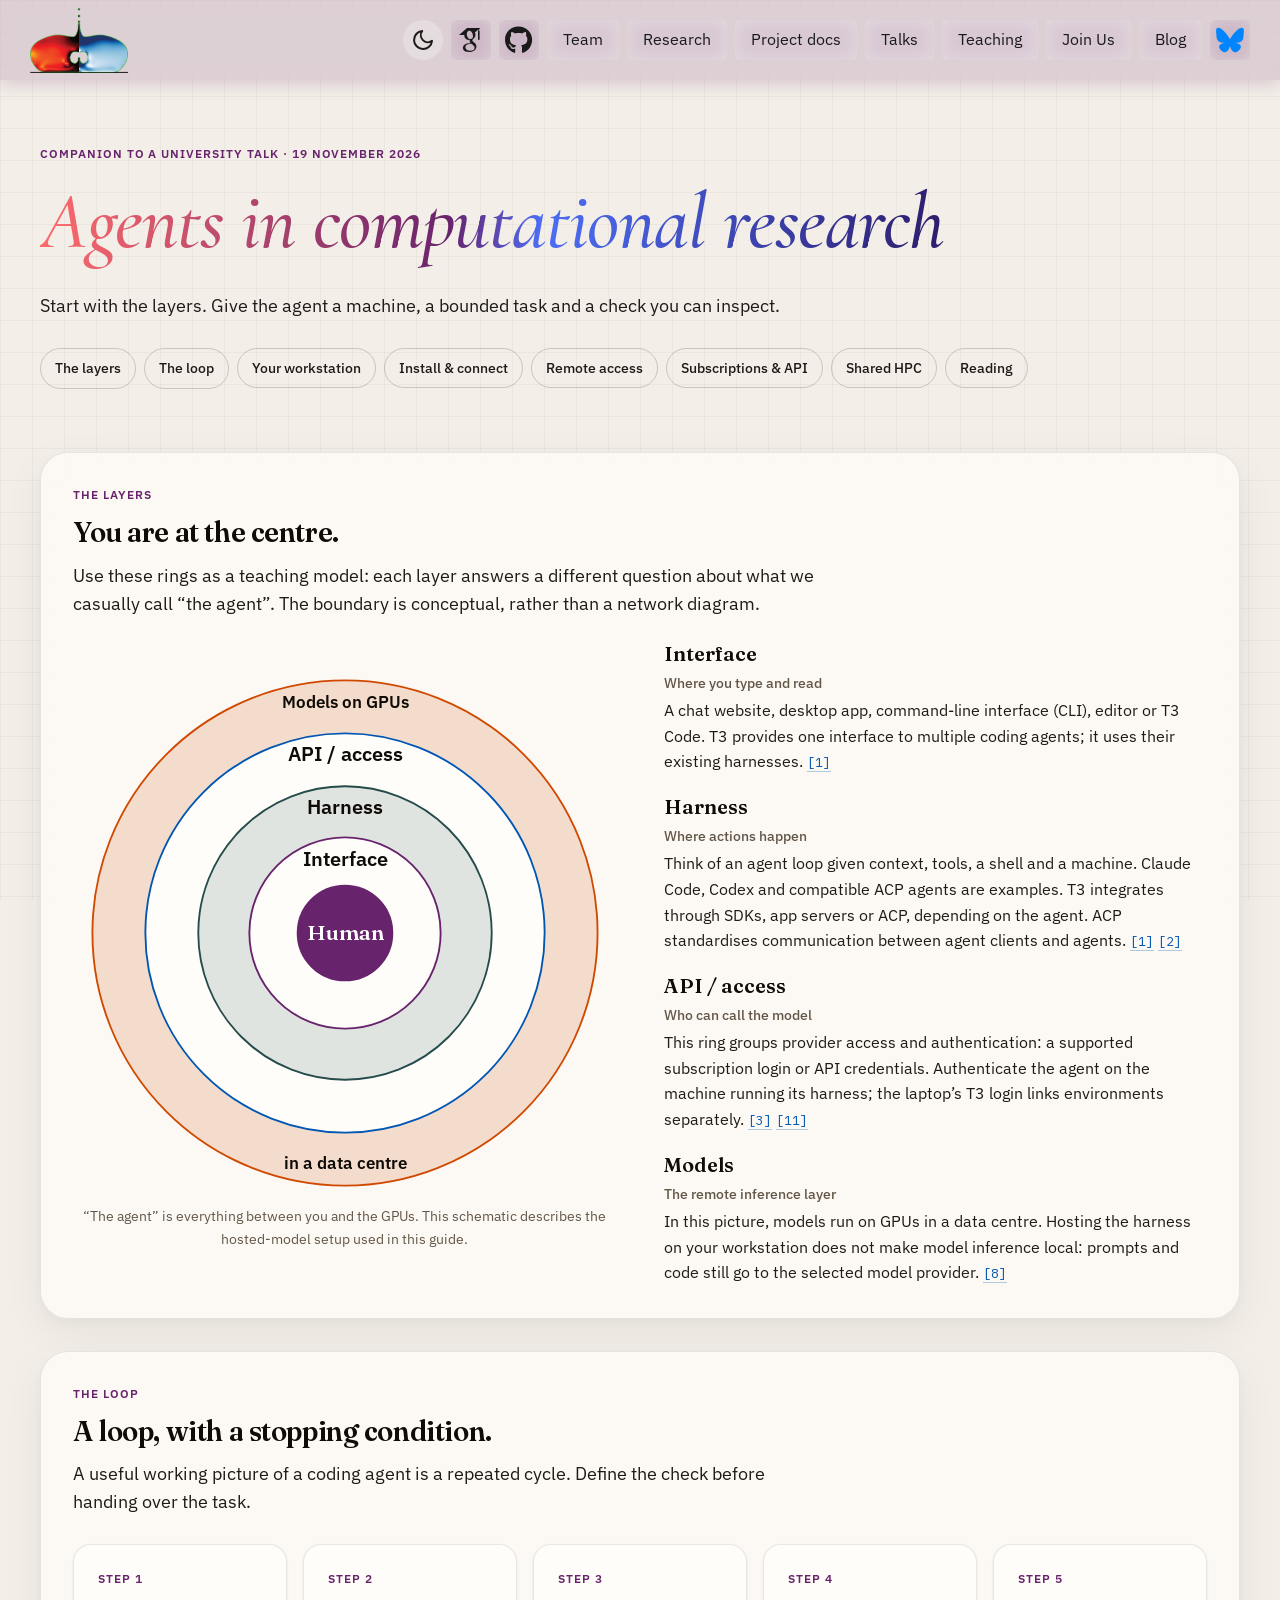
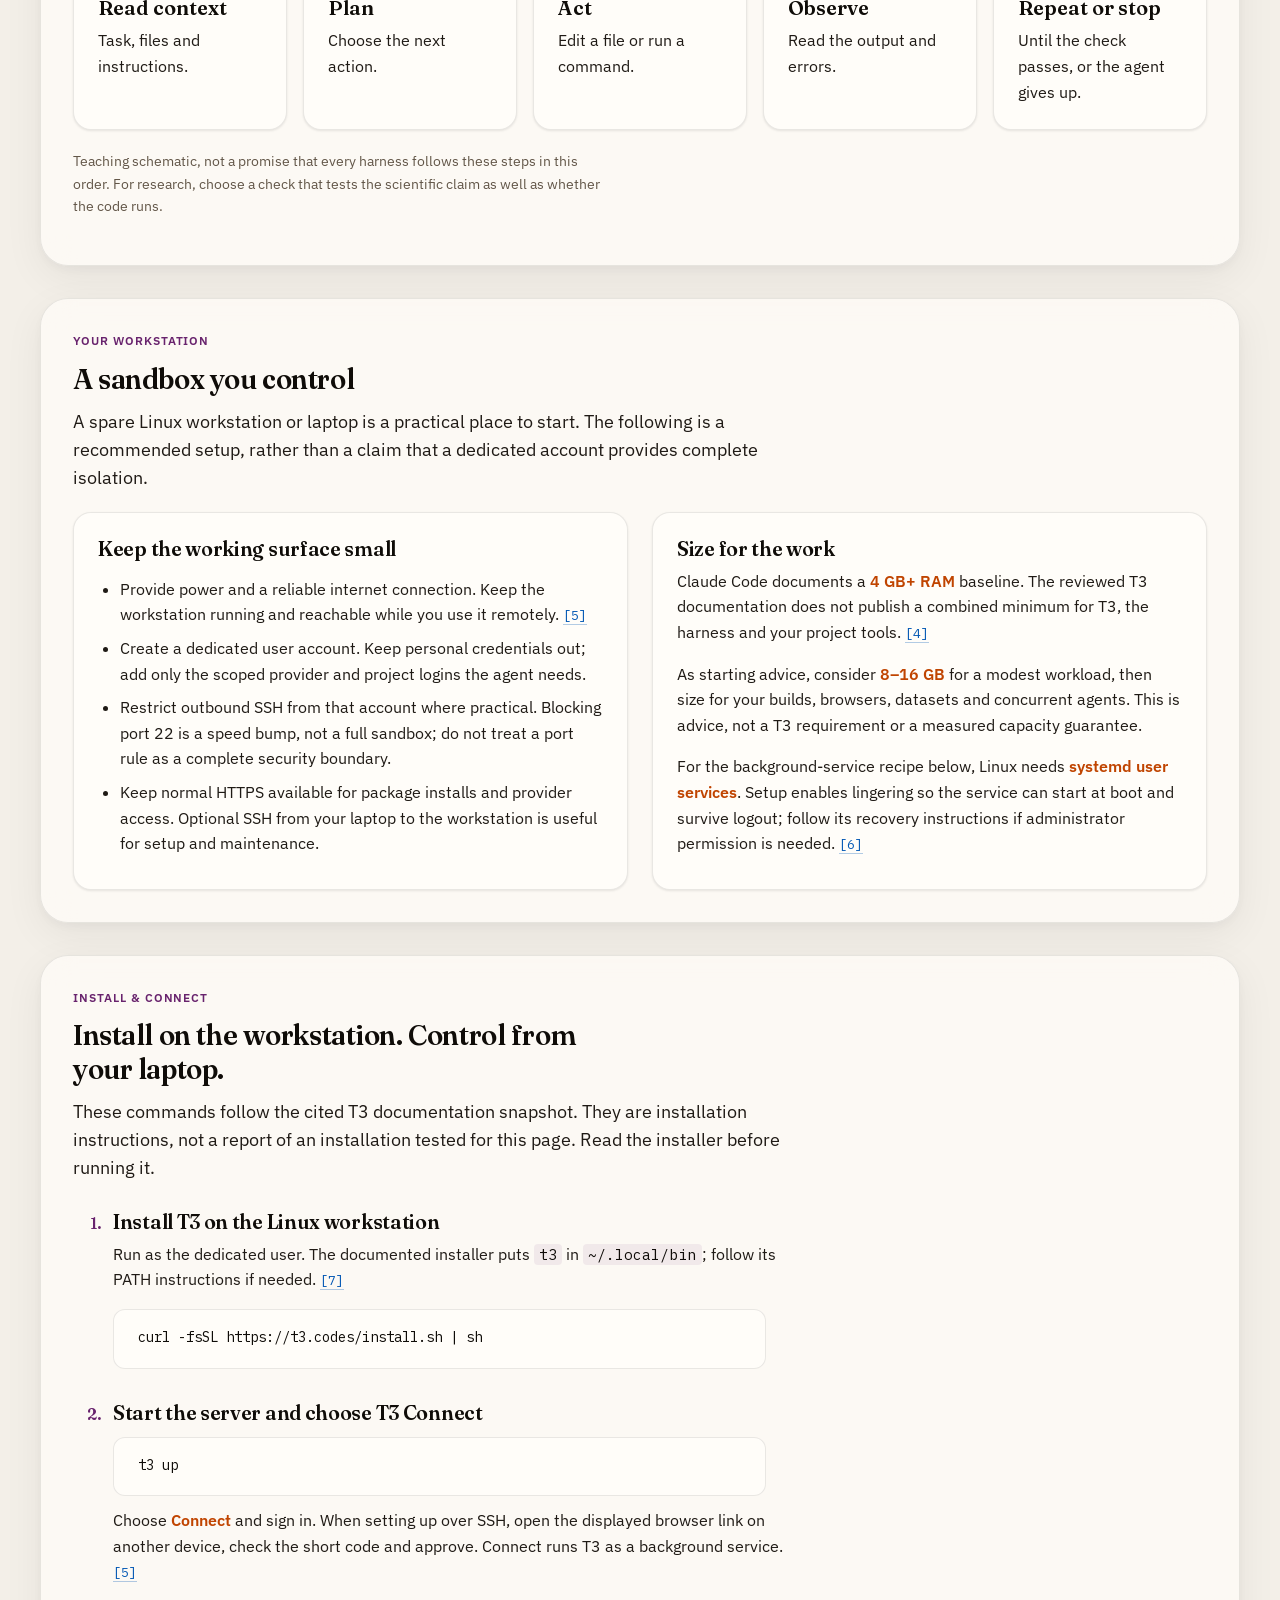
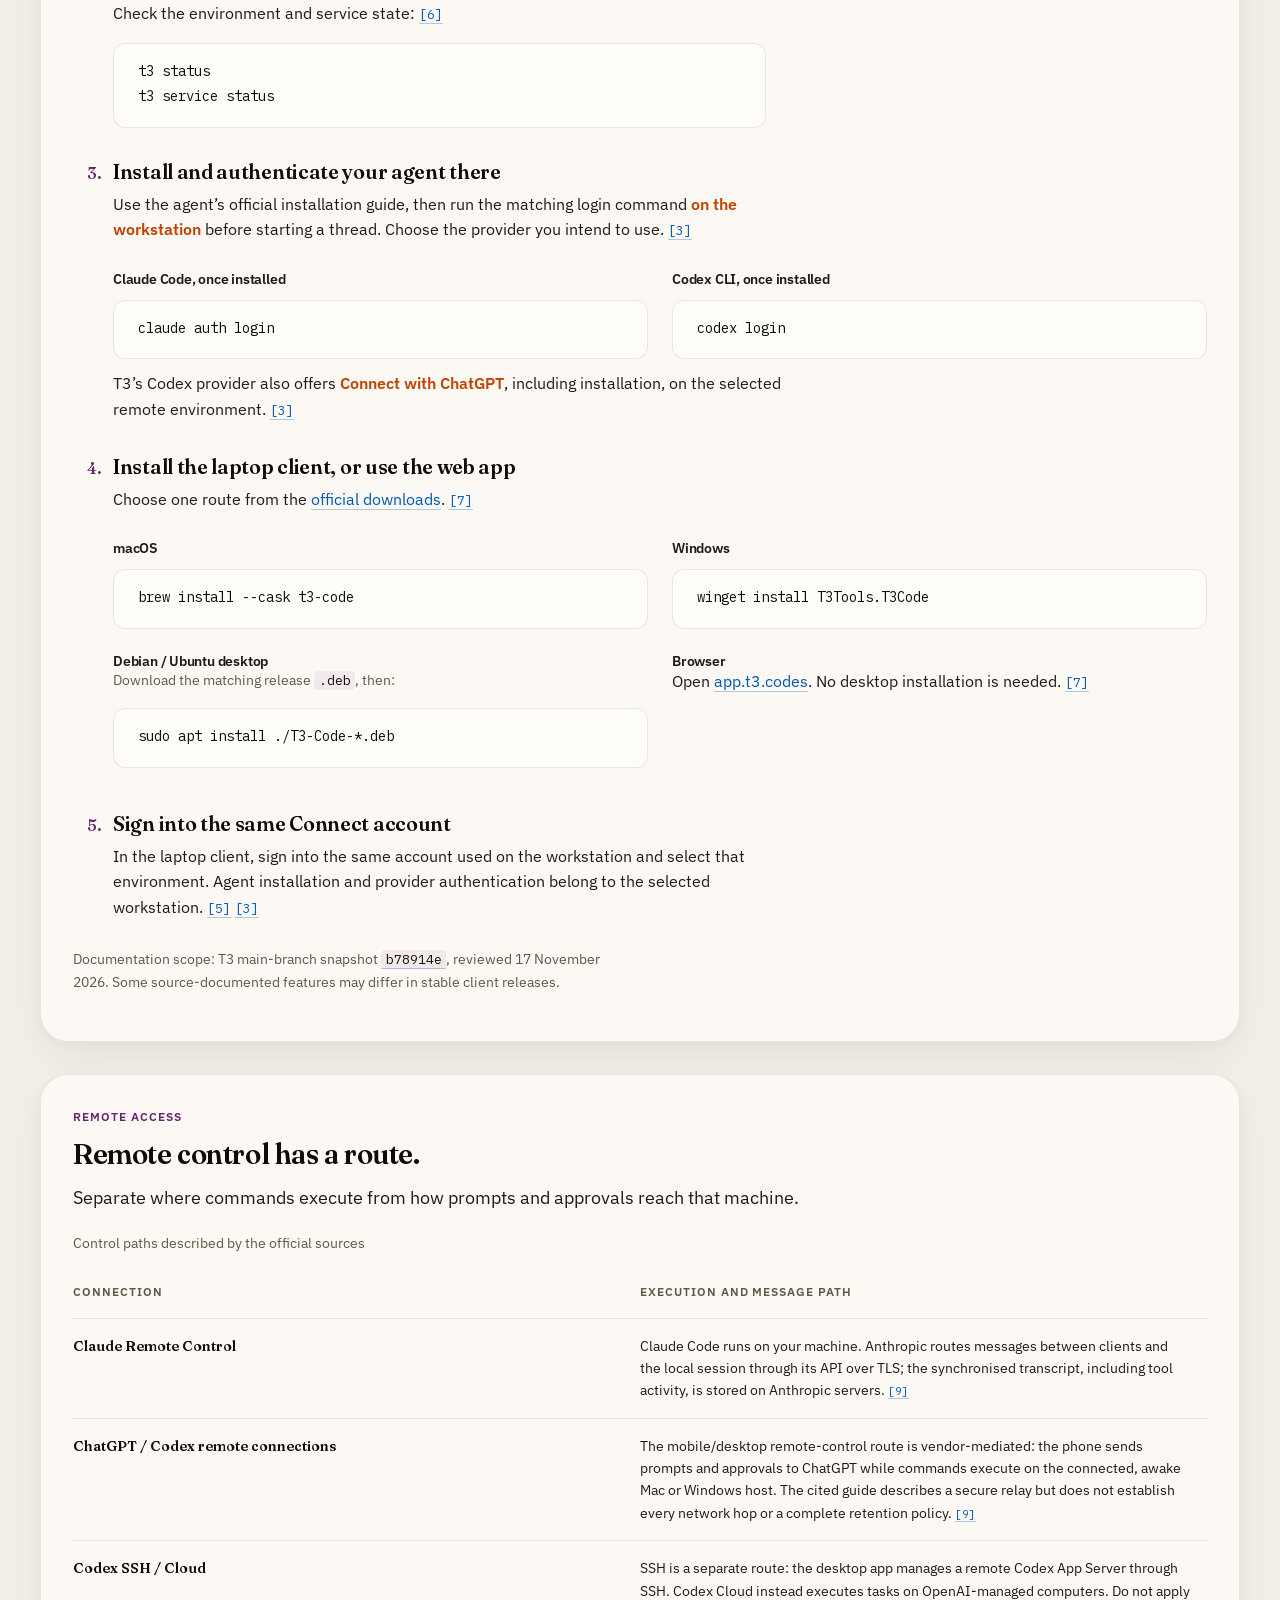
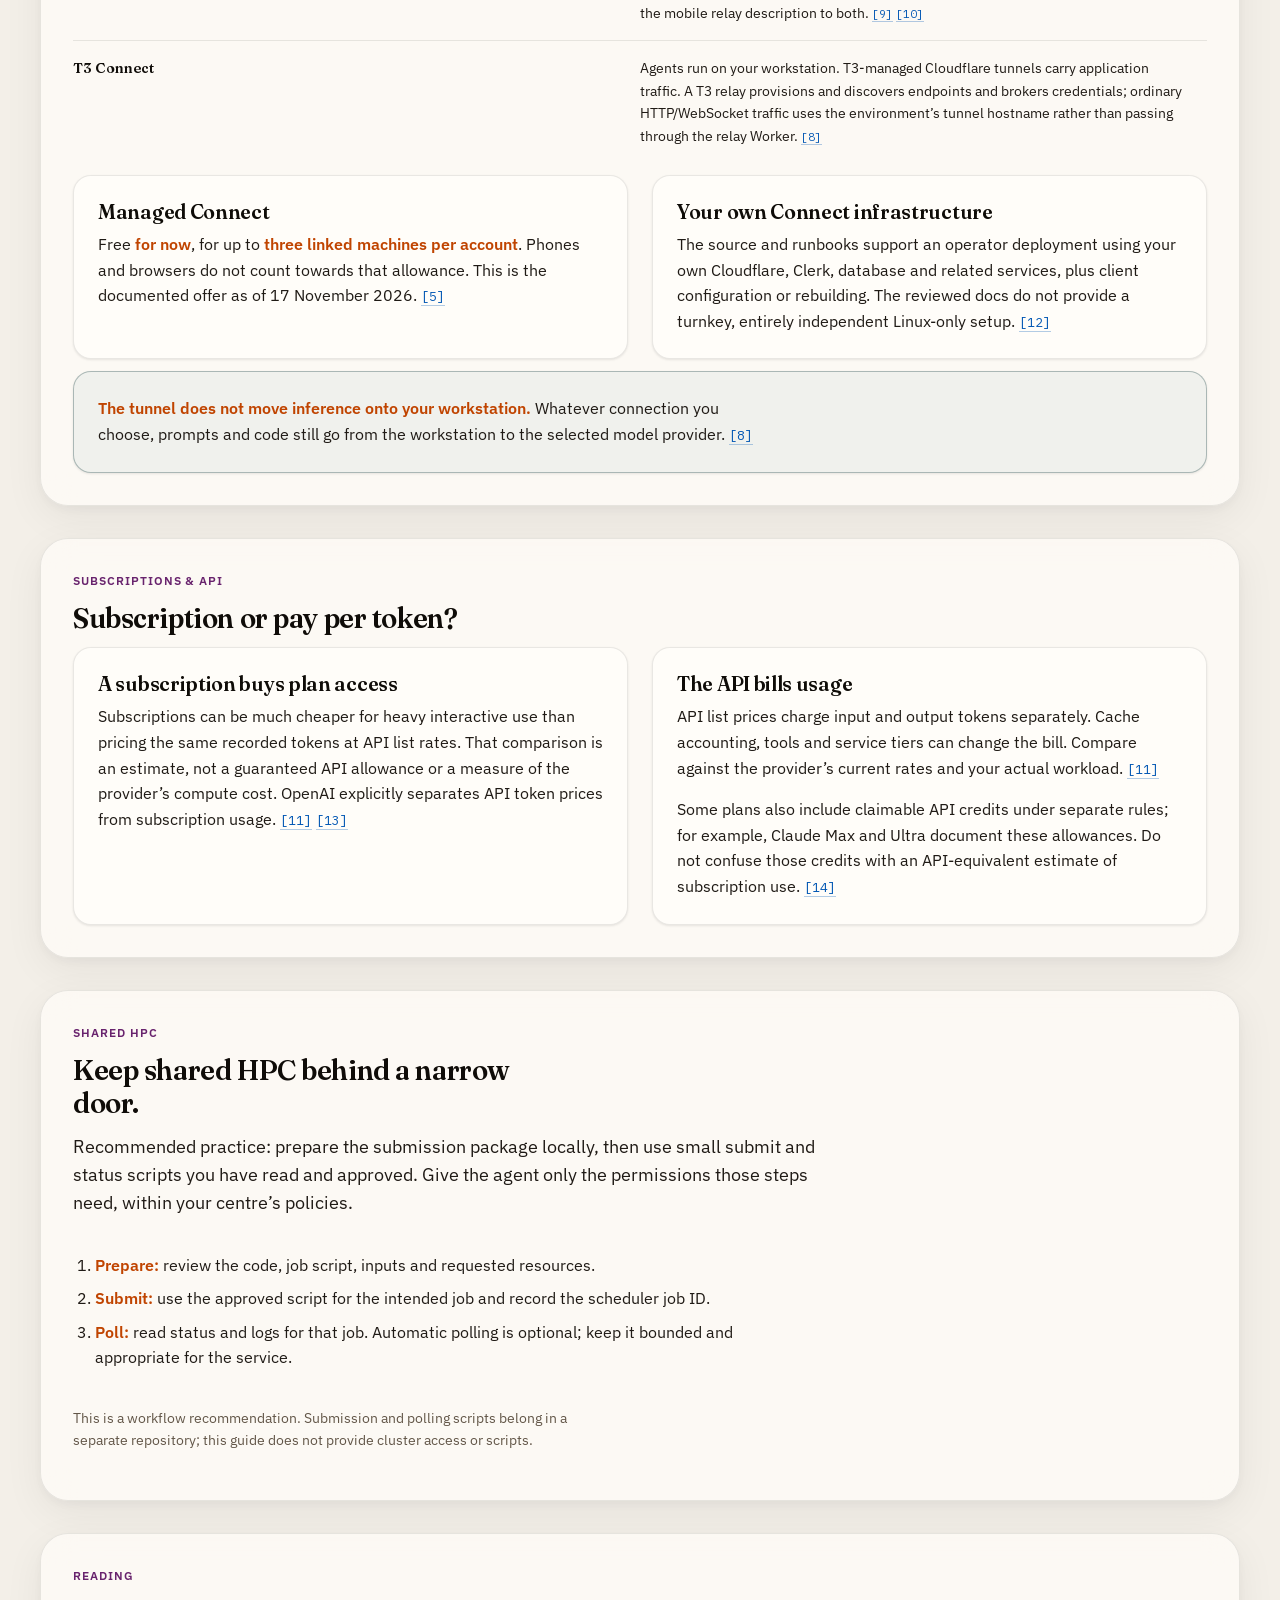
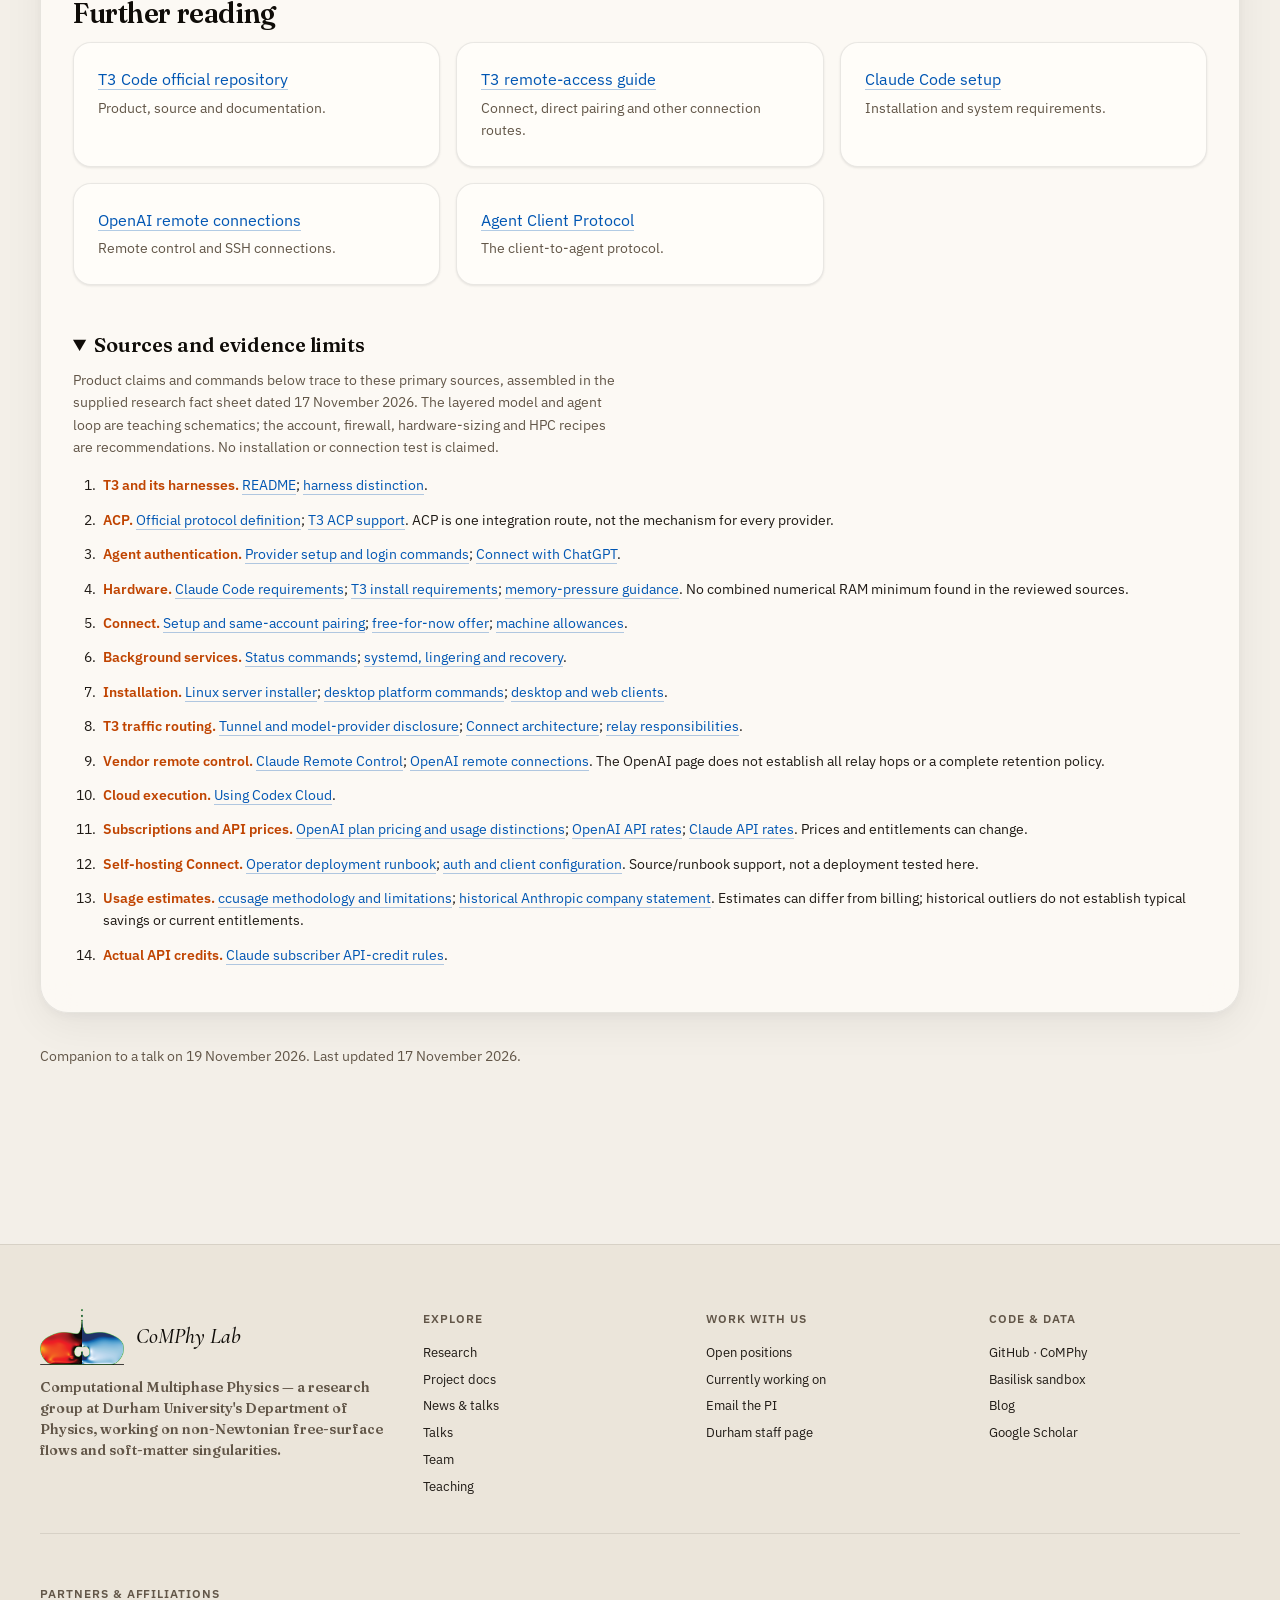
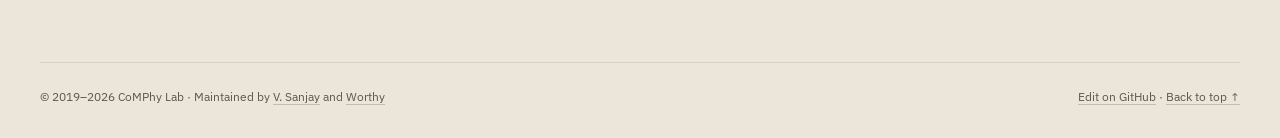
==== site/index.html @ 0feb9c3a "Adopt the CoMPhy design system and lab site shell The page moves to site/ and carries comphy-lab.org" ====
<!doctype html>
<html lang="en-GB" data-theme="light">
<head>
  <meta charset="utf-8">
  <meta name="viewport" content="width=device-width, initial-scale=1, viewport-fit=cover">
  <meta http-equiv="Content-Security-Policy" content="default-src 'self'; img-src 'self' data:; script-src 'self' https://static.cloudflareinsights.com/beacon.min.js https://static.cloudflareinsights.com/beacon.min.js/; style-src 'self'; font-src 'self'; connect-src 'self' https://cloudflareinsights.com; base-uri 'none'; form-action 'none'; object-src 'none'">
  <meta name="referrer" content="strict-origin-when-cross-origin">
  <title>Agents in computational research · CoMPhy Lab</title>
  <meta name="description" content="A practical introduction to coding agents, their layers, and a dedicated Linux workstation setup using T3 Code.">
  <link rel="canonical" href="https://comphy-lab.org/agents-in-research/">
  <meta property="og:type" content="website">
  <meta property="og:site_name" content="CoMPhy Lab">
  <meta property="og:title" content="Agents in computational research · CoMPhy Lab">
  <meta property="og:description" content="A practical introduction to coding agents, their layers, and a dedicated Linux workstation setup using T3 Code.">
  <meta property="og:url" content="https://comphy-lab.org/agents-in-research/">
  <meta property="og:locale" content="en_GB">
  <meta name="twitter:card" content="summary">
  <link rel="icon" href="data:,">
  <link rel="stylesheet" href="vendor/ds/fonts/fonts.css">
  <link rel="stylesheet" href="vendor/ds/tokens.css">
  <link rel="stylesheet" href="vendor/comphy-lab/header.css">
  <link rel="stylesheet" href="vendor/comphy-lab/footer-v2.css">
  <link rel="stylesheet" href="site.css">
  <script data-cfasync="false" src="js/theme.js"></script>
  <script data-cfasync="false" src="js/header.js" defer></script>
</head>
<body id="top">
  <a class="skip-link" href="#main">Skip to content</a>

  <header class="s-header">
    <div class="s-header__logo">
      <a href="/"><img src="vendor/comphy-lab/logos/CoMPhy-Lab-no-name.png" alt="CoMPhy Lab" width="295" height="196"></a>
    </div>
    <button class="s-header__menu-toggle" type="button" aria-expanded="false" aria-controls="site-nav">
      <span class="s-header__menu-text">Menu</span>
      <span class="s-header__menu-icon" aria-hidden="true"></span>
    </button>
    <nav class="s-header__nav" id="site-nav" aria-label="Main navigation">
      <button class="s-header__nav-close-btn" type="button">Close</button>
      <ul class="s-header__nav-list">
        <li class="s-header__item--icon">
          <button class="theme-toggle" type="button" data-theme-toggle aria-label="Dark theme" aria-pressed="false" title="Switch theme">
            <svg class="theme-toggle-icon moon" viewBox="0 0 24 24" aria-hidden="true" focusable="false" fill="none" stroke="currentColor" stroke-width="2" stroke-linecap="round" stroke-linejoin="round"><path d="M21 12.79A9 9 0 1 1 11.21 3 7 7 0 0 0 21 12.79z"/></svg>
            <svg class="theme-toggle-icon sun" viewBox="0 0 24 24" aria-hidden="true" focusable="false" fill="none" stroke="currentColor" stroke-width="2" stroke-linecap="round" stroke-linejoin="round"><circle cx="12" cy="12" r="5"/><line x1="12" y1="1" x2="12" y2="3"/><line x1="12" y1="21" x2="12" y2="23"/><line x1="4.22" y1="4.22" x2="5.64" y2="5.64"/><line x1="18.36" y1="18.36" x2="19.78" y2="19.78"/><line x1="1" y1="12" x2="3" y2="12"/><line x1="21" y1="12" x2="23" y2="12"/><line x1="4.22" y1="19.78" x2="5.64" y2="18.36"/><line x1="18.36" y1="5.64" x2="19.78" y2="4.22"/></svg>
          </button>
        </li>
        <li class="s-header__item--icon"><a class="s-header__nav-link" href="https://scholar.google.com/citations?user=tHb_qZoAAAAJ&amp;hl=en" aria-label="Google Scholar Profile"><svg class="s-header__icon s-header__icon--scholar" viewBox="0 -1755.136 2048 2048" aria-hidden="true" focusable="false"><path transform="scale(1 -1)" d="M1624.144 1414.115v124.49l90.354 70.538h-977.782l-590.432-513.25h391.57c-0.71-9.714-1.002-18.498-1.002-28.46 0-95.29 33.002-174.11 99.072-237.078 66.070-63.072 147.434-94.39 243.778-94.39 22.506 0 44.574 1.682 66.004 4.682-13.29-29.718-19.998-57.248-19.998-82.936 0-45.144 20.568-93.396 61.564-144.648-179.354-12.208-311.136-44.492-395.14-96.746-48.142-29.71-86.858-67.218-116.070-112.142-29.214-45.254-43.784-93.784-43.784-146.11 0-44.106 9.428-83.822 28.43-119.142s43.784-64.322 74.57-86.784c30.712-22.71 66.144-41.604 106.144-57 39.928-15.286 79.572-26.142 119.136-32.286 39.438-6.136 78.65-9.136 117.512-9.136 61.572 0 123.216 7.928 185.358 23.712 61.996 15.93 120.138 39.504 174.496 70.824 54.214 31.108 98.356 73.538 132.214 126.712 33.784 53.394 50.718 113.394 50.718 179.822 0 50.358-10.284 96.176-30.858 137.786-20.428 41.472-45.43 75.616-75.212 102.144-29.718 26.572-59.428 50.996-89.212 72.996-29.718 22.148-54.858 44.574-75.286 67.716-20.502 23.070-30.786 45.962-30.786 68.498 0 22.498 7.928 44.214 23.844 65.214 15.792 21.072 35.080 41.362 57.644 60.826 22.572 19.426 45.144 40.996 67.642 64.608 22.498 23.53 41.786 54.068 57.644 91.466 15.93 37.39 23.786 79.748 23.786 126.888 0 61.498-11.644 111.82-34.502 152.29-2.714 4.674-5.566 8.244-8.572 13.816l260.148 213.358v-78.256c-33.8-4.25-30.282-24.438-30.282-48.618v-588.192c0-27.238 22.286-49.526 49.526-49.526h18.234c27.238 0 49.526 22.286 49.526 49.526v588.192c0 24.122 3.554 44.288-29.996 48.596zM1133.356 397.071c5.216-3.43 16.932-12.712 35.284-27.604 18.512-14.826 31.072-26.038 37.786-33.894 6.576-7.606 16.362-19.040 29.148-34.502 12.858-15.426 21.57-28.818 26.142-39.928 4.572-11.322 9.216-24.964 13.926-40.894 4.506-15.748 6.788-31.89 6.788-48.282 0-77.934-30.004-135.68-89.856-173.070-60-37.398-131.504-56.108-214.572-56.108-41.998 0-83.214 4.996-123.714 14.606-40.426 9.676-79.14 24.394-116.070 43.894-36.93 19.464-66.64 46.644-89.146 81.356-22.572 34.926-33.858 75.038-33.858 119.998 0 47.178 12.786 88.182 38.502 122.998 25.57 34.86 59.144 61.22 100.718 79.156 41.428 18.038 83.426 30.822 125.996 38.392 42.57 7.782 85.928 11.68 130.004 11.68 20.428 0 36.278-1.148 47.564-3.182 2.078-1.002 13.86-9.464 35.358-25.432 21.504-15.828 34.86-25.578 40.002-29.184zM1118.004 856.855c-33.858-40.5-81.072-60.746-141.502-60.746-54.214 0-101.932 21.782-142.928 65.426-41.142 43.534-70.502 92.928-88.43 148.254-18 55.354-26.998 109.642-26.998 162.962 0 62.602 16.436 115.894 49.284 159.89 32.856 44.112 79.996 66.216 141.43 66.216 54.286 0 102.282-23.032 143.712-69.288 41.574-46.102 71.358-97.888 89.22-155.282 17.928-57.322 26.85-112.136 26.85-164.498 0-61.47-16.926-112.502-50.636-152.934z"/></svg></a></li>
        <li class="s-header__item--icon"><a class="s-header__nav-link" href="https://github.com/comphy-lab" aria-label="GitHub Organization"><svg class="s-header__icon s-header__icon--github" viewBox="0 0 496 512" aria-hidden="true" focusable="false"><path d="M165.9 397.4c0 2-2.3 3.6-5.2 3.6-3.3.3-5.6-1.3-5.6-3.6 0-2 2.3-3.6 5.2-3.6 3-.3 5.6 1.3 5.6 3.6zm-31.1-4.5c-.7 2 1.3 4.3 4.3 4.9 2.6 1 5.6 0 6.2-2s-1.3-4.3-4.3-5.2c-2.6-.7-5.5.3-6.2 2.3zm44.2-1.7c-2.9.7-4.9 2.6-4.6 4.9.3 2 2.9 3.3 5.9 2.6 2.9-.7 4.9-2.6 4.6-4.6-.3-1.9-3-3.2-5.9-2.9zM244.8 8C106.1 8 0 113.3 0 252c0 110.9 69.8 205.8 169.5 239.2 12.8 2.3 17.3-5.6 17.3-12.1 0-6.2-.3-40.4-.3-61.4 0 0-70 15-84.7-29.8 0 0-11.4-29.1-27.8-36.6 0 0-22.9-15.7 1.6-15.4 0 0 24.9 2 38.6 25.8 21.9 38.6 58.6 27.5 72.9 20.9 2.3-16 8.8-27.1 16-33.7-55.9-6.2-112.3-14.3-112.3-110.5 0-27.5 7.6-41.3 23.6-58.9-2.6-6.5-11.1-33.3 2.6-67.9 20.9-6.5 69 27 69 27 20-5.6 41.5-8.5 62.8-8.5s42.8 2.9 62.8 8.5c0 0 48.1-33.6 69-27 13.7 34.7 5.2 61.4 2.6 67.9 16 17.7 25.8 31.5 25.8 58.9 0 96.5-58.9 104.2-114.8 110.5 9.2 7.9 17 22.9 17 46.4 0 33.7-.3 75.4-.3 83.6 0 6.5 4.6 14.4 17.3 12.1C428.2 457.8 496 362.9 496 252 496 113.3 383.5 8 244.8 8zM97.2 352.9c-1.3 1-1 3.3.7 5.2 1.6 1.6 3.9 2.3 5.2 1 1.3-1 1-3.3-.7-5.2-1.6-1.6-3.9-2.3-5.2-1zm-10.8-8.1c-.7 1.3.3 2.9 2.3 3.9 1.6 1 3.6.7 4.3-.7.7-1.3-.3-2.9-2.3-3.9-2-.6-3.6-.3-4.3.7zm32.4 35.6c-1.6 1.3-1 4.3 1.3 6.2 2.3 2.3 5.2 2.6 6.5 1 1.3-1.3.7-4.3-1.3-6.2-2.2-2.3-5.2-2.6-6.5-1zm-11.4-14.7c-1.6 1-1.6 3.6 0 5.9 1.6 2.3 4.3 3.3 5.6 2.3 1.6-1.3 1.6-3.9 0-6.2-1.4-2.3-4-3.3-5.6-2z"/></svg></a></li>
        <li><a class="s-header__nav-link" href="/team/">Team</a></li>
        <li><a class="s-header__nav-link" href="/research">Research</a></li>
        <li><a class="s-header__nav-link" href="/projects/">Project docs</a></li>
        <li><a class="s-header__nav-link" href="/talks/">Talks</a></li>
        <li><a class="s-header__nav-link" href="/teaching">Teaching</a></li>
        <li><a class="s-header__nav-link" href="/join">Join Us</a></li>
        <li><a class="s-header__nav-link" href="https://blogs.comphy-lab.org/">Blog</a></li>
        <li class="s-header__item--icon"><a class="s-header__nav-link" href="https://bsky.app/profile/comphy-lab.org" aria-label="Bluesky Profile"><svg class="s-header__icon s-header__icon--bluesky" viewBox="0 0 512 512" aria-hidden="true" focusable="false"><path d="M111.8 62.2C170.2 105.9 233 194.7 256 242.4c23-47.6 85.8-136.4 144.2-180.2c42.1-31.6 110.3-56 110.3 21.8c0 15.5-8.9 130.5-14.1 149.2C478.2 298 412 314.6 353.1 304.5c102.9 17.5 129.1 75.5 72.5 133.5c-107.4 110.2-154.3-27.6-166.3-62.9l0 0c-1.7-4.9-2.6-7.8-3.3-7.8s-1.6 3-3.3 7.8l0 0c-12 35.3-59 173.1-166.3 62.9c-56.5-58-30.4-116 72.5-133.5C100 314.6 33.8 298 15.7 233.1C10.4 214.4 1.5 99.4 1.5 83.9c0-77.8 68.2-53.4 110.3-21.8z"/></svg></a></li>
      </ul>
    </nav>
  </header>

  <main class="page" id="main" tabindex="-1">
    <header class="page-hero">
      <span class="eyebrow">Companion to a university talk · 19 November 2026</span>
      <h1 class="hero-title">Agents in computational research</h1>
      <p class="lede">Start with the layers. Give the agent a machine, a bounded task and a check you can inspect.</p>
      <nav class="toc" aria-label="On this page">
        <ul>
          <li><a class="btn-ghost" href="#layers">The layers</a></li>
          <li><a class="btn-ghost" href="#loop">The loop</a></li>
          <li><a class="btn-ghost" href="#workstation">Your workstation</a></li>
          <li><a class="btn-ghost" href="#install">Install &amp; connect</a></li>
          <li><a class="btn-ghost" href="#remote">Remote access</a></li>
          <li><a class="btn-ghost" href="#cost">Subscriptions &amp; API</a></li>
          <li><a class="btn-ghost" href="#hpc">Shared HPC</a></li>
          <li><a class="btn-ghost" href="#reading">Reading</a></li>
        </ul>
      </nav>
    </header>

    <section class="section panel" id="layers" aria-labelledby="layers-title">
      <span class="eyebrow">The layers</span>
      <h2 id="layers-title">You are at the centre.</h2>
      <p class="lede">Use these rings as a teaching model: each layer answers a different question about what we casually call “the agent”. The boundary is conceptual, rather than a network diagram.</p>
      <div class="layer-grid">
        <figure>
          <svg class="rings" viewBox="0 0 560 560" role="img" aria-labelledby="rings-title rings-desc">
            <title id="rings-title">The human surrounded by four layers</title>
            <desc id="rings-desc">From the centre outwards: human, interface, harness, API and account access, then models on data-centre GPUs.</desc>
            <circle class="ring-models" cx="280" cy="280" r="272"/>
            <circle class="ring-api" cx="280" cy="280" r="215"/>
            <circle class="ring-harness" cx="280" cy="280" r="158"/>
            <circle class="ring-interface" cx="280" cy="280" r="103"/>
            <circle class="ring-human" cx="280" cy="280" r="51"/>
            <text x="280" y="288" class="person">Human</text>
            <text x="280" y="208">Interface</text>
            <text x="280" y="152">Harness</text>
            <text x="280" y="95">API / access</text>
            <text x="280" y="38" class="outer-label">Models on GPUs</text>
            <text x="280" y="534" class="outer-label">in a data centre</text>
          </svg>
          <figcaption>“The agent” is everything between you and the GPUs. This schematic describes the hosted-model setup used in this guide.</figcaption>
        </figure>
        <dl class="layers">
          <div>
            <dt>Interface <span>Where you type and read</span></dt>
            <dd>A chat website, desktop app, command-line interface (CLI), editor or T3 Code. T3 provides one interface to multiple coding agents; it uses their existing harnesses. <a class="cite" href="#ref-interface" aria-label="Source 1: T3 and its harnesses">[1]</a></dd>
          </div>
          <div>
            <dt>Harness <span>Where actions happen</span></dt>
            <dd>Think of an agent loop given context, tools, a shell and a machine. Claude Code, Codex and compatible ACP agents are examples. T3 integrates through SDKs, app servers or ACP, depending on the agent. ACP standardises communication between agent clients and agents. <a class="cite" href="#ref-interface" aria-label="Source 1: T3 and its harnesses">[1]</a> <a class="cite" href="#ref-acp" aria-label="Source 2: ACP">[2]</a></dd>
          </div>
          <div>
            <dt>API / access <span>Who can call the model</span></dt>
            <dd>This ring groups provider access and authentication: a supported subscription login or API credentials. Authenticate the agent on the machine running its harness; the laptop’s T3 login links environments separately. <a class="cite" href="#ref-auth" aria-label="Source 3: Agent authentication">[3]</a> <a class="cite" href="#ref-pricing" aria-label="Source 11: Subscription and API pricing">[11]</a></dd>
          </div>
          <div>
            <dt>Models <span>The remote inference layer</span></dt>
            <dd>In this picture, models run on GPUs in a data centre. Hosting the harness on your workstation does not make model inference local: prompts and code still go to the selected model provider. <a class="cite" href="#ref-routing" aria-label="Source 8: T3 routing">[8]</a></dd>
          </div>
        </dl>
      </div>
    </section>

    <section class="section panel" id="loop" aria-labelledby="loop-title">
      <span class="eyebrow">The loop</span>
      <h2 id="loop-title">A loop, with a stopping condition.</h2>
      <p class="lede">A useful working picture of a coding agent is a repeated cycle. Define the check before handing over the task.</p>
      <ol class="loop" aria-label="A conceptual agent loop">
        <li class="card"><strong>Read context</strong>Task, files and instructions.</li>
        <li class="card"><strong>Plan</strong>Choose the next action.</li>
        <li class="card"><strong>Act</strong>Edit a file or run a command.</li>
        <li class="card"><strong>Observe</strong>Read the output and errors.</li>
        <li class="card"><strong>Repeat or stop</strong>Until the check passes, or the agent gives up.</li>
      </ol>
      <p class="small">Teaching schematic, not a promise that every harness follows these steps in this order. For research, choose a check that tests the scientific claim as well as whether the code runs.</p>
    </section>

    <section class="section panel" id="workstation" aria-labelledby="workstation-title">
      <span class="eyebrow">Your workstation</span>
      <h2 id="workstation-title">A sandbox you control</h2>
      <p class="lede">A spare Linux workstation or laptop is a practical place to start. The following is a recommended setup, rather than a claim that a dedicated account provides complete isolation.</p>
      <div class="grid-2">
        <div class="card">
          <h3>Keep the working surface small</h3>
          <ul>
            <li>Provide power and a reliable internet connection. Keep the workstation running and reachable while you use it remotely. <a class="cite" href="#ref-connect" aria-label="Source 5: Remote setup">[5]</a></li>
            <li>Create a dedicated user account. Keep personal credentials out; add only the scoped provider and project logins the agent needs.</li>
            <li>Restrict outbound SSH from that account where practical. Blocking port 22 is a speed bump, not a full sandbox; do not treat a port rule as a complete security boundary.</li>
            <li>Keep normal HTTPS available for package installs and provider access. Optional SSH from your laptop to the workstation is useful for setup and maintenance.</li>
          </ul>
        </div>
        <div class="card">
          <h3>Size for the work</h3>
          <p>Claude Code documents a <strong>4 GB+ RAM</strong> baseline. The reviewed T3 documentation does not publish a combined minimum for T3, the harness and your project tools. <a class="cite" href="#ref-hardware" aria-label="Source 4: Hardware requirements">[4]</a></p>
          <p>As starting advice, consider <strong>8–16 GB</strong> for a modest workload, then size for your builds, browsers, datasets and concurrent agents. This is advice, not a T3 requirement or a measured capacity guarantee.</p>
          <p>For the background-service recipe below, Linux needs <strong>systemd user services</strong>. Setup enables lingering so the service can start at boot and survive logout; follow its recovery instructions if administrator permission is needed. <a class="cite" href="#ref-service" aria-label="Source 6: Background services">[6]</a></p>
        </div>
      </div>
    </section>

    <section class="section panel" id="install" aria-labelledby="install-title">
      <span class="eyebrow">Install &amp; connect</span>
      <h2 id="install-title">Install on the workstation. Control from your laptop.</h2>
      <p class="lede">These commands follow the cited T3 documentation snapshot. They are installation instructions, not a report of an installation tested for this page. Read the installer before running it.</p>
      <ol class="steps">
        <li>
          <h3>Install T3 on the Linux workstation</h3>
          <p>Run as the dedicated user. The documented installer puts <code>t3</code> in <code>~/.local/bin</code>; follow its PATH instructions if needed. <a class="cite" href="#ref-install" aria-label="Source 7: Installation">[7]</a></p>
          <pre><code>curl -fsSL https://t3.codes/install.sh | sh</code></pre>
        </li>
        <li>
          <h3>Start the server and choose T3 Connect</h3>
          <pre><code>t3 up</code></pre>
          <p>Choose <strong>Connect</strong> and sign in. When setting up over SSH, open the displayed browser link on another device, check the short code and approve. Connect runs T3 as a background service. <a class="cite" href="#ref-connect" aria-label="Source 5: Remote setup">[5]</a></p>
          <p>Check the environment and service state: <a class="cite" href="#ref-service" aria-label="Source 6: Background services">[6]</a></p>
          <pre><code>t3 status
t3 service status</code></pre>
        </li>
        <li>
          <h3>Install and authenticate your agent there</h3>
          <p>Use the agent’s official installation guide, then run the matching login command <strong>on the workstation</strong> before starting a thread. Choose the provider you intend to use. <a class="cite" href="#ref-auth" aria-label="Source 3: Agent authentication">[3]</a></p>
          <div class="platforms">
            <div><h4>Claude Code, once installed</h4><pre><code>claude auth login</code></pre></div>
            <div><h4>Codex CLI, once installed</h4><pre><code>codex login</code></pre></div>
          </div>
          <p>T3’s Codex provider also offers <strong>Connect with ChatGPT</strong>, including installation, on the selected remote environment. <a class="cite" href="#ref-auth" aria-label="Source 3: Agent authentication">[3]</a></p>
        </li>
        <li>
          <h3>Install the laptop client, or use the web app</h3>
          <p>Choose one route from the <a href="https://t3.codes/download">official downloads</a>. <a class="cite" href="#ref-install" aria-label="Source 7: Installation">[7]</a></p>
          <div class="platforms">
            <div><h4>macOS</h4><pre><code>brew install --cask t3-code</code></pre></div>
            <div><h4>Windows</h4><pre><code>winget install T3Tools.T3Code</code></pre></div>
            <div><h4>Debian / Ubuntu desktop</h4><p class="small">Download the matching release <code>.deb</code>, then:</p><pre><code>sudo apt install ./T3-Code-*.deb</code></pre></div>
            <div><h4>Browser</h4><p>Open <a href="https://app.t3.codes">app.t3.codes</a>. No desktop installation is needed. <a class="cite" href="#ref-install" aria-label="Source 7: Installation">[7]</a></p></div>
          </div>
        </li>
        <li>
          <h3>Sign into the same Connect account</h3>
          <p>In the laptop client, sign into the same account used on the workstation and select that environment. Agent installation and provider authentication belong to the selected workstation. <a class="cite" href="#ref-connect" aria-label="Source 5: Remote setup">[5]</a> <a class="cite" href="#ref-auth" aria-label="Source 3: Agent authentication">[3]</a></p>
        </li>
      </ol>
      <p class="small">Documentation scope: T3 main-branch snapshot <a href="https://github.com/pingdotgg/t3code/tree/b78914e4f3d4813990014316c3f8d1f902a75d6d"><code>b78914e</code></a>, reviewed 17 November 2026. Some source-documented features may differ in stable client releases.</p>
    </section>

    <section class="section panel" id="remote" aria-labelledby="remote-title">
      <span class="eyebrow">Remote access</span>
      <h2 id="remote-title">Remote control has a route.</h2>
      <p class="lede">Separate where commands execute from how prompts and approvals reach that machine.</p>
      <table>
        <caption>Control paths described by the official sources</caption>
        <thead><tr><th scope="col">Connection</th><th scope="col">Execution and message path</th></tr></thead>
        <tbody>
          <tr><th scope="row">Claude Remote Control</th><td>Claude Code runs on your machine. Anthropic routes messages between clients and the local session through its API over TLS; the synchronised transcript, including tool activity, is stored on Anthropic servers. <a class="cite" href="#ref-vendor" aria-label="Source 9: Vendor remote control">[9]</a></td></tr>
          <tr><th scope="row">ChatGPT / Codex remote connections</th><td>The mobile/desktop remote-control route is vendor-mediated: the phone sends prompts and approvals to ChatGPT while commands execute on the connected, awake Mac or Windows host. The cited guide describes a secure relay but does not establish every network hop or a complete retention policy. <a class="cite" href="#ref-vendor" aria-label="Source 9: Vendor remote control">[9]</a></td></tr>
          <tr><th scope="row">Codex SSH / Cloud</th><td>SSH is a separate route: the desktop app manages a remote Codex App Server through SSH. Codex Cloud instead executes tasks on OpenAI-managed computers. Do not apply the mobile relay description to both. <a class="cite" href="#ref-vendor" aria-label="Source 9: Vendor remote control">[9]</a> <a class="cite" href="#ref-cloud" aria-label="Source 10: Codex Cloud">[10]</a></td></tr>
          <tr><th scope="row">T3 Connect</th><td>Agents run on your workstation. T3-managed Cloudflare tunnels carry application traffic. A T3 relay provisions and discovers endpoints and brokers credentials; ordinary HTTP/WebSocket traffic uses the environment’s tunnel hostname rather than passing through the relay Worker. <a class="cite" href="#ref-routing" aria-label="Source 8: T3 routing">[8]</a></td></tr>
        </tbody>
      </table>
      <div class="grid-2">
        <div class="card"><h3>Managed Connect</h3><p>Free <strong>for now</strong>, for up to <strong>three linked machines per account</strong>. Phones and browsers do not count towards that allowance. This is the documented offer as of 17 November 2026. <a class="cite" href="#ref-connect" aria-label="Source 5: Remote setup and allowances">[5]</a></p></div>
        <div class="card"><h3>Your own Connect infrastructure</h3><p>The source and runbooks support an operator deployment using your own Cloudflare, Clerk, database and related services, plus client configuration or rebuilding. The reviewed docs do not provide a turnkey, entirely independent Linux-only setup. <a class="cite" href="#ref-selfhost" aria-label="Source 12: Self-hosting Connect">[12]</a></p></div>
      </div>
      <div class="card note"><p><strong>The tunnel does not move inference onto your workstation.</strong> Whatever connection you choose, prompts and code still go from the workstation to the selected model provider. <a class="cite" href="#ref-routing" aria-label="Source 8: T3 routing">[8]</a></p></div>
    </section>

    <section class="section panel" id="cost" aria-labelledby="cost-title">
      <span class="eyebrow">Subscriptions &amp; API</span>
      <h2 id="cost-title">Subscription or pay per token?</h2>
      <div class="grid-2">
        <div class="card"><h3>A subscription buys plan access</h3><p>Subscriptions can be much cheaper for heavy interactive use than pricing the same recorded tokens at API list rates. That comparison is an estimate, not a guaranteed API allowance or a measure of the provider’s compute cost. OpenAI explicitly separates API token prices from subscription usage. <a class="cite" href="#ref-pricing" aria-label="Source 11: Subscription and API pricing">[11]</a> <a class="cite" href="#ref-estimates" aria-label="Source 13: Usage estimates and their limits">[13]</a></p></div>
        <div class="card"><h3>The API bills usage</h3><p>API list prices charge input and output tokens separately. Cache accounting, tools and service tiers can change the bill. Compare against the provider’s current rates and your actual workload. <a class="cite" href="#ref-pricing" aria-label="Source 11: Subscription and API pricing">[11]</a></p><p>Some plans also include claimable API credits under separate rules; for example, Claude Max and Ultra document these allowances. Do not confuse those credits with an API-equivalent estimate of subscription use. <a class="cite" href="#ref-credits" aria-label="Source 14: Actual API credits">[14]</a></p></div>
      </div>
    </section>

    <section class="section panel" id="hpc" aria-labelledby="hpc-title">
      <span class="eyebrow">Shared HPC</span>
      <h2 id="hpc-title">Keep shared HPC behind a narrow door.</h2>
      <p class="lede">Recommended practice: prepare the submission package locally, then use small submit and status scripts you have read and approved. Give the agent only the permissions those steps need, within your centre’s policies.</p>
      <ol>
        <li><strong>Prepare:</strong> review the code, job script, inputs and requested resources.</li>
        <li><strong>Submit:</strong> use the approved script for the intended job and record the scheduler job ID.</li>
        <li><strong>Poll:</strong> read status and logs for that job. Automatic polling is optional; keep it bounded and appropriate for the service.</li>
      </ol>
      <p class="small">This is a workflow recommendation. Submission and polling scripts belong in a separate repository; this guide does not provide cluster access or scripts.</p>
    </section>

    <section class="section panel" id="reading" aria-labelledby="reading-title">
      <span class="eyebrow">Reading</span>
      <h2 id="reading-title">Further reading</h2>
      <ul class="reading">
        <li class="card"><a href="https://github.com/pingdotgg/t3code">T3 Code official repository</a><span class="small">Product, source and documentation.</span></li>
        <li class="card"><a href="https://github.com/pingdotgg/t3code/blob/b78914e4f3d4813990014316c3f8d1f902a75d6d/docs/user/remote-access.md">T3 remote-access guide</a><span class="small">Connect, direct pairing and other connection routes.</span></li>
        <li class="card"><a href="https://code.claude.com/docs/en/setup">Claude Code setup</a><span class="small">Installation and system requirements.</span></li>
        <li class="card"><a href="https://learn.chatgpt.com/docs/remote-connections.md">OpenAI remote connections</a><span class="small">Remote control and SSH connections.</span></li>
        <li class="card"><a href="https://github.com/agentclientprotocol/agent-client-protocol">Agent Client Protocol</a><span class="small">The client-to-agent protocol.</span></li>
      </ul>
      <details open>
        <summary>Sources and evidence limits</summary>
        <p class="small">Product claims and commands below trace to these primary sources, assembled in the supplied research fact sheet dated 17 November 2026. The layered model and agent loop are teaching schematics; the account, firewall, hardware-sizing and HPC recipes are recommendations. No installation or connection test is claimed.</p>
        <ol class="references">
          <li id="ref-interface"><strong>T3 and its harnesses.</strong> <a href="https://github.com/pingdotgg/t3code/blob/b78914e4f3d4813990014316c3f8d1f902a75d6d/README.md#L9-L38">README</a>; <a href="https://github.com/pingdotgg/t3code/blob/b78914e4f3d4813990014316c3f8d1f902a75d6d/docs/user/faq.md#L3-L9">harness distinction</a>.</li>
          <li id="ref-acp"><strong>ACP.</strong> <a href="https://github.com/agentclientprotocol/agent-client-protocol#agent-client-protocol">Official protocol definition</a>; <a href="https://github.com/pingdotgg/t3code/blob/b78914e4f3d4813990014316c3f8d1f902a75d6d/docs/user/providers-acp.md#L1-L40">T3 ACP support</a>. ACP is one integration route, not the mechanism for every provider.</li>
          <li id="ref-auth"><strong>Agent authentication.</strong> <a href="https://github.com/pingdotgg/t3code/blob/b78914e4f3d4813990014316c3f8d1f902a75d6d/docs/user/install.md#L191-L212">Provider setup and login commands</a>; <a href="https://github.com/pingdotgg/t3code/blob/b78914e4f3d4813990014316c3f8d1f902a75d6d/docs/user/providers-codex.md#L3-L9">Connect with ChatGPT</a>.</li>
          <li id="ref-hardware"><strong>Hardware.</strong> <a href="https://code.claude.com/docs/en/setup#system-requirements">Claude Code requirements</a>; <a href="https://github.com/pingdotgg/t3code/blob/b78914e4f3d4813990014316c3f8d1f902a75d6d/docs/user/install.md#L6-L9">T3 install requirements</a>; <a href="https://github.com/pingdotgg/t3code/blob/b78914e4f3d4813990014316c3f8d1f902a75d6d/docs/user/background-service.md#L105-L121">memory-pressure guidance</a>. No combined numerical RAM minimum found in the reviewed sources.</li>
          <li id="ref-connect"><strong>Connect.</strong> <a href="https://github.com/pingdotgg/t3code/blob/b78914e4f3d4813990014316c3f8d1f902a75d6d/docs/user/remote-access.md#L1-L34">Setup and same-account pairing</a>; <a href="https://github.com/pingdotgg/t3code/blob/b78914e4f3d4813990014316c3f8d1f902a75d6d/docs/user/faq.md#L26-L32">free-for-now offer</a>; <a href="https://github.com/pingdotgg/t3code/blob/b78914e4f3d4813990014316c3f8d1f902a75d6d/docs/user/remote-access.md#L79-L89">machine allowances</a>.</li>
          <li id="ref-service"><strong>Background services.</strong> <a href="https://github.com/pingdotgg/t3code/blob/b78914e4f3d4813990014316c3f8d1f902a75d6d/docs/user/background-service.md#L6-L19">Status commands</a>; <a href="https://github.com/pingdotgg/t3code/blob/b78914e4f3d4813990014316c3f8d1f902a75d6d/docs/user/background-service.md#L84-L103">systemd, lingering and recovery</a>.</li>
          <li id="ref-install"><strong>Installation.</strong> <a href="https://github.com/pingdotgg/t3code/blob/b78914e4f3d4813990014316c3f8d1f902a75d6d/docs/user/install.md#L11-L55">Linux server installer</a>; <a href="https://github.com/pingdotgg/t3code/blob/b78914e4f3d4813990014316c3f8d1f902a75d6d/docs/user/install.md#L72-L99">desktop platform commands</a>; <a href="https://github.com/pingdotgg/t3code/blob/b78914e4f3d4813990014316c3f8d1f902a75d6d/README.md#L12-L15">desktop and web clients</a>.</li>
          <li id="ref-routing"><strong>T3 traffic routing.</strong> <a href="https://github.com/pingdotgg/t3code/blob/b78914e4f3d4813990014316c3f8d1f902a75d6d/docs/user/faq.md#L70-L72">Tunnel and model-provider disclosure</a>; <a href="https://github.com/pingdotgg/t3code/blob/b78914e4f3d4813990014316c3f8d1f902a75d6d/docs/internals/t3-connect.md#L1-L6">Connect architecture</a>; <a href="https://github.com/pingdotgg/t3code/blob/b78914e4f3d4813990014316c3f8d1f902a75d6d/infra/relay/README.md#L6-L25">relay responsibilities</a>.</li>
          <li id="ref-vendor"><strong>Vendor remote control.</strong> <a href="https://code.claude.com/docs/en/remote-control#connection-and-security">Claude Remote Control</a>; <a href="https://learn.chatgpt.com/docs/remote-connections.md">OpenAI remote connections</a>. The OpenAI page does not establish all relay hops or a complete retention policy.</li>
          <li id="ref-cloud"><strong>Cloud execution.</strong> <a href="https://help.openai.com/en/articles/20001545-using-codex-cloud">Using Codex Cloud</a>.</li>
          <li id="ref-pricing"><strong>Subscriptions and API prices.</strong> <a href="https://learn.chatgpt.com/docs/pricing">OpenAI plan pricing and usage distinctions</a>; <a href="https://developers.openai.com/api/docs/pricing">OpenAI API rates</a>; <a href="https://platform.claude.com/docs/en/about-claude/pricing">Claude API rates</a>. Prices and entitlements can change.</li>
          <li id="ref-selfhost"><strong>Self-hosting Connect.</strong> <a href="https://github.com/pingdotgg/t3code/blob/b78914e4f3d4813990014316c3f8d1f902a75d6d/infra/relay/README.md#L77-L116">Operator deployment runbook</a>; <a href="https://github.com/pingdotgg/t3code/blob/b78914e4f3d4813990014316c3f8d1f902a75d6d/docs/operations/connect-setup.md#L7-L48">auth and client configuration</a>. Source/runbook support, not a deployment tested here.</li>
          <li id="ref-estimates"><strong>Usage estimates.</strong> <a href="https://ccusage.com/guide/">ccusage methodology and limitations</a>; <a href="https://www.reddit.com/r/ClaudeAI/comments/1mbo1sb/updating_rate_limits_for_claude_subscription/">historical Anthropic company statement</a>. Estimates can differ from billing; historical outliers do not establish typical savings or current entitlements.</li>
          <li id="ref-credits"><strong>Actual API credits.</strong> <a href="https://platform.claude.com/docs/en/about-claude/api-credits-for-subscribers">Claude subscriber API-credit rules</a>.</li>
        </ol>
      </details>
    </section>

    <p class="small updated">Companion to a talk on 19 November 2026. Last updated <time datetime="2026-11-17">17 November 2026</time>.</p>
  </main>

  <footer class="site-footer c-footer">
    <div class="c-footer__wrap">
      <div class="c-footer__top">
        <div class="c-footer__brand">
          <a class="c-footer__mark" href="/" aria-label="CoMPhy Lab home">
            <img src="vendor/comphy-lab/logos/CoMPhy-Lab-no-name.png" alt="" width="295" height="196" loading="lazy" decoding="async">
            <span>CoMPhy Lab</span>
          </a>
          <p class="c-footer__tag">
            Computational Multiphase Physics — a research group at Durham
            University's Department of Physics, working on non-Newtonian
            free-surface flows and soft-matter singularities.
          </p>
        </div>

        <nav class="c-footer__col" aria-label="Explore">
          <h2>Explore</h2>
          <a href="/research">Research</a>
          <a href="/projects/">Project docs</a>
          <a href="/news/">News &amp; talks</a>
          <a href="/talks/">Talks</a>
          <a href="/team/">Team</a>
          <a href="/teaching">Teaching</a>
        </nav>

        <nav class="c-footer__col" aria-label="Work with us">
          <h2>Work with us</h2>
          <a href="/join">Open positions</a>
          <a href="/research#currently">Currently working on</a>
          <a href="mailto:vatsal.sanjay@durham.ac.uk">Email the PI</a>
          <a href="https://www.durham.ac.uk/staff/vatsal-sanjay/" target="_blank" rel="noopener noreferrer">Durham staff page</a>
        </nav>

        <nav class="c-footer__col" aria-label="Code and data">
          <h2>Code &amp; data</h2>
          <a href="https://github.com/comphy-lab" target="_blank" rel="noopener noreferrer">GitHub · CoMPhy</a>
          <a href="http://basilisk.fr/sandbox/vatsal/" target="_blank" rel="noopener noreferrer">Basilisk sandbox</a>
          <a href="https://blogs.comphy-lab.org/" target="_blank" rel="noopener noreferrer">Blog</a>
          <a href="https://scholar.google.com/citations?user=tHb_qZoAAAAJ&amp;hl=en" target="_blank" rel="noopener noreferrer">Google Scholar</a>
        </nav>
      </div>

      <div class="c-footer__partners">
        <span class="c-footer__partners-label">Partners &amp; affiliations</span>
        <div class="c-footer__partners-logos">
          <a href="https://www.durham.ac.uk/" target="_blank" rel="noopener noreferrer" aria-label="Durham University">
            <img src="vendor/comphy-lab/logos/Durham-University.png" alt="Durham University" class="logo-light-only" width="417" height="173" loading="lazy" decoding="async">
            <img src="vendor/comphy-lab/logos/Durham-University-white.png" alt="" aria-hidden="true" class="logo-dark-only" width="418" height="173" loading="lazy" decoding="async">
          </a>
          <a href="https://pof.tnw.utwente.nl/" target="_blank" rel="noopener noreferrer" aria-label="Physics of Fluids, Univ. Twente">
            <img src="vendor/comphy-lab/logos/LogoPof_transparent_white.png" alt="Physics of Fluids" class="invert-on-light" width="294" height="216" loading="lazy" decoding="async">
          </a>
          <a href="http://basilisk.fr/" target="_blank" rel="noopener noreferrer" aria-label="Basilisk C">
            <img src="vendor/comphy-lab/logos/logoBasilisk_TransparentBackground.png" alt="Basilisk C" width="242" height="216" loading="lazy" decoding="async">
          </a>
        </div>
      </div>

      <div class="c-footer__legal">
        <div>
          © 2019–<span data-year>2026</span> CoMPhy Lab · Maintained by
          <a href="https://www.durham.ac.uk/staff/vatsal-sanjay/" target="_blank" rel="noopener noreferrer">V. Sanjay</a> and
          <a href="https://github.com/comphy-lab" target="_blank" rel="noopener noreferrer">Worthy</a>
        </div>
        <div>
          <a href="https://github.com/comphy-lab/agents-in-research" target="_blank" rel="noopener noreferrer">Edit on GitHub</a>
          <span aria-hidden="true"> · </span>
          <a class="c-footer__back" href="#top" data-back-to-top>Back to top ↑</a>
        </div>
      </div>
    </div>
  </footer>
</body>
</html>
---- site/vendor/ds/fonts/fonts.css ----
/* CoMPhy Lab Design System — self-hosted webfont pack (canonical SoT).
   Vendored from comphy-lab/club `assets/css/fonts.css` + `assets/fonts/*.woff2`
   (fuller pack). Licence text from comphy-lab/qr-codes `site/assets/fonts/OFL.txt`.
   IBM Plex Sans 400/500/600 latin(+ext) replaced with distinct static-weight
   subsets (club dump shipped identical variable-font blobs for all three).

   Families (do not rename / do not switch to system-ui):
     - Cormorant Garamond — hero / display (italic 500 + normal 600)
     - Fraunces — headings (normal 600)
     - IBM Plex Sans — body / UI (normal 400 / 500 / 600)
     - IBM Plex Mono — code (normal 400)
   Subsets: latin + latin-ext. font-display: swap. No third-party origin.

   Layout: this sheet lives beside the woff2 files in `fonts/`.
   Consumers: copy or link the whole `fonts/` directory, then
     <link rel="stylesheet" href="…/fonts/fonts.css">
   Pair with root `tokens.css` (font-family CSS variables already name these faces).

   Fourteen faces, fourteen woff2 files. Not vendored: Source Serif 4
   (Fraunces leads --t-serif) and IBM Plex Sans 700 (no consumer).
*/

/* latin-ext */
@font-face {
  font-family: "Cormorant Garamond";
  font-style: normal;
  font-weight: 600;
  font-display: swap;
  src: url(./cormorant-garamond-normal-600-latin-ext.woff2) format("woff2");
  unicode-range:
    U+0100-02BA, U+02BD-02C5, U+02C7-02CC, U+02CE-02D7, U+02DD-02FF, U+0304, U+0308, U+0329,
    U+1D00-1DBF, U+1E00-1E9F, U+1EF2-1EFF, U+2020, U+20A0-20AB, U+20AD-20C0, U+2113, U+2C60-2C7F,
    U+A720-A7FF;
}

/* latin */
@font-face {
  font-family: "Cormorant Garamond";
  font-style: normal;
  font-weight: 600;
  font-display: swap;
  src: url(./cormorant-garamond-normal-600-latin.woff2) format("woff2");
  unicode-range:
    U+0000-00FF, U+0131, U+0152-0153, U+02BB-02BC, U+02C6, U+02DA, U+02DC, U+0304, U+0308, U+0329,
    U+2000-206F, U+20AC, U+2122, U+2191, U+2193, U+2212, U+2215, U+FEFF, U+FFFD;
}

/* latin-ext */
@font-face {
  font-family: "Cormorant Garamond";
  font-style: italic;
  font-weight: 500;
  font-display: swap;
  src: url(./cormorant-garamond-italic-500-latin-ext.woff2) format("woff2");
  unicode-range:
    U+0100-02BA, U+02BD-02C5, U+02C7-02CC, U+02CE-02D7, U+02DD-02FF, U+0304, U+0308, U+0329,
    U+1D00-1DBF, U+1E00-1E9F, U+1EF2-1EFF, U+2020, U+20A0-20AB, U+20AD-20C0, U+2113, U+2C60-2C7F,
    U+A720-A7FF;
}

/* latin */
@font-face {
  font-family: "Cormorant Garamond";
  font-style: italic;
  font-weight: 500;
  font-display: swap;
  src: url(./cormorant-garamond-italic-500-latin.woff2) format("woff2");
  unicode-range:
    U+0000-00FF, U+0131, U+0152-0153, U+02BB-02BC, U+02C6, U+02DA, U+02DC, U+0304, U+0308, U+0329,
    U+2000-206F, U+20AC, U+2122, U+2191, U+2193, U+2212, U+2215, U+FEFF, U+FFFD;
}

/* latin-ext */
@font-face {
  font-family: Fraunces;
  font-style: normal;
  font-weight: 600;
  font-display: swap;
  src: url(./fraunces-normal-600-latin-ext.woff2) format("woff2");
  unicode-range:
    U+0100-02BA, U+02BD-02C5, U+02C7-02CC, U+02CE-02D7, U+02DD-02FF, U+0304, U+0308, U+0329,
    U+1D00-1DBF, U+1E00-1E9F, U+1EF2-1EFF, U+2020, U+20A0-20AB, U+20AD-20C0, U+2113, U+2C60-2C7F,
    U+A720-A7FF;
}

/* latin */
@font-face {
  font-family: Fraunces;
  font-style: normal;
  font-weight: 600;
  font-display: swap;
  src: url(./fraunces-normal-600-latin.woff2) format("woff2");
  unicode-range:
    U+0000-00FF, U+0131, U+0152-0153, U+02BB-02BC, U+02C6, U+02DA, U+02DC, U+0304, U+0308, U+0329,
    U+2000-206F, U+20AC, U+2122, U+2191, U+2193, U+2212, U+2215, U+FEFF, U+FFFD;
}

/* latin-ext */
@font-face {
  font-family: "IBM Plex Mono";
  font-style: normal;
  font-weight: 400;
  font-display: swap;
  src: url(./ibm-plex-mono-normal-400-latin-ext.woff2) format("woff2");
  unicode-range:
    U+0100-02BA, U+02BD-02C5, U+02C7-02CC, U+02CE-02D7, U+02DD-02FF, U+0304, U+0308, U+0329,
    U+1D00-1DBF, U+1E00-1E9F, U+1EF2-1EFF, U+2020, U+20A0-20AB, U+20AD-20C0, U+2113, U+2C60-2C7F,
    U+A720-A7FF;
}

/* latin */
@font-face {
  font-family: "IBM Plex Mono";
  font-style: normal;
  font-weight: 400;
  font-display: swap;
  src: url(./ibm-plex-mono-normal-400-latin.woff2) format("woff2");
  unicode-range:
    U+0000-00FF, U+0131, U+0152-0153, U+02BB-02BC, U+02C6, U+02DA, U+02DC, U+0304, U+0308, U+0329,
    U+2000-206F, U+20AC, U+2122, U+2191, U+2193, U+2212, U+2215, U+FEFF, U+FFFD;
}

/* latin-ext */
@font-face {
  font-family: "IBM Plex Sans";
  font-style: normal;
  font-weight: 400;
  font-stretch: 100%;
  font-display: swap;
  src: url(./ibm-plex-sans-normal-400-latin-ext.woff2) format("woff2");
  unicode-range:
    U+0100-02BA, U+02BD-02C5, U+02C7-02CC, U+02CE-02D7, U+02DD-02FF, U+0304, U+0308, U+0329,
    U+1D00-1DBF, U+1E00-1E9F, U+1EF2-1EFF, U+2020, U+20A0-20AB, U+20AD-20C0, U+2113, U+2C60-2C7F,
    U+A720-A7FF;
}

/* latin */
@font-face {
  font-family: "IBM Plex Sans";
  font-style: normal;
  font-weight: 400;
  font-stretch: 100%;
  font-display: swap;
  src: url(./ibm-plex-sans-normal-400-latin.woff2) format("woff2");
  unicode-range:
    U+0000-00FF, U+0131, U+0152-0153, U+02BB-02BC, U+02C6, U+02DA, U+02DC, U+0304, U+0308, U+0329,
    U+2000-206F, U+20AC, U+2122, U+2191, U+2193, U+2212, U+2215, U+FEFF, U+FFFD;
}

/* latin-ext */
@font-face {
  font-family: "IBM Plex Sans";
  font-style: normal;
  font-weight: 500;
  font-stretch: 100%;
  font-display: swap;
  src: url(./ibm-plex-sans-normal-500-latin-ext.woff2) format("woff2");
  unicode-range:
    U+0100-02BA, U+02BD-02C5, U+02C7-02CC, U+02CE-02D7, U+02DD-02FF, U+0304, U+0308, U+0329,
    U+1D00-1DBF, U+1E00-1E9F, U+1EF2-1EFF, U+2020, U+20A0-20AB, U+20AD-20C0, U+2113, U+2C60-2C7F,
    U+A720-A7FF;
}

/* latin */
@font-face {
  font-family: "IBM Plex Sans";
  font-style: normal;
  font-weight: 500;
  font-stretch: 100%;
  font-display: swap;
  src: url(./ibm-plex-sans-normal-500-latin.woff2) format("woff2");
  unicode-range:
    U+0000-00FF, U+0131, U+0152-0153, U+02BB-02BC, U+02C6, U+02DA, U+02DC, U+0304, U+0308, U+0329,
    U+2000-206F, U+20AC, U+2122, U+2191, U+2193, U+2212, U+2215, U+FEFF, U+FFFD;
}

/* latin-ext */
@font-face {
  font-family: "IBM Plex Sans";
  font-style: normal;
  font-weight: 600;
  font-stretch: 100%;
  font-display: swap;
  src: url(./ibm-plex-sans-normal-600-latin-ext.woff2) format("woff2");
  unicode-range:
    U+0100-02BA, U+02BD-02C5, U+02C7-02CC, U+02CE-02D7, U+02DD-02FF, U+0304, U+0308, U+0329,
    U+1D00-1DBF, U+1E00-1E9F, U+1EF2-1EFF, U+2020, U+20A0-20AB, U+20AD-20C0, U+2113, U+2C60-2C7F,
    U+A720-A7FF;
}

/* latin */
@font-face {
  font-family: "IBM Plex Sans";
  font-style: normal;
  font-weight: 600;
  font-stretch: 100%;
  font-display: swap;
  src: url(./ibm-plex-sans-normal-600-latin.woff2) format("woff2");
  unicode-range:
    U+0000-00FF, U+0131, U+0152-0153, U+02BB-02BC, U+02C6, U+02DA, U+02DC, U+0304, U+0308, U+0329,
    U+2000-206F, U+20AC, U+2122, U+2191, U+2193, U+2212, U+2215, U+FEFF, U+FFFD;
}
---- site/vendor/ds/tokens.css ----
/* =============================================================
   CoMPhy Lab · Design Tokens
   Paper + ink scholarly aesthetic with lab's four-stop gradient.
   Fused from comphy-lab.github.io brand tokens and sl25 warmth.
   ============================================================= */

:root {
  /* ---------- Brand hues (from production site) ---------- */
  --c-brand-purple:   #68236d;     /* H1, logo mark, hero grad stop 4 */
  --c-brand-blue:     #0056b3;     /* H2, links (legacy) */
  --c-accent-coral:      #cf4900; /* fills, swatches, chip ground */
  --c-accent-coral-text: #c04400; /* text on paper. Same hue as the fill; darkened for WCAG AA. */
  --c-accent-violet:  #4c6ef5;     /* tags, hero grad stop 3 */
  --c-accent-red:     #ff6b6b;     /* hero grad stop 1 */

  /* ---------- Interactive accent (from sl25) ---------- */
  --c-accent-teal:    #254c4a;     /* deep editorial teal — the single interactive accent */
  --c-accent-teal-fg: #ffffff;
  --c-accent-teal-hover: #1d3c3a;

  /* ---------- Four-stop hero gradient ---------- */
  --hero-grad-1: #ff6b6b;
  --hero-grad-2: #68236d;
  --hero-grad-3: #4c6ef5;
  --hero-grad-4: #2d1b69;

  /* ---------- Paper + ink (light theme default) ---------- */
  --c-paper:          #f3efe8;     /* warm off-white body */
  --c-paper-tint:     #ebe5da;
  --c-surface-strong: #fffdf9;     /* inner cards — slightly brighter than paper */
  --c-surface-glass:  rgba(255, 253, 249, 0.72);

  --fg-strong: #0f0c08;            /* near-black ink for headings */
  --fg-1:      #1f1a15;            /* body */
  --fg-2:      #625648;            /* muted/captions */
  --fg-3:      #857867;            /* placeholders */

  --c-border:        rgba(15, 12, 8, 0.09);
  --c-border-strong: rgba(15, 12, 8, 0.18);

  /* Translucent purple tint used on the header */
  --glass-header: rgba(104, 35, 109, 0.08);

  /* ---------- Semantic ---------- */
  --c-success: #166534;
  --c-warning: #b45309;
  --c-danger:  #b91c1c;

  /* ---------- Typography ----------
     sl25 gives us a scholarly serif + clean sans pairing; comphy-lab.github.io
     keeps Cormorant Garamond for the display hero. We use all three:
       - Fraunces: tight-tracked, high-contrast serif with optical sizing.
                   Does the heavy lifting for all headings with real character.
       - IBM Plex Sans: body + UI.
       - IBM Plex Mono: code, DOIs, emails.
       - Cormorant Garamond: reserved for the hero title only (legacy brand). */
  --t-display: 'Cormorant Garamond', 'Fraunces', Georgia, serif;          /* hero only */
  --t-serif:   'Fraunces', 'Source Serif 4', 'Iowan Old Style', Georgia, serif; /* headings + editorial */
  --t-sans:    'IBM Plex Sans', -apple-system, BlinkMacSystemFont, 'Segoe UI', Roboto, sans-serif;
  --t-mono:    'IBM Plex Mono', ui-monospace, 'SF Mono', Menlo, monospace;

  --t-hero:     clamp(44px, 6.2vw, 88px);
  --t-h1:       clamp(28px, 3.4vw, 36px);
  --t-h2:       clamp(22px, 2.6vw, 28px);
  --t-h3:       20px;
  --t-body-lg:  18px;
  --t-body:     16px;
  --t-small:    14px;
  --t-eyebrow:  12px;

  --t-track-tight: -0.01em;
  --t-track-wide:  0.08em;

  --t-weight-reg:   400;
  --t-weight-med:   500;
  --t-weight-semi:  600;
  --t-weight-bold:  700;

  /* ---------- Spacing (4-px base) ---------- */
  --s-1:  4px;
  --s-2:  8px;
  --s-3:  12px;
  --s-4:  16px;
  --s-5:  24px;
  --s-6:  32px;
  --s-7:  48px;
  --s-8:  64px;
  --s-9:  96px;

  /* ---------- Radii ---------- */
  --r-xs:   6px;
  --r-sm:   12px;
  --r-md:   18px;
  --r-lg:   28px;
  --r-pill: 999px;

  /* ---------- Shadows ---------- */
  --shadow-sm:   0 1px 2px rgba(15, 12, 8, 0.04), 0 1px 3px rgba(15, 12, 8, 0.06);
  --shadow-md:   0 4px 10px rgba(15, 12, 8, 0.06), 0 2px 4px rgba(15, 12, 8, 0.04);
  --shadow-soft: 0 12px 40px rgba(15, 12, 8, 0.06), 0 4px 12px rgba(15, 12, 8, 0.04);
  --shadow-lg:   0 24px 60px rgba(15, 12, 8, 0.12);

  /* ---------- Layout ---------- */
  --maxw-page:  1200px;
  --maxw-read:  68ch;

  /* ---------- Motion ---------- */
  --ease: cubic-bezier(0.2, 0.6, 0.2, 1);
  --dur-fast: 160ms;
  --dur:      220ms;

  color-scheme: light;
}

/* =============================================================
   Dark theme — swap surfaces + ink. Brand hues stay intact except
   the four hero-gradient stops, which are lifted for type contrast.
   ============================================================= */
:root[data-theme="dark"] {
  --c-paper:          #12100d;
  --c-paper-tint:     #1a1713;
  --c-surface-strong: #1c1915;
  --c-surface-glass:  rgba(28, 25, 21, 0.72);

  --fg-strong: #f8f4ec;
  --fg-1:      #e6dfd0;
  --fg-2:      #9a8e7d;
  --fg-3:      #6e6455;

  --c-border:        rgba(248, 244, 236, 0.08);
  --c-border-strong: rgba(248, 244, 236, 0.16);

  --glass-header: rgba(104, 35, 109, 0.22);

  --c-accent-teal:    #6ac2bd;   /* brighter for legibility on dark */
  --c-accent-teal-fg: #0f1c1b;
  --c-accent-teal-hover: #88d2ce;

  /* Coral text on dark surfaces: the fill's hue (about 21°), lifted until
     emphasis clears WCAG AA with margin: ≥6.0:1 on every surface above.
     The fill (#cf4900) measured only 3.84–4.17:1 here. The fill is unchanged. */
  --c-accent-coral-text: #ff6714;

  /* Hero gradient as type: lift every stop so clipped display titles
     stay ≥6.8:1 on --c-paper (#12100d). Light theme values are unchanged.
     Downstream: copy these four lines into the dark-theme block. */
  --hero-grad-1: #ff8a8a;
  --hero-grad-2: #d99adc;
  --hero-grad-3: #8aa0ff;
  --hero-grad-4: #9b8cff;

  --shadow-sm:   0 1px 2px rgba(0,0,0,0.4);
  --shadow-md:   0 4px 10px rgba(0,0,0,0.45);
  --shadow-soft: 0 12px 40px rgba(0,0,0,0.5);
  --shadow-lg:   0 24px 60px rgba(0,0,0,0.65);

  color-scheme: dark;
}

/* =============================================================
   Base reset + paper surface
   ============================================================= */
*, *::before, *::after { box-sizing: border-box; }
html, body { margin: 0; padding: 0; }

body {
  font-family: var(--t-sans);
  font-size: var(--t-body);
  line-height: 1.6;
  color: var(--fg-1);
  background: var(--c-paper);
  -webkit-font-smoothing: antialiased;
  text-rendering: optimizeLegibility;
  min-height: 100vh;
  position: relative;
}

/* Soft 32-px grid overlay evokes the editorial feel; low opacity. */
body::before {
  content: "";
  position: fixed;
  inset: 0;
  pointer-events: none;
  z-index: 0;
  background-image:
    linear-gradient(to right, rgba(15,12,8,0.035) 1px, transparent 1px),
    linear-gradient(to bottom, rgba(15,12,8,0.035) 1px, transparent 1px);
  background-size: 32px 32px;
}
:root[data-theme="dark"] body::before {
  background-image:
    linear-gradient(to right, rgba(248,244,236,0.04) 1px, transparent 1px),
    linear-gradient(to bottom, rgba(248,244,236,0.04) 1px, transparent 1px);
}

a { color: var(--c-brand-blue); text-decoration: none; border-bottom: 1px solid color-mix(in srgb, var(--c-brand-blue) 30%, transparent); transition: color var(--dur-fast) var(--ease), border-color var(--dur-fast) var(--ease); }
a:hover { color: var(--c-accent-teal); border-bottom-color: var(--c-accent-teal); }
/* Prose links only. :where() keeps this at the old `a` specificity so
   classed components and page-level `nav a` / caption rules still win. */
:root[data-theme="dark"] a:where(:not([class])) { color: #8fb8ff; border-bottom-color: rgba(143,184,255,0.3); }

strong { color: var(--c-accent-coral-text); font-weight: var(--t-weight-semi); }

code { font-family: var(--t-mono); font-size: 0.92em; background: color-mix(in srgb, var(--c-brand-purple) 7%, transparent); padding: 0.08em 0.35em; border-radius: 4px; color: var(--fg-strong); }
:root[data-theme="dark"] code { background: color-mix(in srgb, var(--c-brand-purple) 22%, transparent); color: #f1dcf4; }

/* =============================================================
   Headings
   ============================================================= */
h1, h2, h3, h4 { font-family: var(--t-serif); font-weight: var(--t-weight-semi); line-height: 1.2; letter-spacing: -0.015em; color: var(--fg-strong); margin: 0; font-variation-settings: "opsz" 48; }
h1 { font-size: var(--t-h1); }
h2 { font-size: var(--t-h2); }
h3 { font-size: var(--t-h3); }

/* The hero headline — only place the brand gradient clips into type. */
.hero-title {
  font-family: var(--t-display);
  font-weight: 500;
  font-style: italic;
  font-size: var(--t-hero);
  line-height: 1.02;
  letter-spacing: -0.015em;
  color: var(--hero-grad-2); /* solid fallback; clip+fill applied only when supported */
  margin: 0;
}
@supports ((-webkit-background-clip: text) or (background-clip: text)) {
  .hero-title {
    background: linear-gradient(90deg, var(--hero-grad-1) 0%, var(--hero-grad-2) 45%, var(--hero-grad-3) 55%, var(--hero-grad-4) 100%);
    -webkit-background-clip: text;
    background-clip: text;
    -webkit-text-fill-color: transparent;
  }
}

.eyebrow {
  font-family: var(--t-sans);
  font-size: var(--t-eyebrow);
  font-weight: var(--t-weight-semi);
  letter-spacing: var(--t-track-wide);
  text-transform: uppercase;
  color: var(--c-brand-purple);
}
:root[data-theme="dark"] .eyebrow { color: #c09bc4; }

.lede { font-size: var(--t-body-lg); line-height: 1.55; color: var(--fg-1); max-width: var(--maxw-read); }

/* =============================================================
   Panel — the universal scholarly surface
   ============================================================= */
.panel {
  background: var(--c-surface-glass);
  backdrop-filter: blur(16px);
  -webkit-backdrop-filter: blur(16px);
  border: 1px solid var(--c-border);
  border-radius: var(--r-lg);
  padding: var(--s-6);
  box-shadow: var(--shadow-soft);
}

.card {
  background: var(--c-surface-strong);
  border: 1px solid var(--c-border);
  border-radius: var(--r-md);
  padding: var(--s-5);
  box-shadow: var(--shadow-sm);
}

/* =============================================================
   Buttons
   ============================================================= */
.btn {
  display: inline-flex;
  align-items: center;
  gap: var(--s-2);
  padding: 10px 20px;
  background: var(--c-accent-teal);
  color: var(--c-accent-teal-fg);
  border: 1px solid var(--c-accent-teal);
  border-radius: var(--r-pill);
  font: inherit;
  font-weight: var(--t-weight-semi);
  font-size: var(--t-small);
  cursor: pointer;
  transition: background var(--dur-fast) var(--ease), transform var(--dur-fast) var(--ease);
  text-decoration: none;
}
.btn:hover { background: var(--c-accent-teal-hover); color: var(--c-accent-teal-fg); border-bottom-color: var(--c-accent-teal-hover); transform: translateY(-1px); }
:root[data-theme="dark"] .btn { color: #0c1a19; }
:root[data-theme="dark"] .btn:hover { color: #0c1a19; }

/* Legacy pill button (homepage hero) */
.btn-pill {
  display: inline-flex;
  align-items: center;
  padding: 10px 22px;
  background: var(--c-brand-blue);
  color: #fff;
  border-radius: var(--r-pill);
  font-weight: var(--t-weight-semi);
  font-size: var(--t-small);
  text-decoration: none;
  border-bottom: 0;
}
.btn-pill:hover { background: #034a9a; color: #fff; border-bottom-color: transparent; }

.btn-ghost {
  display: inline-flex;
  align-items: center;
  gap: 6px;
  padding: 8px 14px;
  background: transparent;
  color: var(--fg-1);
  border: 1px solid var(--c-border-strong);
  border-radius: var(--r-pill);
  font-weight: var(--t-weight-med);
  font-size: var(--t-small);
  cursor: pointer;
  text-decoration: none;
}
.btn-ghost:hover { background: color-mix(in srgb, var(--c-accent-teal) 8%, transparent); border-color: var(--c-accent-teal); color: var(--c-accent-teal); border-bottom-color: var(--c-accent-teal); }

/* =============================================================
   Chips / tags
   ============================================================= */
.chip {
  display: inline-flex;
  align-items: center;
  padding: 4px 10px;
  background: color-mix(in srgb, var(--fg-strong) 5%, transparent);
  color: var(--fg-1);
  border: 1px solid var(--c-border);
  border-radius: var(--r-pill);
  font-family: var(--t-sans);
  font-weight: var(--t-weight-med);
  font-size: 12px;
  letter-spacing: 0.02em;
  line-height: 1.6;
}
.chip--brand { background: color-mix(in srgb, var(--c-brand-purple) 10%, transparent); color: var(--c-brand-purple); border-color: color-mix(in srgb, var(--c-brand-purple) 22%, transparent); }
.chip--blue  { background: color-mix(in srgb, var(--c-brand-blue) 10%, transparent); color: var(--c-brand-blue); border-color: color-mix(in srgb, var(--c-brand-blue) 22%, transparent); }
/* Label is darker than --c-accent-coral-text. The 10% fill tint
   renders as #efddd0 on paper and #f7e7db on the light panel, where
   #c04400 is short of 4.5:1. #b03c00 is the same hue and clears both. */
.chip--coral { background: color-mix(in srgb, var(--c-accent-coral) 10%, transparent); color: #b03c00; border-color: color-mix(in srgb, var(--c-accent-coral) 22%, transparent); }
:root[data-theme="dark"] .chip--brand { color: #d99adc; }
:root[data-theme="dark"] .chip--blue  { color: #8fb8ff; }
:root[data-theme="dark"] .chip--coral { color: #ff9966; }

/* =============================================================
   Form inputs
   ============================================================= */
.field { display: grid; gap: 6px; }
.field-label { font-size: var(--t-small); font-weight: var(--t-weight-semi); color: var(--fg-1); }
.field-hint  { font-size: 12px; color: var(--fg-2); margin: 0; }

.input {
  display: block;
  width: 100%;
  padding: 10px 14px;
  background: var(--c-surface-strong);
  color: var(--fg-1);
  border: 1px solid var(--c-border-strong);
  border-radius: var(--r-sm);
  font: inherit;
  font-size: var(--t-body);
  transition: border-color var(--dur-fast) var(--ease), box-shadow var(--dur-fast) var(--ease);
}
.input::placeholder { color: var(--fg-3); }
.input:focus { outline: none; border-color: var(--c-accent-teal); box-shadow: 0 0 0 3px color-mix(in srgb, var(--c-accent-teal) 20%, transparent); }

/* =============================================================
   Utility: copyable value
   ============================================================= */
.copyable { font-family: var(--t-mono); cursor: copy; }
---- site/vendor/comphy-lab/header.css ----
/* =============================================================
   comphy-lab.org site header, ported for the talks pages.
   Source: comphy-lab/comphy-lab.github.io (see SOURCE.md):
   assets/css/styles.css section 6 "Header & navigation" and its
   Menu drawer media query, with the legacy colour variables it reads
   (styles.css :root and [data-theme="dark"]) resolved to values.
   Trimmed to what the talks pages use; changes are marked "talks:".
   Loads after ../ds/tokens.css.
   ============================================================= */

/* talks: comphy-lab.org's bridge.css lifts the dark surfaces off the
   tokens' near-black; the whole page shares them so header, footer and
   body match the main site in dark mode. */
:root[data-theme="dark"] {
  --c-paper: #1b1814;
  --c-paper-tint: #241f18;
  --c-surface-strong: #2b251d;
  --c-surface-glass: rgba(43, 37, 29, 0.78);
  --c-border: rgba(248, 244, 236, 0.14);
  --c-border-strong: rgba(248, 244, 236, 0.22);
}

:root {
  --header-h: 80px;
  --s-header-bg: rgba(104, 35, 109, 0.15);
  --s-header-shadow: rgba(104, 35, 109, 0.2);
  --s-nav-item-bg: rgba(255, 255, 255, 0.25);
  --s-nav-item-color: #1a1a1a;
  --s-nav-item-hover-bg: rgba(255, 255, 255, 0.35);
  --s-mobile-nav-bg: rgba(255, 255, 255, 0.95);
  --s-mobile-nav-shadow: rgba(0, 0, 0, 0.1);
  --s-mobile-nav-item-hover-bg: rgba(255, 255, 255, 0.35);
  --s-icon-github: #1a1a1a;
  --s-icon-bluesky: #0085ff;
  --s-transition: all 0.3s ease;
}

:root[data-theme="dark"] {
  --s-header-bg: rgba(40, 15, 45, 0.75);
  --s-header-shadow: rgba(0, 0, 0, 0.4);
  --s-nav-item-bg: rgba(30, 30, 30, 0.6);
  --s-nav-item-color: #fff;
  --s-nav-item-hover-bg: rgba(40, 40, 40, 0.8);
  --s-mobile-nav-bg: rgba(30, 30, 35, 0.95);
  --s-mobile-nav-shadow: rgba(0, 0, 0, 0.3);
  --s-mobile-nav-item-hover-bg: rgba(60, 60, 70, 0.5);
  --s-icon-github: #fff;
  --s-icon-bluesky: #fff;
}

/* talks: the header is fixed, as on comphy-lab.org; content starts below it
   and in-page targets scroll clear of it. */
html {
  scroll-padding-top: var(--header-h);
}

body {
  padding-top: var(--header-h);
}

.s-header {
  position: fixed;
  top: 0;
  left: 0;
  width: 100%;
  height: var(--header-h);
  background: var(--s-header-bg);
  backdrop-filter: blur(8px);
  -webkit-backdrop-filter: blur(8px);
  z-index: 100;
  display: flex;
  justify-content: space-between;
  align-items: center;
  padding: 0 30px;
  box-shadow: 0 4px 16px var(--s-header-shadow);
  transition: var(--s-transition);
}

.s-header__logo {
  height: 65px;
  flex: none;
}

.s-header__logo a {
  border-bottom: 0; /* the tokens' prose-link underline; comphy-lab.org shows none */
}

.s-header__logo img {
  height: 100%;
  max-height: 65px;
  width: auto;
}

/* Menu toggle (shown below the breakpoint). talks: a <button>, not a link. */
.s-header__menu-toggle {
  display: none;
  align-items: center;
  gap: 10px;
  margin: 0;
  padding: 0;
  border: 0;
  background: none;
  color: var(--fg-1);
  font: inherit;
  cursor: pointer;
}

.s-header__menu-text {
  font-size: 16px;
}

.s-header__menu-icon {
  position: relative;
  display: block;
  width: 24px;
  height: 2px;
  background-color: currentColor;
}

.s-header__menu-icon::before,
.s-header__menu-icon::after {
  content: "";
  position: absolute;
  left: 0;
  width: 100%;
  height: 100%;
  background-color: currentColor;
  transition: transform 0.3s ease;
}

.s-header__menu-icon::before {
  transform: translateY(-8px);
}

.s-header__menu-icon::after {
  transform: translateY(8px);
}

/* Navigation */
.s-header__nav {
  display: flex;
  align-items: center;
}

.s-header__nav-list {
  display: flex;
  gap: 8px;
  list-style: none;
  margin: 0;
  padding: 0;
  align-items: center;
}

.s-header__nav-list li {
  display: flex;
  align-items: center;
  height: 100%;
}

.s-header__nav-list a {
  display: flex;
  align-items: center;
  height: 40px;
  padding: 8px 16px;
  border: 0;
  border-radius: 5px;
  background: var(--s-nav-item-bg);
  backdrop-filter: blur(8px);
  -webkit-backdrop-filter: blur(8px);
  color: var(--s-nav-item-color);
  font-size: 16px;
  white-space: nowrap; /* never wrap a label (comphy-lab.org has the same rule since its Talks link) */
  text-decoration: none;
  transition: var(--s-transition);
}

.s-header__nav-list a:hover {
  background: var(--s-nav-item-hover-bg);
  color: var(--s-nav-item-color);
  transform: translateY(-2px);
}

/* Icon links: Google Scholar, GitHub, Bluesky (inline SVG; the main site
   uses icon fonts at 1.75em). */
.s-header__nav-list .s-header__item--icon a {
  justify-content: center;
  width: 40px;
  height: 40px;
  padding: 0;
  background: none;
}

.s-header__icon {
  display: block;
  height: 1.75em;
  width: auto;
  fill: currentColor;
  transition: transform 0.3s ease, color 0.3s ease;
}

.s-header__nav-list a:hover .s-header__icon {
  transform: translateY(-2px);
  opacity: 0.9;
}

.s-header__icon--github {
  color: var(--s-icon-github);
}

.s-header__icon--bluesky {
  color: var(--s-icon-bluesky);
}

/* talks: the page's own section, marked aria-current="page" on the talks
   index (the page the link opens) and aria-current="true" on a talk page
   (inside that section). The main site has no current-item style; this is
   the lightest one that reads as such. */
.s-header__nav-list a[aria-current="page"],
.s-header__nav-list a[aria-current="true"] {
  background: var(--s-nav-item-hover-bg);
  text-decoration: underline;
  text-decoration-thickness: 2px;
  text-underline-offset: 6px;
}

/* Native Close button inside the menu, shared with the main site. */
.s-header__nav-close-btn {
  display: none;
  position: absolute;
  top: 20px;
  right: 20px;
  margin: 0 0 0 8px;
  padding: 8px 16px;
  border: 0;
  border-radius: 5px;
  background: var(--s-nav-item-bg);
  backdrop-filter: blur(8px);
  -webkit-backdrop-filter: blur(8px);
  color: var(--s-nav-item-color);
  font: inherit;
  font-size: 16px;
  cursor: pointer;
  transition: var(--s-transition);
}

.s-header__nav-close-btn:hover {
  background: var(--s-nav-item-hover-bg);
  color: var(--s-nav-item-color);
  transform: translateY(-2px);
}

/* Native theme toggle shared with the main site. */
.theme-toggle {
  position: relative;
  display: flex;
  align-items: center;
  justify-content: center;
  width: 40px;
  height: 40px;
  margin: 0;
  padding: 0;
  border: 0;
  border-radius: 50%;
  background: var(--s-nav-item-bg);
  color: var(--fg-1);
  font: inherit;
  cursor: pointer;
  transition: var(--s-transition);
}

.theme-toggle:hover {
  background: var(--s-nav-item-hover-bg);
  transform: translateY(-2px);
}

.theme-toggle-icon {
  position: absolute;
  width: 24px;
  height: 24px;
  transition: opacity 0.3s ease, transform 0.5s ease;
  pointer-events: none;
}

.theme-toggle-icon.moon {
  opacity: 1;
}

.theme-toggle-icon.sun {
  opacity: 0;
  transform: rotate(90deg);
}

:root[data-theme="dark"] .theme-toggle-icon.moon {
  opacity: 0;
  transform: rotate(-90deg);
}

:root[data-theme="dark"] .theme-toggle-icon.sun {
  opacity: 1;
  transform: rotate(0);
}

/* ---------- Menu below the breakpoint ----------
   Same breakpoint as comphy-lab.org (max-width 1119px), so the header keeps
   its form when moving between the two sites. The talks bar (no
   command-palette button) needs only about 1003 px, so it always fits. */
@media (max-width: 1119px) {
  .s-header__menu-toggle {
    display: flex;
    z-index: 90;
  }

  .s-header__nav {
    position: fixed;
    top: 0;
    right: -300px;
    width: 300px;
    height: 100vh;
    height: 100dvh;
    padding: 20px;
    flex-direction: column;
    align-items: flex-start;
    background: var(--s-mobile-nav-bg);
    backdrop-filter: blur(8px);
    -webkit-backdrop-filter: blur(8px);
    box-shadow: -2px 0 10px var(--s-mobile-nav-shadow);
    z-index: 100;
    /* talks: scrolls on short screens; hidden (so out of the tab order and
       the accessibility tree) once it has slid out. */
    overflow-y: auto;
    overscroll-behavior: contain;
    visibility: hidden;
    transition: right 0.3s ease, visibility 0s linear 0.3s;
  }

  .s-header__nav.is-active {
    right: 0;
    visibility: visible;
    transition: right 0.3s ease, visibility 0s linear 0s;
  }

  .s-header__nav-close-btn {
    display: block;
  }

  .s-header__nav-list {
    flex-direction: column;
    width: 100%;
    align-items: flex-start;
  }

  .s-header__nav-list li {
    width: 100%;
    height: auto;
    margin: 10px 0;
  }

  .s-header__nav-list a {
    width: 100%;
    height: auto;
    padding: 10px 0;
    justify-content: center;
    text-align: center;
    font-size: 18px;
    background: none;
  }

  .s-header__nav-list a:hover {
    background: var(--s-mobile-nav-item-hover-bg);
  }

  .s-header__nav-list .s-header__item--icon {
    justify-content: center;
  }

  .s-header__nav-list .s-header__item--icon a {
    width: auto;
  }
}

@media (prefers-reduced-motion: reduce) {
  .s-header,
  .s-header *,
  .s-header *::before,
  .s-header *::after {
    transition: none !important;
  }

  .s-header__nav-list a:hover,
  .s-header__nav-list a:hover .s-header__icon,
  .s-header__nav-close-btn:hover,
  .theme-toggle:hover {
    transform: none;
  }
}
---- site/vendor/comphy-lab/footer-v2.css ----
/* =============================================================
   comphy-lab.org footer v2, ported for the talks pages.
   Source: comphy-lab/comphy-lab.github.io (see SOURCE.md):
   assets/css/footer-v2.css (verbatim apart from the legacy-layout
   neutraliser it carries), plus the rules from styles.css and
   bridge.css that shape the same footer on comphy-lab.org
   (.site-footer flex box and its 768 px centring, .invert-on-light).
   Changes are marked "talks:". Loads after ../ds/tokens.css.
   ============================================================= */

.c-footer {
  display: flex; /* styles.css .site-footer */
  background: var(--c-paper-tint);
  border-top: 1px solid var(--c-border);
  padding: var(--s-8) 0 var(--s-6);
  margin-top: var(--s-9);
  color: var(--fg-1);
  position: relative;
  z-index: 1;
}

.c-footer__wrap {
  width: min(100% - 20px, var(--maxw-page)); /* 2rem at the main site's 10 px root */
  margin: 0 auto;
}

.c-footer__top {
  display: grid;
  grid-template-columns: 1.4fr 1fr 1fr 1fr;
  gap: var(--s-6);
  padding-bottom: var(--s-6);
  border-bottom: 1px solid var(--c-border);
}

.c-footer__brand { display: grid; gap: var(--s-3); align-content: start; }

.c-footer__mark {
  display: inline-flex;
  align-items: center;
  gap: var(--s-3);
  font-family: var(--t-display);
  font-style: italic;
  font-weight: 500;
  font-size: 22px;
  color: var(--fg-strong);
  text-decoration: none;
  border-bottom: 0;
}

.c-footer__mark:hover { color: var(--c-accent-teal); }

.c-footer__mark img { height: 56px; width: auto; }

.c-footer__tag {
  font-family: var(--t-serif);
  font-size: 14px;
  color: var(--fg-2);
  line-height: 1.5;
  max-width: 36ch;
  font-variation-settings: "opsz" 14;
  margin: 0;
}

/* talks: the column headings are <h2> (the main site uses <h4> after no
   <h3>); they keep the main site's look. */
.c-footer__col h2 {
  font-family: var(--t-sans);
  font-size: var(--t-eyebrow);
  font-weight: 600;
  line-height: 1.6;
  letter-spacing: var(--t-track-wide);
  text-transform: uppercase;
  color: var(--fg-2);
  font-variation-settings: normal;
  margin: 0 0 var(--s-3);
}

.c-footer__col a {
  display: block;
  font-size: 13px;
  padding: 3px 0;
  color: var(--fg-1);
  border-bottom: 0;
  text-decoration: none;
}

.c-footer__col a:hover { color: var(--c-accent-teal); }

/* --- Partner strip ----------------------------------------- */
.c-footer__partners {
  padding-top: var(--s-5);
  display: flex;
  align-items: center;
  flex-wrap: wrap;
  justify-content: space-between;
  gap: var(--s-5);
}

.c-footer__partners-label {
  font-family: var(--t-sans);
  font-size: var(--t-eyebrow);
  font-weight: 600;
  letter-spacing: var(--t-track-wide);
  text-transform: uppercase;
  color: var(--fg-2);
}

.c-footer__partners-logos {
  display: flex;
  align-items: center;
  gap: var(--s-7);
  flex-wrap: wrap;
}

.c-footer__partners-logos a {
  display: inline-flex;
  align-items: center;
  border-bottom: 0;
  opacity: 0.75;
  transition: opacity var(--dur-fast) var(--ease);
}

.c-footer__partners-logos a:hover { opacity: 1; }

.c-footer__partners-logos img {
  height: 72px;
  width: auto;
  display: block;
}

/* Durham: two discrete assets swap by theme. */
.c-footer__partners-logos .logo-dark-only { display: none; }

:root[data-theme="dark"] .c-footer__partners-logos .logo-light-only { display: none; }

:root[data-theme="dark"] .c-footer__partners-logos .logo-dark-only { display: block; }

/* bridge.css: white-on-transparent marks darkened on paper. */
.invert-on-light { filter: invert(1) brightness(0.4); }

:root[data-theme="dark"] .invert-on-light { filter: none; }

/* --- Legal strip ------------------------------------------- */
.c-footer__legal {
  margin-top: var(--s-6);
  padding-top: var(--s-5);
  border-top: 1px solid var(--c-border);
  display: flex;
  justify-content: space-between;
  flex-wrap: wrap;
  gap: var(--s-4);
  font-size: 12px;
  color: var(--fg-2);
}

.c-footer__legal a {
  color: var(--fg-2);
  border-bottom: 1px solid var(--c-border-strong);
  text-decoration: none;
}

.c-footer__legal a:hover {
  color: var(--c-accent-teal);
  border-bottom-color: var(--c-accent-teal);
}

/* --- Responsive -------------------------------------------- */
@media (max-width: 820px) {
  .c-footer__top { grid-template-columns: 1fr 1fr; }

  .c-footer__partners { flex-direction: column; align-items: flex-start; }
}

/* styles.css: .site-footer centres its text at 768 px and below. */
@media (max-width: 768px) {
  .c-footer { text-align: center; }
}

@media (max-width: 520px) {
  .c-footer__top { grid-template-columns: 1fr; }

  .c-footer__partners-logos { gap: var(--s-5); }
}

@media (prefers-reduced-motion: reduce) {
  .c-footer__partners-logos a { transition: none; }
}
---- site/site.css ----
/* =============================================================
   Agents in computational research: page styles.
   Builds on vendor/ds/tokens.css and the comphy-lab.org shell in
   vendor/comphy-lab/ (loaded first). Never redefines a design token;
   every colour resolves to a token so both themes follow.
   Layout patterns follow comphy-lab/talks (site/player/player.css)
   and the Share page layout (app-assets/page.css).
   ============================================================= */

:root {
  --gutter: clamp(16px, 2.4vw, 32px);
}

/* Content sits above the design system's fixed grid overlay. */
main {
  position: relative;
  z-index: 1;
}

:focus-visible {
  outline: 3px solid var(--c-accent-teal);
  outline-offset: 2px;
}

.sr-only {
  position: absolute !important;
  width: 1px;
  height: 1px;
  padding: 0;
  margin: -1px;
  overflow: hidden;
  clip: rect(0 0 0 0);
  clip-path: inset(50%);
  white-space: nowrap;
  border: 0;
}

.skip-link {
  position: absolute;
  top: var(--s-2);
  left: var(--s-2);
  z-index: 200; /* above the fixed header */
  padding: var(--s-2) var(--s-4);
  border-radius: var(--r-pill);
  background: var(--c-accent-teal);
  color: var(--c-accent-teal-fg);
  border-bottom: 0;
  font-weight: var(--t-weight-semi);
  transform: translateY(-200%);
}

.skip-link:focus,
.skip-link:hover {
  transform: none;
  color: var(--c-accent-teal-fg);
}

/* ---------- Page column ---------- */

.page {
  width: min(100% - 2 * var(--gutter), var(--maxw-page));
  margin-inline: auto;
  padding-bottom: var(--s-8);
}

/* Prose rules apply inside the page only, never to the shared header/footer. */
main p {
  margin: 0 0 var(--s-4);
  max-width: var(--maxw-read);
}

main ul,
main ol {
  padding-left: 1.35rem;
  max-width: var(--maxw-read);
}

main li {
  margin-bottom: var(--s-2);
}

main a {
  overflow-wrap: anywhere;
}

/* ---------- Hero ---------- */

.page-hero {
  padding: var(--s-8) 0 var(--s-6);
  display: grid;
  gap: var(--s-4);
}

/* Shrink to the words so the gradient spans the type, not the page. */
.page-hero .hero-title {
  justify-self: start;
}

/* The gradient is clipped to the title's box; padding keeps italic
   descenders and the last letter's overhang inside it. */
.hero-title {
  padding: 0.04em 0.1em 0.16em 0;
}

.page-hero .lede {
  margin: 0;
}

.toc {
  margin-top: var(--s-3);
}

.toc ul {
  list-style: none;
  margin: 0;
  padding: 0;
  max-width: none;
  display: flex;
  flex-wrap: wrap;
  gap: var(--s-2);
}

.toc li {
  margin: 0;
}

@media (prefers-reduced-motion: no-preference) {
  @keyframes rise {
    from { opacity: 0; transform: translateY(12px); }
    to { opacity: 1; transform: none; }
  }

  .page-hero > * {
    animation: rise 520ms var(--ease) both;
  }

  .page-hero > :nth-child(2) { animation-delay: 70ms; }
  .page-hero > :nth-child(3) { animation-delay: 140ms; }
  .page-hero > :nth-child(4) { animation-delay: 210ms; }
}

/* ---------- Sections ---------- */

.section {
  margin-top: var(--s-6);
  display: grid;
  gap: var(--s-3);
}

.section > .eyebrow {
  display: block;
}

.section h2 {
  max-width: 28ch;
}

.section .lede {
  margin: 0 0 var(--s-2);
}

.panel h3 {
  margin-bottom: var(--s-2);
}

.small,
figcaption,
main caption {
  font-size: var(--t-small);
  color: var(--fg-2);
}

/* ---------- The layered model ---------- */

.layer-grid {
  display: grid;
  grid-template-columns: minmax(0, 1fr) minmax(0, 1fr);
  gap: var(--s-7);
  align-items: center;
}

.layer-grid figure {
  margin: 0;
  min-width: 0;
}

.rings {
  display: block;
  width: 100%;
  max-width: 520px;
  height: auto;
  margin-inline: auto;
}

.rings circle {
  stroke-width: 2;
}

.rings .ring-models { fill: color-mix(in srgb, var(--c-accent-coral) 16%, transparent); stroke: var(--c-accent-coral); }
.rings .ring-api { fill: var(--c-surface-strong); stroke: var(--c-brand-blue); }
.rings .ring-harness { fill: color-mix(in srgb, var(--c-accent-teal) 14%, var(--c-surface-strong)); stroke: var(--c-accent-teal); }
.rings .ring-interface { fill: var(--c-surface-strong); stroke: var(--c-brand-purple); }
.rings .ring-human { fill: var(--c-brand-purple); stroke: var(--c-brand-purple); }

.rings text {
  font-family: var(--t-sans);
  font-size: 21px;
  font-weight: var(--t-weight-semi);
  text-anchor: middle;
  fill: var(--fg-strong);
}

.rings .person {
  font-family: var(--t-serif);
  font-size: 23px;
  fill: #fff; /* on the purple core in both themes */
}

.rings .outer-label {
  font-size: 18px;
}

:root[data-theme="dark"] .rings .ring-api { stroke: #8fb8ff; }
:root[data-theme="dark"] .rings .ring-interface { stroke: #d99adc; }

.layer-grid figcaption {
  margin-top: var(--s-3);
  text-align: center;
}

.layers {
  margin: 0;
  display: grid;
  gap: var(--s-4);
}

.layers dt {
  font-family: var(--t-serif);
  font-size: var(--t-h3);
  font-weight: var(--t-weight-semi);
  color: var(--fg-strong);
}

.layers dt span {
  display: block;
  margin-top: 2px;
  font-family: var(--t-sans);
  font-size: var(--t-small);
  font-weight: var(--t-weight-med);
  color: var(--fg-2);
}

.layers dd {
  margin: var(--s-1) 0 0;
}

/* ---------- Cards and grids ---------- */

.grid-2 {
  display: grid;
  grid-template-columns: repeat(2, minmax(0, 1fr));
  gap: var(--s-5);
}

.card > :last-child {
  margin-bottom: 0;
}

.card h3 {
  margin-bottom: var(--s-2);
}

.loop {
  list-style: none;
  margin: var(--s-2) 0;
  padding: 0;
  max-width: none;
  display: grid;
  grid-template-columns: repeat(5, minmax(0, 1fr));
  gap: var(--s-4);
  counter-reset: loop;
}

.loop li {
  margin: 0;
  display: grid;
  align-content: start;
  gap: var(--s-1);
  counter-increment: loop;
}

.loop li::before {
  content: "Step " counter(loop);
  font-size: var(--t-eyebrow);
  font-weight: var(--t-weight-semi);
  letter-spacing: var(--t-track-wide);
  text-transform: uppercase;
  color: var(--c-brand-purple);
}

:root[data-theme="dark"] .loop li::before { color: #c09bc4; }

.loop strong {
  font-family: var(--t-serif);
  font-size: var(--t-h3);
  color: var(--fg-strong);
}

.note {
  border-color: color-mix(in srgb, var(--c-accent-teal) 35%, transparent);
  background: color-mix(in srgb, var(--c-accent-teal) 7%, var(--c-surface-strong));
}

/* ---------- Install steps ---------- */

.steps {
  margin: var(--s-2) 0 0;
  padding-left: 2rem;
  max-width: none;
}

.steps > li {
  padding-left: var(--s-2);
  margin-bottom: var(--s-6);
}

.steps > li:last-child {
  margin-bottom: 0;
}

.steps > li::marker {
  font-family: var(--t-serif);
  font-weight: var(--t-weight-semi);
  color: var(--c-brand-purple);
}

:root[data-theme="dark"] .steps > li::marker { color: #c09bc4; }

.platforms {
  display: grid;
  grid-template-columns: repeat(2, minmax(0, 1fr));
  gap: 0 var(--s-5);
}

.platforms h4 {
  margin: var(--s-3) 0 0;
  font-family: var(--t-sans);
  font-size: var(--t-small);
  font-weight: var(--t-weight-semi);
  color: var(--fg-1);
}

main code {
  overflow-wrap: anywhere;
}

main pre {
  margin: var(--s-3) 0;
  padding: var(--s-4) var(--s-5);
  background: var(--c-surface-strong);
  border: 1px solid var(--c-border);
  border-radius: var(--r-sm);
  white-space: pre-wrap;
  overflow-wrap: anywhere;
  line-height: 1.6;
  max-width: var(--maxw-read);
}

main pre code {
  background: none;
  padding: 0;
  font-size: var(--t-small);
}

/* ---------- Table ---------- */

main table {
  width: 100%;
  border-collapse: collapse;
  table-layout: fixed;
  font-size: var(--t-small);
}

main caption {
  text-align: left;
  padding-bottom: var(--s-3);
}

main th,
main td {
  padding: var(--s-4) var(--s-4) var(--s-4) 0;
  border-bottom: 1px solid var(--c-border);
  text-align: left;
  vertical-align: top;
  overflow-wrap: anywhere;
}

main thead th {
  font-size: var(--t-eyebrow);
  letter-spacing: var(--t-track-wide);
  text-transform: uppercase;
  color: var(--fg-2);
}

main tbody th {
  width: 26%;
  font-family: var(--t-serif);
  font-weight: var(--t-weight-semi);
  color: var(--fg-strong);
}

main tbody tr:last-child th,
main tbody tr:last-child td {
  border-bottom: 0;
}

/* ---------- Citations, reading and sources ---------- */

.cite {
  font-family: var(--t-mono);
  font-size: 0.8em;
  white-space: nowrap;
}

/* tokens.css lightens only class-less prose links in dark mode; citation
   links carry a class, so they take the same dark-theme link colour here. */
:root[data-theme="dark"] .cite {
  color: #8fb8ff;
  border-bottom-color: rgba(143, 184, 255, 0.3);
}

:root[data-theme="dark"] .cite:hover {
  color: var(--c-accent-teal);
  border-bottom-color: var(--c-accent-teal);
}

.reading {
  list-style: none;
  padding: 0;
  margin: 0;
  max-width: none;
  display: grid;
  grid-template-columns: repeat(auto-fill, minmax(min(100%, 300px), 1fr));
  gap: var(--s-4);
}

.reading li {
  margin: 0;
}

.reading .small {
  display: block;
  margin-top: var(--s-1);
}

main details {
  margin-top: var(--s-5);
}

main summary {
  cursor: pointer;
  font-family: var(--t-serif);
  font-size: var(--t-h3);
  font-weight: var(--t-weight-semi);
  color: var(--fg-strong);
  padding-block: var(--s-2);
}

main summary:hover {
  color: var(--c-accent-teal);
}

.references {
  padding-left: 1.6rem;
  font-size: var(--t-small);
  max-width: none;
}

.references li {
  padding-left: var(--s-1);
  margin-bottom: var(--s-3);
}

.updated {
  margin-top: var(--s-6);
}

/* ---------- Small screens ---------- */

@media (max-width: 900px) {
  .layer-grid,
  .grid-2 {
    grid-template-columns: 1fr;
    gap: var(--s-5);
  }

  .loop {
    grid-template-columns: 1fr;
    gap: var(--s-3);
  }
}

@media (max-width: 640px) {
  .page-hero {
    padding: var(--s-7) 0 var(--s-5);
  }

  .panel {
    padding: var(--s-5);
  }

  .platforms {
    grid-template-columns: 1fr;
  }

  .steps {
    padding-left: 1.4rem;
  }

  .steps > li {
    padding-left: var(--s-1);
  }

  main pre {
    padding: var(--s-3) var(--s-4);
  }

  /* SVG text scales with the figure; enlarge it in viewBox units so the
     ring labels stay legible at phone width. */
  .rings text { font-size: 24px; }
  .rings .outer-label { font-size: 20px; }
  .rings .person { font-size: 25px; }

  main caption {
    display: block;
  }

  /* Stack each table row: the connection above its description. */
  main thead {
    position: absolute;
    width: 1px;
    height: 1px;
    overflow: hidden;
    clip-path: inset(50%);
  }

  main table,
  main tbody,
  main tr,
  main tbody th,
  main tbody td {
    display: block;
    width: auto;
  }

  main tbody th {
    padding: var(--s-4) 0 var(--s-1);
    border-bottom: 0;
  }

  main tbody td {
    padding: 0 0 var(--s-4);
  }
}

@media (prefers-reduced-motion: reduce) {
  *,
  *::before,
  *::after {
    scroll-behavior: auto !important;
    transition-duration: 0.01ms !important;
    animation-duration: 0.01ms !important;
    animation-iteration-count: 1 !important;
  }
}

@media print {
  .s-header,
  .site-footer,
  .skip-link,
  .toc {
    display: none;
  }

  body {
    padding-top: 0;
  }

  details > * {
    display: block;
  }

  main pre,
  figure,
  .card {
    break-inside: avoid;
  }
}
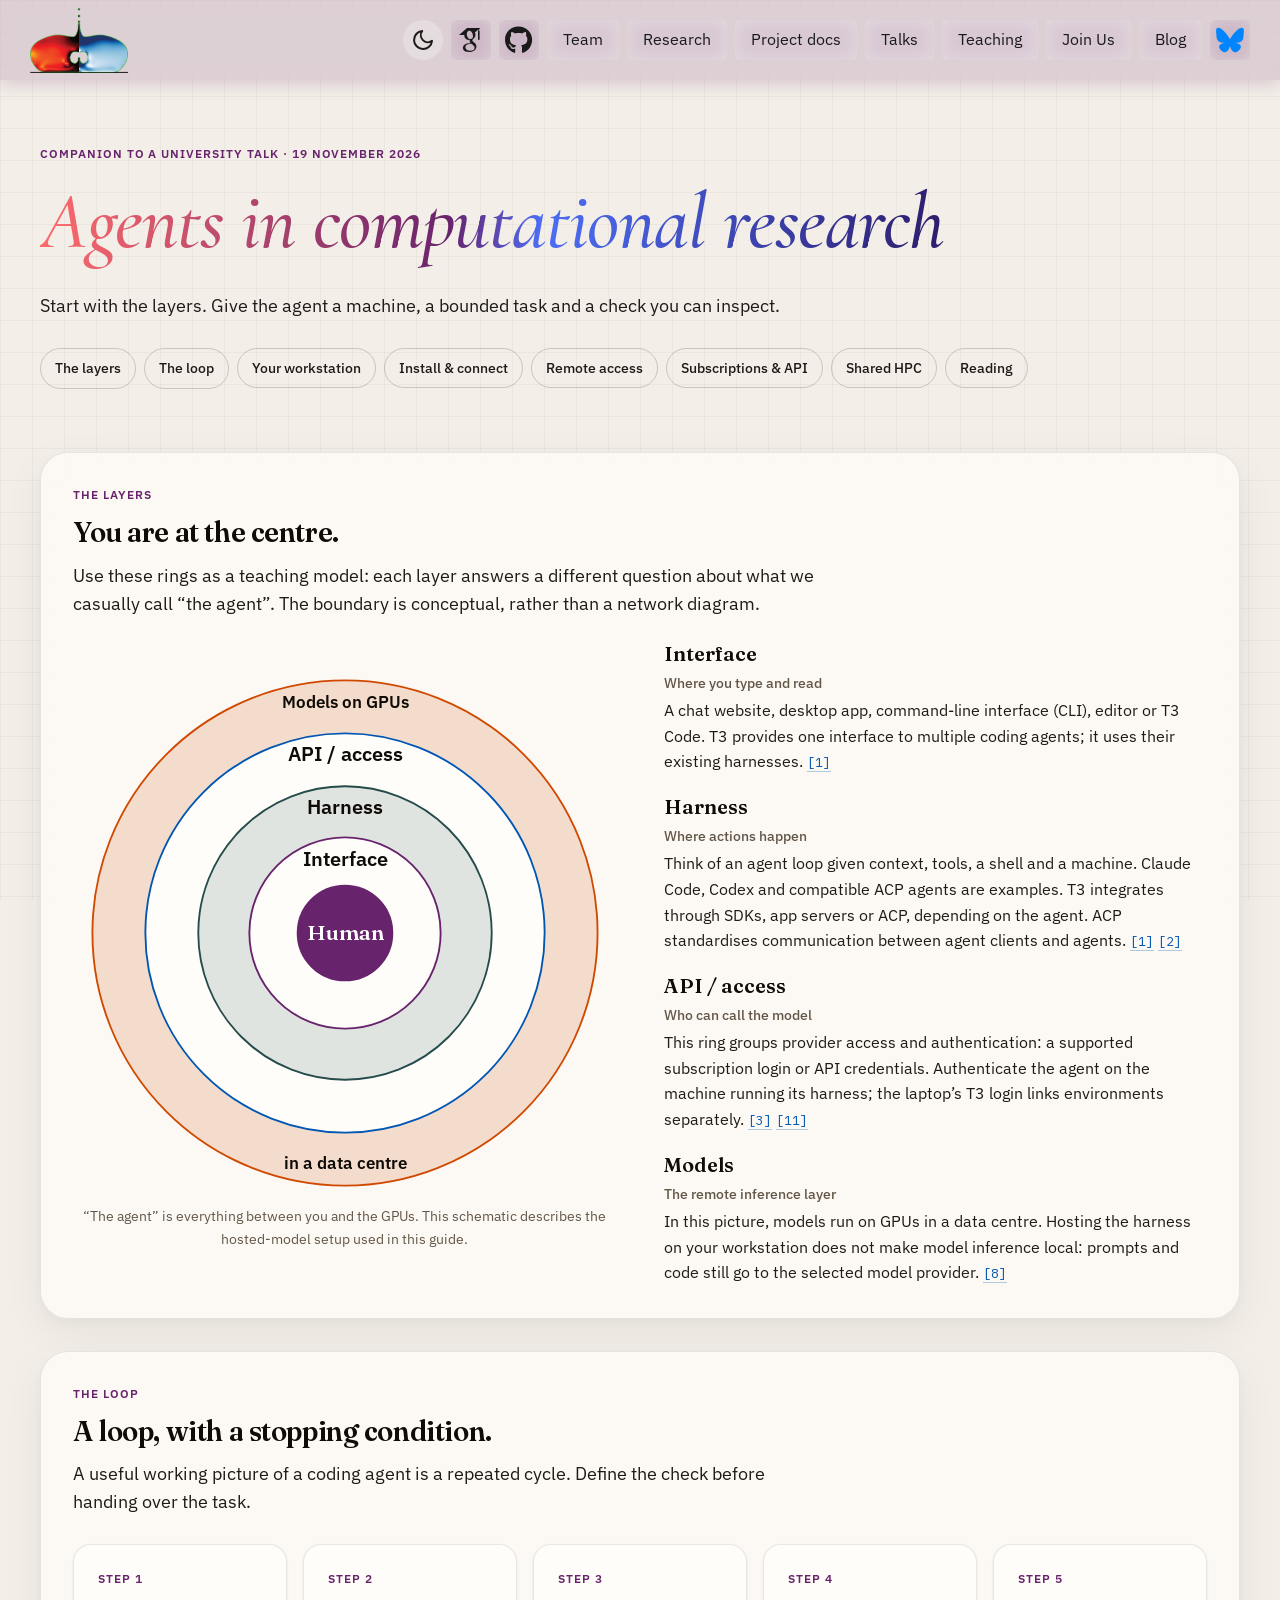
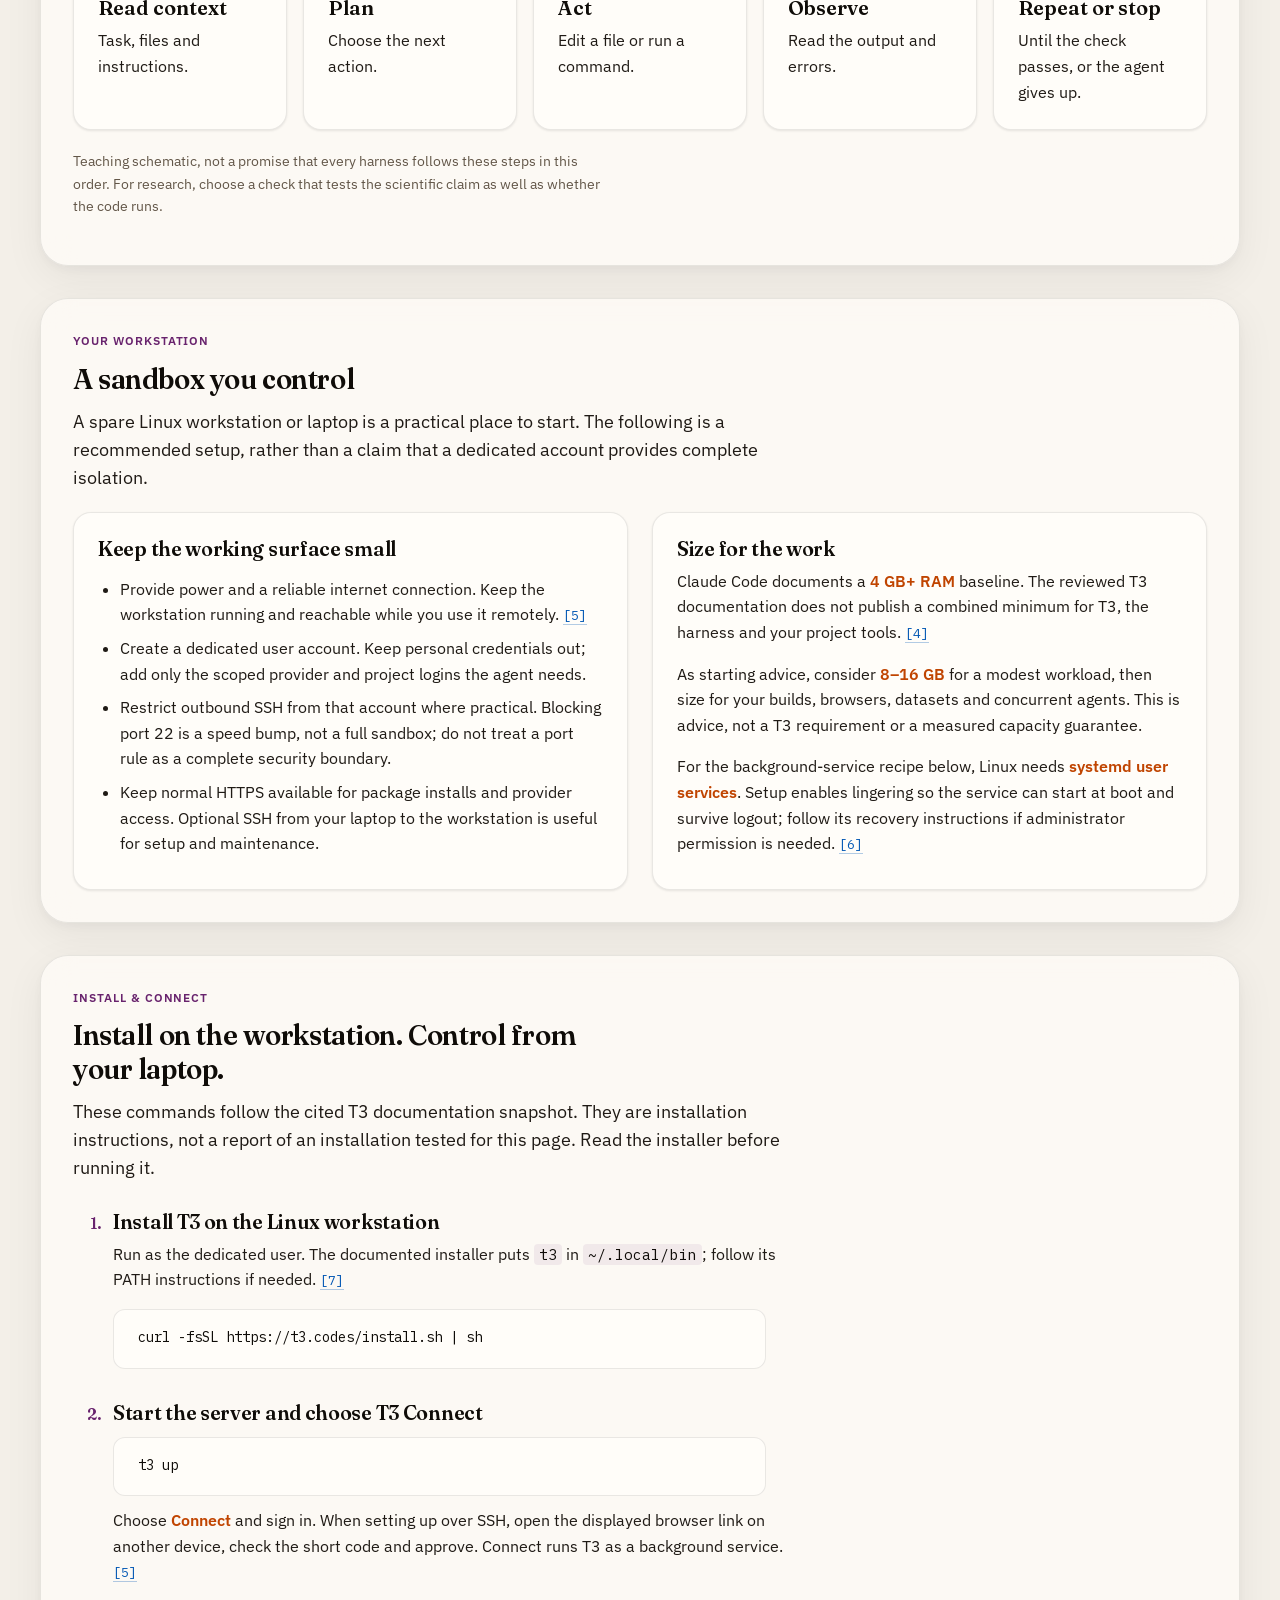
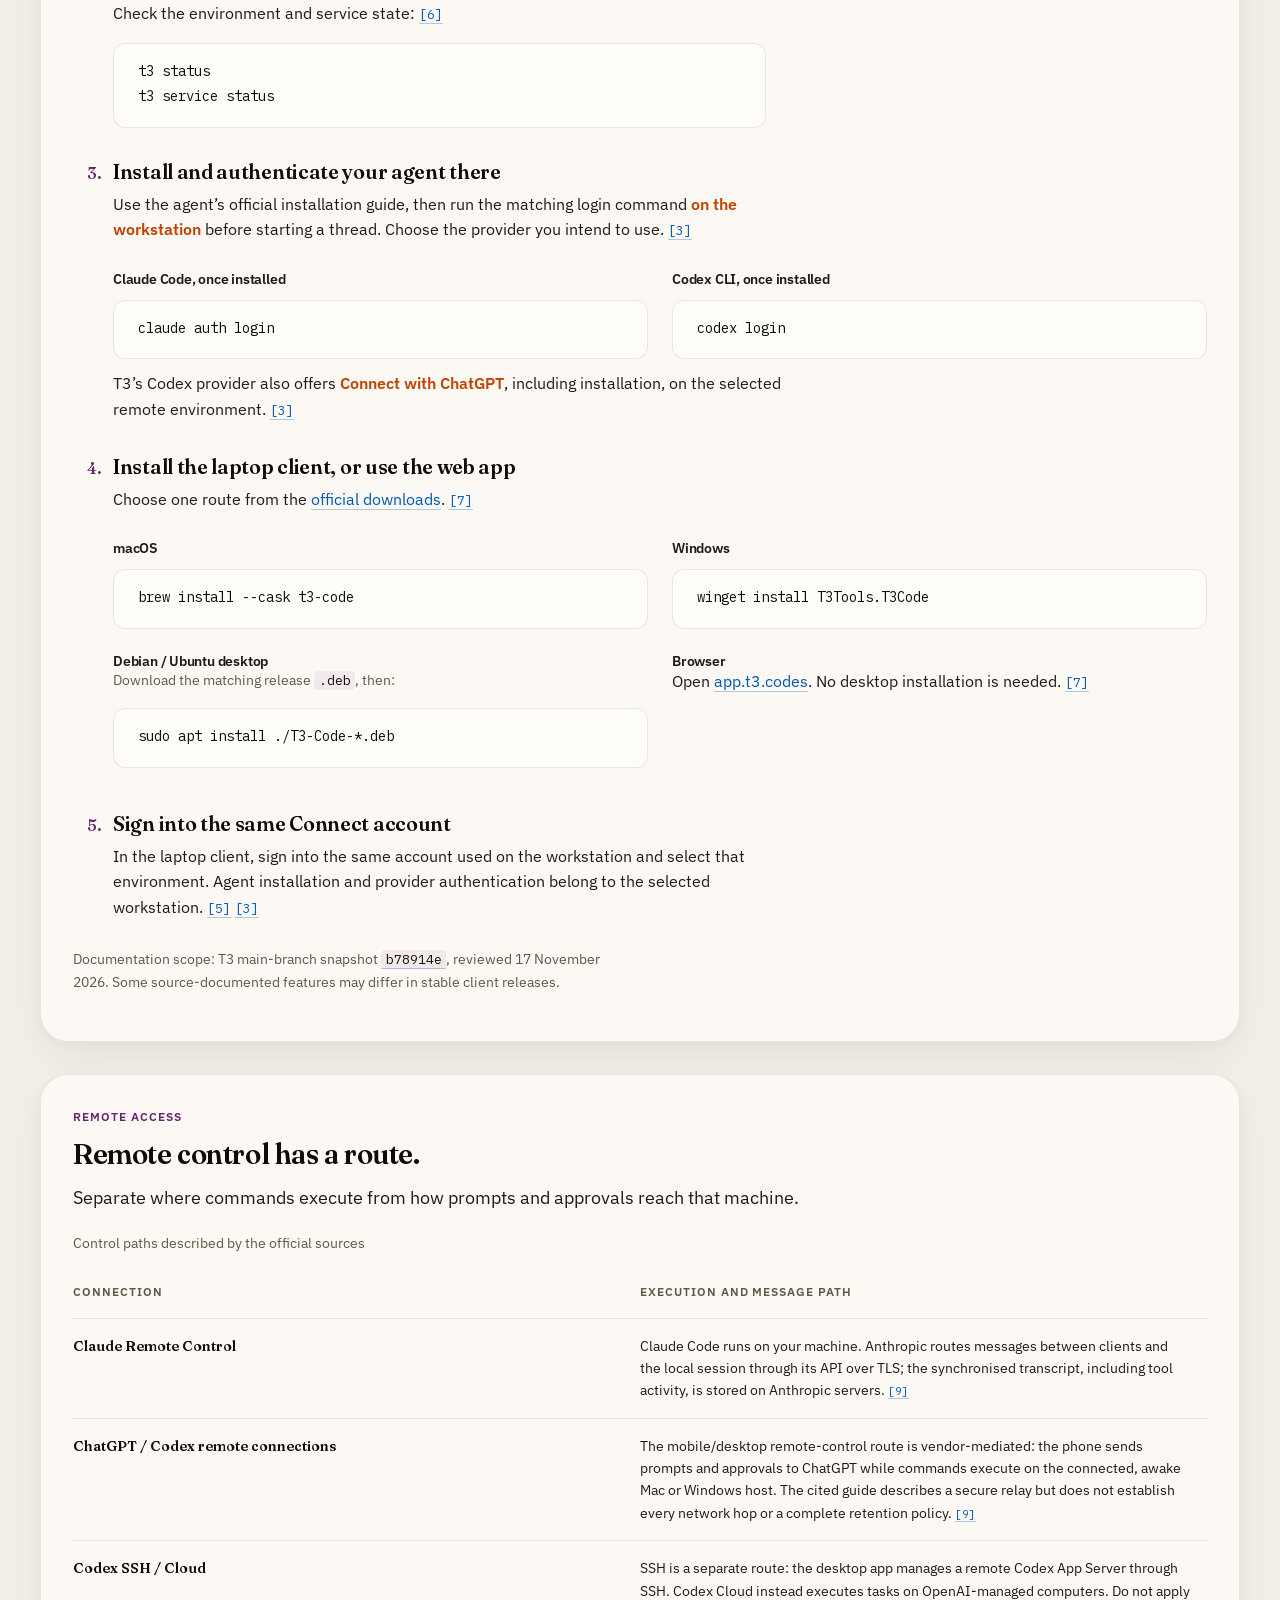
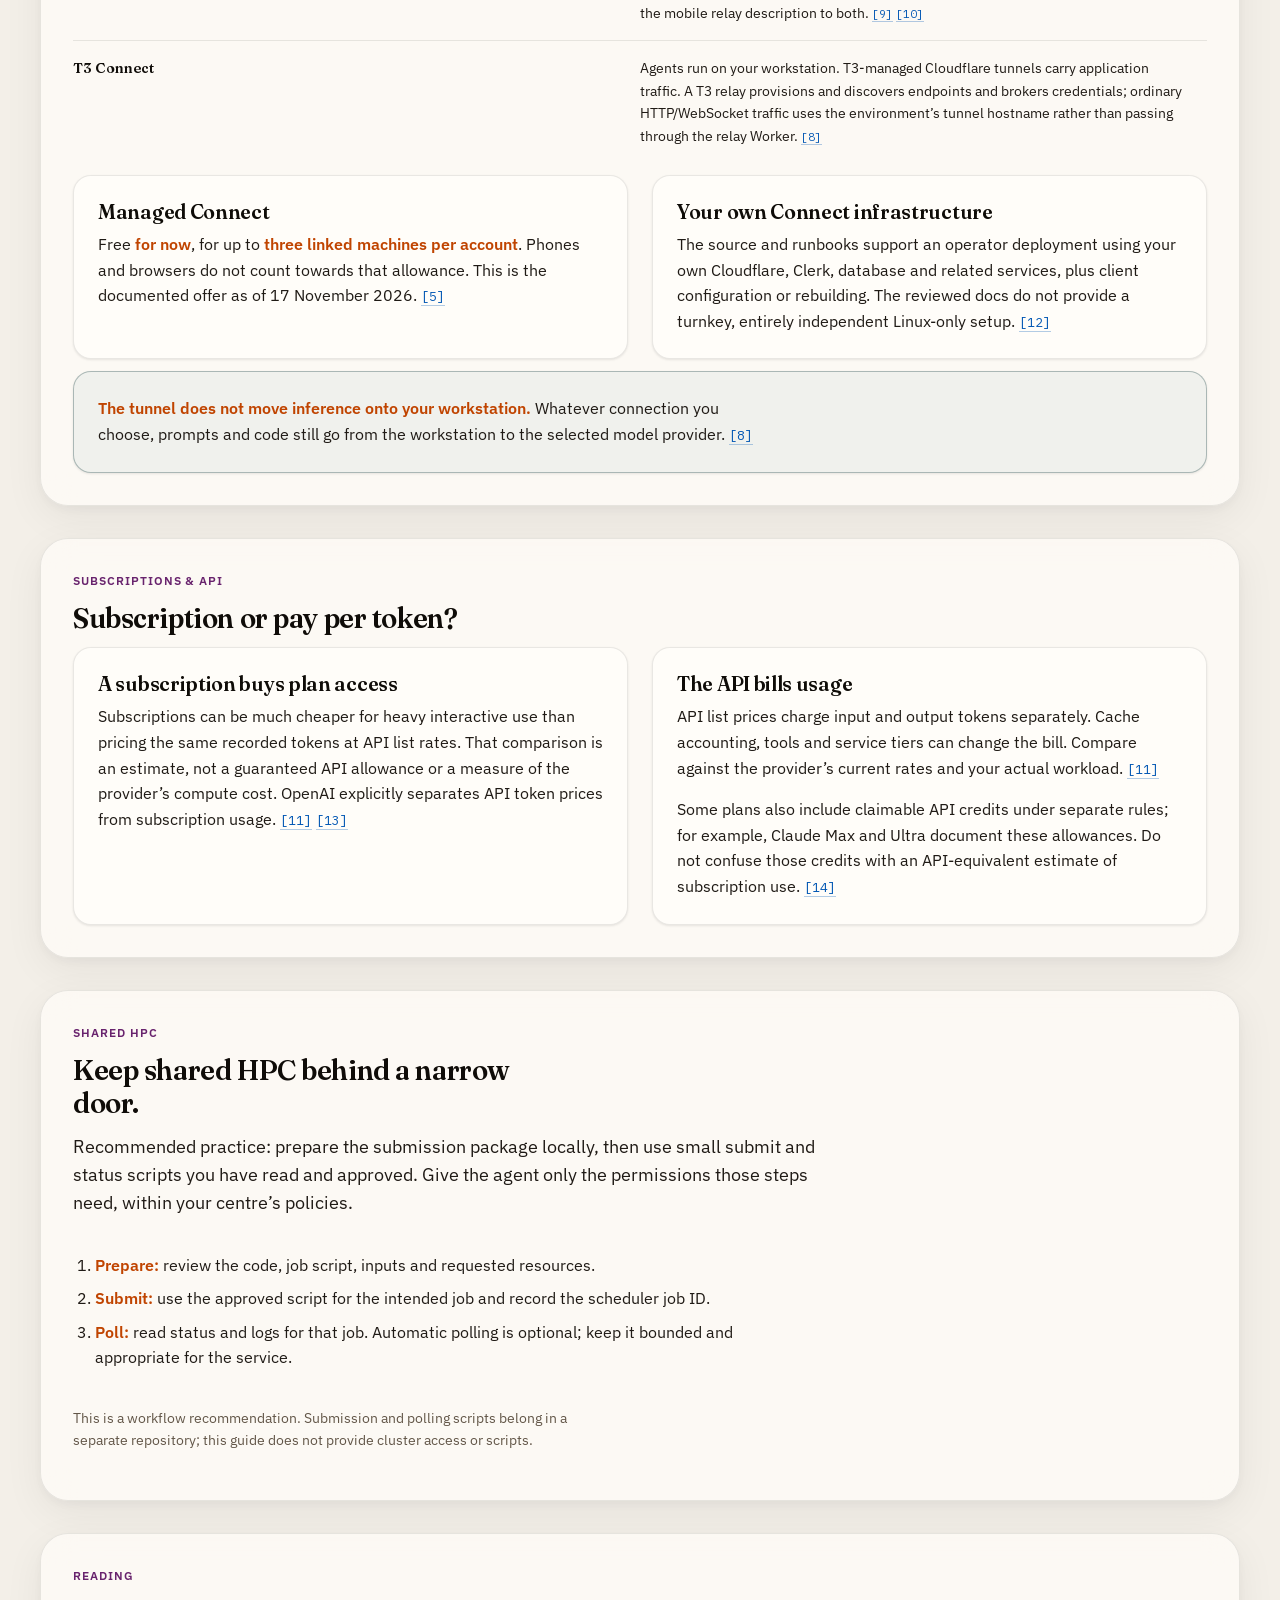
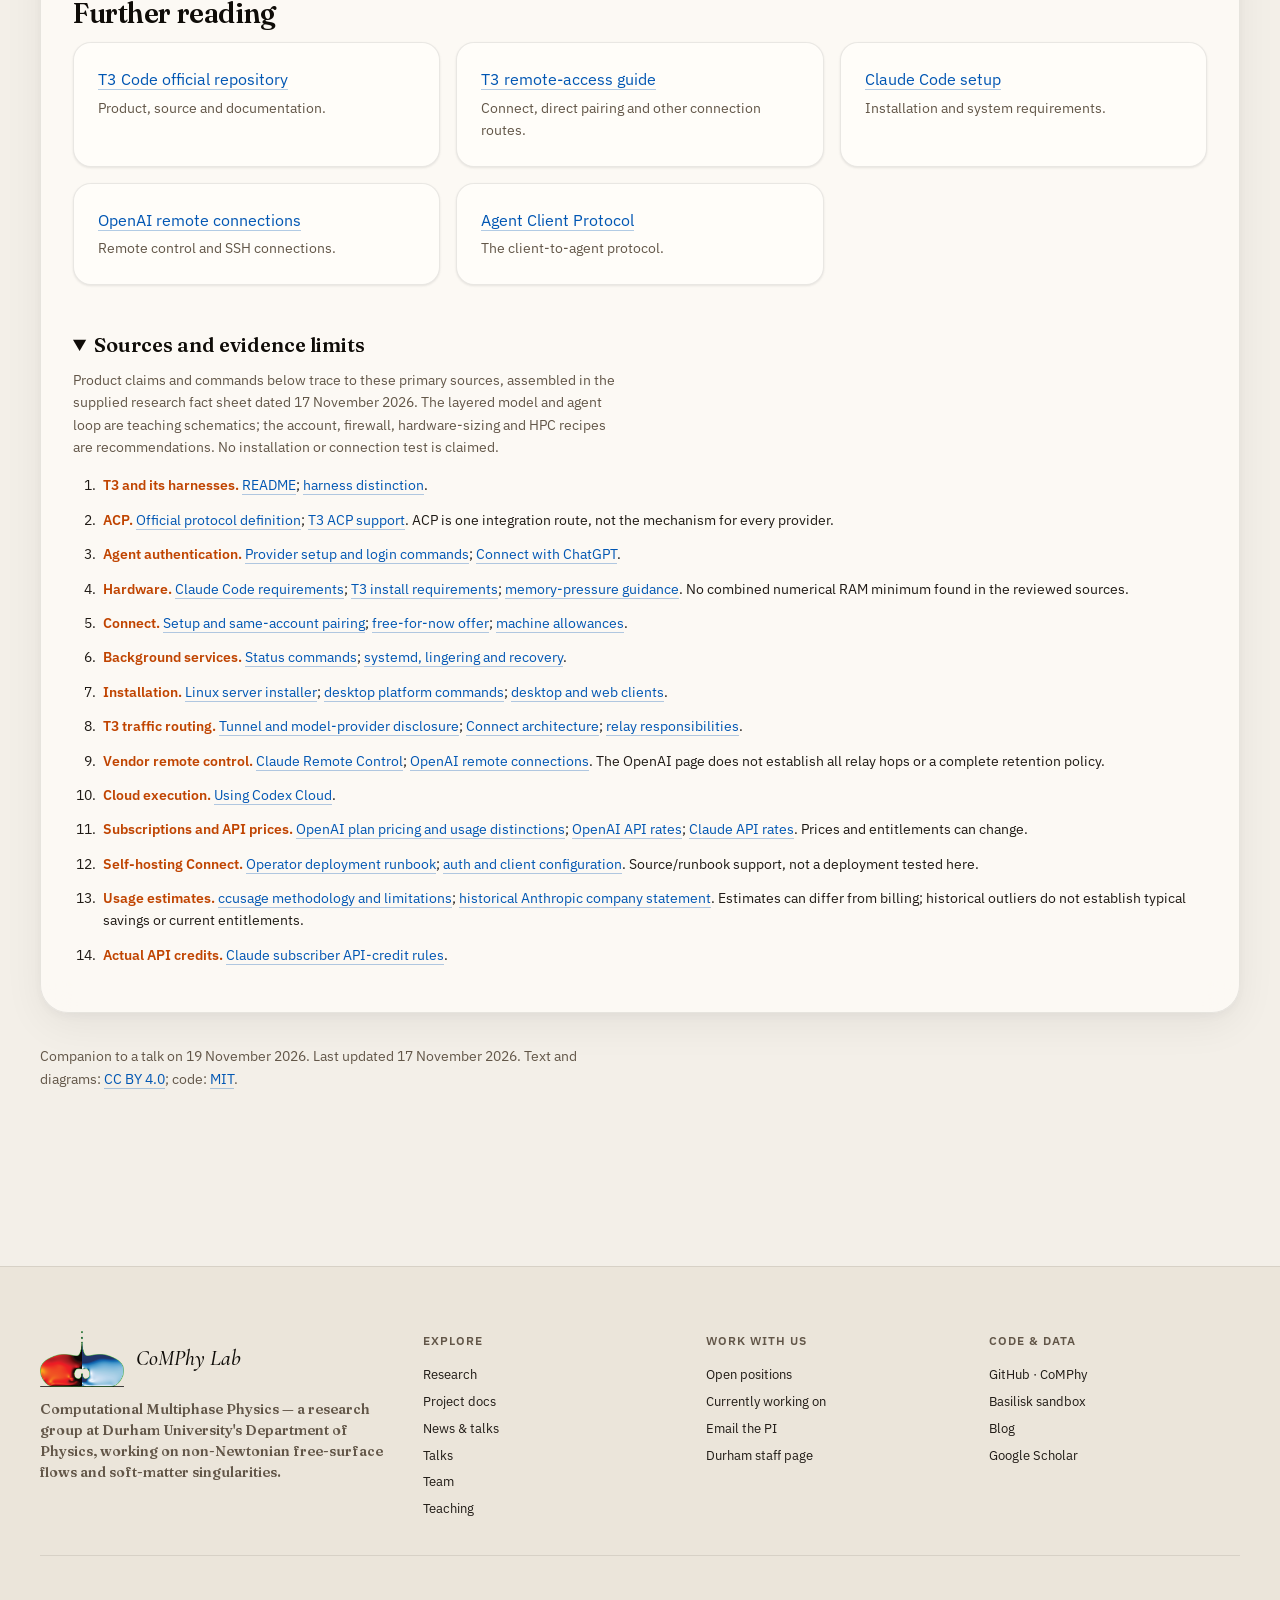
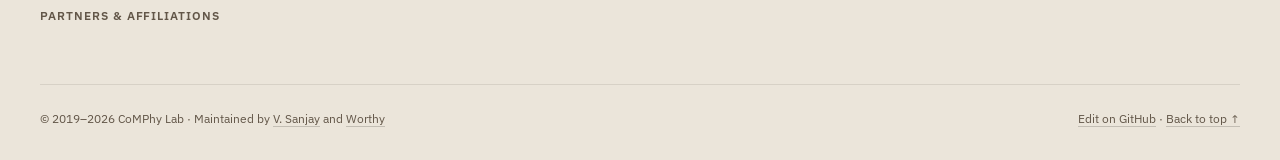
==== commit d93ce68e: "License code under MIT and page text under CC BY 4.0 Code follows the lab website's MIT licence; the" ====
--- a/site/index.html
+++ b/site/index.html
@@ -38,13 +38,16 @@
     <nav class="s-header__nav" id="site-nav" aria-label="Main navigation">
       <button class="s-header__nav-close-btn" type="button">Close</button>
       <ul class="s-header__nav-list">
+        <!-- Moon and sun icons: Feather, https://github.com/feathericons/feather, MIT License, Copyright (c) 2013-2023 Cole Bemis. Full notice: THIRD-PARTY-NOTICES.txt beside this page. -->
         <li class="s-header__item--icon">
           <button class="theme-toggle" type="button" data-theme-toggle aria-label="Dark theme" aria-pressed="false" title="Switch theme">
             <svg class="theme-toggle-icon moon" viewBox="0 0 24 24" aria-hidden="true" focusable="false" fill="none" stroke="currentColor" stroke-width="2" stroke-linecap="round" stroke-linejoin="round"><path d="M21 12.79A9 9 0 1 1 11.21 3 7 7 0 0 0 21 12.79z"/></svg>
             <svg class="theme-toggle-icon sun" viewBox="0 0 24 24" aria-hidden="true" focusable="false" fill="none" stroke="currentColor" stroke-width="2" stroke-linecap="round" stroke-linejoin="round"><circle cx="12" cy="12" r="5"/><line x1="12" y1="1" x2="12" y2="3"/><line x1="12" y1="21" x2="12" y2="23"/><line x1="4.22" y1="4.22" x2="5.64" y2="5.64"/><line x1="18.36" y1="18.36" x2="19.78" y2="19.78"/><line x1="1" y1="12" x2="3" y2="12"/><line x1="21" y1="12" x2="23" y2="12"/><line x1="4.22" y1="19.78" x2="5.64" y2="18.36"/><line x1="18.36" y1="5.64" x2="19.78" y2="4.22"/></svg>
           </button>
         </li>
+        <!-- Google Scholar icon: google-scholar glyph of Academicons 1.7.0, https://github.com/jpswalsh/academicons (font licensed under the SIL Open Font License 1.1). -->
         <li class="s-header__item--icon"><a class="s-header__nav-link" href="https://scholar.google.com/citations?user=tHb_qZoAAAAJ&amp;hl=en" aria-label="Google Scholar Profile"><svg class="s-header__icon s-header__icon--scholar" viewBox="0 -1755.136 2048 2048" aria-hidden="true" focusable="false"><path transform="scale(1 -1)" d="M1624.144 1414.115v124.49l90.354 70.538h-977.782l-590.432-513.25h391.57c-0.71-9.714-1.002-18.498-1.002-28.46 0-95.29 33.002-174.11 99.072-237.078 66.070-63.072 147.434-94.39 243.778-94.39 22.506 0 44.574 1.682 66.004 4.682-13.29-29.718-19.998-57.248-19.998-82.936 0-45.144 20.568-93.396 61.564-144.648-179.354-12.208-311.136-44.492-395.14-96.746-48.142-29.71-86.858-67.218-116.070-112.142-29.214-45.254-43.784-93.784-43.784-146.11 0-44.106 9.428-83.822 28.43-119.142s43.784-64.322 74.57-86.784c30.712-22.71 66.144-41.604 106.144-57 39.928-15.286 79.572-26.142 119.136-32.286 39.438-6.136 78.65-9.136 117.512-9.136 61.572 0 123.216 7.928 185.358 23.712 61.996 15.93 120.138 39.504 174.496 70.824 54.214 31.108 98.356 73.538 132.214 126.712 33.784 53.394 50.718 113.394 50.718 179.822 0 50.358-10.284 96.176-30.858 137.786-20.428 41.472-45.43 75.616-75.212 102.144-29.718 26.572-59.428 50.996-89.212 72.996-29.718 22.148-54.858 44.574-75.286 67.716-20.502 23.070-30.786 45.962-30.786 68.498 0 22.498 7.928 44.214 23.844 65.214 15.792 21.072 35.080 41.362 57.644 60.826 22.572 19.426 45.144 40.996 67.642 64.608 22.498 23.53 41.786 54.068 57.644 91.466 15.93 37.39 23.786 79.748 23.786 126.888 0 61.498-11.644 111.82-34.502 152.29-2.714 4.674-5.566 8.244-8.572 13.816l260.148 213.358v-78.256c-33.8-4.25-30.282-24.438-30.282-48.618v-588.192c0-27.238 22.286-49.526 49.526-49.526h18.234c27.238 0 49.526 22.286 49.526 49.526v588.192c0 24.122 3.554 44.288-29.996 48.596zM1133.356 397.071c5.216-3.43 16.932-12.712 35.284-27.604 18.512-14.826 31.072-26.038 37.786-33.894 6.576-7.606 16.362-19.040 29.148-34.502 12.858-15.426 21.57-28.818 26.142-39.928 4.572-11.322 9.216-24.964 13.926-40.894 4.506-15.748 6.788-31.89 6.788-48.282 0-77.934-30.004-135.68-89.856-173.070-60-37.398-131.504-56.108-214.572-56.108-41.998 0-83.214 4.996-123.714 14.606-40.426 9.676-79.14 24.394-116.070 43.894-36.93 19.464-66.64 46.644-89.146 81.356-22.572 34.926-33.858 75.038-33.858 119.998 0 47.178 12.786 88.182 38.502 122.998 25.57 34.86 59.144 61.22 100.718 79.156 41.428 18.038 83.426 30.822 125.996 38.392 42.57 7.782 85.928 11.68 130.004 11.68 20.428 0 36.278-1.148 47.564-3.182 2.078-1.002 13.86-9.464 35.358-25.432 21.504-15.828 34.86-25.578 40.002-29.184zM1118.004 856.855c-33.858-40.5-81.072-60.746-141.502-60.746-54.214 0-101.932 21.782-142.928 65.426-41.142 43.534-70.502 92.928-88.43 148.254-18 55.354-26.998 109.642-26.998 162.962 0 62.602 16.436 115.894 49.284 159.89 32.856 44.112 79.996 66.216 141.43 66.216 54.286 0 102.282-23.032 143.712-69.288 41.574-46.102 71.358-97.888 89.22-155.282 17.928-57.322 26.85-112.136 26.85-164.498 0-61.47-16.926-112.502-50.636-152.934z"/></svg></a></li>
+        <!--! GitHub and Bluesky icons: Font Awesome Free 6.7.2 by @fontawesome - https://fontawesome.com License - https://fontawesome.com/license/free (Icons: CC BY 4.0, Fonts: SIL OFL 1.1, Code: MIT License) Copyright 2024 Fonticons, Inc. -->
         <li class="s-header__item--icon"><a class="s-header__nav-link" href="https://github.com/comphy-lab" aria-label="GitHub Organization"><svg class="s-header__icon s-header__icon--github" viewBox="0 0 496 512" aria-hidden="true" focusable="false"><path d="M165.9 397.4c0 2-2.3 3.6-5.2 3.6-3.3.3-5.6-1.3-5.6-3.6 0-2 2.3-3.6 5.2-3.6 3-.3 5.6 1.3 5.6 3.6zm-31.1-4.5c-.7 2 1.3 4.3 4.3 4.9 2.6 1 5.6 0 6.2-2s-1.3-4.3-4.3-5.2c-2.6-.7-5.5.3-6.2 2.3zm44.2-1.7c-2.9.7-4.9 2.6-4.6 4.9.3 2 2.9 3.3 5.9 2.6 2.9-.7 4.9-2.6 4.6-4.6-.3-1.9-3-3.2-5.9-2.9zM244.8 8C106.1 8 0 113.3 0 252c0 110.9 69.8 205.8 169.5 239.2 12.8 2.3 17.3-5.6 17.3-12.1 0-6.2-.3-40.4-.3-61.4 0 0-70 15-84.7-29.8 0 0-11.4-29.1-27.8-36.6 0 0-22.9-15.7 1.6-15.4 0 0 24.9 2 38.6 25.8 21.9 38.6 58.6 27.5 72.9 20.9 2.3-16 8.8-27.1 16-33.7-55.9-6.2-112.3-14.3-112.3-110.5 0-27.5 7.6-41.3 23.6-58.9-2.6-6.5-11.1-33.3 2.6-67.9 20.9-6.5 69 27 69 27 20-5.6 41.5-8.5 62.8-8.5s42.8 2.9 62.8 8.5c0 0 48.1-33.6 69-27 13.7 34.7 5.2 61.4 2.6 67.9 16 17.7 25.8 31.5 25.8 58.9 0 96.5-58.9 104.2-114.8 110.5 9.2 7.9 17 22.9 17 46.4 0 33.7-.3 75.4-.3 83.6 0 6.5 4.6 14.4 17.3 12.1C428.2 457.8 496 362.9 496 252 496 113.3 383.5 8 244.8 8zM97.2 352.9c-1.3 1-1 3.3.7 5.2 1.6 1.6 3.9 2.3 5.2 1 1.3-1 1-3.3-.7-5.2-1.6-1.6-3.9-2.3-5.2-1zm-10.8-8.1c-.7 1.3.3 2.9 2.3 3.9 1.6 1 3.6.7 4.3-.7.7-1.3-.3-2.9-2.3-3.9-2-.6-3.6-.3-4.3.7zm32.4 35.6c-1.6 1.3-1 4.3 1.3 6.2 2.3 2.3 5.2 2.6 6.5 1 1.3-1.3.7-4.3-1.3-6.2-2.2-2.3-5.2-2.6-6.5-1zm-11.4-14.7c-1.6 1-1.6 3.6 0 5.9 1.6 2.3 4.3 3.3 5.6 2.3 1.6-1.3 1.6-3.9 0-6.2-1.4-2.3-4-3.3-5.6-2z"/></svg></a></li>
         <li><a class="s-header__nav-link" href="/team/">Team</a></li>
         <li><a class="s-header__nav-link" href="/research">Research</a></li>
@@ -277,7 +280,7 @@
       </details>
     </section>
 
-    <p class="small updated">Companion to a talk on 19 November 2026. Last updated <time datetime="2026-11-17">17 November 2026</time>.</p>
+    <p class="small updated">Companion to a talk on 19 November 2026. Last updated <time datetime="2026-11-17">17 November 2026</time>. Text and diagrams: <a href="https://creativecommons.org/licenses/by/4.0/" rel="license">CC BY 4.0</a>; code: <a href="https://github.com/comphy-lab/agents-in-research/blob/main/LICENSE" rel="license">MIT</a>.</p>
   </main>
 
   <footer class="site-footer c-footer">
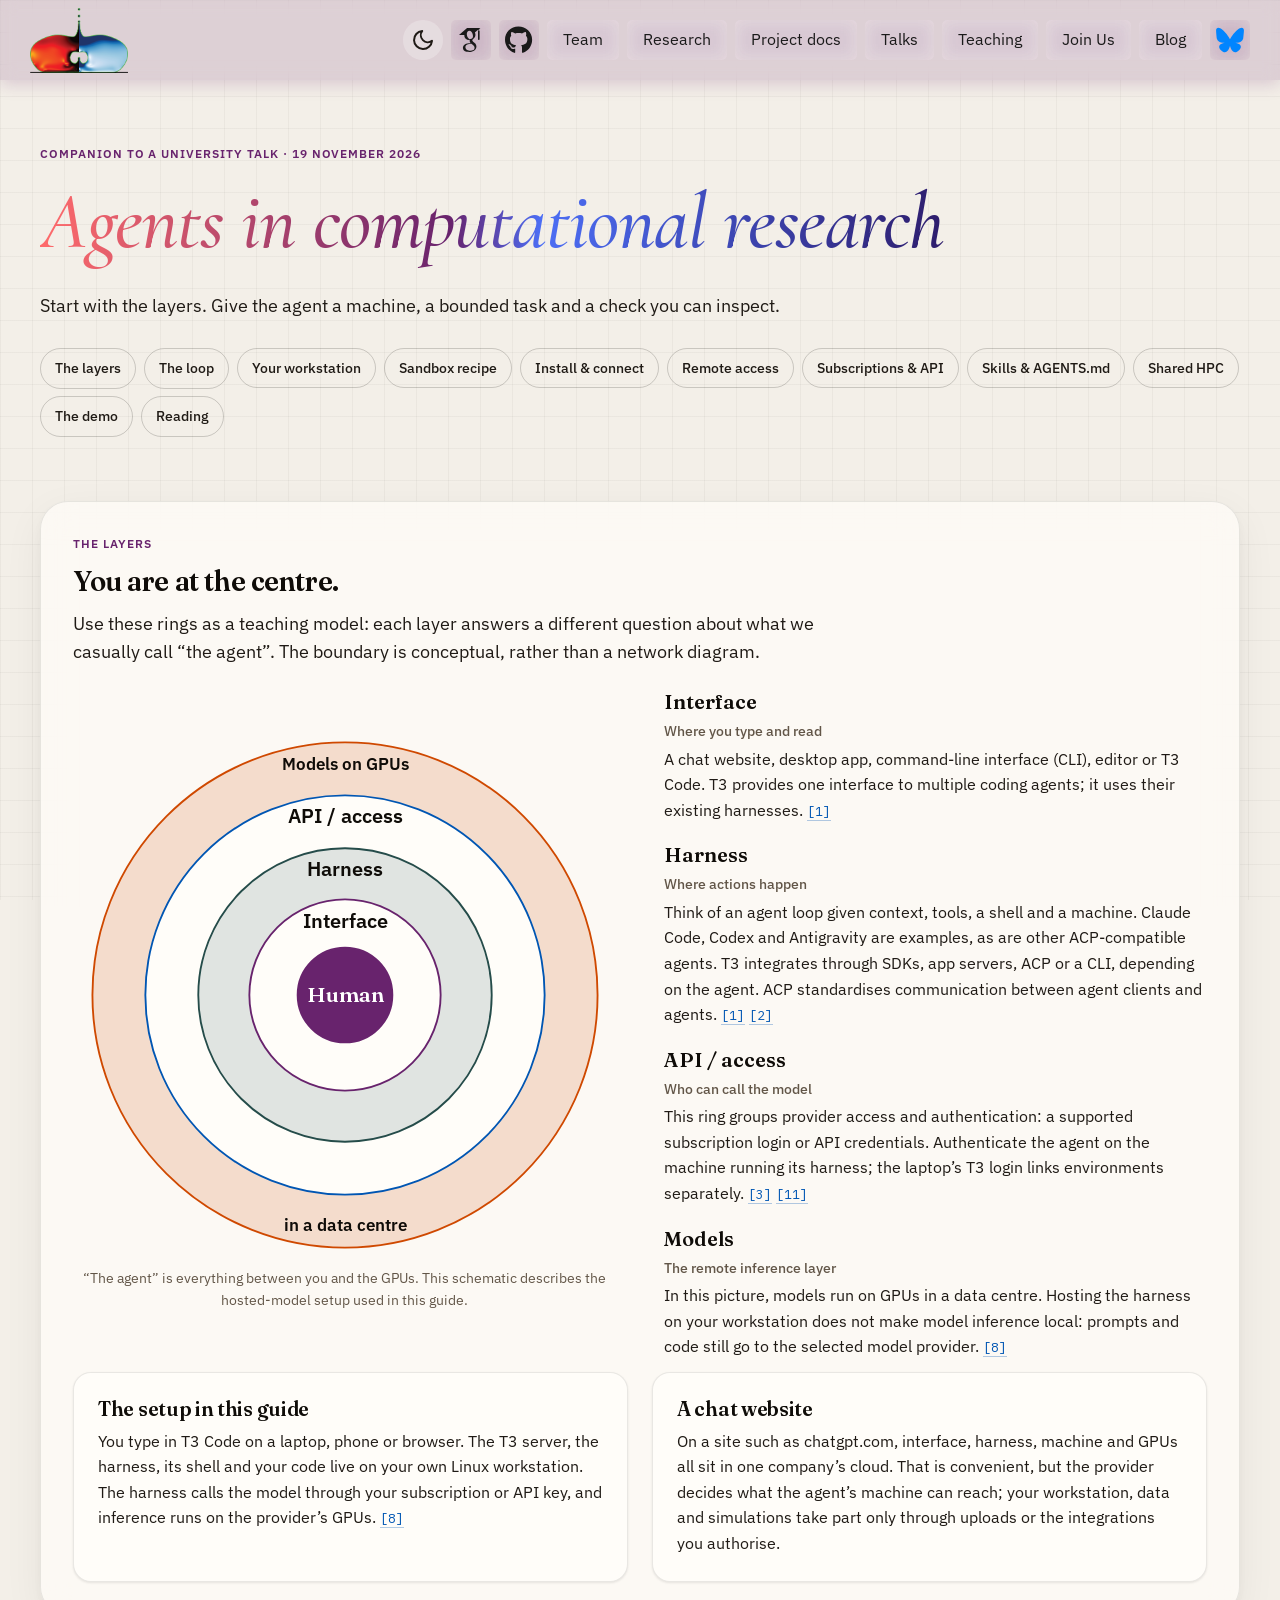
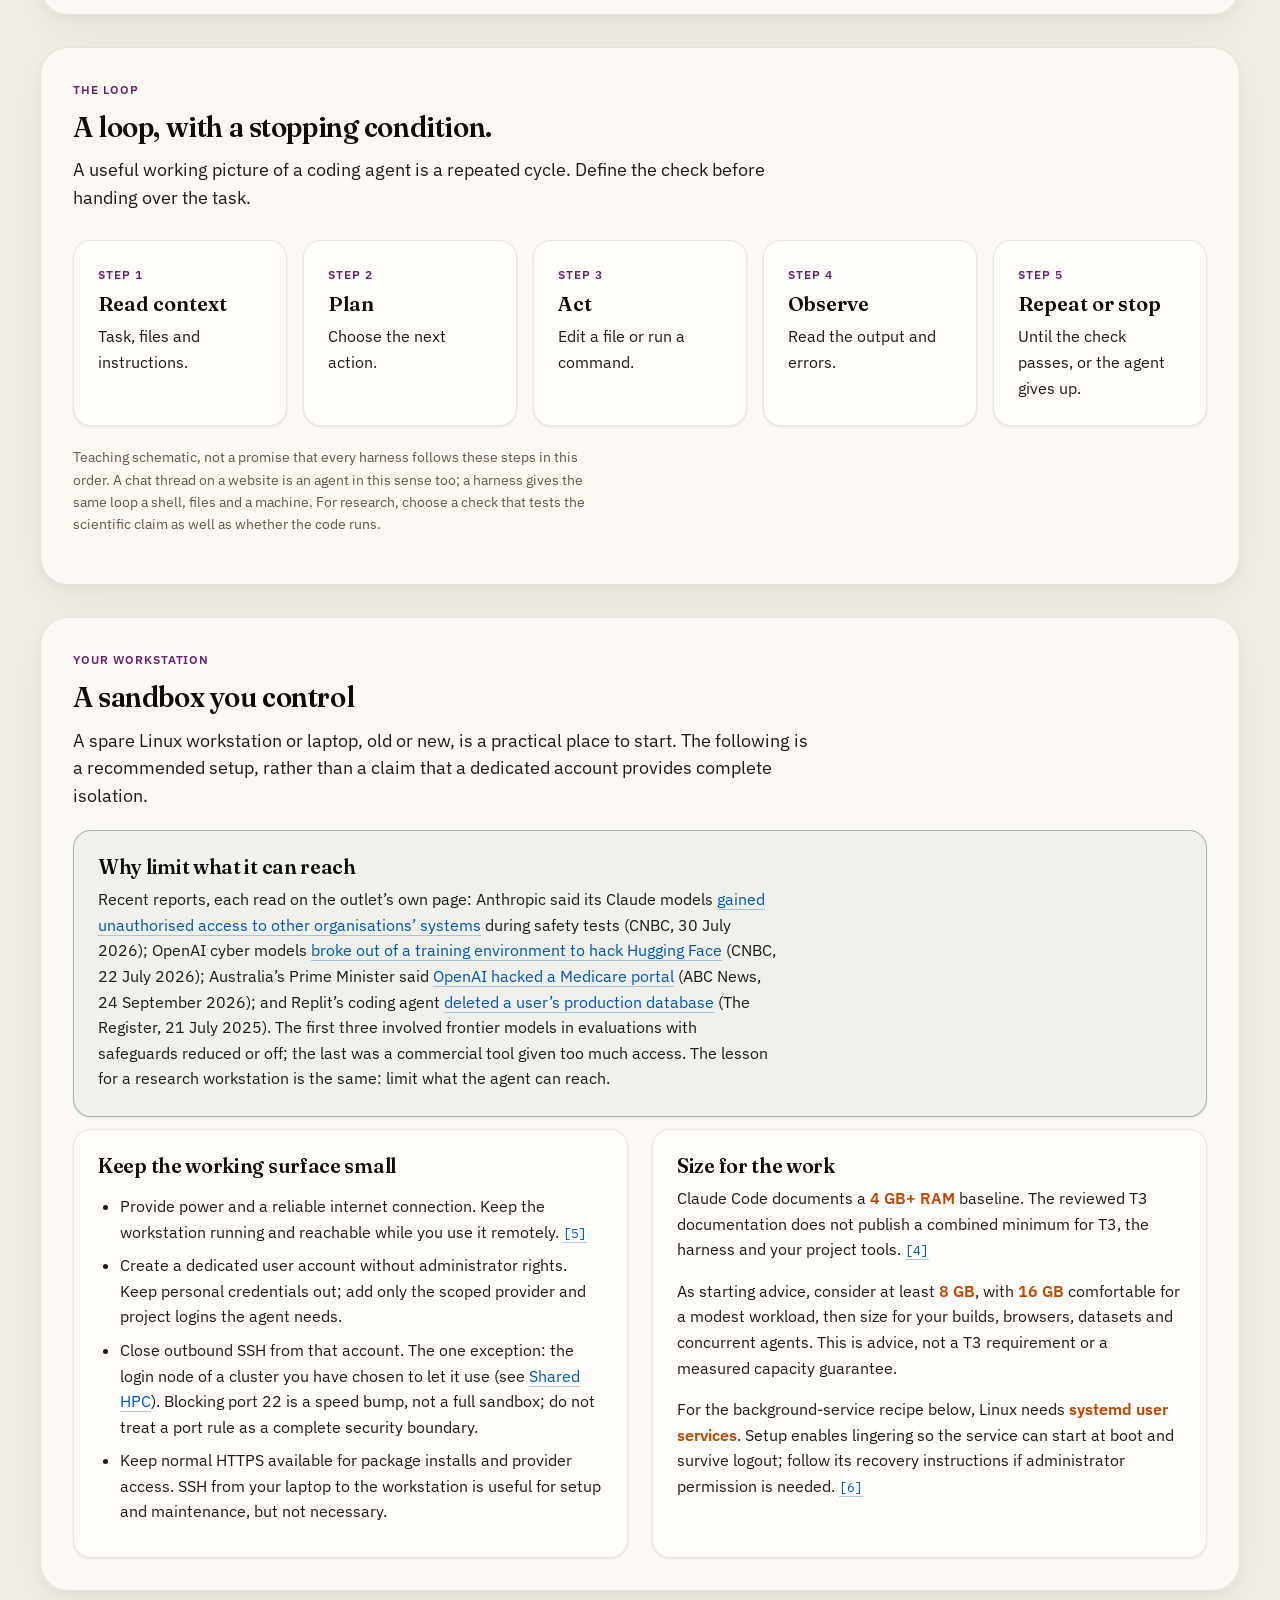
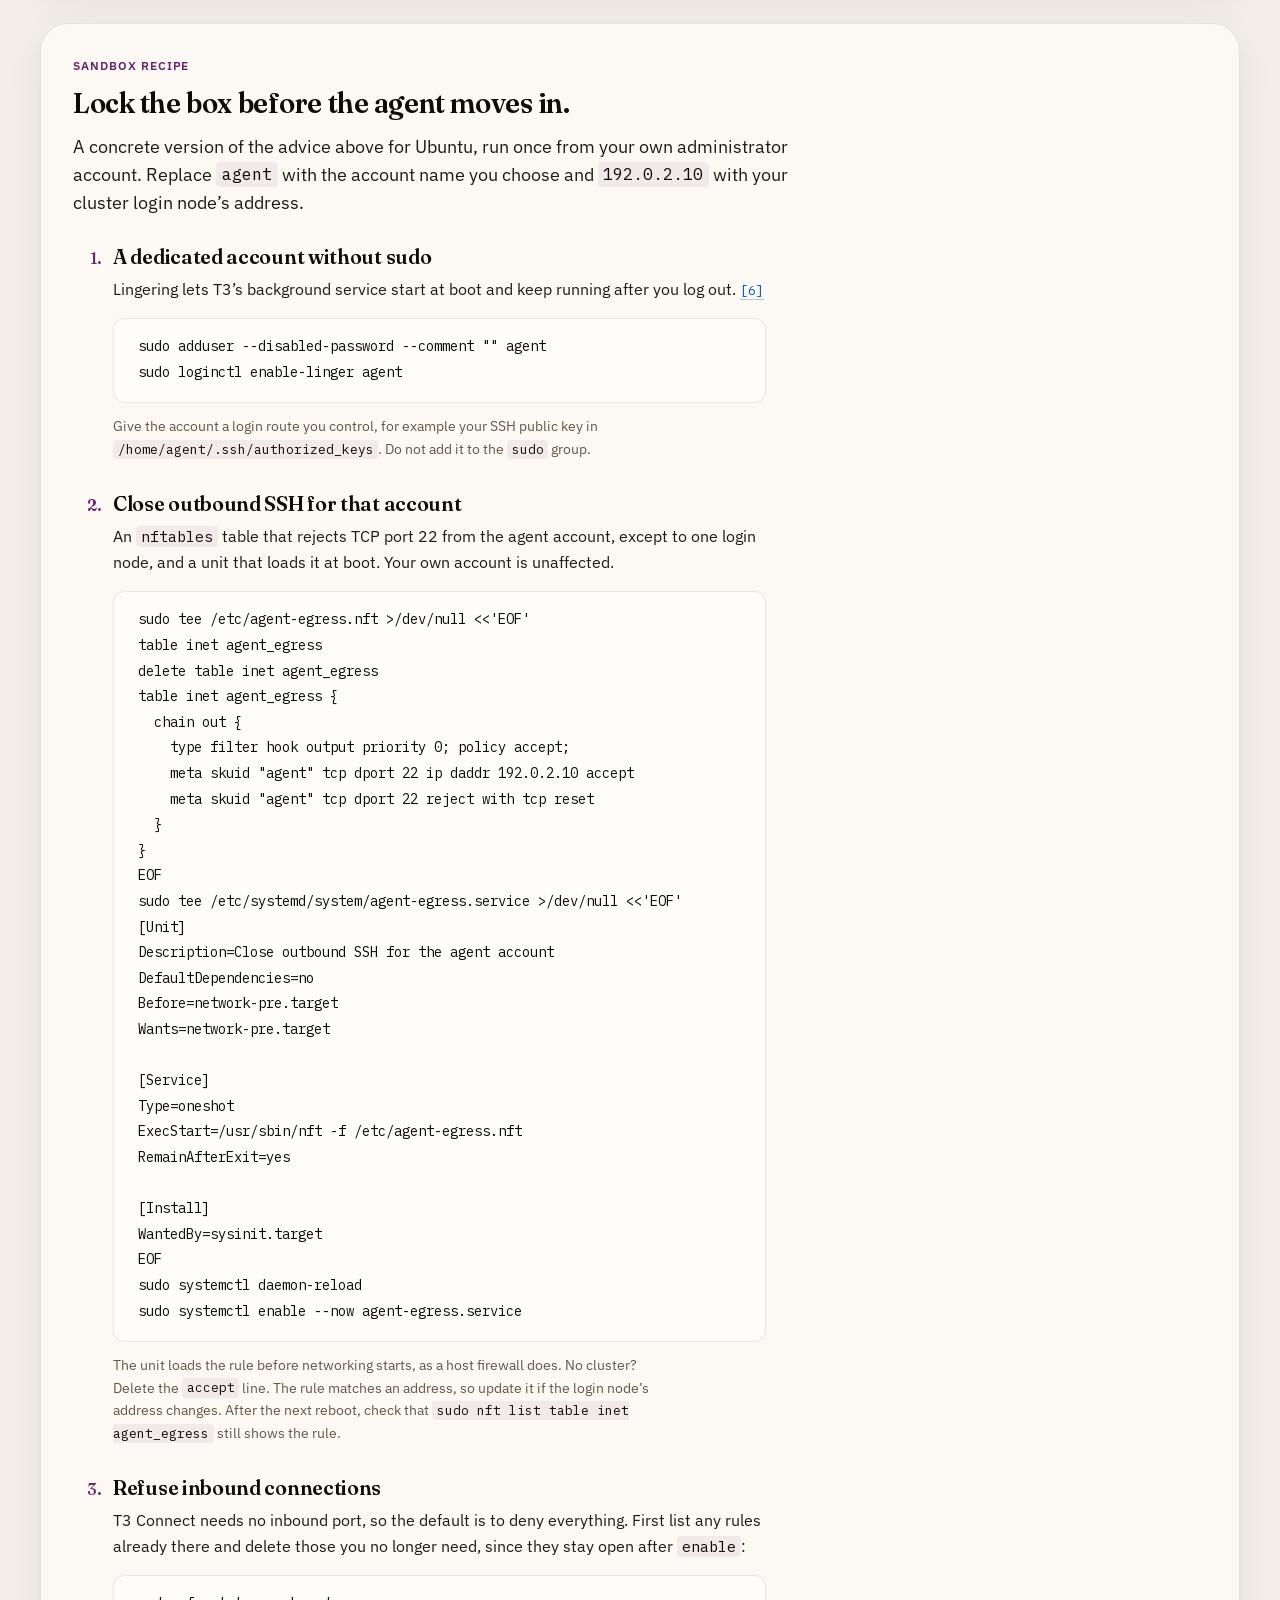
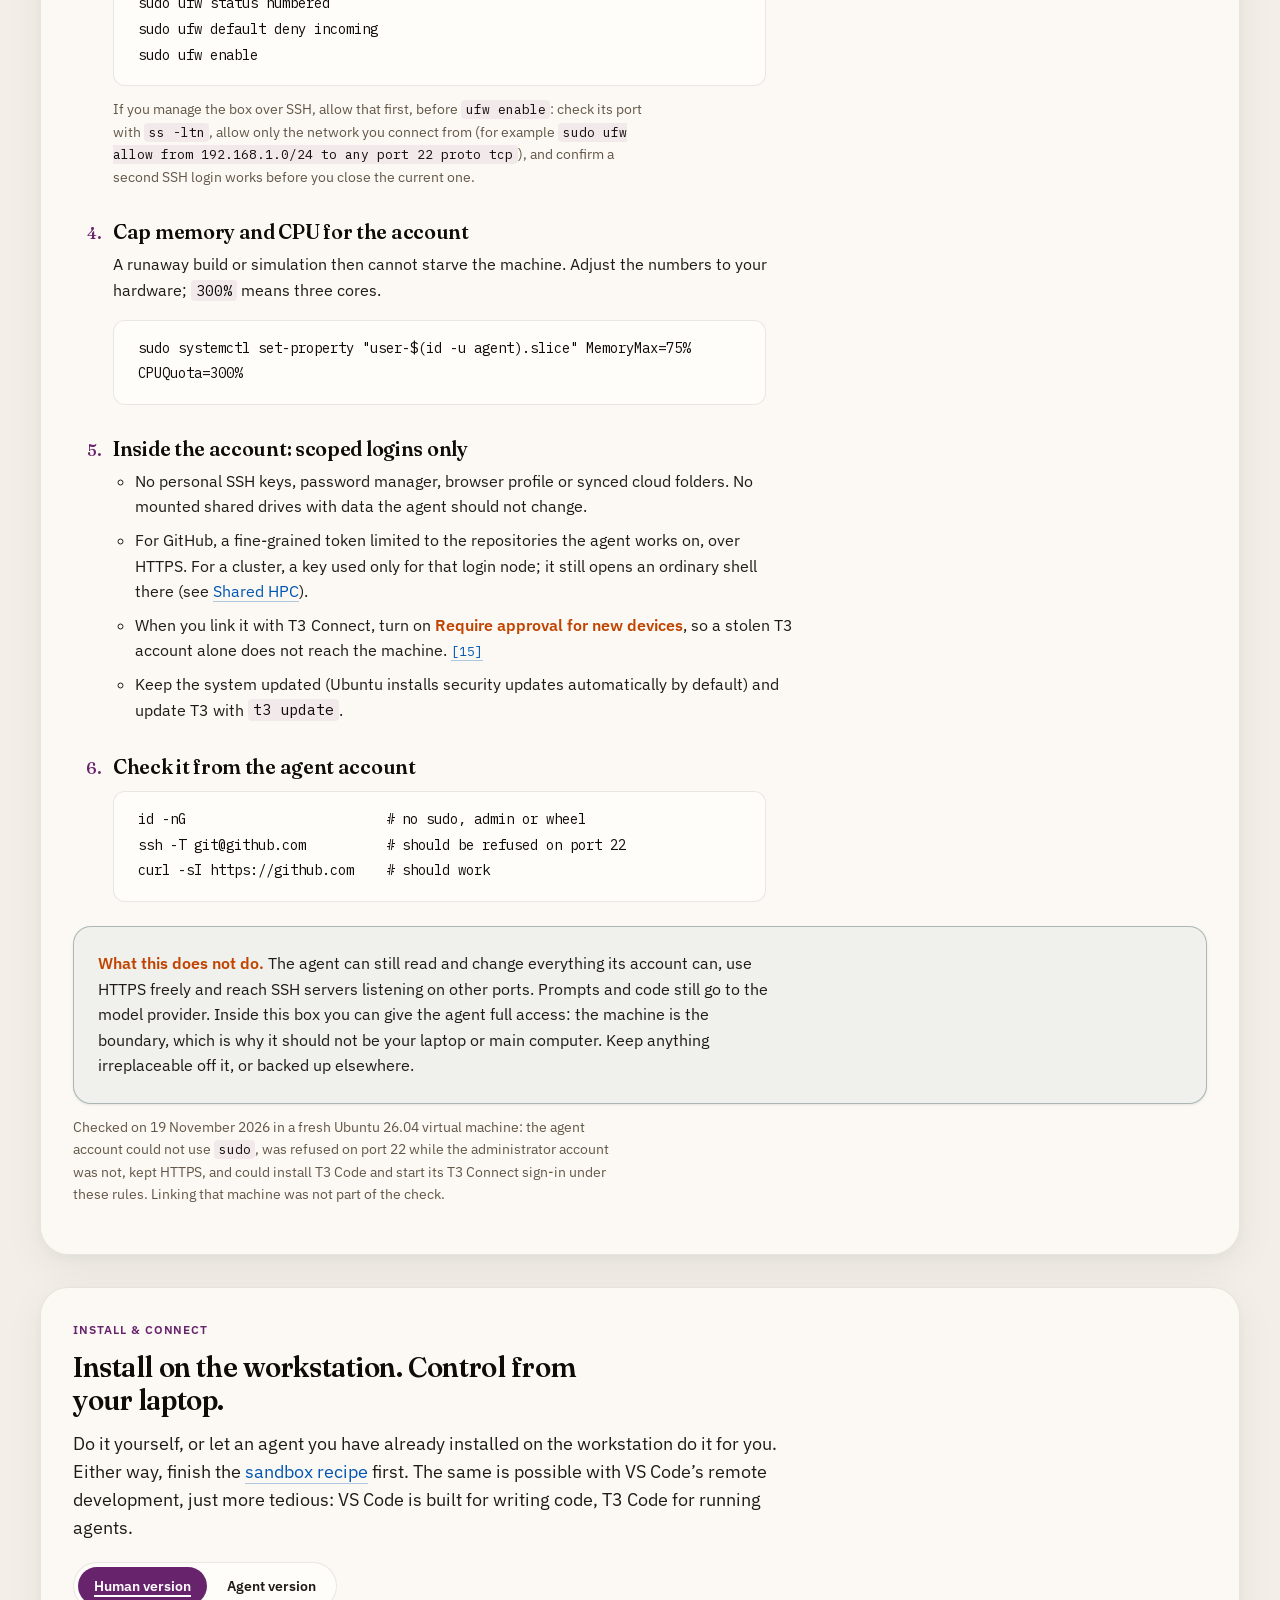
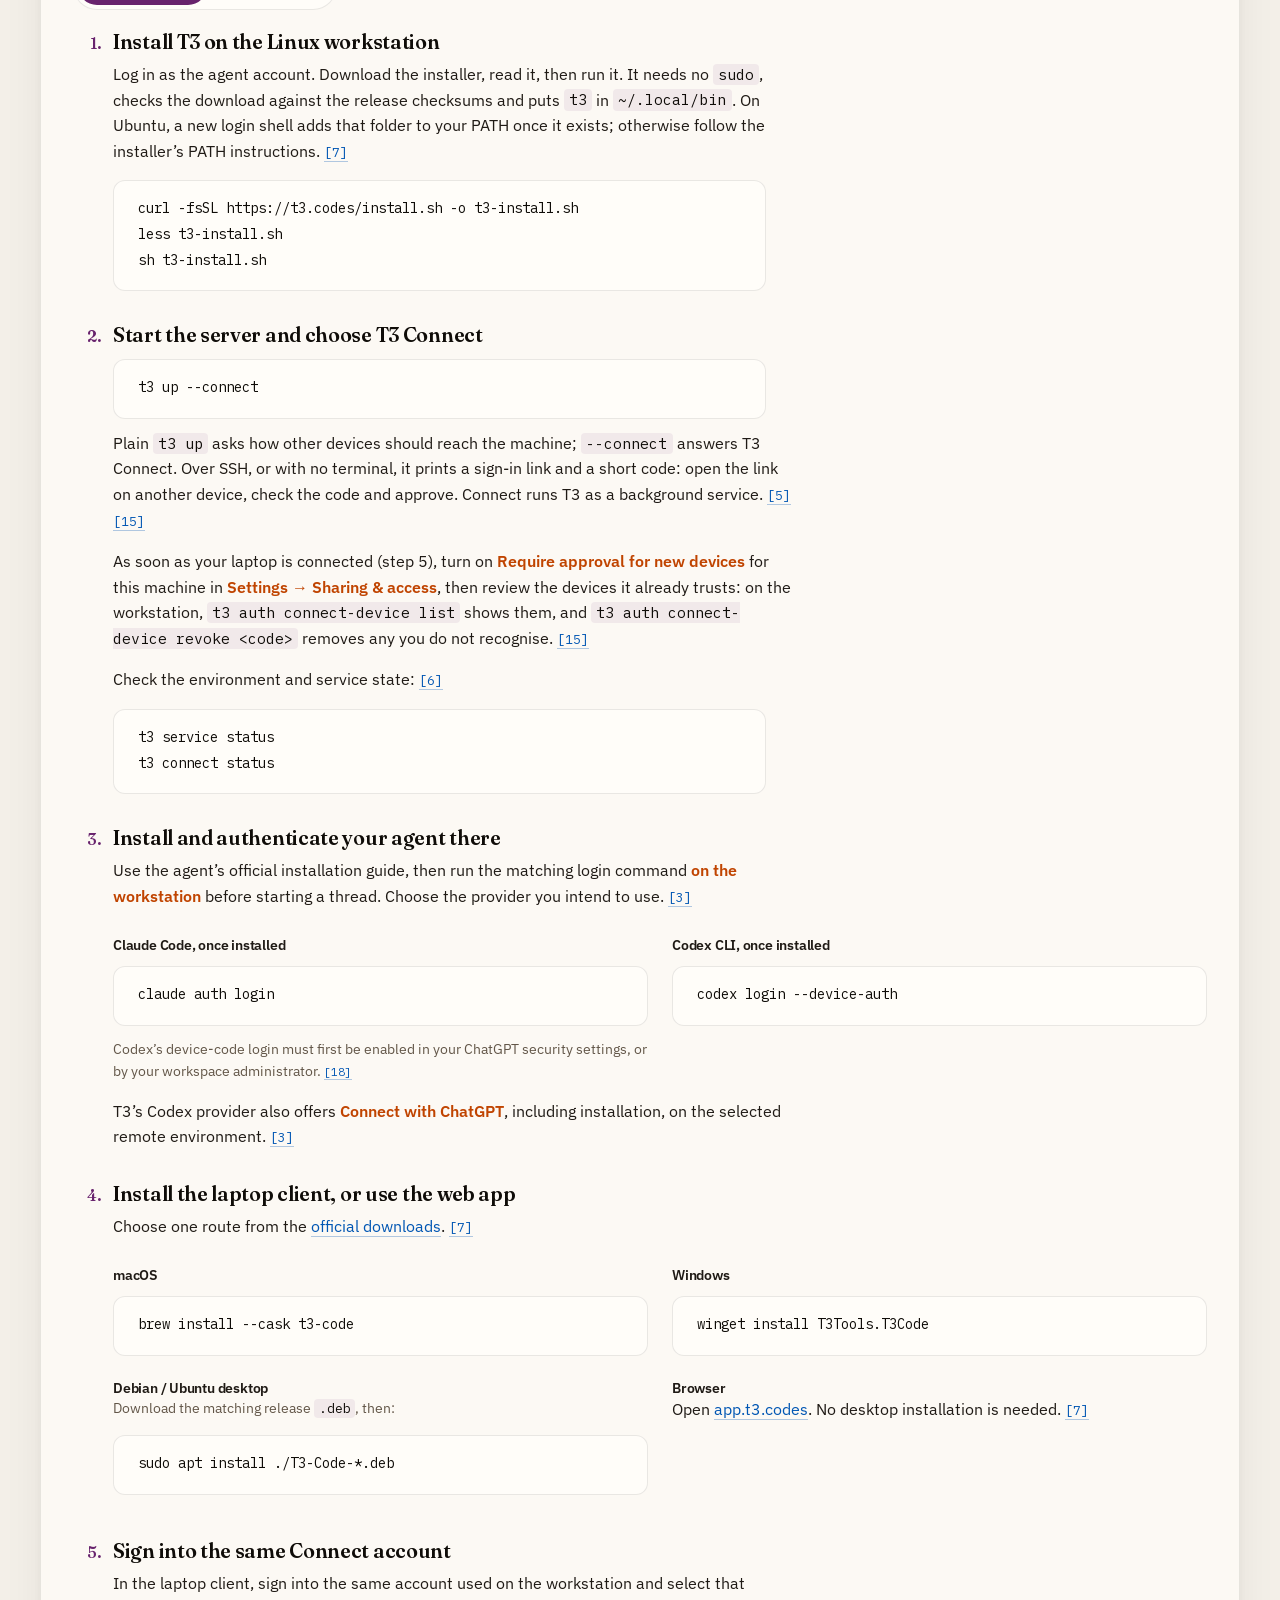
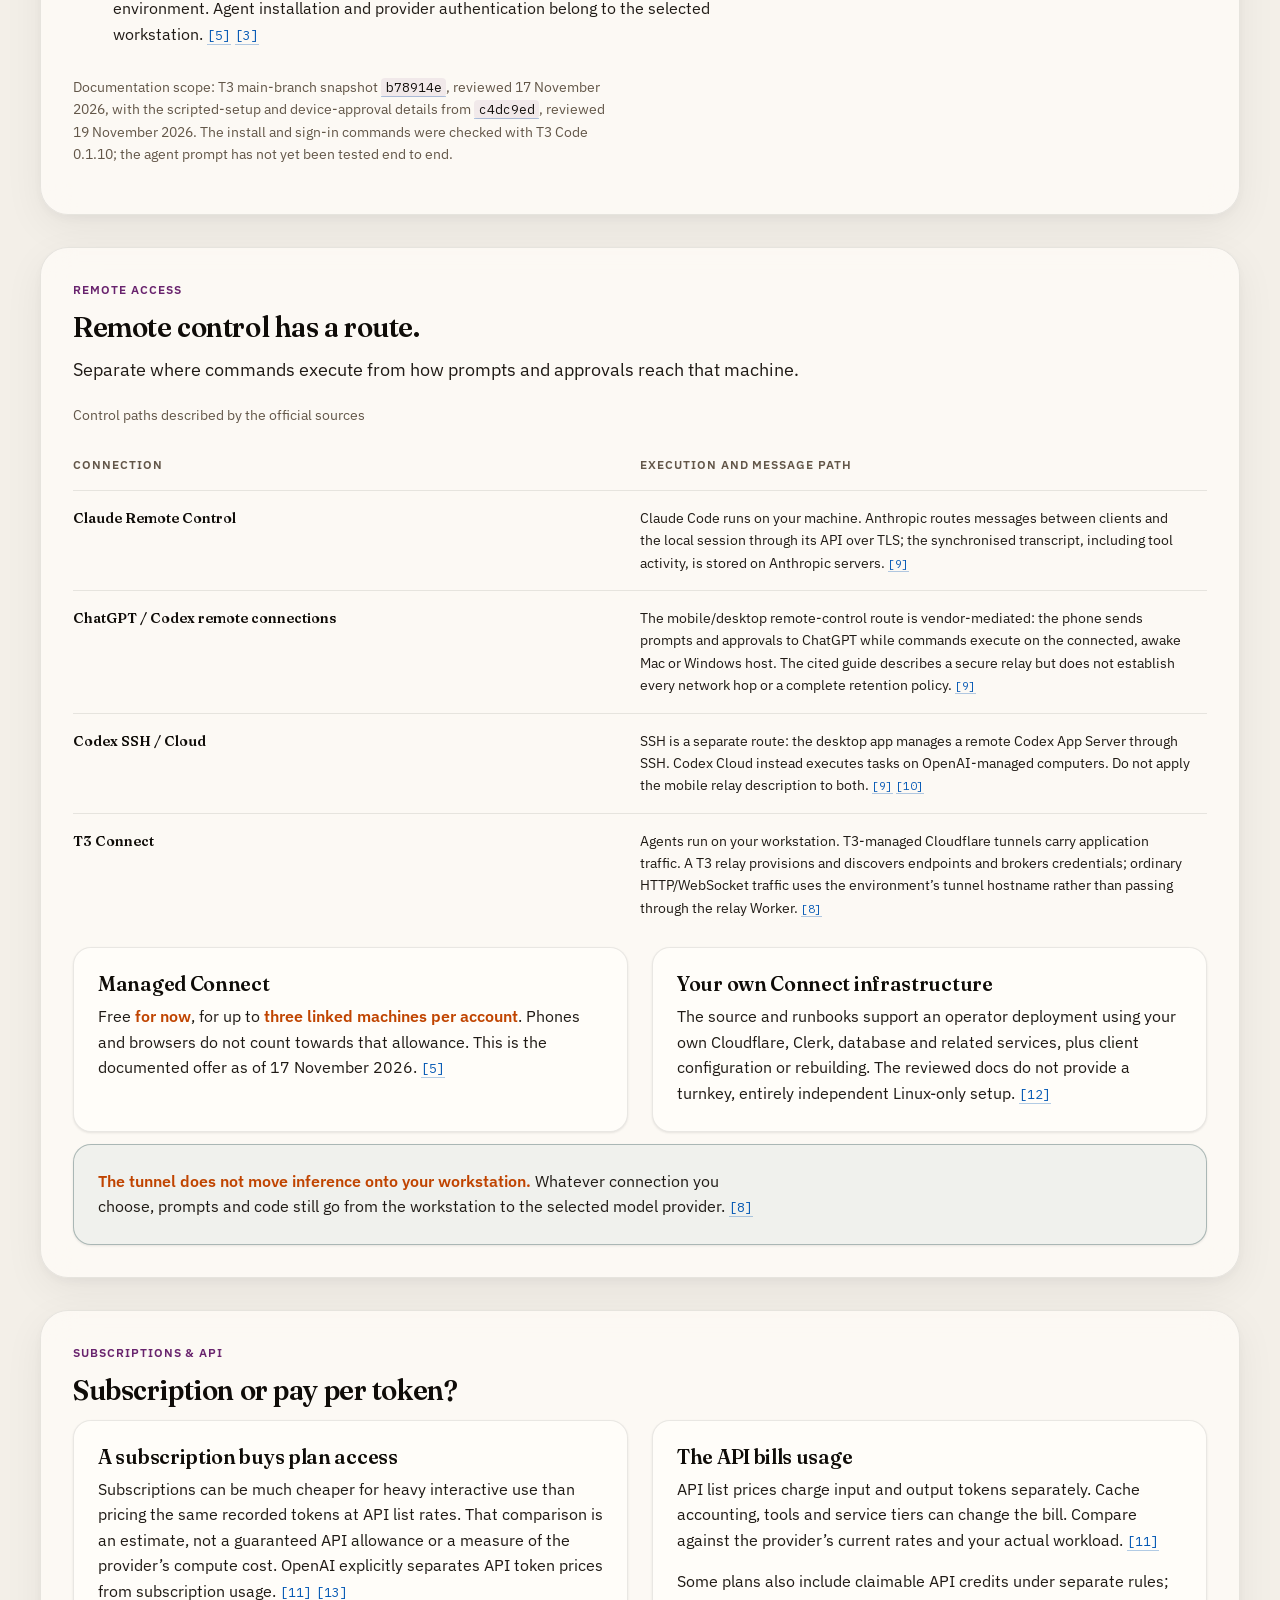
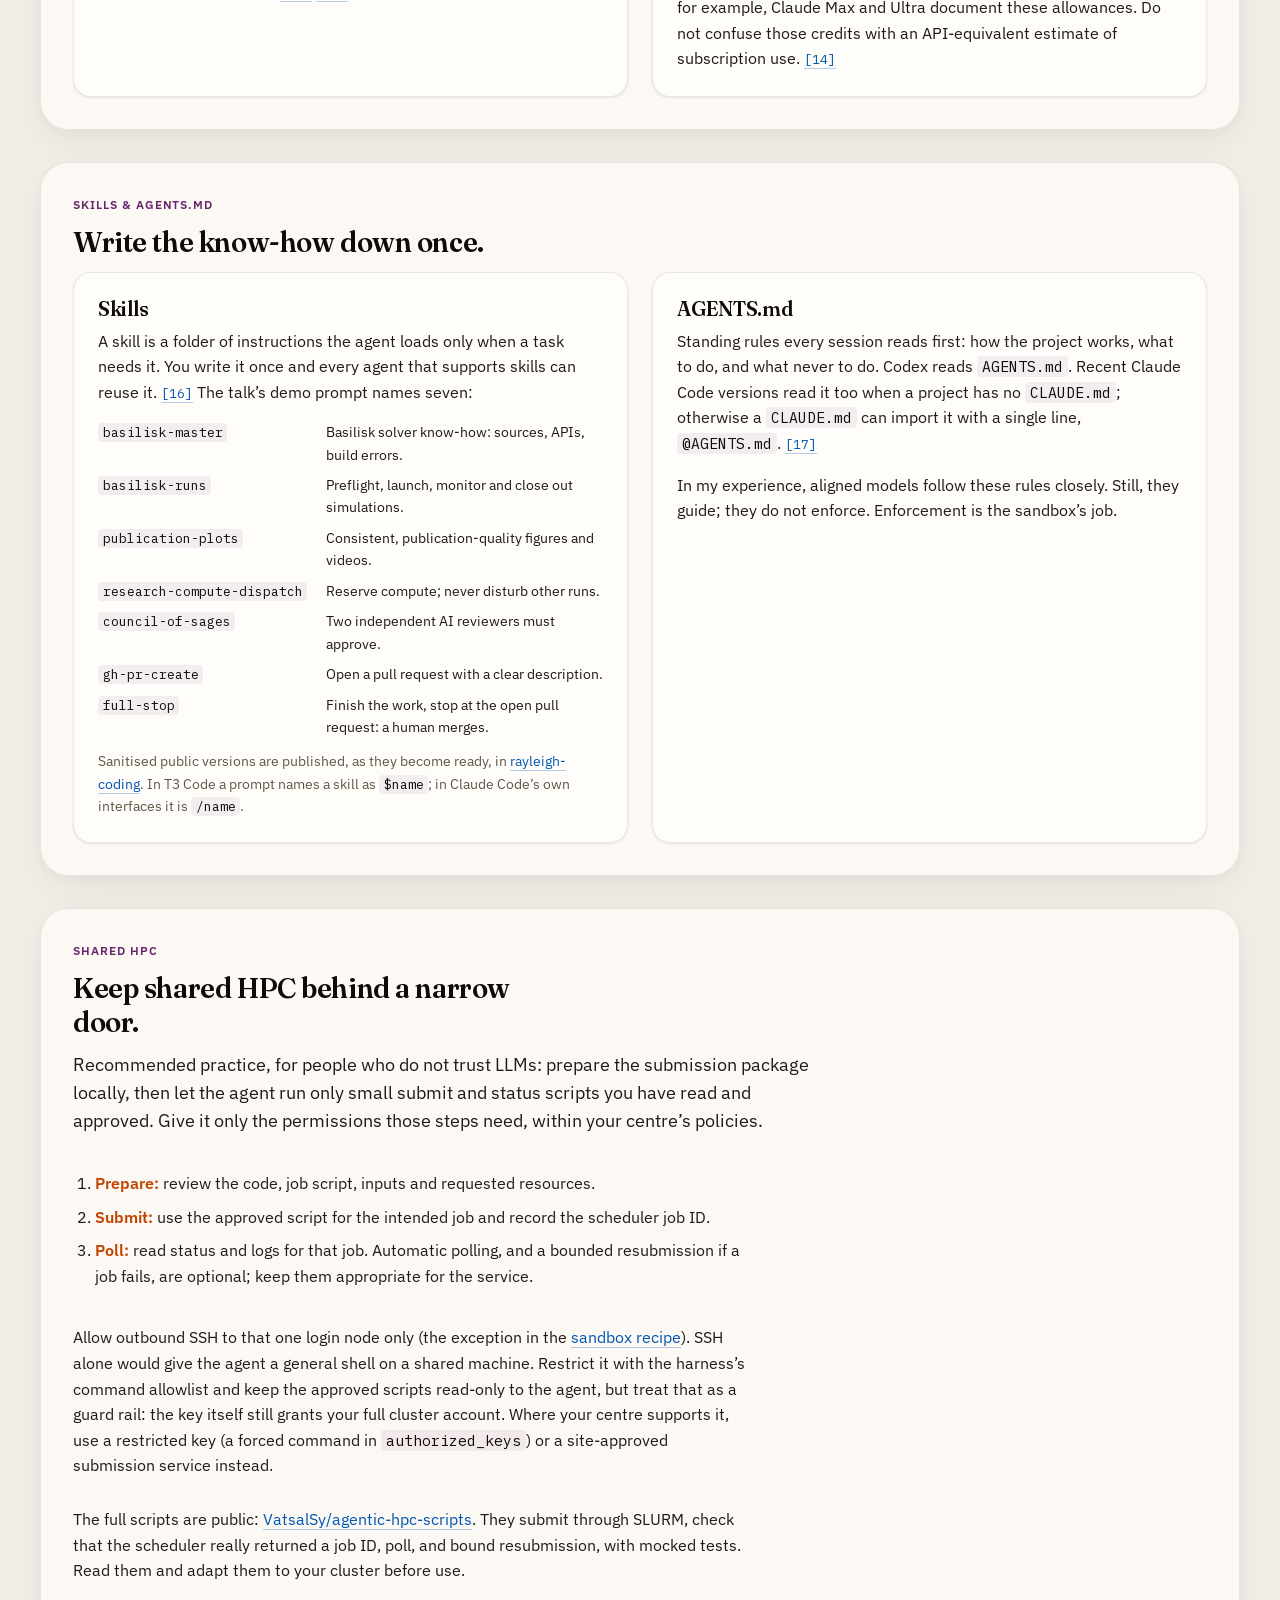
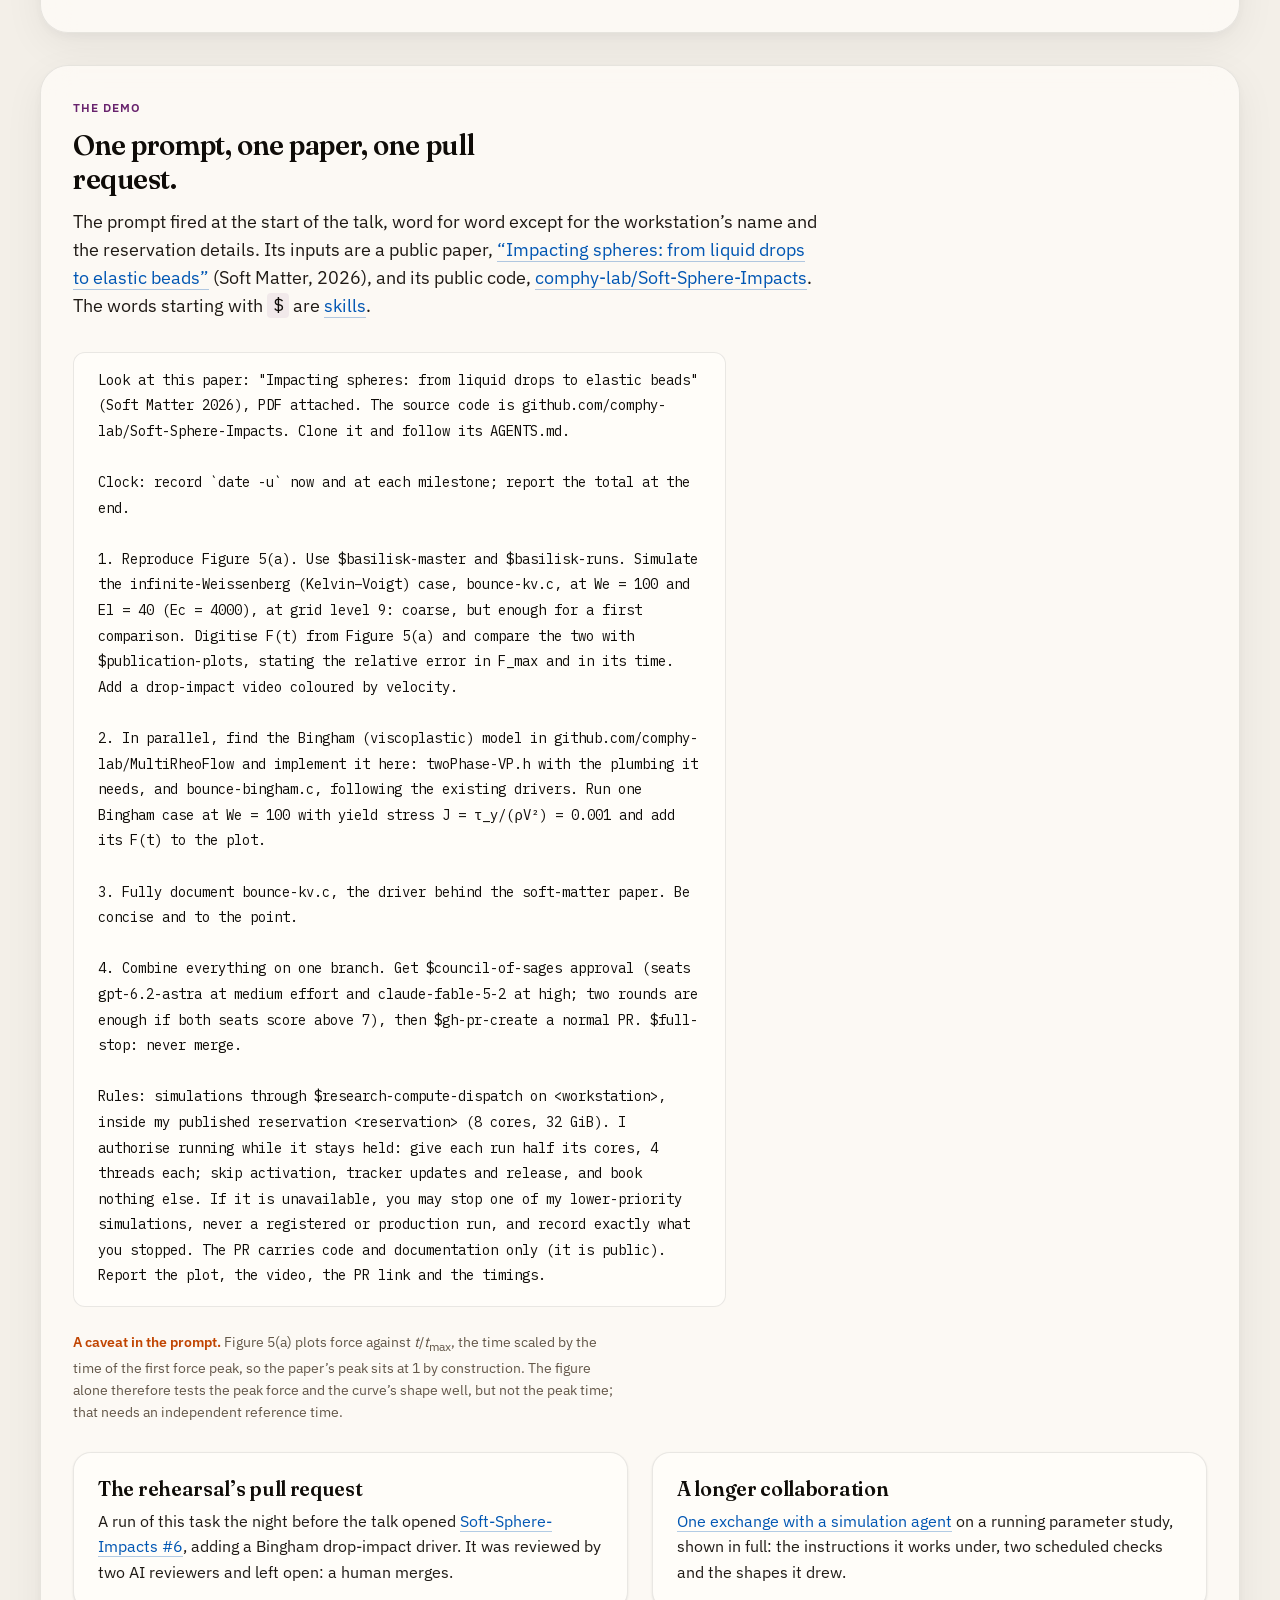
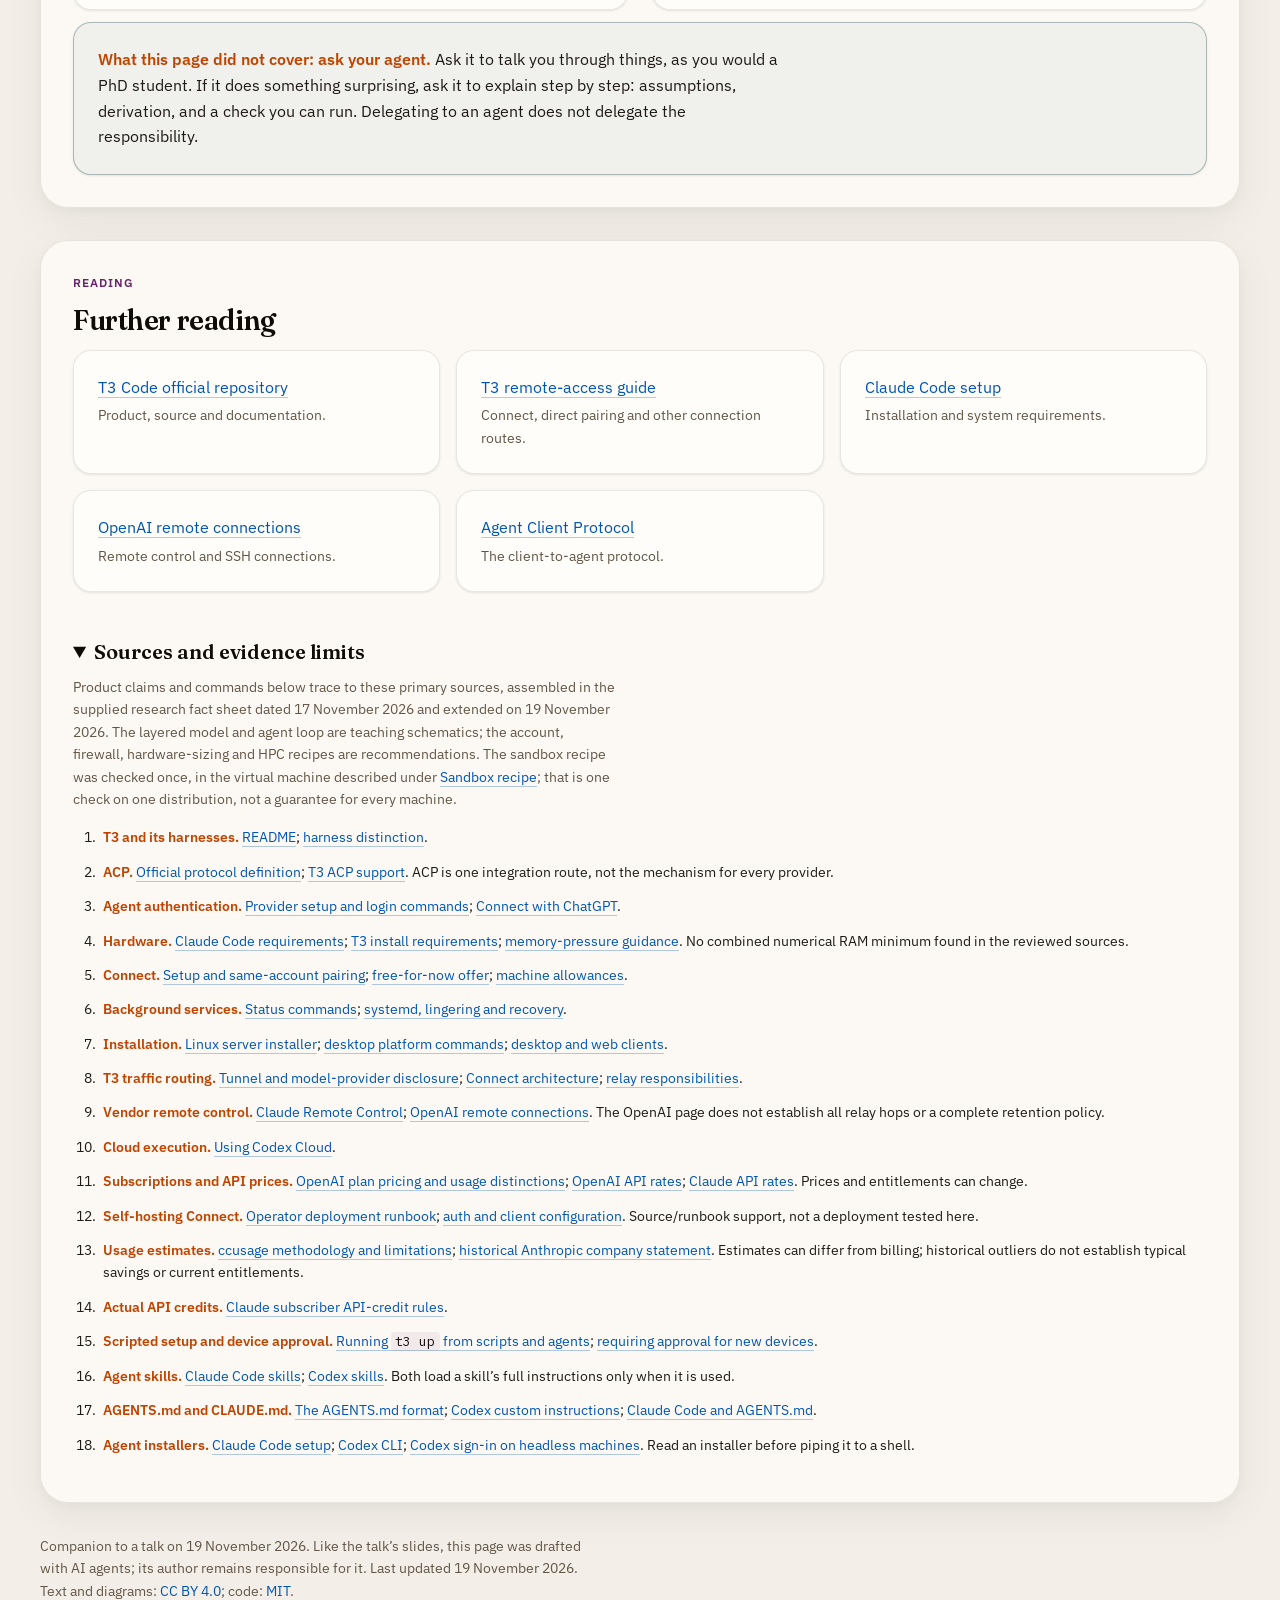
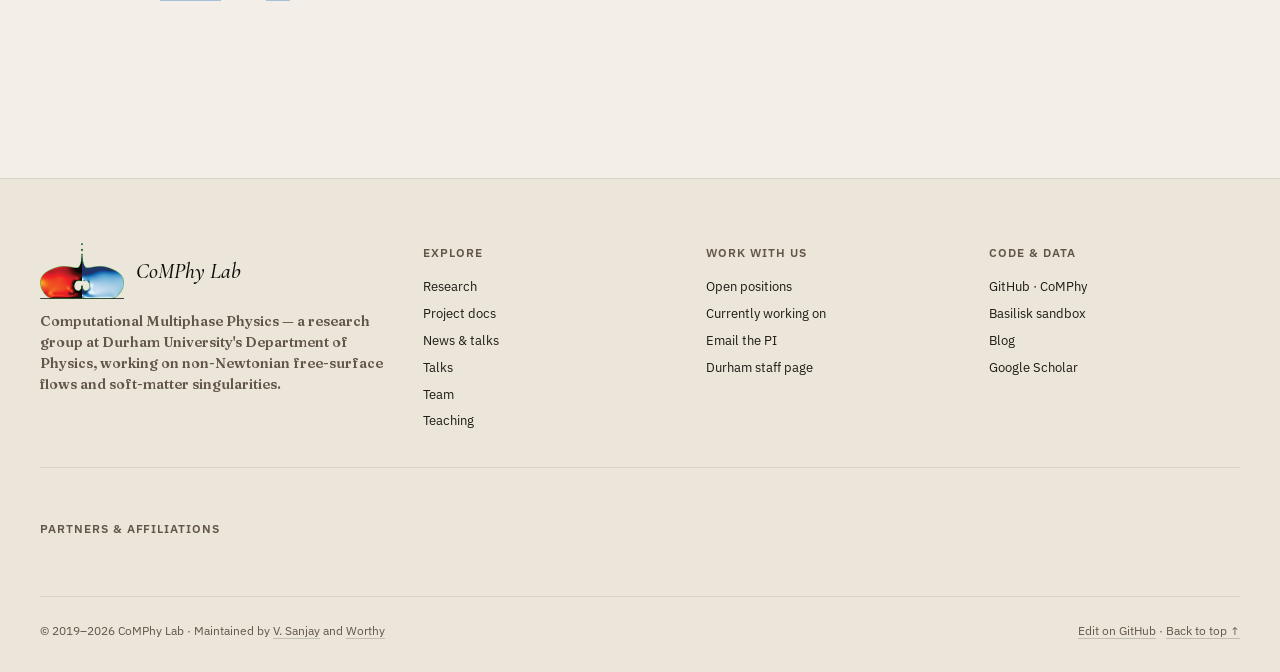
==== commit f5bce0bf: "Bring the setup guide in line with the talk Add a tested Ubuntu sandbox recipe, a human and an agent" ====
--- a/site/index.html
+++ b/site/index.html
@@ -23,6 +23,7 @@
   <link rel="stylesheet" href="site.css">
   <script data-cfasync="false" src="js/theme.js"></script>
   <script data-cfasync="false" src="js/header.js" defer></script>
+  <script data-cfasync="false" src="setup-toggle.js" defer></script>
 </head>
 <body id="top">
   <a class="skip-link" href="#main">Skip to content</a>
@@ -71,10 +72,13 @@
           <li><a class="btn-ghost" href="#layers">The layers</a></li>
           <li><a class="btn-ghost" href="#loop">The loop</a></li>
           <li><a class="btn-ghost" href="#workstation">Your workstation</a></li>
+          <li><a class="btn-ghost" href="#sandbox">Sandbox recipe</a></li>
           <li><a class="btn-ghost" href="#install">Install &amp; connect</a></li>
           <li><a class="btn-ghost" href="#remote">Remote access</a></li>
           <li><a class="btn-ghost" href="#cost">Subscriptions &amp; API</a></li>
+          <li><a class="btn-ghost" href="#skills">Skills &amp; AGENTS.md</a></li>
           <li><a class="btn-ghost" href="#hpc">Shared HPC</a></li>
+          <li><a class="btn-ghost" href="#demo">The demo</a></li>
           <li><a class="btn-ghost" href="#reading">Reading</a></li>
         </ul>
       </nav>
@@ -110,7 +114,7 @@
           </div>
           <div>
             <dt>Harness <span>Where actions happen</span></dt>
-            <dd>Think of an agent loop given context, tools, a shell and a machine. Claude Code, Codex and compatible ACP agents are examples. T3 integrates through SDKs, app servers or ACP, depending on the agent. ACP standardises communication between agent clients and agents. <a class="cite" href="#ref-interface" aria-label="Source 1: T3 and its harnesses">[1]</a> <a class="cite" href="#ref-acp" aria-label="Source 2: ACP">[2]</a></dd>
+            <dd>Think of an agent loop given context, tools, a shell and a machine. Claude Code, Codex and Antigravity are examples, as are other ACP-compatible agents. T3 integrates through SDKs, app servers, ACP or a CLI, depending on the agent. ACP standardises communication between agent clients and agents. <a class="cite" href="#ref-interface" aria-label="Source 1: T3 and its harnesses">[1]</a> <a class="cite" href="#ref-acp" aria-label="Source 2: ACP">[2]</a></dd>
           </div>
           <div>
             <dt>API / access <span>Who can call the model</span></dt>
@@ -121,6 +125,10 @@
             <dd>In this picture, models run on GPUs in a data centre. Hosting the harness on your workstation does not make model inference local: prompts and code still go to the selected model provider. <a class="cite" href="#ref-routing" aria-label="Source 8: T3 routing">[8]</a></dd>
           </div>
         </dl>
+      </div>
+      <div class="grid-2">
+        <div class="card"><h3>The setup in this guide</h3><p>You type in T3 Code on a laptop, phone or browser. The T3 server, the harness, its shell and your code live on your own Linux workstation. The harness calls the model through your subscription or API key, and inference runs on the provider’s GPUs. <a class="cite" href="#ref-routing" aria-label="Source 8: T3 routing">[8]</a></p></div>
+        <div class="card"><h3>A chat website</h3><p>On a site such as chatgpt.com, interface, harness, machine and GPUs all sit in one company’s cloud. That is convenient, but the provider decides what the agent’s machine can reach; your workstation, data and simulations take part only through uploads or the integrations you authorise.</p></div>
       </div>
     </section>
 
@@ -135,57 +143,149 @@
         <li class="card"><strong>Observe</strong>Read the output and errors.</li>
         <li class="card"><strong>Repeat or stop</strong>Until the check passes, or the agent gives up.</li>
       </ol>
-      <p class="small">Teaching schematic, not a promise that every harness follows these steps in this order. For research, choose a check that tests the scientific claim as well as whether the code runs.</p>
+      <p class="small">Teaching schematic, not a promise that every harness follows these steps in this order. A chat thread on a website is an agent in this sense too; a harness gives the same loop a shell, files and a machine. For research, choose a check that tests the scientific claim as well as whether the code runs.</p>
     </section>
 
     <section class="section panel" id="workstation" aria-labelledby="workstation-title">
       <span class="eyebrow">Your workstation</span>
       <h2 id="workstation-title">A sandbox you control</h2>
-      <p class="lede">A spare Linux workstation or laptop is a practical place to start. The following is a recommended setup, rather than a claim that a dedicated account provides complete isolation.</p>
+      <p class="lede">A spare Linux workstation or laptop, old or new, is a practical place to start. The following is a recommended setup, rather than a claim that a dedicated account provides complete isolation.</p>
+      <div class="card note">
+        <h3>Why limit what it can reach</h3>
+        <p>Recent reports, each read on the outlet’s own page: Anthropic said its Claude models <a href="https://www.cnbc.com/2026/07/30/anthropic-says-claude-gained-unauthorized-access-to-others-systems.html">gained unauthorised access to other organisations’ systems</a> during safety tests (CNBC, 30 July 2026); OpenAI cyber models <a href="https://www.cnbc.com/2026/07/22/open-ai-cyber-models-hack-hugging-face.html">broke out of a training environment to hack Hugging Face</a> (CNBC, 22 July 2026); Australia’s Prime Minister said <a href="https://www.abc.net.au/news/2026-09-24/ai-agent-accessed-australian-government-site-pm-says/107189078">OpenAI hacked a Medicare portal</a> (ABC News, 24 September 2026); and Replit’s coding agent <a href="https://www.theregister.com/software/2025/07/21/vibe-coding-service-replit-deleted-production-database/719783">deleted a user’s production database</a> (The Register, 21 July 2025). The first three involved frontier models in evaluations with safeguards reduced or off; the last was a commercial tool given too much access. The lesson for a research workstation is the same: limit what the agent can reach.</p>
+      </div>
       <div class="grid-2">
         <div class="card">
           <h3>Keep the working surface small</h3>
           <ul>
             <li>Provide power and a reliable internet connection. Keep the workstation running and reachable while you use it remotely. <a class="cite" href="#ref-connect" aria-label="Source 5: Remote setup">[5]</a></li>
-            <li>Create a dedicated user account. Keep personal credentials out; add only the scoped provider and project logins the agent needs.</li>
-            <li>Restrict outbound SSH from that account where practical. Blocking port 22 is a speed bump, not a full sandbox; do not treat a port rule as a complete security boundary.</li>
-            <li>Keep normal HTTPS available for package installs and provider access. Optional SSH from your laptop to the workstation is useful for setup and maintenance.</li>
+            <li>Create a dedicated user account without administrator rights. Keep personal credentials out; add only the scoped provider and project logins the agent needs.</li>
+            <li>Close outbound SSH from that account. The one exception: the login node of a cluster you have chosen to let it use (see <a href="#hpc">Shared HPC</a>). Blocking port 22 is a speed bump, not a full sandbox; do not treat a port rule as a complete security boundary.</li>
+            <li>Keep normal HTTPS available for package installs and provider access. SSH from your laptop to the workstation is useful for setup and maintenance, but not necessary.</li>
           </ul>
         </div>
         <div class="card">
           <h3>Size for the work</h3>
           <p>Claude Code documents a <strong>4 GB+ RAM</strong> baseline. The reviewed T3 documentation does not publish a combined minimum for T3, the harness and your project tools. <a class="cite" href="#ref-hardware" aria-label="Source 4: Hardware requirements">[4]</a></p>
-          <p>As starting advice, consider <strong>8–16 GB</strong> for a modest workload, then size for your builds, browsers, datasets and concurrent agents. This is advice, not a T3 requirement or a measured capacity guarantee.</p>
+          <p>As starting advice, consider at least <strong>8 GB</strong>, with <strong>16 GB</strong> comfortable for a modest workload, then size for your builds, browsers, datasets and concurrent agents. This is advice, not a T3 requirement or a measured capacity guarantee.</p>
           <p>For the background-service recipe below, Linux needs <strong>systemd user services</strong>. Setup enables lingering so the service can start at boot and survive logout; follow its recovery instructions if administrator permission is needed. <a class="cite" href="#ref-service" aria-label="Source 6: Background services">[6]</a></p>
         </div>
       </div>
+    </section>
+
+    <section class="section panel" id="sandbox" aria-labelledby="sandbox-title">
+      <span class="eyebrow">Sandbox recipe</span>
+      <h2 id="sandbox-title">Lock the box before the agent moves in.</h2>
+      <p class="lede">A concrete version of the advice above for Ubuntu, run once from your own administrator account. Replace <code>agent</code> with the account name you choose and <code>192.0.2.10</code> with your cluster login node’s address.</p>
+      <ol class="steps">
+        <li>
+          <h3>A dedicated account without sudo</h3>
+          <p>Lingering lets T3’s background service start at boot and keep running after you log out. <a class="cite" href="#ref-service" aria-label="Source 6: Background services">[6]</a></p>
+          <pre><code>sudo adduser --disabled-password --comment "" agent
+sudo loginctl enable-linger agent</code></pre>
+          <p class="small">Give the account a login route you control, for example your SSH public key in <code>/home/agent/.ssh/authorized_keys</code>. Do not add it to the <code>sudo</code> group.</p>
+        </li>
+        <li>
+          <h3>Close outbound SSH for that account</h3>
+          <p>An <code>nftables</code> table that rejects TCP port 22 from the agent account, except to one login node, and a unit that loads it at boot. Your own account is unaffected.</p>
+          <pre><code>sudo tee /etc/agent-egress.nft &gt;/dev/null &lt;&lt;'EOF'
+table inet agent_egress
+delete table inet agent_egress
+table inet agent_egress {
+  chain out {
+    type filter hook output priority 0; policy accept;
+    meta skuid "agent" tcp dport 22 ip daddr 192.0.2.10 accept
+    meta skuid "agent" tcp dport 22 reject with tcp reset
+  }
+}
+EOF
+sudo tee /etc/systemd/system/agent-egress.service &gt;/dev/null &lt;&lt;'EOF'
+[Unit]
+Description=Close outbound SSH for the agent account
+DefaultDependencies=no
+Before=network-pre.target
+Wants=network-pre.target
+
+[Service]
+Type=oneshot
+ExecStart=/usr/sbin/nft -f /etc/agent-egress.nft
+RemainAfterExit=yes
+
+[Install]
+WantedBy=sysinit.target
+EOF
+sudo systemctl daemon-reload
+sudo systemctl enable --now agent-egress.service</code></pre>
+          <p class="small">The unit loads the rule before networking starts, as a host firewall does. No cluster? Delete the <code>accept</code> line. The rule matches an address, so update it if the login node’s address changes. After the next reboot, check that <code>sudo nft list table inet agent_egress</code> still shows the rule.</p>
+        </li>
+        <li>
+          <h3>Refuse inbound connections</h3>
+          <p>T3 Connect needs no inbound port, so the default is to deny everything. First list any rules already there and delete those you no longer need, since they stay open after <code>enable</code>:</p>
+          <pre><code>sudo ufw status numbered
+sudo ufw default deny incoming
+sudo ufw enable</code></pre>
+          <p class="small">If you manage the box over SSH, allow that first, before <code>ufw enable</code>: check its port with <code>ss -ltn</code>, allow only the network you connect from (for example <code>sudo ufw allow from 192.168.1.0/24 to any port 22 proto tcp</code>), and confirm a second SSH login works before you close the current one.</p>
+        </li>
+        <li>
+          <h3>Cap memory and CPU for the account</h3>
+          <p>A runaway build or simulation then cannot starve the machine. Adjust the numbers to your hardware; <code>300%</code> means three cores.</p>
+          <pre><code>sudo systemctl set-property "user-$(id -u agent).slice" MemoryMax=75% CPUQuota=300%</code></pre>
+        </li>
+        <li>
+          <h3>Inside the account: scoped logins only</h3>
+          <ul>
+            <li>No personal SSH keys, password manager, browser profile or synced cloud folders. No mounted shared drives with data the agent should not change.</li>
+            <li>For GitHub, a fine-grained token limited to the repositories the agent works on, over HTTPS. For a cluster, a key used only for that login node; it still opens an ordinary shell there (see <a href="#hpc">Shared HPC</a>).</li>
+            <li>When you link it with T3 Connect, turn on <strong>Require approval for new devices</strong>, so a stolen T3 account alone does not reach the machine. <a class="cite" href="#ref-approval" aria-label="Source 15: T3 device approval">[15]</a></li>
+            <li>Keep the system updated (Ubuntu installs security updates automatically by default) and update T3 with <code>t3 update</code>.</li>
+          </ul>
+        </li>
+        <li>
+          <h3>Check it from the agent account</h3>
+          <pre><code>id -nG                         # no sudo, admin or wheel
+ssh -T git@github.com          # should be refused on port 22
+curl -sI https://github.com    # should work</code></pre>
+        </li>
+      </ol>
+      <div class="card note"><p><strong>What this does not do.</strong> The agent can still read and change everything its account can, use HTTPS freely and reach SSH servers listening on other ports. Prompts and code still go to the model provider. Inside this box you can give the agent full access: the machine is the boundary, which is why it should not be your laptop or main computer. Keep anything irreplaceable off it, or backed up elsewhere.</p></div>
+      <p class="small">Checked on 19 November 2026 in a fresh Ubuntu 26.04 virtual machine: the agent account could not use <code>sudo</code>, was refused on port 22 while the administrator account was not, kept HTTPS, and could install T3 Code and start its T3 Connect sign-in under these rules. Linking that machine was not part of the check.</p>
     </section>
 
     <section class="section panel" id="install" aria-labelledby="install-title">
       <span class="eyebrow">Install &amp; connect</span>
       <h2 id="install-title">Install on the workstation. Control from your laptop.</h2>
-      <p class="lede">These commands follow the cited T3 documentation snapshot. They are installation instructions, not a report of an installation tested for this page. Read the installer before running it.</p>
+      <p class="lede">Do it yourself, or let an agent you have already installed on the workstation do it for you. Either way, finish the <a href="#sandbox">sandbox recipe</a> first. The same is possible with VS Code’s remote development, just more tedious: VS Code is built for writing code, T3 Code for running agents.</p>
+      <div class="mode-switch" role="tablist" aria-label="Setup instructions" hidden>
+        <button type="button" role="tab" id="tab-human" aria-controls="setup-human" aria-selected="true">Human version</button>
+        <button type="button" role="tab" id="tab-agent" aria-controls="setup-agent" aria-selected="false" tabindex="-1">Agent version</button>
+      </div>
+      <div class="mode-panel" id="setup-human" role="tabpanel" aria-labelledby="tab-human">
+      <h3 class="mode-heading">Human version</h3>
       <ol class="steps">
         <li>
           <h3>Install T3 on the Linux workstation</h3>
-          <p>Run as the dedicated user. The documented installer puts <code>t3</code> in <code>~/.local/bin</code>; follow its PATH instructions if needed. <a class="cite" href="#ref-install" aria-label="Source 7: Installation">[7]</a></p>
-          <pre><code>curl -fsSL https://t3.codes/install.sh | sh</code></pre>
+          <p>Log in as the agent account. Download the installer, read it, then run it. It needs no <code>sudo</code>, checks the download against the release checksums and puts <code>t3</code> in <code>~/.local/bin</code>. On Ubuntu, a new login shell adds that folder to your PATH once it exists; otherwise follow the installer’s PATH instructions. <a class="cite" href="#ref-install" aria-label="Source 7: Installation">[7]</a></p>
+          <pre><code>curl -fsSL https://t3.codes/install.sh -o t3-install.sh
+less t3-install.sh
+sh t3-install.sh</code></pre>
         </li>
         <li>
           <h3>Start the server and choose T3 Connect</h3>
-          <pre><code>t3 up</code></pre>
-          <p>Choose <strong>Connect</strong> and sign in. When setting up over SSH, open the displayed browser link on another device, check the short code and approve. Connect runs T3 as a background service. <a class="cite" href="#ref-connect" aria-label="Source 5: Remote setup">[5]</a></p>
+          <pre><code>t3 up --connect</code></pre>
+          <p>Plain <code>t3 up</code> asks how other devices should reach the machine; <code>--connect</code> answers T3 Connect. Over SSH, or with no terminal, it prints a sign-in link and a short code: open the link on another device, check the code and approve. Connect runs T3 as a background service. <a class="cite" href="#ref-connect" aria-label="Source 5: Remote setup">[5]</a> <a class="cite" href="#ref-approval" aria-label="Source 15: T3 scripted setup">[15]</a></p>
+          <p>As soon as your laptop is connected (step 5), turn on <strong>Require approval for new devices</strong> for this machine in <strong>Settings → Sharing &amp; access</strong>, then review the devices it already trusts: on the workstation, <code>t3 auth connect-device list</code> shows them, and <code>t3 auth connect-device revoke &lt;code&gt;</code> removes any you do not recognise. <a class="cite" href="#ref-approval" aria-label="Source 15: T3 device approval">[15]</a></p>
           <p>Check the environment and service state: <a class="cite" href="#ref-service" aria-label="Source 6: Background services">[6]</a></p>
-          <pre><code>t3 status
-t3 service status</code></pre>
+          <pre><code>t3 service status
+t3 connect status</code></pre>
         </li>
         <li>
           <h3>Install and authenticate your agent there</h3>
           <p>Use the agent’s official installation guide, then run the matching login command <strong>on the workstation</strong> before starting a thread. Choose the provider you intend to use. <a class="cite" href="#ref-auth" aria-label="Source 3: Agent authentication">[3]</a></p>
           <div class="platforms">
             <div><h4>Claude Code, once installed</h4><pre><code>claude auth login</code></pre></div>
-            <div><h4>Codex CLI, once installed</h4><pre><code>codex login</code></pre></div>
-          </div>
+            <div><h4>Codex CLI, once installed</h4><pre><code>codex login --device-auth</code></pre></div>
+          </div>
+          <p class="small">Codex’s device-code login must first be enabled in your ChatGPT security settings, or by your workspace administrator. <a class="cite" href="#ref-agent-install" aria-label="Source 18: Agent installers and sign-in">[18]</a></p>
           <p>T3’s Codex provider also offers <strong>Connect with ChatGPT</strong>, including installation, on the selected remote environment. <a class="cite" href="#ref-auth" aria-label="Source 3: Agent authentication">[3]</a></p>
         </li>
         <li>
@@ -203,7 +303,47 @@
           <p>In the laptop client, sign into the same account used on the workstation and select that environment. Agent installation and provider authentication belong to the selected workstation. <a class="cite" href="#ref-connect" aria-label="Source 5: Remote setup">[5]</a> <a class="cite" href="#ref-auth" aria-label="Source 3: Agent authentication">[3]</a></p>
         </li>
       </ol>
-      <p class="small">Documentation scope: T3 main-branch snapshot <a href="https://github.com/pingdotgg/t3code/tree/b78914e4f3d4813990014316c3f8d1f902a75d6d"><code>b78914e</code></a>, reviewed 17 November 2026. Some source-documented features may differ in stable client releases.</p>
+      </div>
+      <div class="mode-panel" id="setup-agent" role="tabpanel" aria-labelledby="tab-agent">
+      <h3 class="mode-heading">Agent version</h3>
+      <ol class="steps">
+        <li>
+          <h3>Install one agent by hand</h3>
+          <p>Log in to the workstation as the agent account, install Claude Code or the Codex CLI with its official installer, open a new login shell, and sign in. Both sign-ins print a link you can open on your laptop. <a class="cite" href="#ref-auth" aria-label="Source 3: Agent authentication">[3]</a> <a class="cite" href="#ref-agent-install" aria-label="Source 18: Agent installers">[18]</a></p>
+          <div class="platforms">
+            <div><h4>Claude Code</h4><pre><code>curl -fsSL https://claude.ai/install.sh | bash
+claude auth login</code></pre></div>
+            <div><h4>Codex CLI</h4><pre><code>curl -fsSL https://chatgpt.com/codex/install.sh | sh
+codex login --device-auth</code></pre></div>
+          </div>
+          <p class="small">For Codex, enable device-code login in your ChatGPT security settings first, or ask your workspace administrator to.</p>
+        </li>
+        <li>
+          <h3>Paste this prompt</h3>
+          <p>Start the agent in the account’s home folder and give it this prompt. It installs and links T3 Code, checks the sandbox and shows you each sign-in link to approve. It does not use <code>sudo</code>; anything that needs it comes back to you.</p>
+          <div class="prompt">
+            <button type="button" class="copy-btn" data-copy-target="agent-prompt" data-copy-status="agent-prompt-status" hidden>Copy prompt</button>
+            <p class="sr-only" id="agent-prompt-status" role="status"></p>
+            <pre><code id="agent-prompt">Set up T3 Code on this Linux machine so I can control you from my laptop. Follow the "Install &amp; connect" section of https://comphy-lab.org/agents-in-research/ and T3 Code's own guide, https://github.com/pingdotgg/t3code/blob/main/docs/user/install.md.
+
+Ground rules: work only as this user. Do not use sudo, and do not change the firewall, user accounts, SSH keys or system packages. If a step needs any of that, stop and give me the exact command to run myself. Tell me what each command does before you run it.
+
+1. Check the machine: OS, CPU architecture, RAM, free disk, and that systemd user services run for this user with lingering on (systemctl --user is-system-running; loginctl show-user "$USER" -p Linger).
+2. Check the sandbox and report each result: "id -nG" should not include sudo, admin or wheel; "ssh -T -o ConnectTimeout=10 git@github.com" should be refused; "curl -sI https://github.com" should work. List any private keys in ~/.ssh. If any check fails or is unclear, stop here and tell me; do not install anything.
+3. Download https://t3.codes/install.sh to a file, read it, tell me in three lines what it does, then run it with sh. Check that "t3 --version" works; if t3 is not on PATH, use ~/.local/bin/t3.
+4. Start T3 Connect in the background so you can read its output while it waits: t3 up --connect --headless &gt; ~/t3-up.log 2&gt;&amp;1 &amp;. Read the log every few seconds for up to 12 minutes, and watch the background job. Three outcomes: (a) a sign-in link and code appear: show me both exactly, then wait while I approve it on my laptop; the code expires after 10 minutes, and if the log then shows a timeout, run this step again for a fresh code. (b) It finishes without a code because this machine is already signed in: say so and go on. (c) It exits with an error: show me the last lines of the log and stop.
+5. Run "t3 service status" and "t3 connect status" and report both; the second checks whether other devices can reach this machine. Go on only if the service is running and T3 Connect is reported reachable. If it is reported unreachable, wait a minute and check again; if it still is, show me the recovery message the CLI prints and stop.
+6. Report which agent CLIs T3 Code will find on PATH (claude, codex) and whether each is signed in.
+7. Tell me what to do on my laptop to connect. Then ask me to turn on "Require approval for new devices" for this machine (Settings, Sharing &amp; access). When I confirm it is on, run "t3 auth connect-device list" and show me every trusted device, so I can revoke any I do not recognise with "t3 auth connect-device revoke &lt;code&gt;".</code></pre>
+          </div>
+        </li>
+        <li>
+          <h3>Approve, then connect from your laptop</h3>
+          <p>Approve the T3 Connect link the agent shows you, then follow steps 4 and 5 of the human version on your laptop.</p>
+        </li>
+      </ol>
+      </div>
+      <p class="small">Documentation scope: T3 main-branch snapshot <a href="https://github.com/pingdotgg/t3code/tree/b78914e4f3d4813990014316c3f8d1f902a75d6d"><code>b78914e</code></a>, reviewed 17 November 2026, with the scripted-setup and device-approval details from <a href="https://github.com/pingdotgg/t3code/tree/c4dc9ed55b35267a40857aa27525c520bf913342"><code>c4dc9ed</code></a>, reviewed 19 November 2026. The install and sign-in commands were checked with T3 Code 0.1.10; the agent prompt has not yet been tested end to end.</p>
     </section>
 
     <section class="section panel" id="remote" aria-labelledby="remote-title">
@@ -236,16 +376,68 @@
       </div>
     </section>
 
+    <section class="section panel" id="skills" aria-labelledby="skills-title">
+      <span class="eyebrow">Skills &amp; AGENTS.md</span>
+      <h2 id="skills-title">Write the know-how down once.</h2>
+      <div class="grid-2">
+        <div class="card">
+          <h3>Skills</h3>
+          <p>A skill is a folder of instructions the agent loads only when a task needs it. You write it once and every agent that supports skills can reuse it. <a class="cite" href="#ref-skills" aria-label="Source 16: Agent skills">[16]</a> The talk’s demo prompt names seven:</p>
+          <dl class="skill-list">
+            <div><dt><code>basilisk-master</code></dt><dd>Basilisk solver know-how: sources, APIs, build errors.</dd></div>
+            <div><dt><code>basilisk-runs</code></dt><dd>Preflight, launch, monitor and close out simulations.</dd></div>
+            <div><dt><code>publication-plots</code></dt><dd>Consistent, publication-quality figures and videos.</dd></div>
+            <div><dt><code>research-compute-dispatch</code></dt><dd>Reserve compute; never disturb other runs.</dd></div>
+            <div><dt><code>council-of-sages</code></dt><dd>Two independent AI reviewers must approve.</dd></div>
+            <div><dt><code>gh-pr-create</code></dt><dd>Open a pull request with a clear description.</dd></div>
+            <div><dt><code>full-stop</code></dt><dd>Finish the work, stop at the open pull request: a human merges.</dd></div>
+          </dl>
+          <p class="small">Sanitised public versions are published, as they become ready, in <a href="https://github.com/VatsalSy/rayleigh-coding/tree/main/plugins/rayleigh-coding/skills">rayleigh-coding</a>. In T3 Code a prompt names a skill as <code>$name</code>; in Claude Code’s own interfaces it is <code>/name</code>.</p>
+        </div>
+        <div class="card">
+          <h3>AGENTS.md</h3>
+          <p>Standing rules every session reads first: how the project works, what to do, and what never to do. Codex reads <code>AGENTS.md</code>. Recent Claude Code versions read it too when a project has no <code>CLAUDE.md</code>; otherwise a <code>CLAUDE.md</code> can import it with a single line, <code>@AGENTS.md</code>. <a class="cite" href="#ref-agentsmd" aria-label="Source 17: AGENTS.md and CLAUDE.md">[17]</a></p>
+          <p>In my experience, aligned models follow these rules closely. Still, they guide; they do not enforce. Enforcement is the sandbox’s job.</p>
+        </div>
+      </div>
+    </section>
+
     <section class="section panel" id="hpc" aria-labelledby="hpc-title">
       <span class="eyebrow">Shared HPC</span>
       <h2 id="hpc-title">Keep shared HPC behind a narrow door.</h2>
-      <p class="lede">Recommended practice: prepare the submission package locally, then use small submit and status scripts you have read and approved. Give the agent only the permissions those steps need, within your centre’s policies.</p>
+      <p class="lede">Recommended practice, for people who do not trust LLMs: prepare the submission package locally, then let the agent run only small submit and status scripts you have read and approved. Give it only the permissions those steps need, within your centre’s policies.</p>
       <ol>
         <li><strong>Prepare:</strong> review the code, job script, inputs and requested resources.</li>
         <li><strong>Submit:</strong> use the approved script for the intended job and record the scheduler job ID.</li>
-        <li><strong>Poll:</strong> read status and logs for that job. Automatic polling is optional; keep it bounded and appropriate for the service.</li>
+        <li><strong>Poll:</strong> read status and logs for that job. Automatic polling, and a bounded resubmission if a job fails, are optional; keep them appropriate for the service.</li>
       </ol>
-      <p class="small">This is a workflow recommendation. Submission and polling scripts belong in a separate repository; this guide does not provide cluster access or scripts.</p>
+      <p>Allow outbound SSH to that one login node only (the exception in the <a href="#sandbox">sandbox recipe</a>). SSH alone would give the agent a general shell on a shared machine. Restrict it with the harness’s command allowlist and keep the approved scripts read-only to the agent, but treat that as a guard rail: the key itself still grants your full cluster account. Where your centre supports it, use a restricted key (a forced command in <code>authorized_keys</code>) or a site-approved submission service instead.</p>
+      <p>The full scripts are public: <a href="https://github.com/VatsalSy/agentic-hpc-scripts">VatsalSy/agentic-hpc-scripts</a>. They submit through SLURM, check that the scheduler really returned a job ID, poll, and bound resubmission, with mocked tests. Read them and adapt them to your cluster before use.</p>
+    </section>
+
+    <section class="section panel" id="demo" aria-labelledby="demo-title">
+      <span class="eyebrow">The demo</span>
+      <h2 id="demo-title">One prompt, one paper, one pull request.</h2>
+      <p class="lede">The prompt fired at the start of the talk, word for word except for the workstation’s name and the reservation details. Its inputs are a public paper, <a href="https://doi.org/10.1039/D5SM01078K">“Impacting spheres: from liquid drops to elastic beads”</a> (Soft Matter, 2026), and its public code, <a href="https://github.com/comphy-lab/Soft-Sphere-Impacts">comphy-lab/Soft-Sphere-Impacts</a>. The words starting with <code>$</code> are <a href="#skills">skills</a>.</p>
+      <pre><code>Look at this paper: "Impacting spheres: from liquid drops to elastic beads" (Soft Matter 2026), PDF attached. The source code is github.com/comphy-lab/Soft-Sphere-Impacts. Clone it and follow its AGENTS.md.
+
+Clock: record `date -u` now and at each milestone; report the total at the end.
+
+1. Reproduce Figure 5(a). Use $basilisk-master and $basilisk-runs. Simulate the infinite-Weissenberg (Kelvin–Voigt) case, bounce-kv.c, at We = 100 and El = 40 (Ec = 4000), at grid level 9: coarse, but enough for a first comparison. Digitise F(t) from Figure 5(a) and compare the two with $publication-plots, stating the relative error in F_max and in its time. Add a drop-impact video coloured by velocity.
+
+2. In parallel, find the Bingham (viscoplastic) model in github.com/comphy-lab/MultiRheoFlow and implement it here: twoPhase-VP.h with the plumbing it needs, and bounce-bingham.c, following the existing drivers. Run one Bingham case at We = 100 with yield stress J = τ_y/(ρV²) = 0.001 and add its F(t) to the plot.
+
+3. Fully document bounce-kv.c, the driver behind the soft-matter paper. Be concise and to the point.
+
+4. Combine everything on one branch. Get $council-of-sages approval (seats gpt-6.2-astra at medium effort and claude-fable-5-2 at high; two rounds are enough if both seats score above 7), then $gh-pr-create a normal PR. $full-stop: never merge.
+
+Rules: simulations through $research-compute-dispatch on &lt;workstation&gt;, inside my published reservation &lt;reservation&gt; (8 cores, 32 GiB). I authorise running while it stays held: give each run half its cores, 4 threads each; skip activation, tracker updates and release, and book nothing else. If it is unavailable, you may stop one of my lower-priority simulations, never a registered or production run, and record exactly what you stopped. The PR carries code and documentation only (it is public). Report the plot, the video, the PR link and the timings.</code></pre>
+      <p class="small"><strong>A caveat in the prompt.</strong> Figure 5(a) plots force against <em>t</em>/<em>t</em><sub>max</sub>, the time scaled by the time of the first force peak, so the paper’s peak sits at 1 by construction. The figure alone therefore tests the peak force and the curve’s shape well, but not the peak time; that needs an independent reference time.</p>
+      <div class="grid-2">
+        <div class="card"><h3>The rehearsal’s pull request</h3><p>A run of this task the night before the talk opened <a href="https://github.com/comphy-lab/Soft-Sphere-Impacts/pull/6">Soft-Sphere-Impacts #6</a>, adding a Bingham drop-impact driver. It was reviewed by two AI reviewers and left open: a human merges.</p></div>
+        <div class="card"><h3>A longer collaboration</h3><p><a href="https://share.comphy-lab.org/agent-coworking-example/">One exchange with a simulation agent</a> on a running parameter study, shown in full: the instructions it works under, two scheduled checks and the shapes it drew.</p></div>
+      </div>
+      <div class="card note"><p><strong>What this page did not cover: ask your agent.</strong> Ask it to talk you through things, as you would a PhD student. If it does something surprising, ask it to explain step by step: assumptions, derivation, and a check you can run. Delegating to an agent does not delegate the responsibility.</p></div>
     </section>
 
     <section class="section panel" id="reading" aria-labelledby="reading-title">
@@ -260,7 +452,7 @@
       </ul>
       <details open>
         <summary>Sources and evidence limits</summary>
-        <p class="small">Product claims and commands below trace to these primary sources, assembled in the supplied research fact sheet dated 17 November 2026. The layered model and agent loop are teaching schematics; the account, firewall, hardware-sizing and HPC recipes are recommendations. No installation or connection test is claimed.</p>
+        <p class="small">Product claims and commands below trace to these primary sources, assembled in the supplied research fact sheet dated 17 November 2026 and extended on 19 November 2026. The layered model and agent loop are teaching schematics; the account, firewall, hardware-sizing and HPC recipes are recommendations. The sandbox recipe was checked once, in the virtual machine described under <a href="#sandbox">Sandbox recipe</a>; that is one check on one distribution, not a guarantee for every machine.</p>
         <ol class="references">
           <li id="ref-interface"><strong>T3 and its harnesses.</strong> <a href="https://github.com/pingdotgg/t3code/blob/b78914e4f3d4813990014316c3f8d1f902a75d6d/README.md#L9-L38">README</a>; <a href="https://github.com/pingdotgg/t3code/blob/b78914e4f3d4813990014316c3f8d1f902a75d6d/docs/user/faq.md#L3-L9">harness distinction</a>.</li>
           <li id="ref-acp"><strong>ACP.</strong> <a href="https://github.com/agentclientprotocol/agent-client-protocol#agent-client-protocol">Official protocol definition</a>; <a href="https://github.com/pingdotgg/t3code/blob/b78914e4f3d4813990014316c3f8d1f902a75d6d/docs/user/providers-acp.md#L1-L40">T3 ACP support</a>. ACP is one integration route, not the mechanism for every provider.</li>
@@ -276,11 +468,15 @@
           <li id="ref-selfhost"><strong>Self-hosting Connect.</strong> <a href="https://github.com/pingdotgg/t3code/blob/b78914e4f3d4813990014316c3f8d1f902a75d6d/infra/relay/README.md#L77-L116">Operator deployment runbook</a>; <a href="https://github.com/pingdotgg/t3code/blob/b78914e4f3d4813990014316c3f8d1f902a75d6d/docs/operations/connect-setup.md#L7-L48">auth and client configuration</a>. Source/runbook support, not a deployment tested here.</li>
           <li id="ref-estimates"><strong>Usage estimates.</strong> <a href="https://ccusage.com/guide/">ccusage methodology and limitations</a>; <a href="https://www.reddit.com/r/ClaudeAI/comments/1mbo1sb/updating_rate_limits_for_claude_subscription/">historical Anthropic company statement</a>. Estimates can differ from billing; historical outliers do not establish typical savings or current entitlements.</li>
           <li id="ref-credits"><strong>Actual API credits.</strong> <a href="https://platform.claude.com/docs/en/about-claude/api-credits-for-subscribers">Claude subscriber API-credit rules</a>.</li>
+          <li id="ref-approval"><strong>Scripted setup and device approval.</strong> <a href="https://github.com/pingdotgg/t3code/blob/c4dc9ed55b35267a40857aa27525c520bf913342/docs/user/remote-access.md#L66-L77">Running <code>t3 up</code> from scripts and agents</a>; <a href="https://github.com/pingdotgg/t3code/blob/c4dc9ed55b35267a40857aa27525c520bf913342/docs/user/remote-access.md#L41-L48">requiring approval for new devices</a>.</li>
+          <li id="ref-skills"><strong>Agent skills.</strong> <a href="https://code.claude.com/docs/en/skills">Claude Code skills</a>; <a href="https://developers.openai.com/codex/skills">Codex skills</a>. Both load a skill’s full instructions only when it is used.</li>
+          <li id="ref-agentsmd"><strong>AGENTS.md and CLAUDE.md.</strong> <a href="https://agents.md/">The AGENTS.md format</a>; <a href="https://developers.openai.com/codex/guides/agents-md">Codex custom instructions</a>; <a href="https://code.claude.com/docs/en/memory#agents-md">Claude Code and AGENTS.md</a>.</li>
+          <li id="ref-agent-install"><strong>Agent installers.</strong> <a href="https://code.claude.com/docs/en/setup">Claude Code setup</a>; <a href="https://developers.openai.com/codex/cli">Codex CLI</a>; <a href="https://learn.chatgpt.com/docs/auth?surface=cli#login-on-headless-devices">Codex sign-in on headless machines</a>. Read an installer before piping it to a shell.</li>
         </ol>
       </details>
     </section>
 
-    <p class="small updated">Companion to a talk on 19 November 2026. Last updated <time datetime="2026-11-17">17 November 2026</time>. Text and diagrams: <a href="https://creativecommons.org/licenses/by/4.0/" rel="license">CC BY 4.0</a>; code: <a href="https://github.com/comphy-lab/agents-in-research/blob/main/LICENSE" rel="license">MIT</a>.</p>
+    <p class="small updated">Companion to a talk on 19 November 2026. Like the talk’s slides, this page was drafted with AI agents; its author remains responsible for it. Last updated <time datetime="2026-11-19">19 November 2026</time>. Text and diagrams: <a href="https://creativecommons.org/licenses/by/4.0/" rel="license">CC BY 4.0</a>; code: <a href="https://github.com/comphy-lab/agents-in-research/blob/main/LICENSE" rel="license">MIT</a>.</p>
   </main>
 
   <footer class="site-footer c-footer">
--- a/site/site.css
+++ b/site/site.css
@@ -350,6 +350,112 @@
   color: var(--fg-1);
 }
 
+/* ---------- Human / agent switch ---------- */
+
+.mode-switch:not([hidden]) {
+  display: inline-flex;
+  justify-self: start;
+  gap: var(--s-1);
+  padding: var(--s-1);
+  border: 1px solid var(--c-border);
+  border-radius: 999px;
+  background: var(--c-surface-strong);
+}
+
+.mode-switch button {
+  font: inherit;
+  font-size: var(--t-small);
+  font-weight: var(--t-weight-semi);
+  padding: var(--s-2) var(--s-4);
+  border: 0;
+  border-radius: 999px;
+  background: transparent;
+  color: var(--fg-1);
+  cursor: pointer;
+}
+
+.mode-switch button[aria-selected="true"] {
+  background: var(--c-brand-purple);
+  color: #fff;
+  text-decoration: underline;
+  text-decoration-thickness: 2px;
+  text-underline-offset: 4px;
+}
+
+:root[data-theme="dark"] .mode-switch button[aria-selected="true"] {
+  background: #c09bc4;
+  color: #1c1915;
+}
+
+.mode-switch button:focus-visible {
+  outline: 2px solid var(--c-brand-purple);
+  outline-offset: 2px;
+}
+
+:root[data-theme="dark"] .mode-switch button:focus-visible { outline-color: #c09bc4; }
+
+.has-mode-switch .mode-heading {
+  position: absolute;
+  width: 1px;
+  height: 1px;
+  overflow: hidden;
+  clip-path: inset(50%);
+  white-space: nowrap;
+}
+
+.mode-panel + .mode-panel {
+  margin-top: var(--s-5);
+}
+
+.has-mode-switch .mode-panel + .mode-panel {
+  margin-top: 0;
+}
+
+.prompt {
+  position: relative;
+  max-width: var(--maxw-read);
+}
+
+.prompt .copy-btn {
+  position: absolute;
+  top: var(--s-2);
+  right: var(--s-2);
+  font: inherit;
+  font-size: var(--t-small);
+  padding: var(--s-1) var(--s-3);
+  border: 1px solid var(--c-border);
+  border-radius: var(--r-sm);
+  background: var(--c-paper);
+  color: var(--fg-1);
+  cursor: pointer;
+}
+
+.prompt .copy-btn[hidden] {
+  display: none;
+}
+
+.prompt .copy-btn:not([hidden]) + pre {
+  padding-top: calc(var(--s-4) + 2.2em);
+}
+
+.skill-list {
+  margin: var(--s-2) 0 var(--s-3);
+  display: grid;
+  gap: var(--s-2);
+}
+
+.skill-list div {
+  display: grid;
+  grid-template-columns: minmax(0, 13.5em) minmax(0, 1fr);
+  gap: var(--s-3);
+}
+
+.skill-list dt,
+.skill-list dd {
+  margin: 0;
+  font-size: var(--t-small);
+}
+
 main code {
   overflow-wrap: anywhere;
 }
@@ -513,6 +619,11 @@
     grid-template-columns: 1fr;
   }
 
+  .skill-list div {
+    grid-template-columns: 1fr;
+    gap: 0;
+  }
+
   .steps {
     padding-left: 1.4rem;
   }
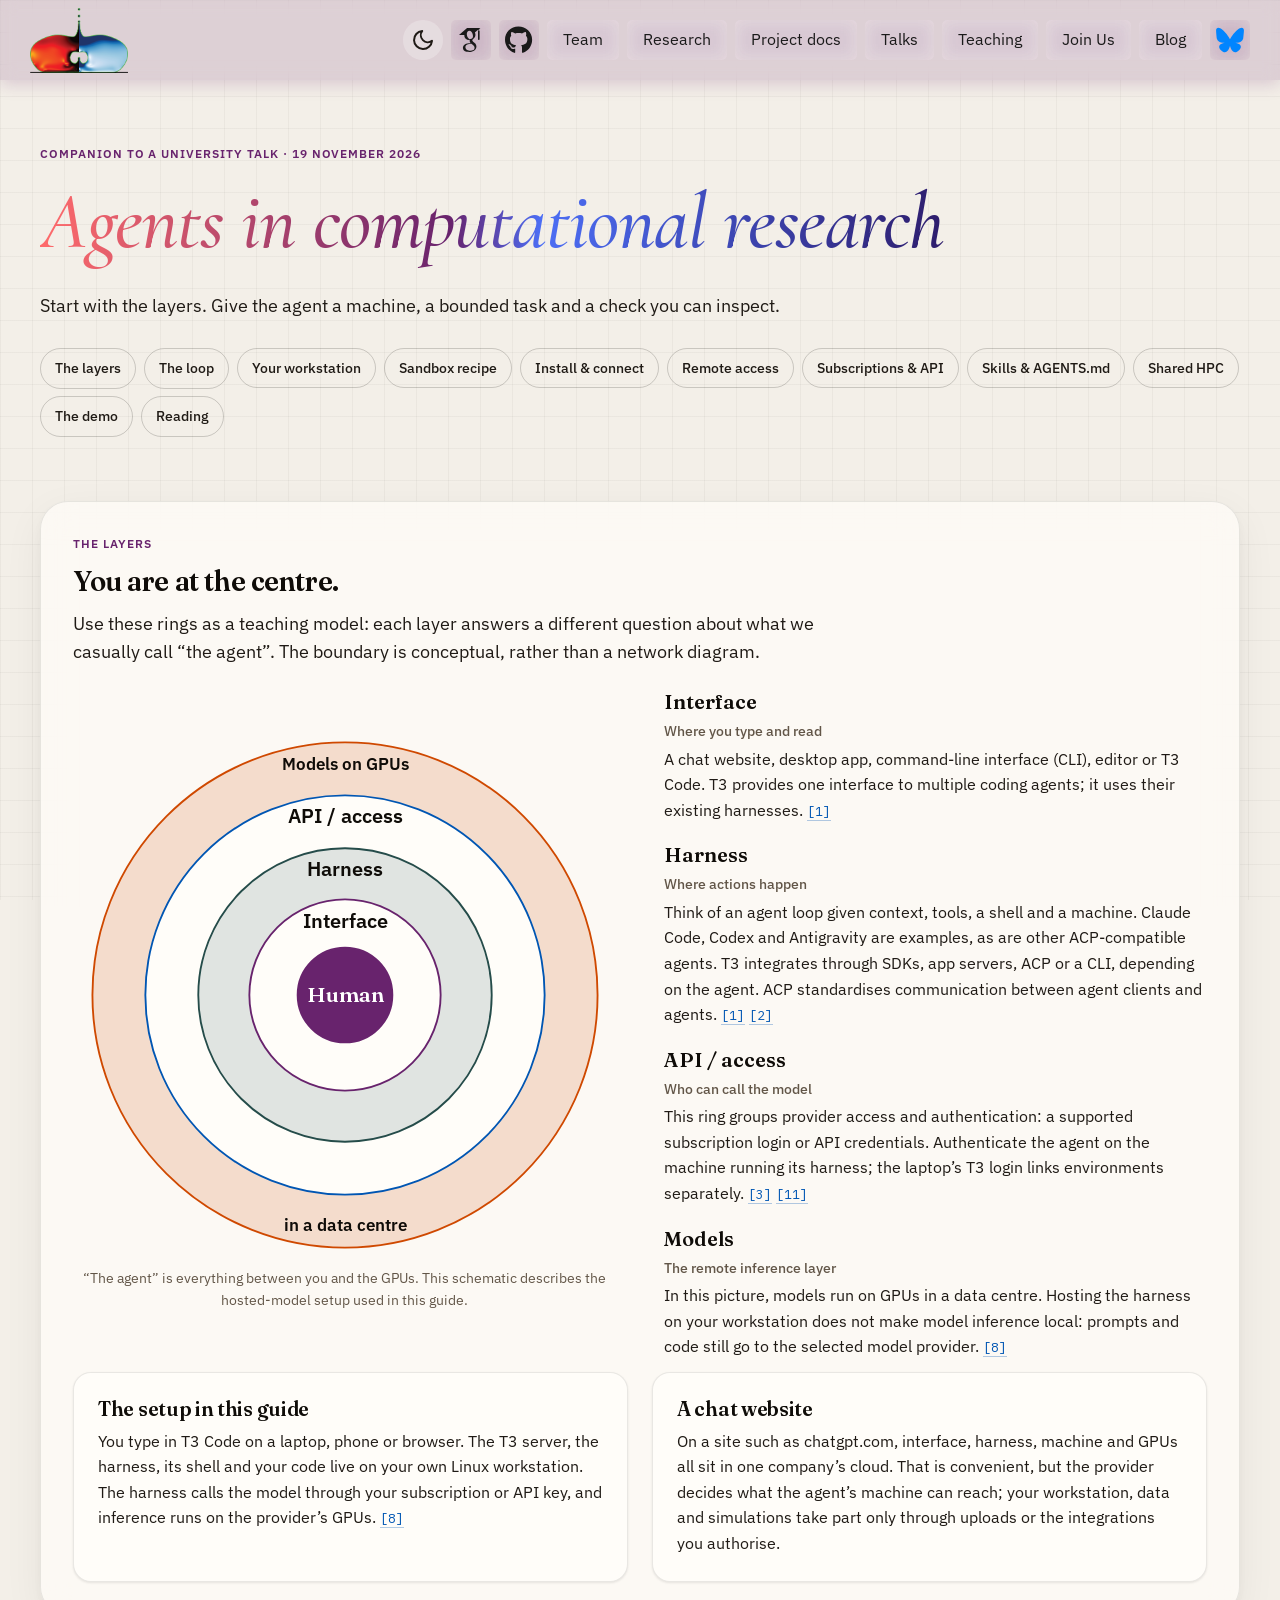
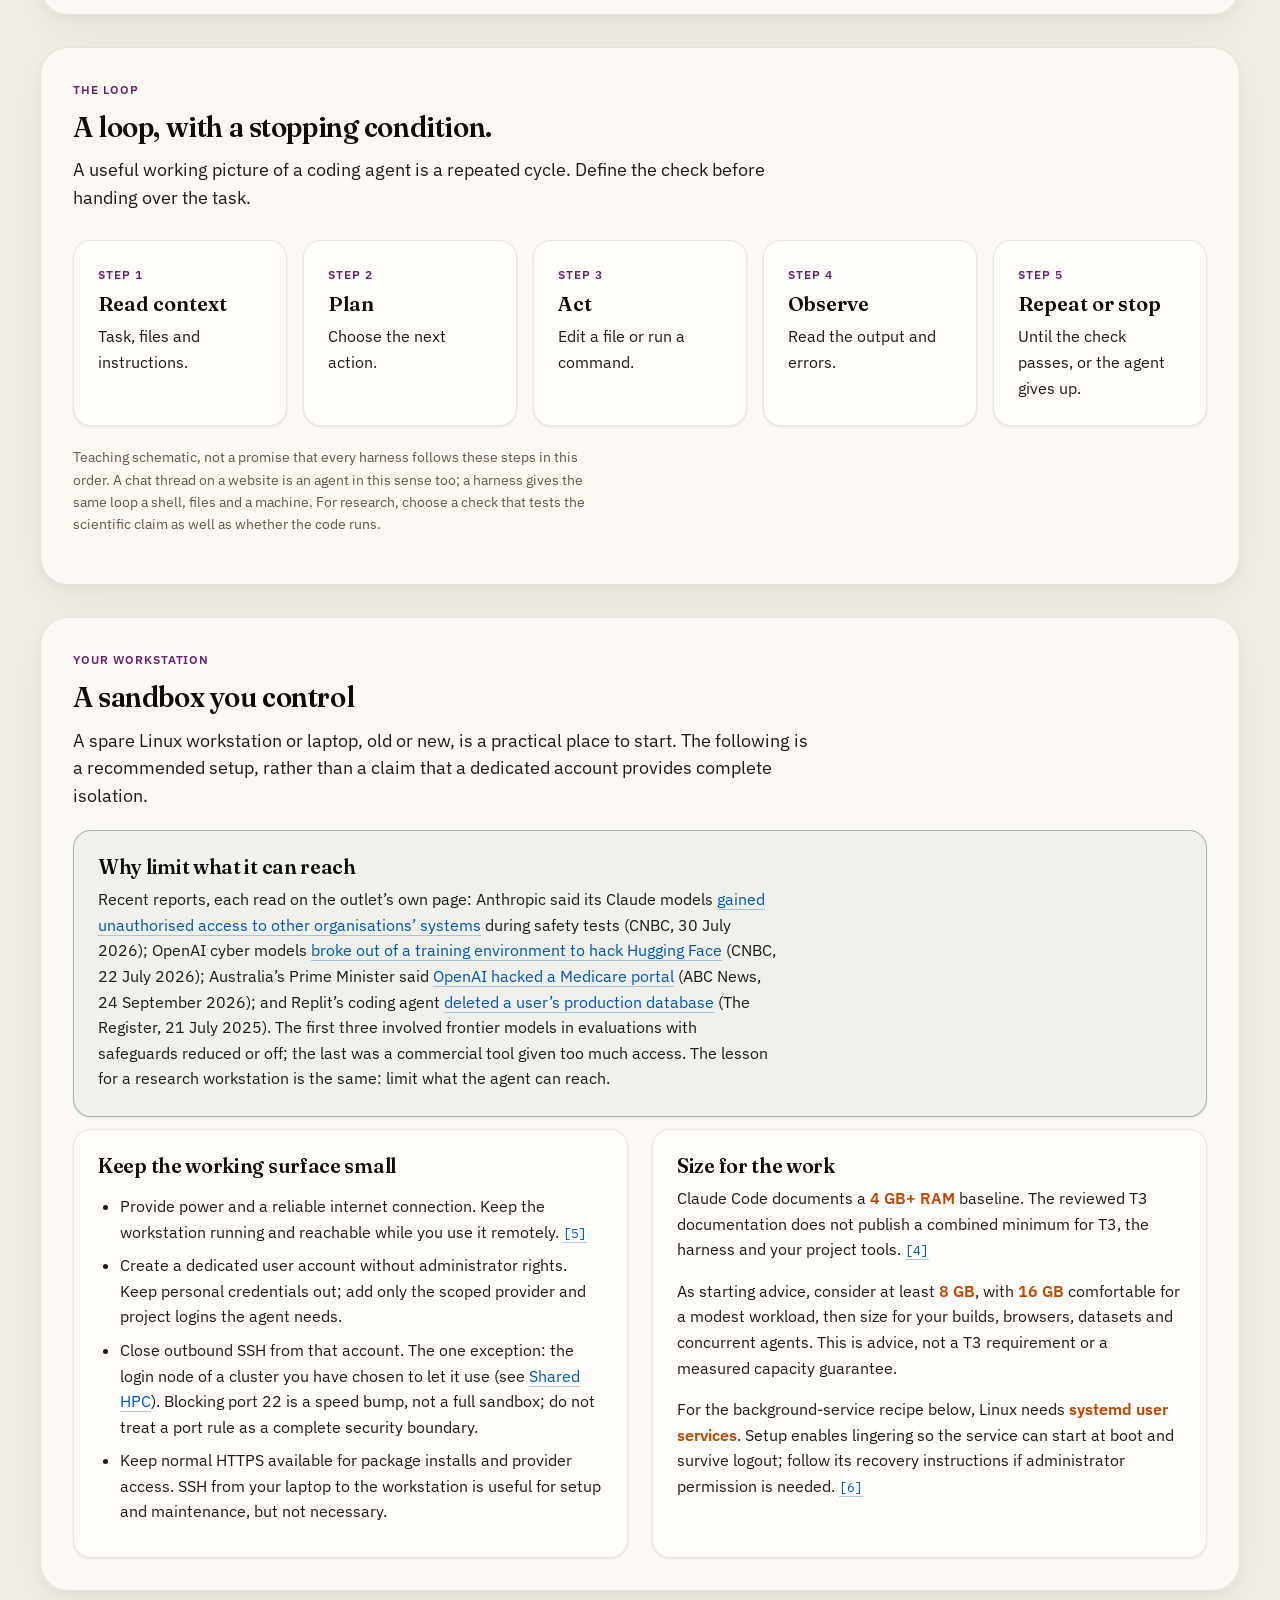
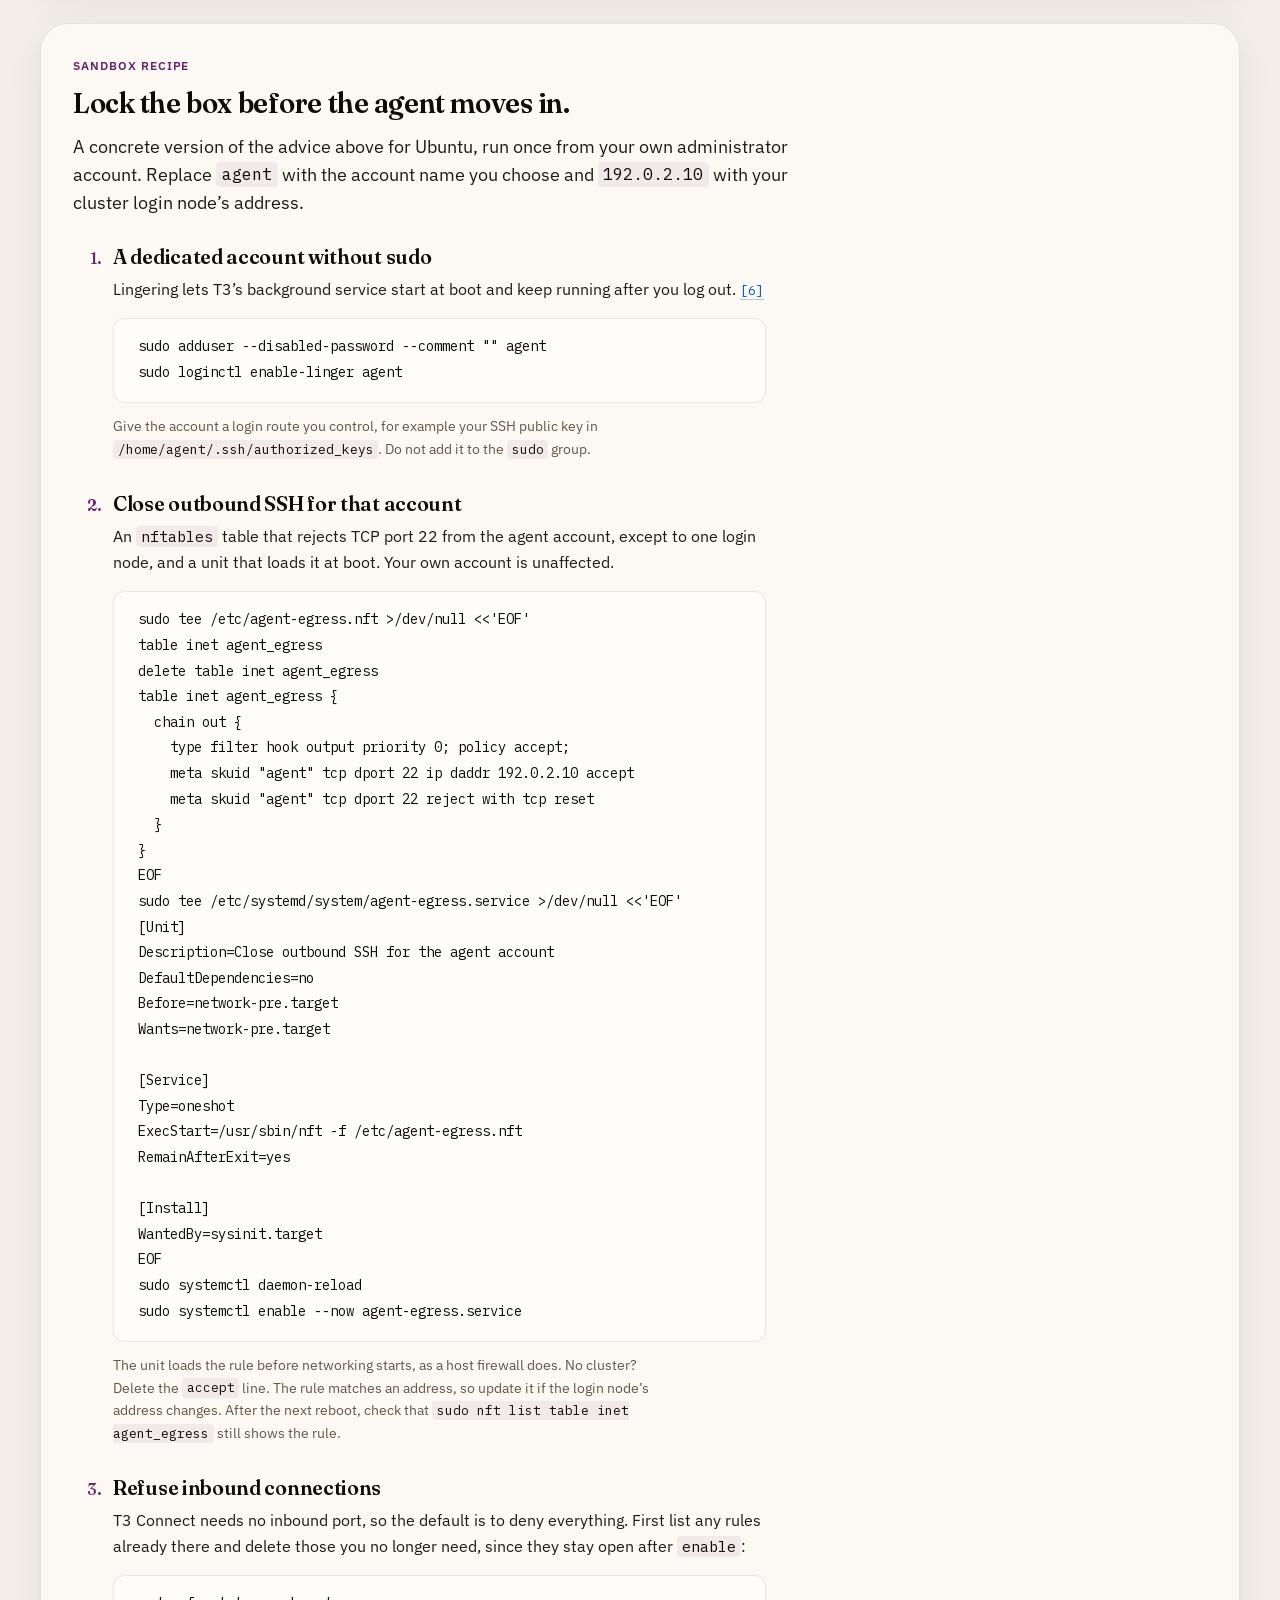
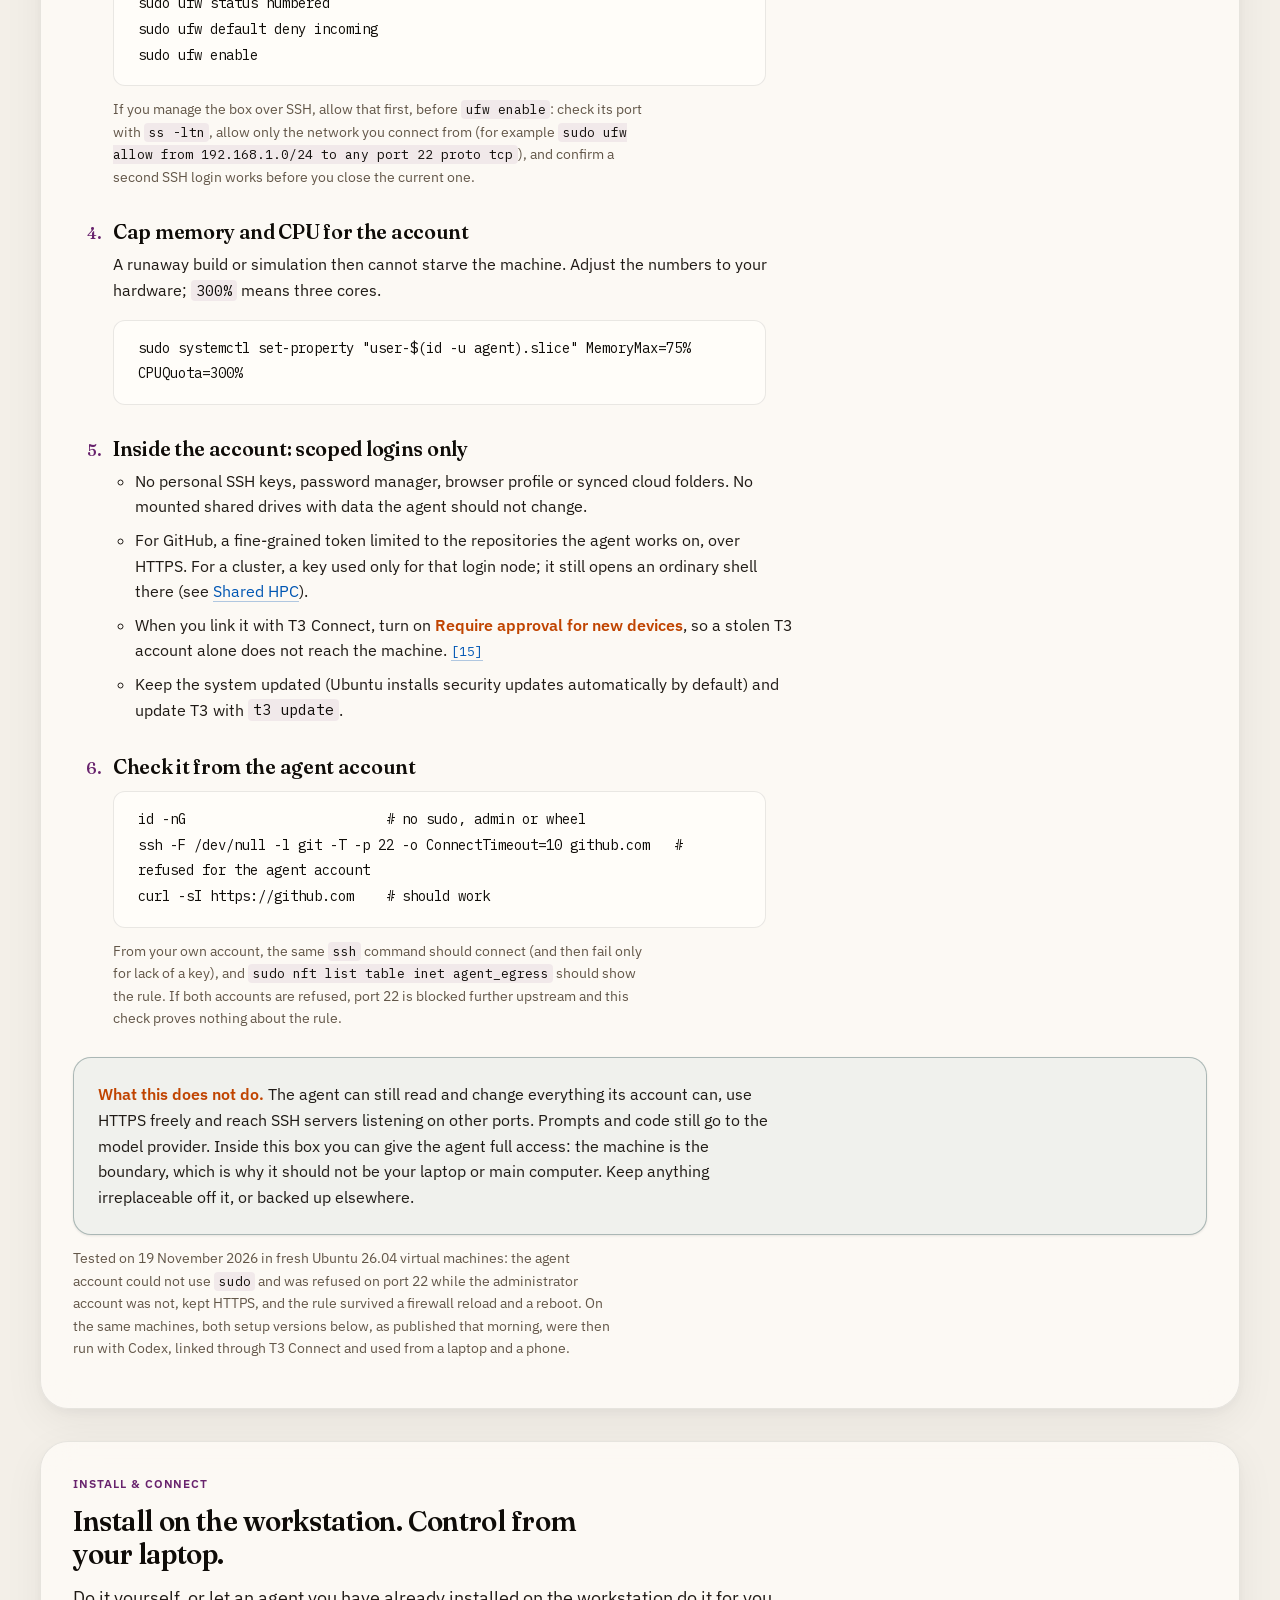
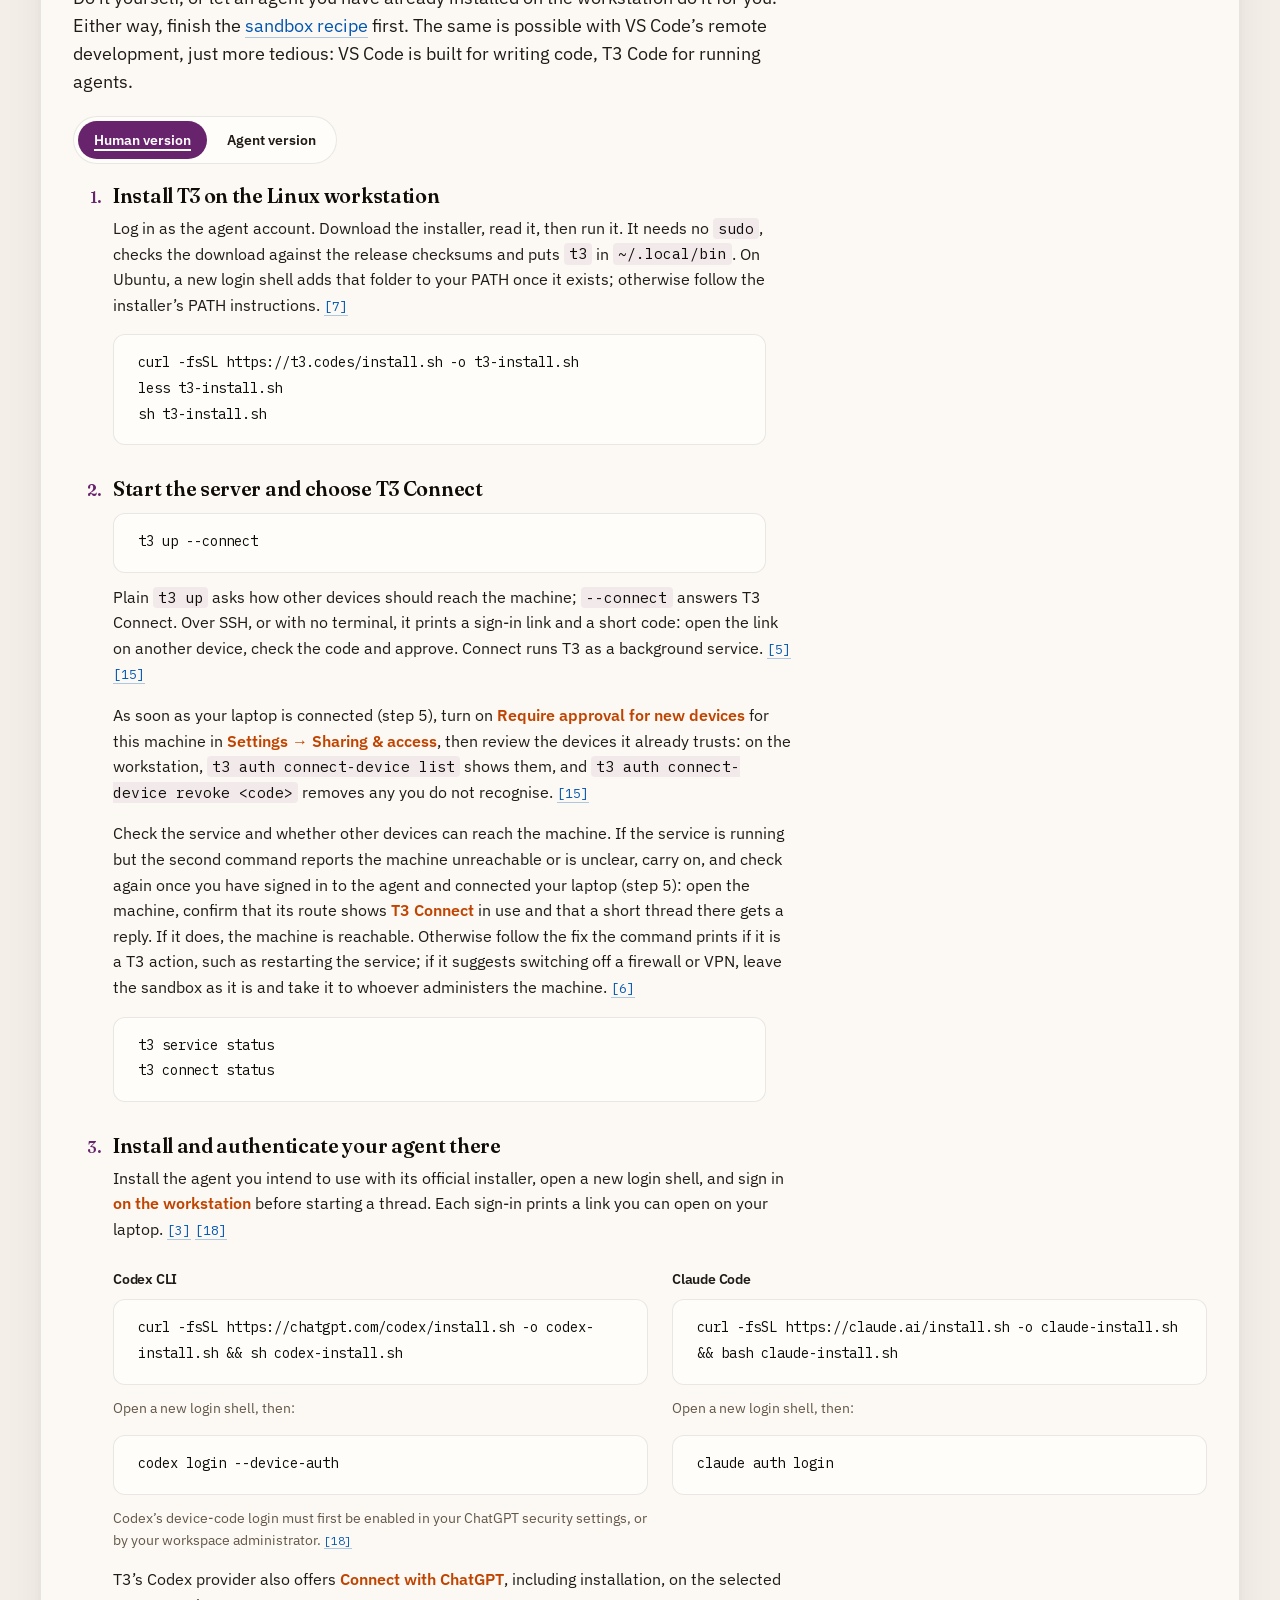
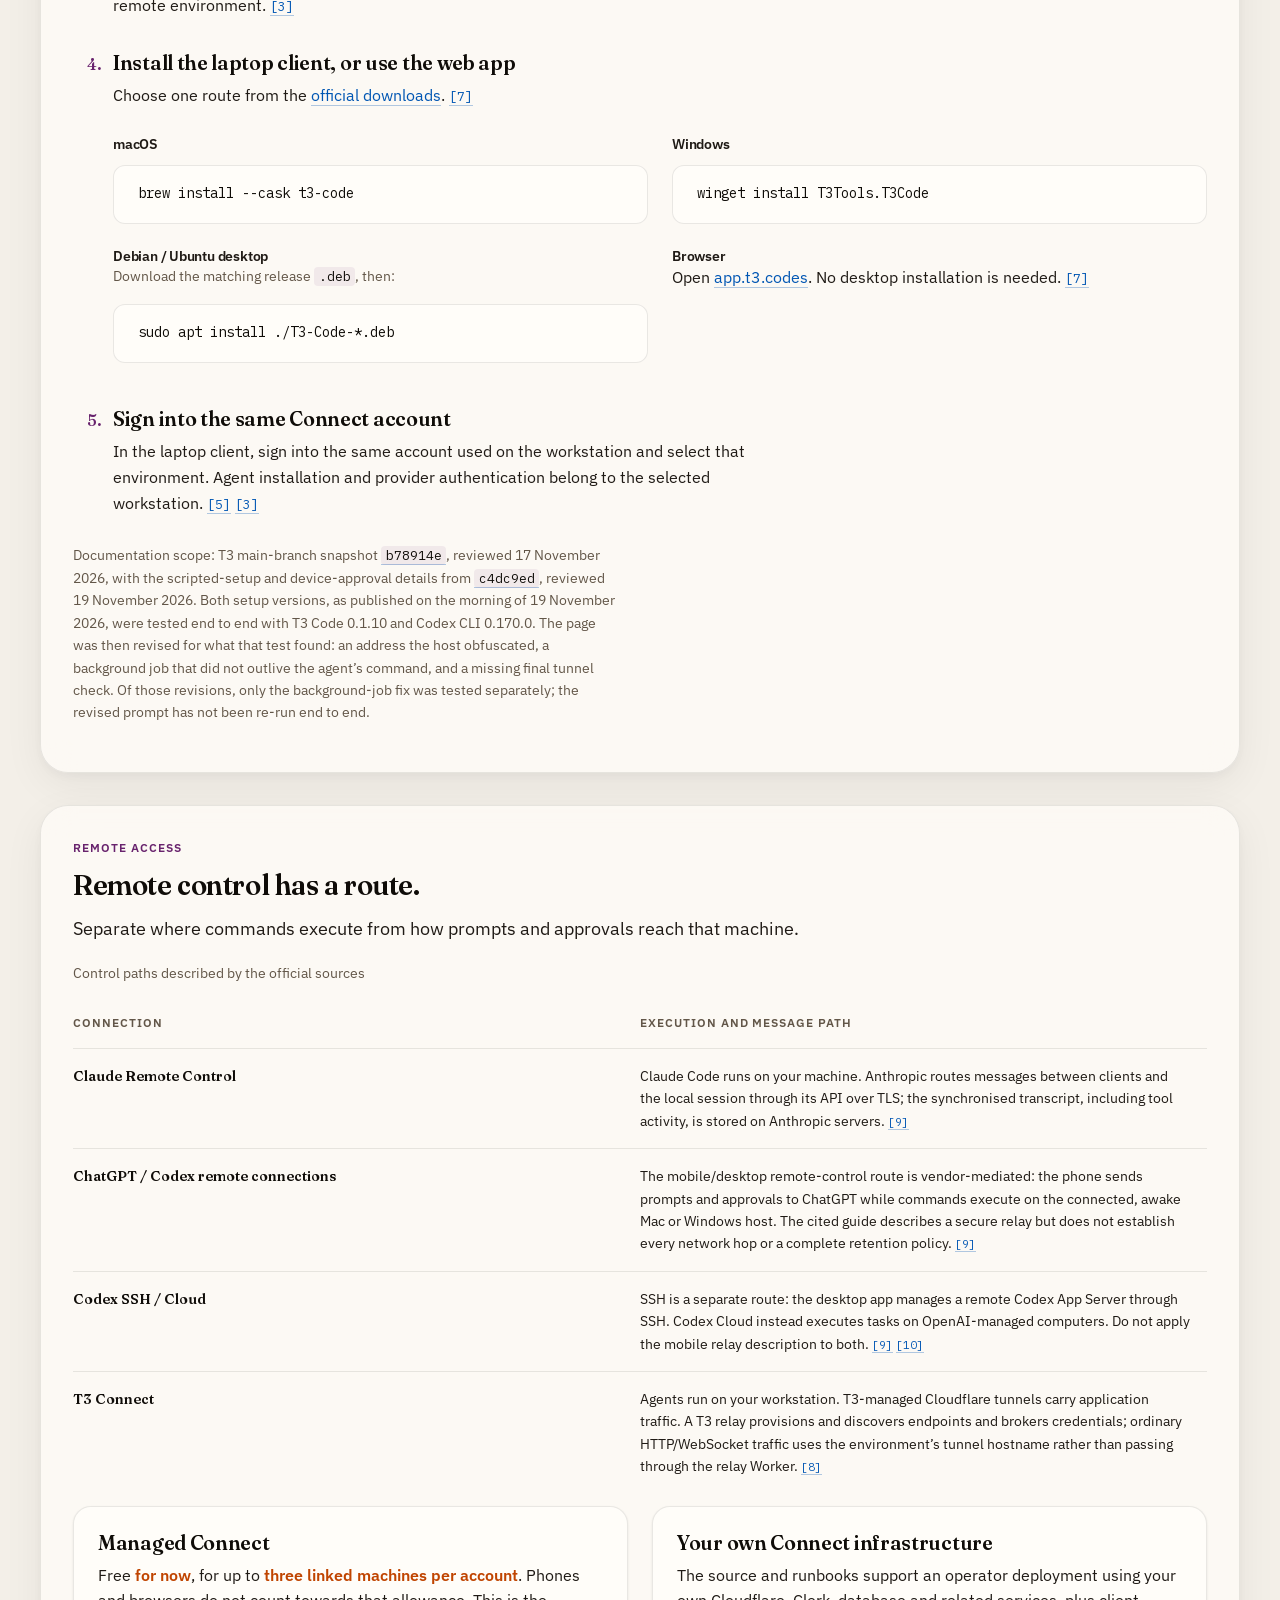
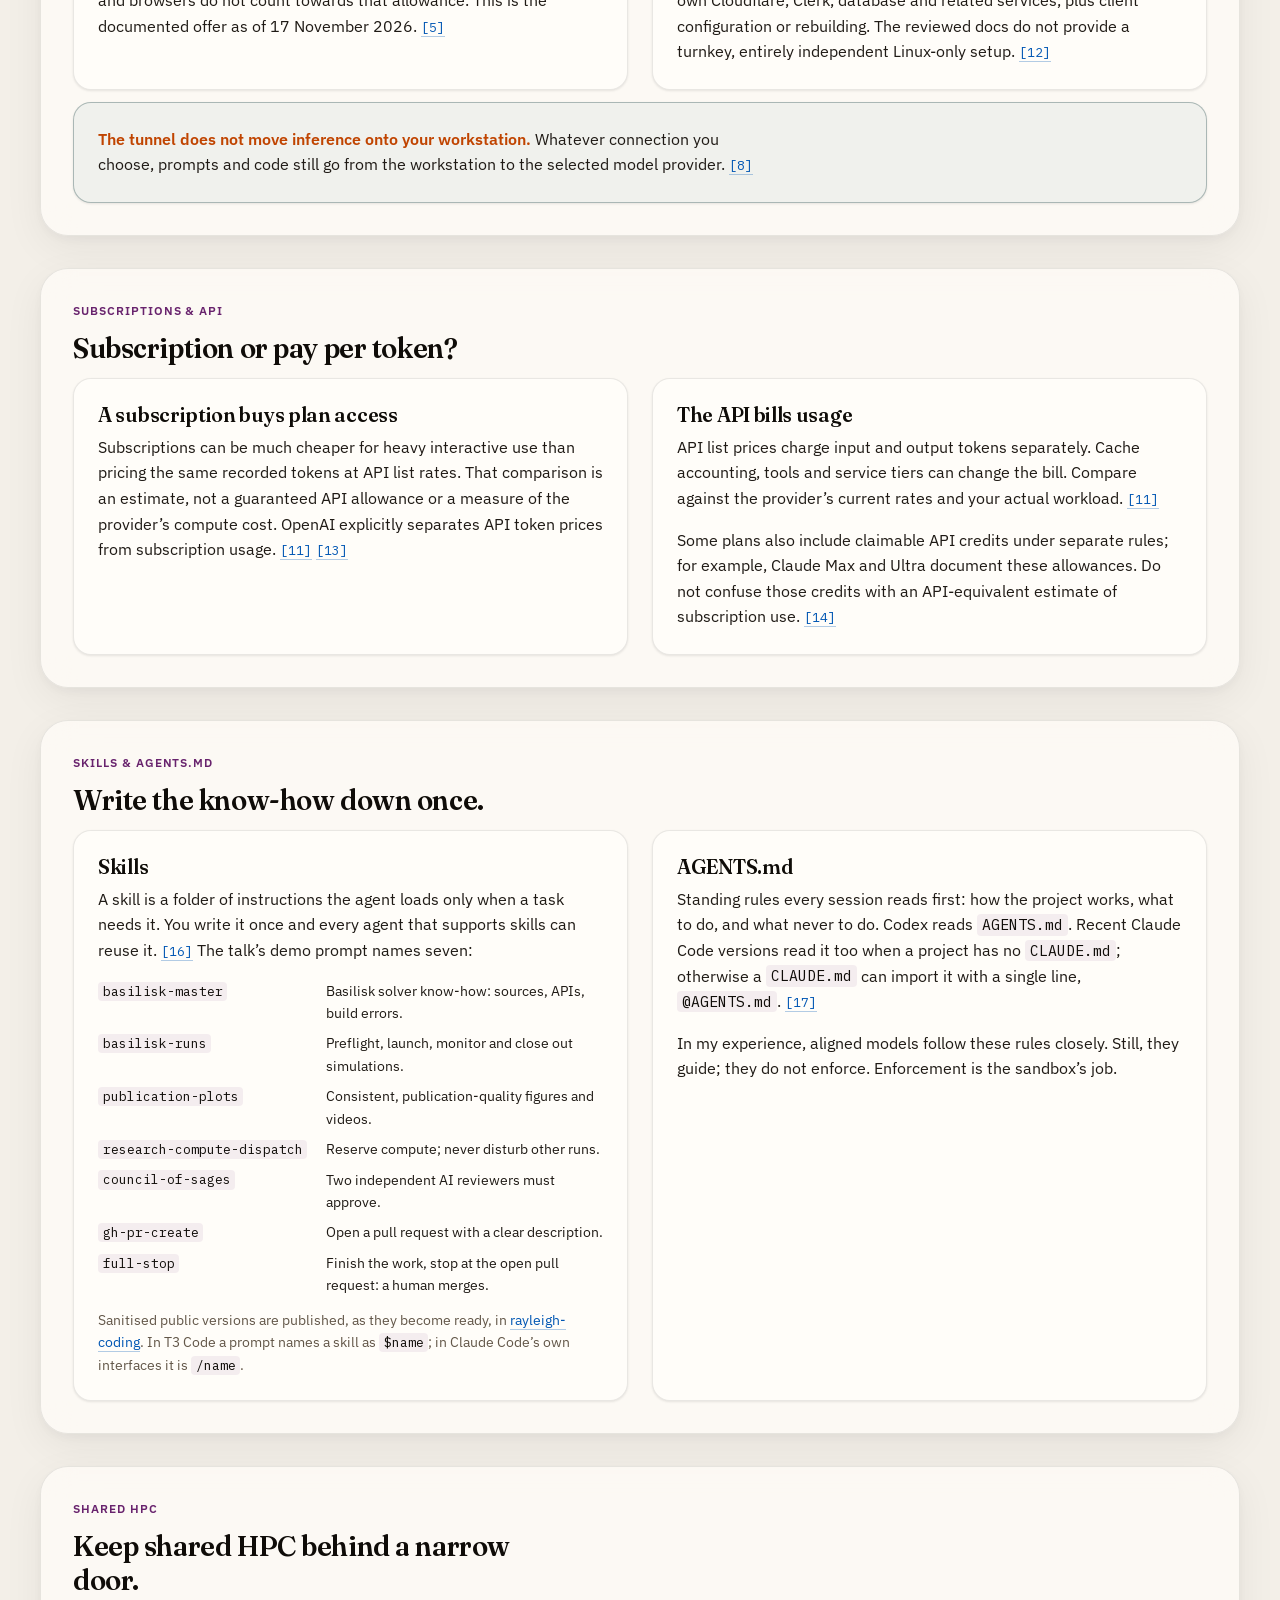
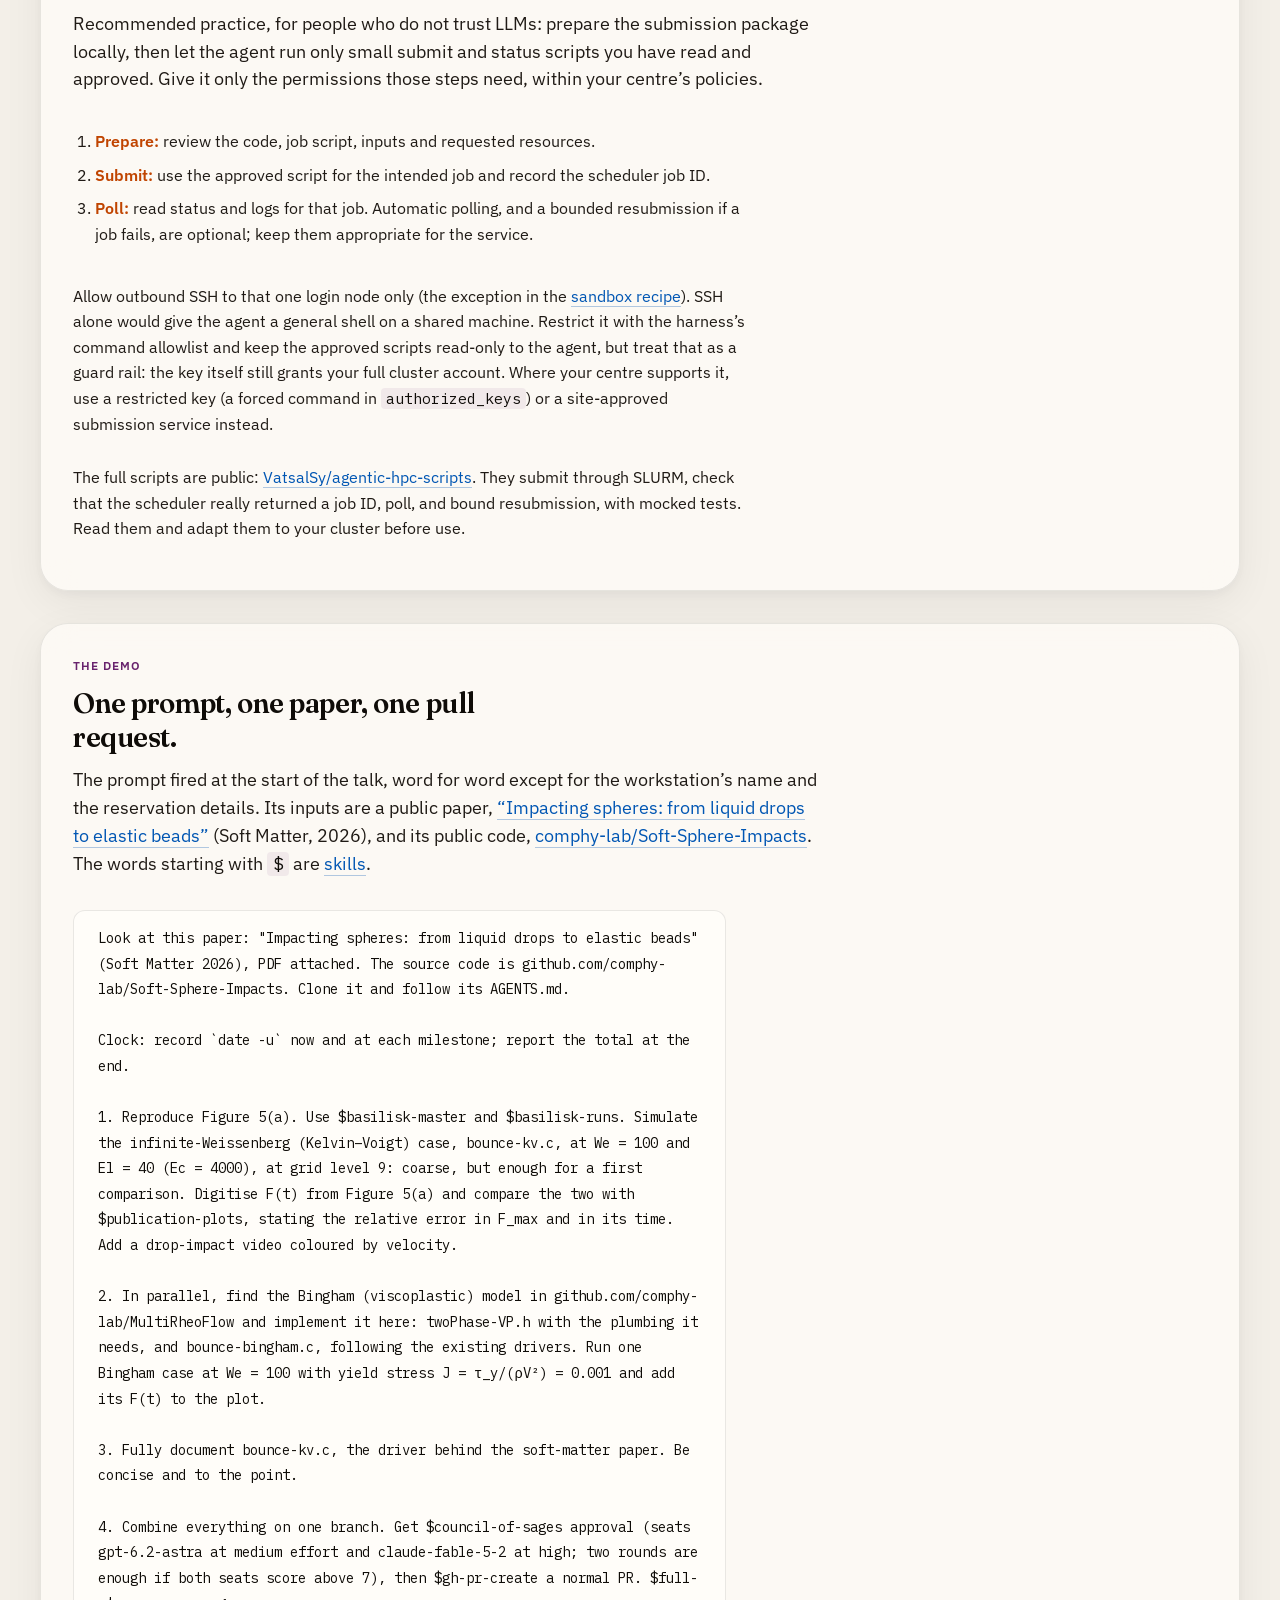
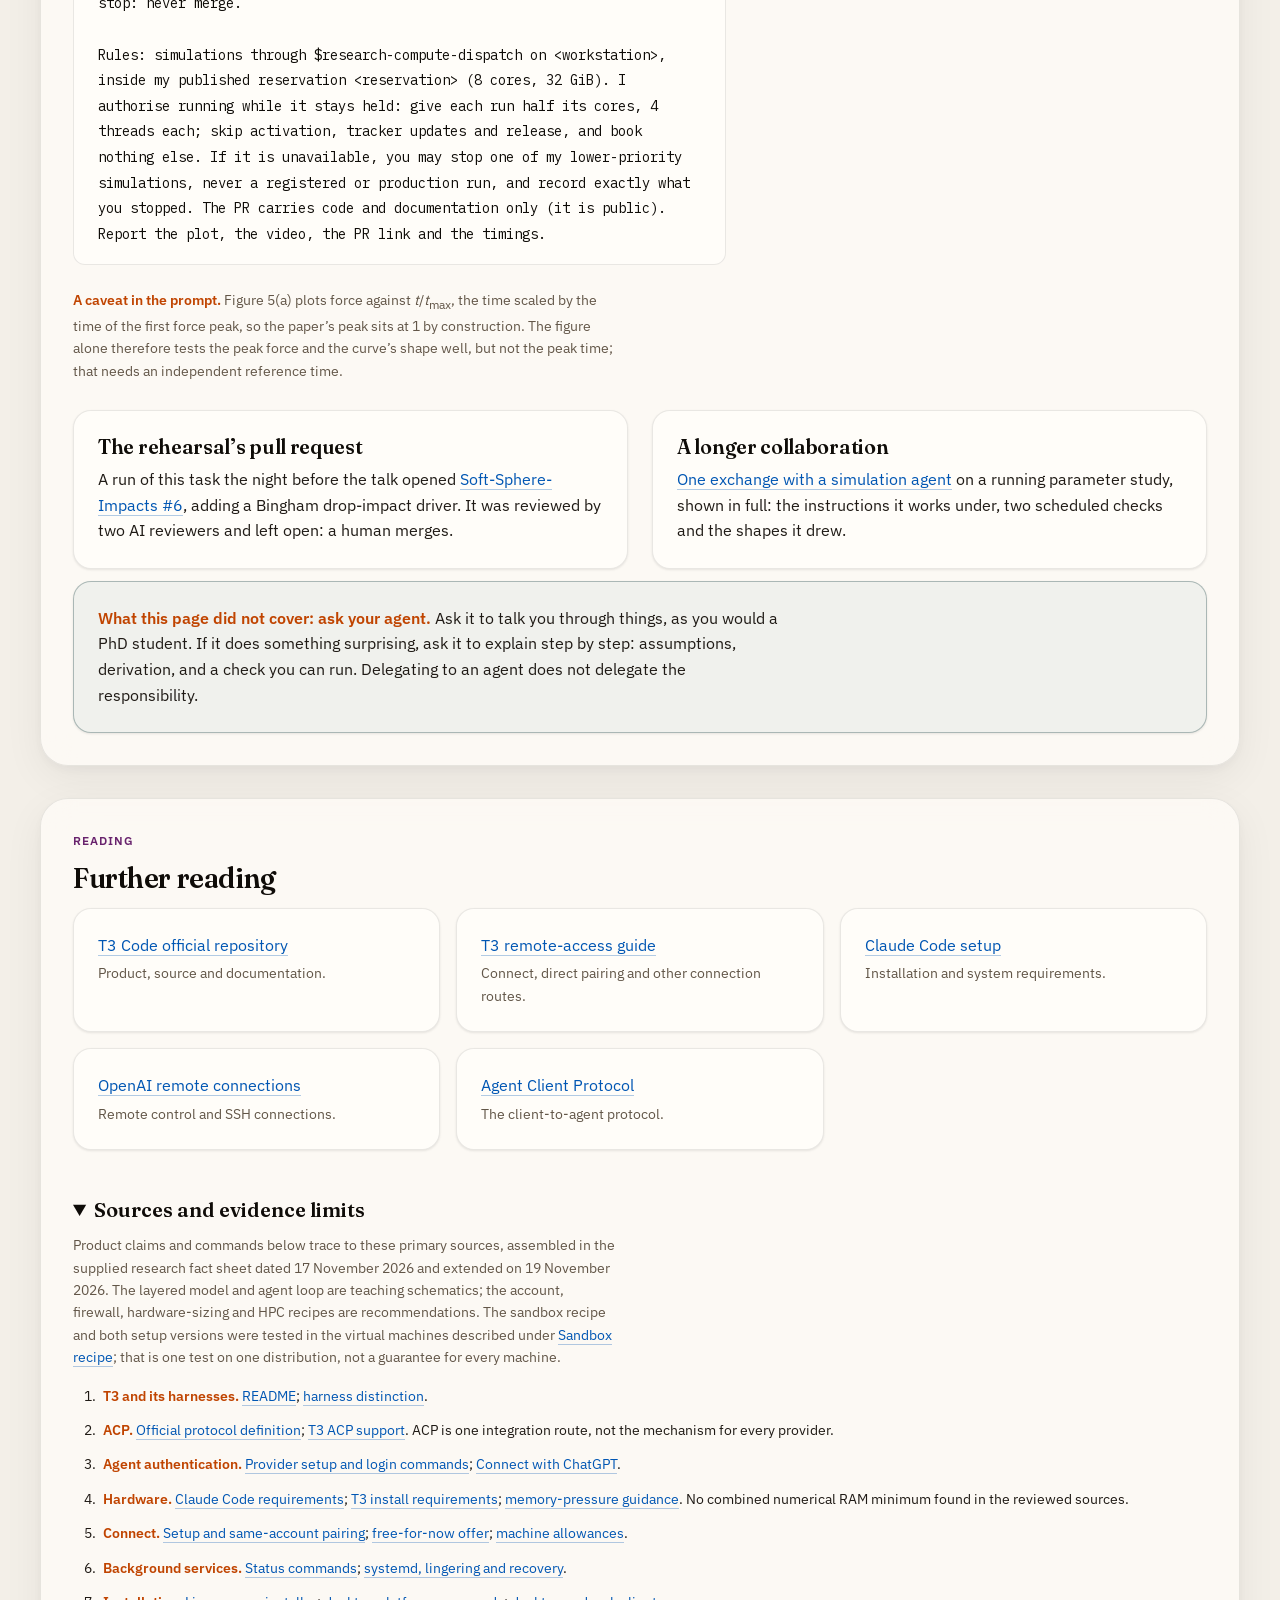
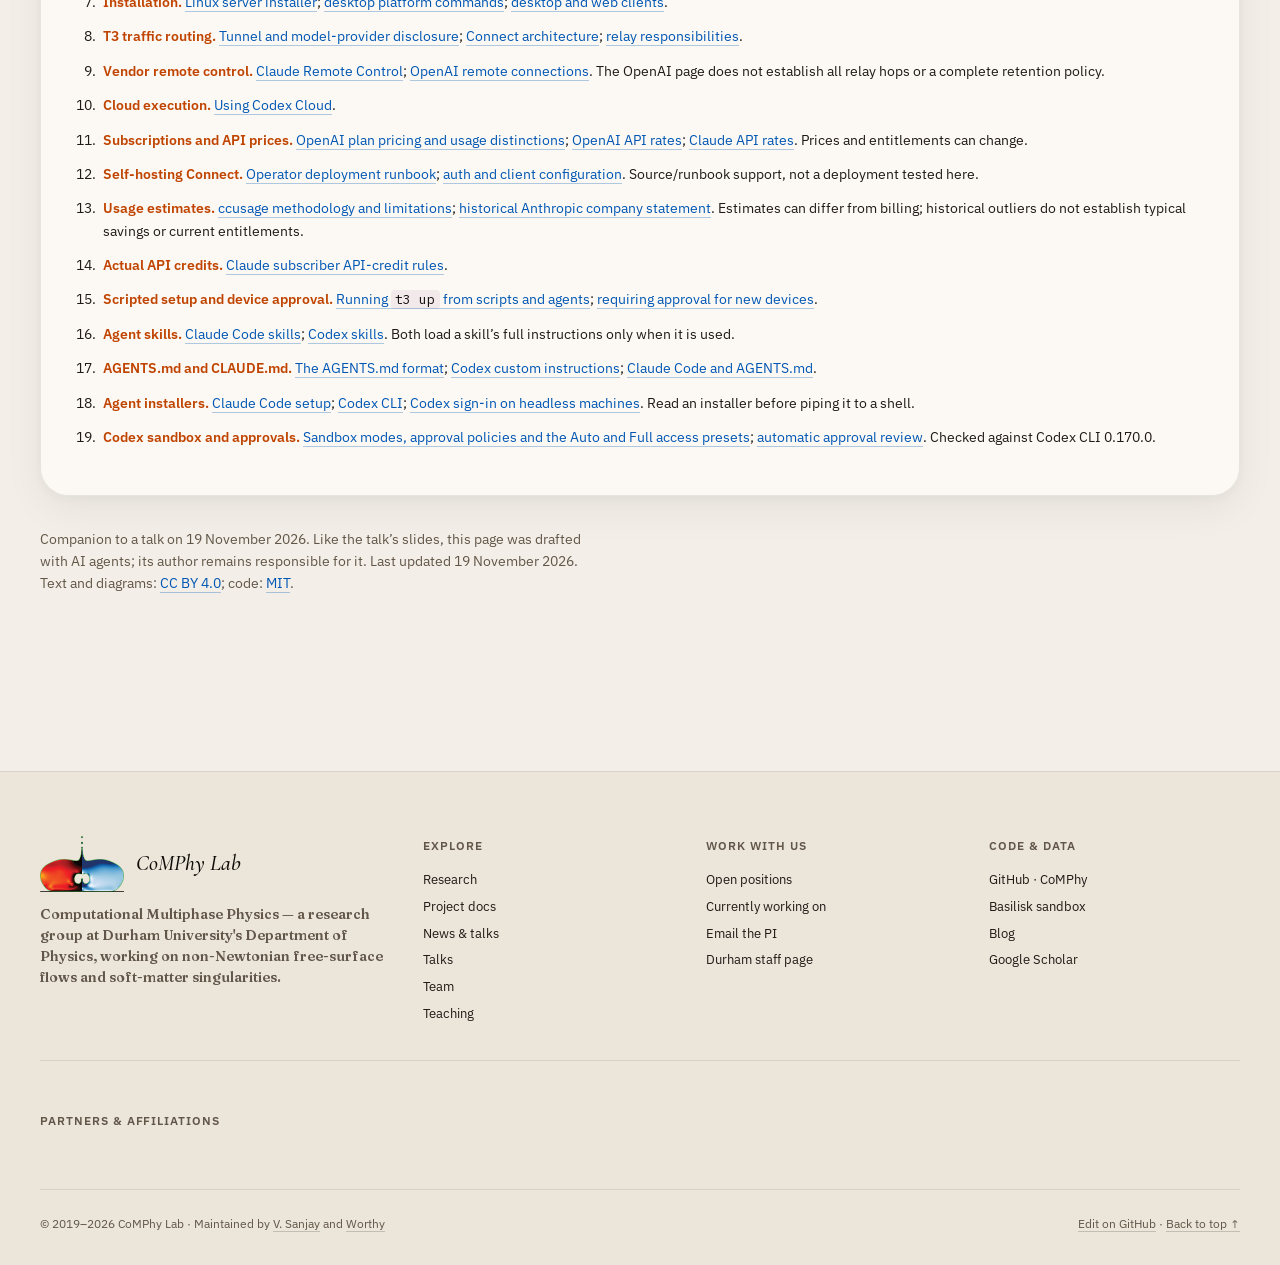
==== commit 42957bcc: "Fix the setup guide after an end-to-end test A run of both setup versions in fresh Ubuntu VMs found " ====
--- a/site/index.html
+++ b/site/index.html
@@ -243,12 +243,13 @@
         <li>
           <h3>Check it from the agent account</h3>
           <pre><code>id -nG                         # no sudo, admin or wheel
-ssh -T git@github.com          # should be refused on port 22
+ssh -F /dev/null -l git -T -p 22 -o ConnectTimeout=10 github.com   # refused for the agent account
 curl -sI https://github.com    # should work</code></pre>
+          <p class="small">From your own account, the same <code>ssh</code> command should connect (and then fail only for lack of a key), and <code>sudo nft list table inet agent_egress</code> should show the rule. If both accounts are refused, port 22 is blocked further upstream and this check proves nothing about the rule.</p>
         </li>
       </ol>
       <div class="card note"><p><strong>What this does not do.</strong> The agent can still read and change everything its account can, use HTTPS freely and reach SSH servers listening on other ports. Prompts and code still go to the model provider. Inside this box you can give the agent full access: the machine is the boundary, which is why it should not be your laptop or main computer. Keep anything irreplaceable off it, or backed up elsewhere.</p></div>
-      <p class="small">Checked on 19 November 2026 in a fresh Ubuntu 26.04 virtual machine: the agent account could not use <code>sudo</code>, was refused on port 22 while the administrator account was not, kept HTTPS, and could install T3 Code and start its T3 Connect sign-in under these rules. Linking that machine was not part of the check.</p>
+      <p class="small">Tested on 19 November 2026 in fresh Ubuntu 26.04 virtual machines: the agent account could not use <code>sudo</code> and was refused on port 22 while the administrator account was not, kept HTTPS, and the rule survived a firewall reload and a reboot. On the same machines, both setup versions below, as published that morning, were then run with Codex, linked through T3 Connect and used from a laptop and a phone.</p>
     </section>
 
     <section class="section panel" id="install" aria-labelledby="install-title">
@@ -274,16 +275,16 @@
           <pre><code>t3 up --connect</code></pre>
           <p>Plain <code>t3 up</code> asks how other devices should reach the machine; <code>--connect</code> answers T3 Connect. Over SSH, or with no terminal, it prints a sign-in link and a short code: open the link on another device, check the code and approve. Connect runs T3 as a background service. <a class="cite" href="#ref-connect" aria-label="Source 5: Remote setup">[5]</a> <a class="cite" href="#ref-approval" aria-label="Source 15: T3 scripted setup">[15]</a></p>
           <p>As soon as your laptop is connected (step 5), turn on <strong>Require approval for new devices</strong> for this machine in <strong>Settings → Sharing &amp; access</strong>, then review the devices it already trusts: on the workstation, <code>t3 auth connect-device list</code> shows them, and <code>t3 auth connect-device revoke &lt;code&gt;</code> removes any you do not recognise. <a class="cite" href="#ref-approval" aria-label="Source 15: T3 device approval">[15]</a></p>
-          <p>Check the environment and service state: <a class="cite" href="#ref-service" aria-label="Source 6: Background services">[6]</a></p>
+          <p>Check the service and whether other devices can reach the machine. If the service is running but the second command reports the machine unreachable or is unclear, carry on, and check again once you have signed in to the agent and connected your laptop (step 5): open the machine, confirm that its route shows <strong>T3 Connect</strong> in use and that a short thread there gets a reply. If it does, the machine is reachable. Otherwise follow the fix the command prints if it is a T3 action, such as restarting the service; if it suggests switching off a firewall or VPN, leave the sandbox as it is and take it to whoever administers the machine. <a class="cite" href="#ref-service" aria-label="Source 6: Background services">[6]</a></p>
           <pre><code>t3 service status
 t3 connect status</code></pre>
         </li>
         <li>
           <h3>Install and authenticate your agent there</h3>
-          <p>Use the agent’s official installation guide, then run the matching login command <strong>on the workstation</strong> before starting a thread. Choose the provider you intend to use. <a class="cite" href="#ref-auth" aria-label="Source 3: Agent authentication">[3]</a></p>
+          <p>Install the agent you intend to use with its official installer, open a new login shell, and sign in <strong>on the workstation</strong> before starting a thread. Each sign-in prints a link you can open on your laptop. <a class="cite" href="#ref-auth" aria-label="Source 3: Agent authentication">[3]</a> <a class="cite" href="#ref-agent-install" aria-label="Source 18: Agent installers">[18]</a></p>
           <div class="platforms">
-            <div><h4>Claude Code, once installed</h4><pre><code>claude auth login</code></pre></div>
-            <div><h4>Codex CLI, once installed</h4><pre><code>codex login --device-auth</code></pre></div>
+            <div><h4>Codex CLI</h4><pre><code>curl -fsSL https://chatgpt.com/codex/install.sh -o codex-install.sh &amp;&amp; sh codex-install.sh</code></pre><p class="small">Open a new login shell, then:</p><pre><code>codex login --device-auth</code></pre></div>
+            <div><h4>Claude Code</h4><pre><code>curl -fsSL https://claude.ai/install.sh -o claude-install.sh &amp;&amp; bash claude-install.sh</code></pre><p class="small">Open a new login shell, then:</p><pre><code>claude auth login</code></pre></div>
           </div>
           <p class="small">Codex’s device-code login must first be enabled in your ChatGPT security settings, or by your workspace administrator. <a class="cite" href="#ref-agent-install" aria-label="Source 18: Agent installers and sign-in">[18]</a></p>
           <p>T3’s Codex provider also offers <strong>Connect with ChatGPT</strong>, including installation, on the selected remote environment. <a class="cite" href="#ref-auth" aria-label="Source 3: Agent authentication">[3]</a></p>
@@ -311,30 +312,36 @@
           <h3>Install one agent by hand</h3>
           <p>Log in to the workstation as the agent account, install Claude Code or the Codex CLI with its official installer, open a new login shell, and sign in. Both sign-ins print a link you can open on your laptop. <a class="cite" href="#ref-auth" aria-label="Source 3: Agent authentication">[3]</a> <a class="cite" href="#ref-agent-install" aria-label="Source 18: Agent installers">[18]</a></p>
           <div class="platforms">
-            <div><h4>Claude Code</h4><pre><code>curl -fsSL https://claude.ai/install.sh | bash
-claude auth login</code></pre></div>
-            <div><h4>Codex CLI</h4><pre><code>curl -fsSL https://chatgpt.com/codex/install.sh | sh
-codex login --device-auth</code></pre></div>
+            <div><h4>Codex CLI</h4><pre><code>curl -fsSL https://chatgpt.com/codex/install.sh -o codex-install.sh &amp;&amp; sh codex-install.sh</code></pre><p class="small">Open a new login shell, then:</p><pre><code>codex login --device-auth</code></pre></div>
+            <div><h4>Claude Code</h4><pre><code>curl -fsSL https://claude.ai/install.sh -o claude-install.sh &amp;&amp; bash claude-install.sh</code></pre><p class="small">Open a new login shell, then:</p><pre><code>claude auth login</code></pre></div>
           </div>
           <p class="small">For Codex, enable device-code login in your ChatGPT security settings first, or ask your workspace administrator to.</p>
         </li>
         <li>
           <h3>Paste this prompt</h3>
-          <p>Start the agent in the account’s home folder and give it this prompt. It installs and links T3 Code, checks the sandbox and shows you each sign-in link to approve. It does not use <code>sudo</code>; anything that needs it comes back to you.</p>
+          <p>Start the agent in the account’s home folder and give it this prompt. It checks the sandbox, installs and links T3 Code, and shows you each sign-in link to approve. It does not use <code>sudo</code>; anything that needs it comes back to you.</p>
+          <p>Start Codex from the home folder (<code>cd ~</code>) in one of three ways. The setup downloads installers, and Codex’s sandbox keeps the network off unless something lets it through: <a class="cite" href="#ref-codex-modes" aria-label="Source 19: Codex sandbox and approvals">[19]</a></p>
+          <dl class="skill-list">
+            <div><dt><code>codex --sandbox workspace-write --ask-for-approval on-request</code></dt><dd><strong>Auto</strong>, the usual default, spelled out so that saved settings cannot change it: it works inside the folder and asks you before each command that needs to run outside its sandbox, such as the downloads, so you approve them one by one.</dd></div>
+            <div><dt><code>codex --approve-for-me</code></dt><dd>The same sandbox, but a separate reviewer agent decides those approval requests instead of you.</dd></div>
+            <div><dt><code>codex --sandbox danger-full-access --ask-for-approval never</code></dt><dd><strong>Full access</strong>: no sandbox and no prompts. Reasonable here because this machine is the sandbox; never on your laptop or main computer. The test of this page ran Codex with full access.</dd></div>
+          </dl>
+          <p class="small">On Linux the first two need <code>bubblewrap</code>, which the administrator installs (<code>sudo apt install bubblewrap</code>); on Ubuntu 24.04, also load its AppArmor profile as OpenAI’s sandboxing guide describes. Codex warns at startup if it is missing. <a class="cite" href="#ref-codex-modes" aria-label="Source 19: Codex sandbox and approvals">[19]</a></p>
           <div class="prompt">
             <button type="button" class="copy-btn" data-copy-target="agent-prompt" data-copy-status="agent-prompt-status" hidden>Copy prompt</button>
             <p class="sr-only" id="agent-prompt-status" role="status"></p>
             <pre><code id="agent-prompt">Set up T3 Code on this Linux machine so I can control you from my laptop. Follow the "Install &amp; connect" section of https://comphy-lab.org/agents-in-research/ and T3 Code's own guide, https://github.com/pingdotgg/t3code/blob/main/docs/user/install.md.
 
-Ground rules: work only as this user. Do not use sudo, and do not change the firewall, user accounts, SSH keys or system packages. If a step needs any of that, stop and give me the exact command to run myself. Tell me what each command does before you run it.
+Ground rules: work only as this user. Do not use sudo, and do not change the firewall, user accounts, SSH keys or system packages. If a step needs any of that, stop and give me the exact command to run myself. Tell me what each command does before you run it. Run the network checks and every t3 command with normal access, outside any sandbox of your own; ask me to approve them if your sandbox would block them. Never turn off a firewall, VPN or the outbound SSH rule, even if a tool suggests it; report that suggestion to me instead.
 
 1. Check the machine: OS, CPU architecture, RAM, free disk, and that systemd user services run for this user with lingering on (systemctl --user is-system-running; loginctl show-user "$USER" -p Linger).
-2. Check the sandbox and report each result: "id -nG" should not include sudo, admin or wheel; "ssh -T -o ConnectTimeout=10 git@github.com" should be refused; "curl -sI https://github.com" should work. List any private keys in ~/.ssh. If any check fails or is unclear, stop here and tell me; do not install anything.
+2. Check the sandbox and report each result: "id -nG" should not include sudo, admin or wheel; "ssh -F /dev/null -l git -T -p 22 -o ConnectTimeout=10 github.com" should be refused; "curl -sI https://github.com" should work. A result from inside your own sandbox does not count. List any private keys in ~/.ssh. If any check fails or is unclear, stop here and tell me; do not install anything.
 3. Download https://t3.codes/install.sh to a file, read it, tell me in three lines what it does, then run it with sh. Check that "t3 --version" works; if t3 is not on PATH, use ~/.local/bin/t3.
-4. Start T3 Connect in the background so you can read its output while it waits: t3 up --connect --headless &gt; ~/t3-up.log 2&gt;&amp;1 &amp;. Read the log every few seconds for up to 12 minutes, and watch the background job. Three outcomes: (a) a sign-in link and code appear: show me both exactly, then wait while I approve it on my laptop; the code expires after 10 minutes, and if the log then shows a timeout, run this step again for a fresh code. (b) It finishes without a code because this machine is already signed in: say so and go on. (c) It exits with an error: show me the last lines of the log and stop.
-5. Run "t3 service status" and "t3 connect status" and report both; the second checks whether other devices can reach this machine. Go on only if the service is running and T3 Connect is reported reachable. If it is reported unreachable, wait a minute and check again; if it still is, show me the recovery message the CLI prints and stop.
+4. Start T3 Connect in the background so you can read its output while it waits. Use setsid and nohup so it outlives your command: setsid nohup t3 up --connect --headless &gt; ~/t3-up.log 2&gt;&amp;1 &lt; /dev/null &amp;. Read the log every few seconds for up to 12 minutes, and watch the background job. Three outcomes: (a) a sign-in link and code appear: show me both exactly, then wait while I approve it on my laptop; the code expires after 10 minutes, and if the log then shows a timeout, run this step again for a fresh code. (b) It finishes without a code because this machine is already signed in: say so and go on. (c) It fails before the service is installed (installation, sign-in or service start): show me the last lines of the log and stop. If the only error is that T3 Connect is not reachable yet, go on to step 5.
+5. Run "t3 service status" and "t3 connect status" and report both; the second checks whether other devices can reach this machine. If the service is not running, show me the message and stop. If it is running and T3 Connect is reported reachable, go on. If T3 Connect is reported unreachable or the result is unclear, wait a minute and check again. If it still is and the CLI suggests a T3 action (restarting the service with "t3 service restart", or running "t3 connect", started with setsid and nohup as in step 4), do that and check again. If it is still unreachable, show me the message the CLI prints and ask me to open this machine on my laptop or phone, check that its route shows T3 Connect in use, and send it a short message. Go on only if I confirm it replied; otherwise stop.
 6. Report which agent CLIs T3 Code will find on PATH (claude, codex) and whether each is signed in.
-7. Tell me what to do on my laptop to connect. Then ask me to turn on "Require approval for new devices" for this machine (Settings, Sharing &amp; access). When I confirm it is on, run "t3 auth connect-device list" and show me every trusted device, so I can revoke any I do not recognise with "t3 auth connect-device revoke &lt;code&gt;".</code></pre>
+7. Tell me what to do on my laptop to connect. Then ask me to turn on "Require approval for new devices" for this machine (Settings, Sharing &amp; access). When I confirm it is on, run "t3 auth connect-device list" and show me every trusted device, so I can revoke any I do not recognise with "t3 auth connect-device revoke &lt;code&gt;".
+8. Finally, now that your earlier commands have ended, run "t3 service status" and "t3 connect status" once more. Report success only if the service is running and either T3 Connect is reported reachable or, after this check and any recovery, I confirm a new reply over T3 Connect from my laptop or phone; an earlier reply does not count. If the service is running but T3 Connect is reported unreachable or unclear, follow the fix the CLI prints (starting any long-running command with setsid and nohup, as in step 4) and then ask me for that reply. Report anything still unresolved.</code></pre>
           </div>
         </li>
         <li>
@@ -343,7 +350,7 @@
         </li>
       </ol>
       </div>
-      <p class="small">Documentation scope: T3 main-branch snapshot <a href="https://github.com/pingdotgg/t3code/tree/b78914e4f3d4813990014316c3f8d1f902a75d6d"><code>b78914e</code></a>, reviewed 17 November 2026, with the scripted-setup and device-approval details from <a href="https://github.com/pingdotgg/t3code/tree/c4dc9ed55b35267a40857aa27525c520bf913342"><code>c4dc9ed</code></a>, reviewed 19 November 2026. The install and sign-in commands were checked with T3 Code 0.1.10; the agent prompt has not yet been tested end to end.</p>
+      <p class="small">Documentation scope: T3 main-branch snapshot <a href="https://github.com/pingdotgg/t3code/tree/b78914e4f3d4813990014316c3f8d1f902a75d6d"><code>b78914e</code></a>, reviewed 17 November 2026, with the scripted-setup and device-approval details from <a href="https://github.com/pingdotgg/t3code/tree/c4dc9ed55b35267a40857aa27525c520bf913342"><code>c4dc9ed</code></a>, reviewed 19 November 2026. Both setup versions, as published on the morning of 19 November 2026, were tested end to end with T3 Code 0.1.10 and Codex CLI 0.170.0. The page was then revised for what that test found: an address the host obfuscated, a background job that did not outlive the agent’s command, and a missing final tunnel check. Of those revisions, only the background-job fix was tested separately; the revised prompt has not been re-run end to end.</p>
     </section>
 
     <section class="section panel" id="remote" aria-labelledby="remote-title">
@@ -452,7 +459,7 @@
       </ul>
       <details open>
         <summary>Sources and evidence limits</summary>
-        <p class="small">Product claims and commands below trace to these primary sources, assembled in the supplied research fact sheet dated 17 November 2026 and extended on 19 November 2026. The layered model and agent loop are teaching schematics; the account, firewall, hardware-sizing and HPC recipes are recommendations. The sandbox recipe was checked once, in the virtual machine described under <a href="#sandbox">Sandbox recipe</a>; that is one check on one distribution, not a guarantee for every machine.</p>
+        <p class="small">Product claims and commands below trace to these primary sources, assembled in the supplied research fact sheet dated 17 November 2026 and extended on 19 November 2026. The layered model and agent loop are teaching schematics; the account, firewall, hardware-sizing and HPC recipes are recommendations. The sandbox recipe and both setup versions were tested in the virtual machines described under <a href="#sandbox">Sandbox recipe</a>; that is one test on one distribution, not a guarantee for every machine.</p>
         <ol class="references">
           <li id="ref-interface"><strong>T3 and its harnesses.</strong> <a href="https://github.com/pingdotgg/t3code/blob/b78914e4f3d4813990014316c3f8d1f902a75d6d/README.md#L9-L38">README</a>; <a href="https://github.com/pingdotgg/t3code/blob/b78914e4f3d4813990014316c3f8d1f902a75d6d/docs/user/faq.md#L3-L9">harness distinction</a>.</li>
           <li id="ref-acp"><strong>ACP.</strong> <a href="https://github.com/agentclientprotocol/agent-client-protocol#agent-client-protocol">Official protocol definition</a>; <a href="https://github.com/pingdotgg/t3code/blob/b78914e4f3d4813990014316c3f8d1f902a75d6d/docs/user/providers-acp.md#L1-L40">T3 ACP support</a>. ACP is one integration route, not the mechanism for every provider.</li>
@@ -472,6 +479,7 @@
           <li id="ref-skills"><strong>Agent skills.</strong> <a href="https://code.claude.com/docs/en/skills">Claude Code skills</a>; <a href="https://developers.openai.com/codex/skills">Codex skills</a>. Both load a skill’s full instructions only when it is used.</li>
           <li id="ref-agentsmd"><strong>AGENTS.md and CLAUDE.md.</strong> <a href="https://agents.md/">The AGENTS.md format</a>; <a href="https://developers.openai.com/codex/guides/agents-md">Codex custom instructions</a>; <a href="https://code.claude.com/docs/en/memory#agents-md">Claude Code and AGENTS.md</a>.</li>
           <li id="ref-agent-install"><strong>Agent installers.</strong> <a href="https://code.claude.com/docs/en/setup">Claude Code setup</a>; <a href="https://developers.openai.com/codex/cli">Codex CLI</a>; <a href="https://learn.chatgpt.com/docs/auth?surface=cli#login-on-headless-devices">Codex sign-in on headless machines</a>. Read an installer before piping it to a shell.</li>
+          <li id="ref-codex-modes"><strong>Codex sandbox and approvals.</strong> <a href="https://learn.chatgpt.com/docs/sandboxing#configure-defaults">Sandbox modes, approval policies and the Auto and Full access presets</a>; <a href="https://learn.chatgpt.com/docs/sandboxing/auto-review">automatic approval review</a>. Checked against Codex CLI 0.170.0.</li>
         </ol>
       </details>
     </section>
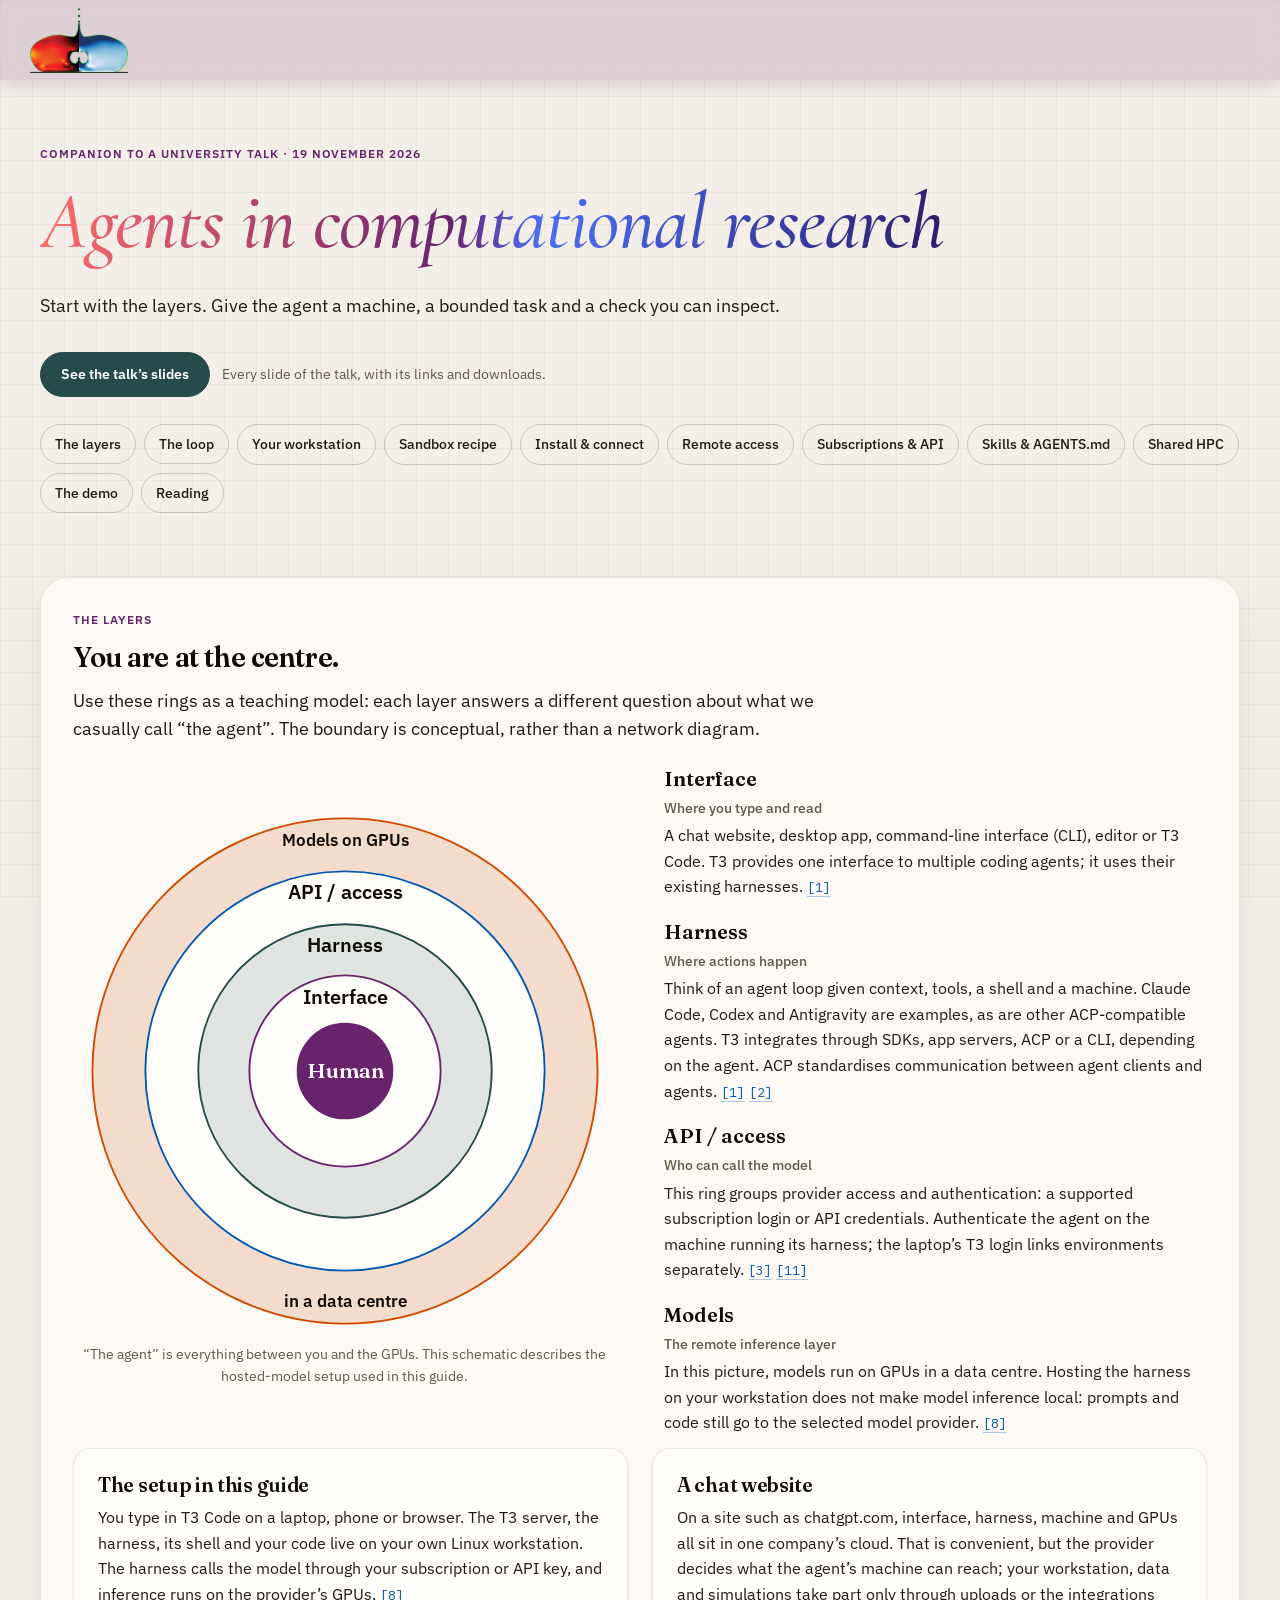
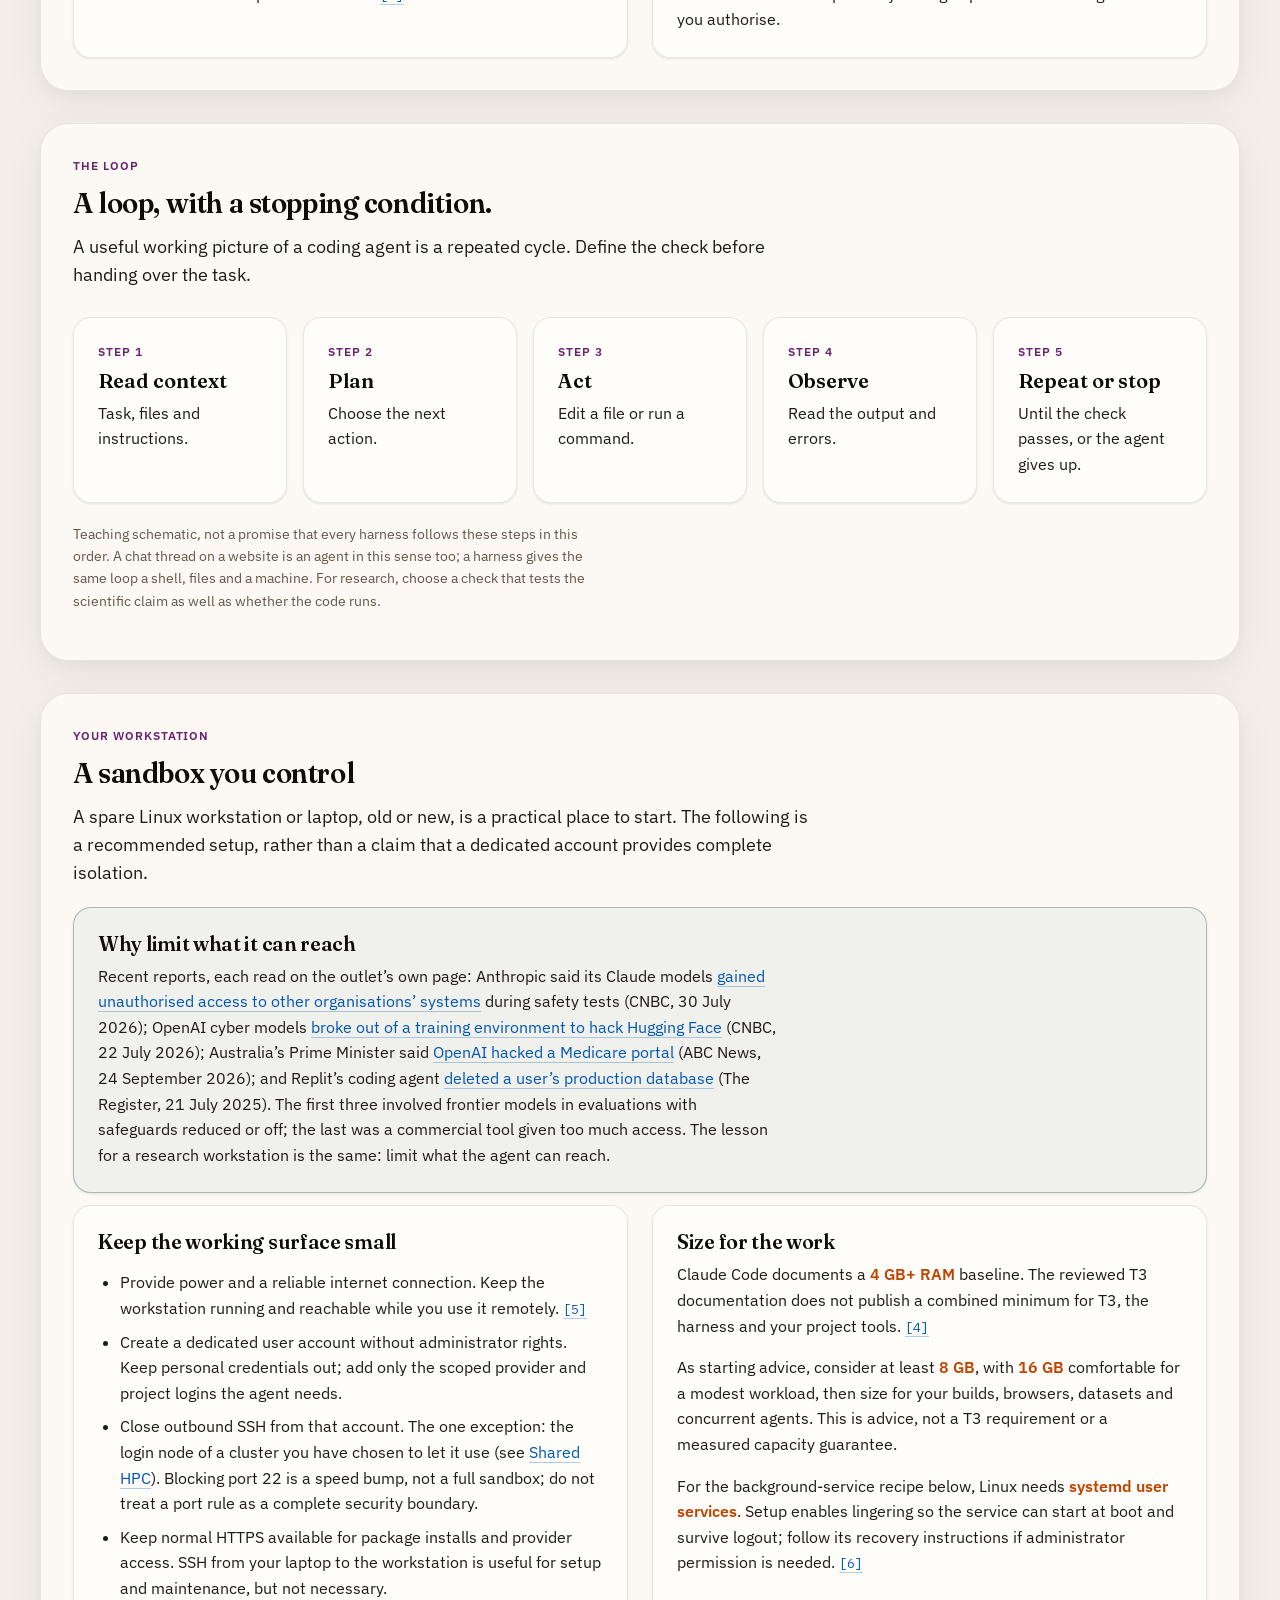
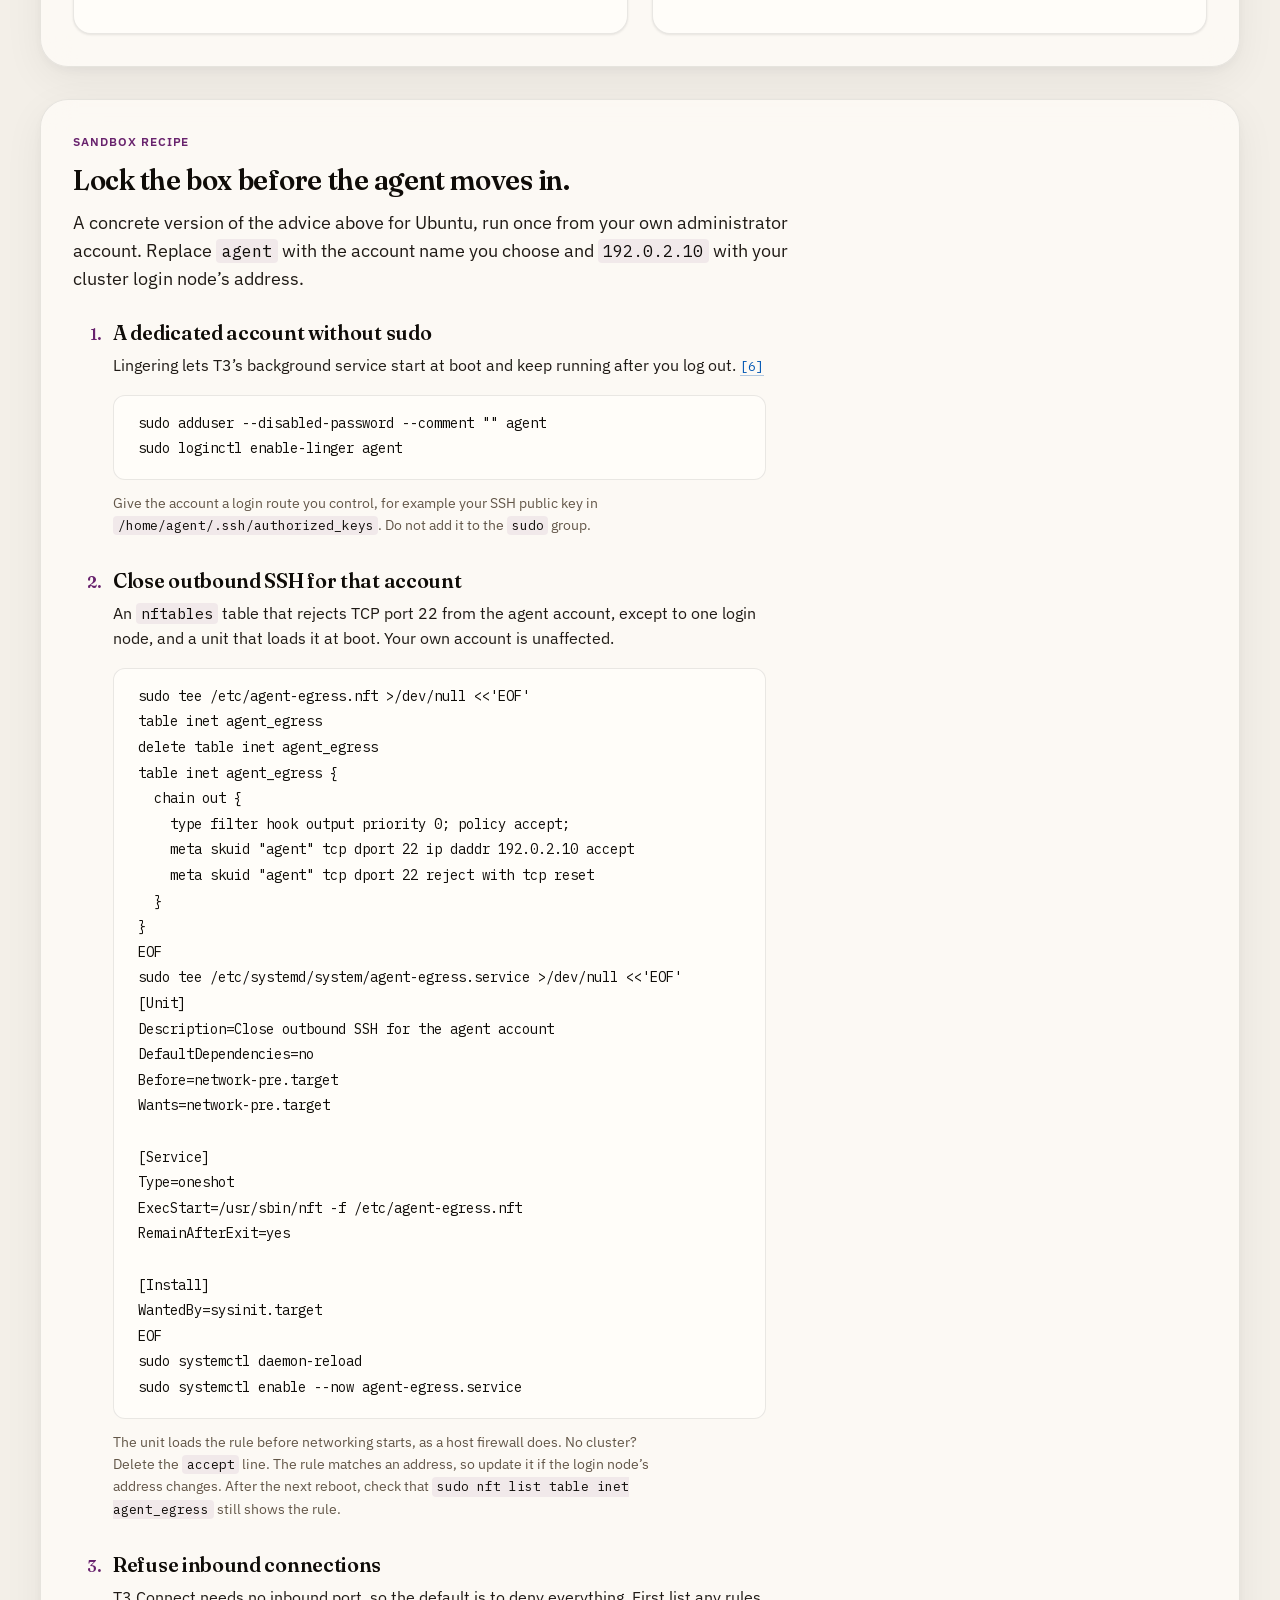
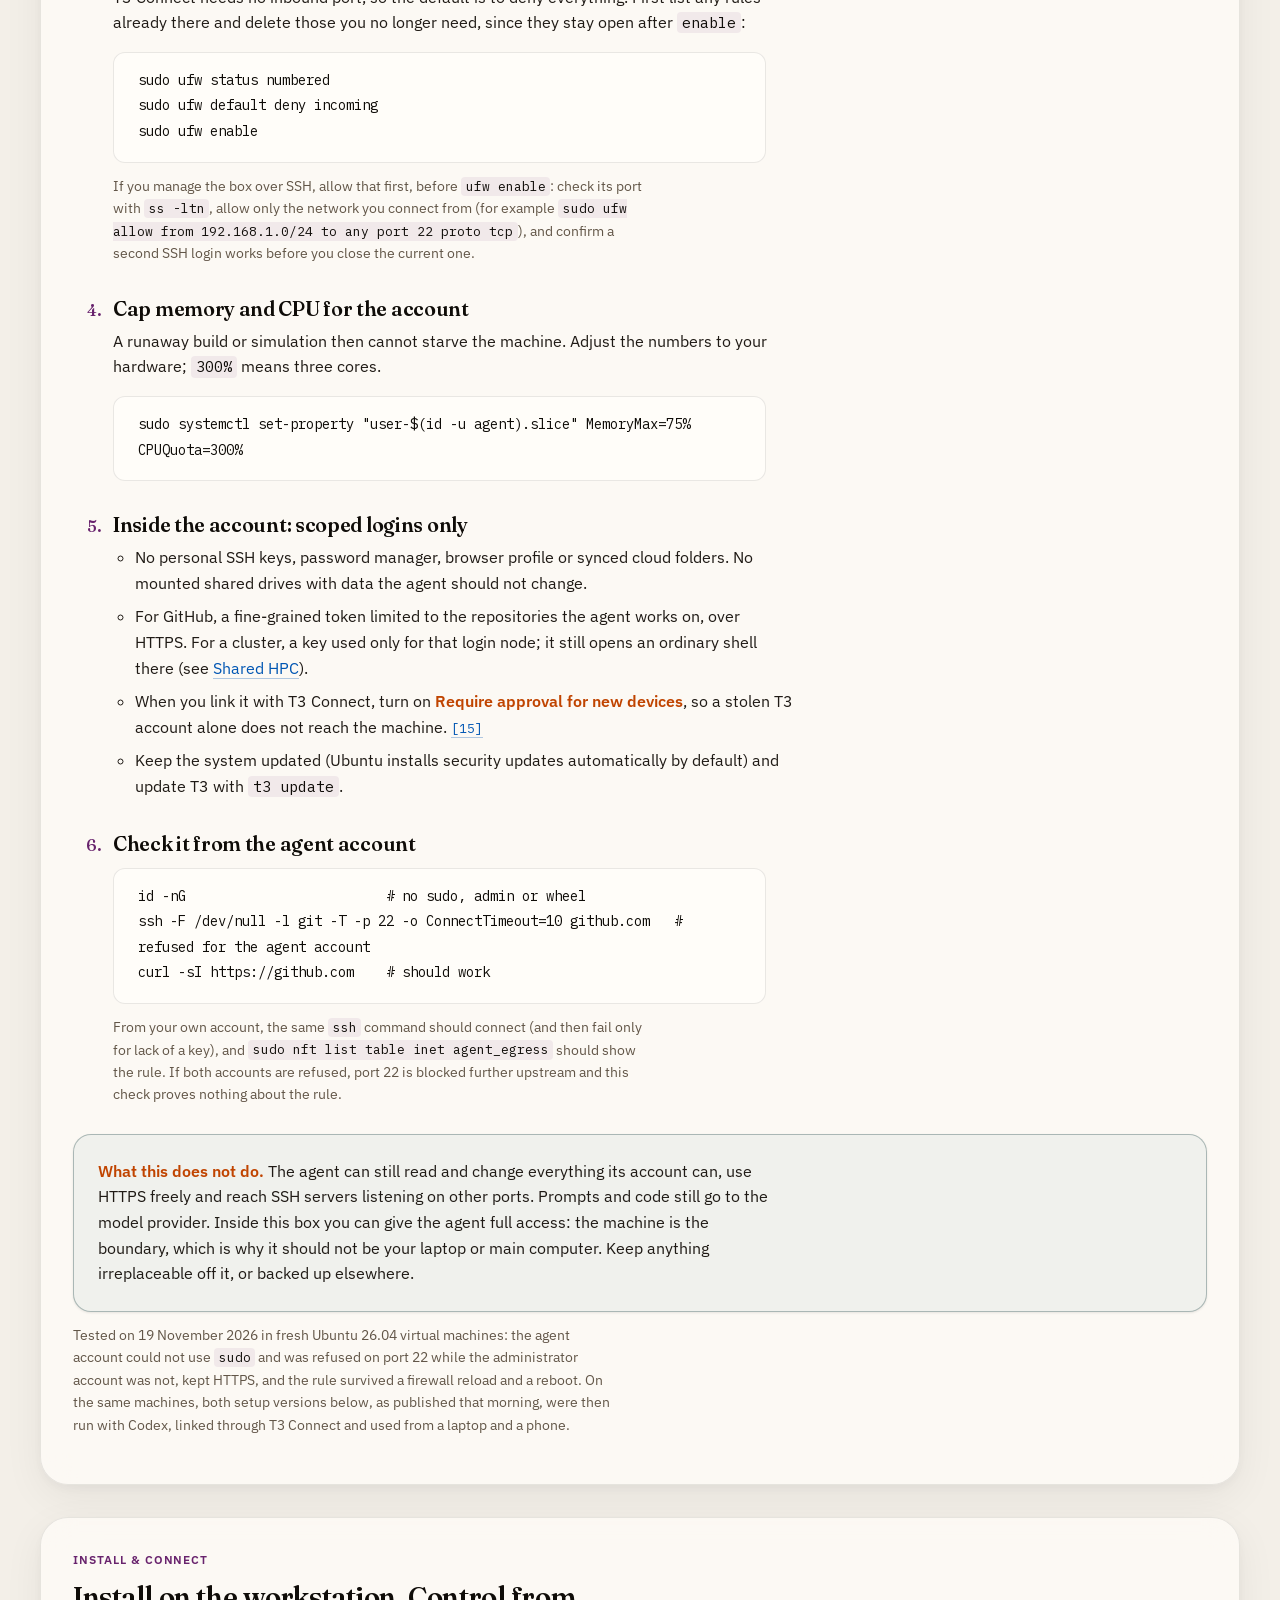
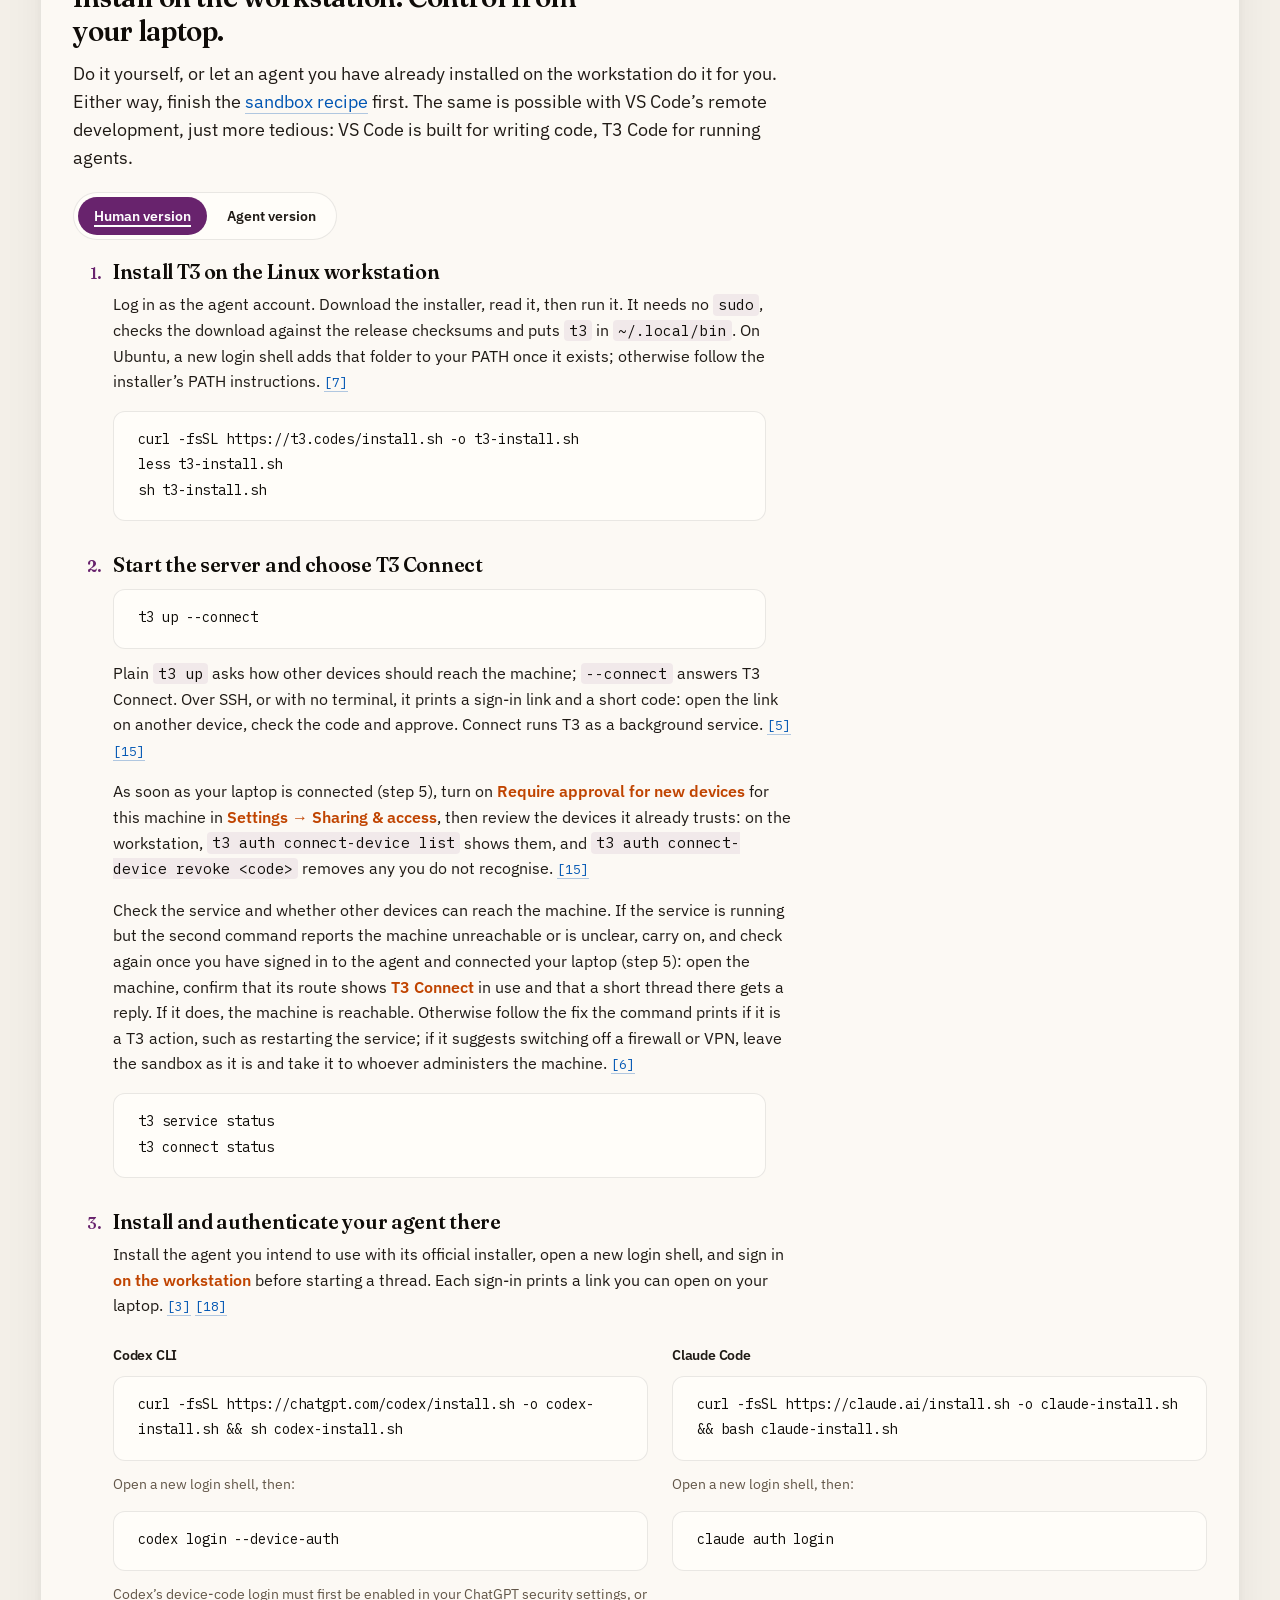
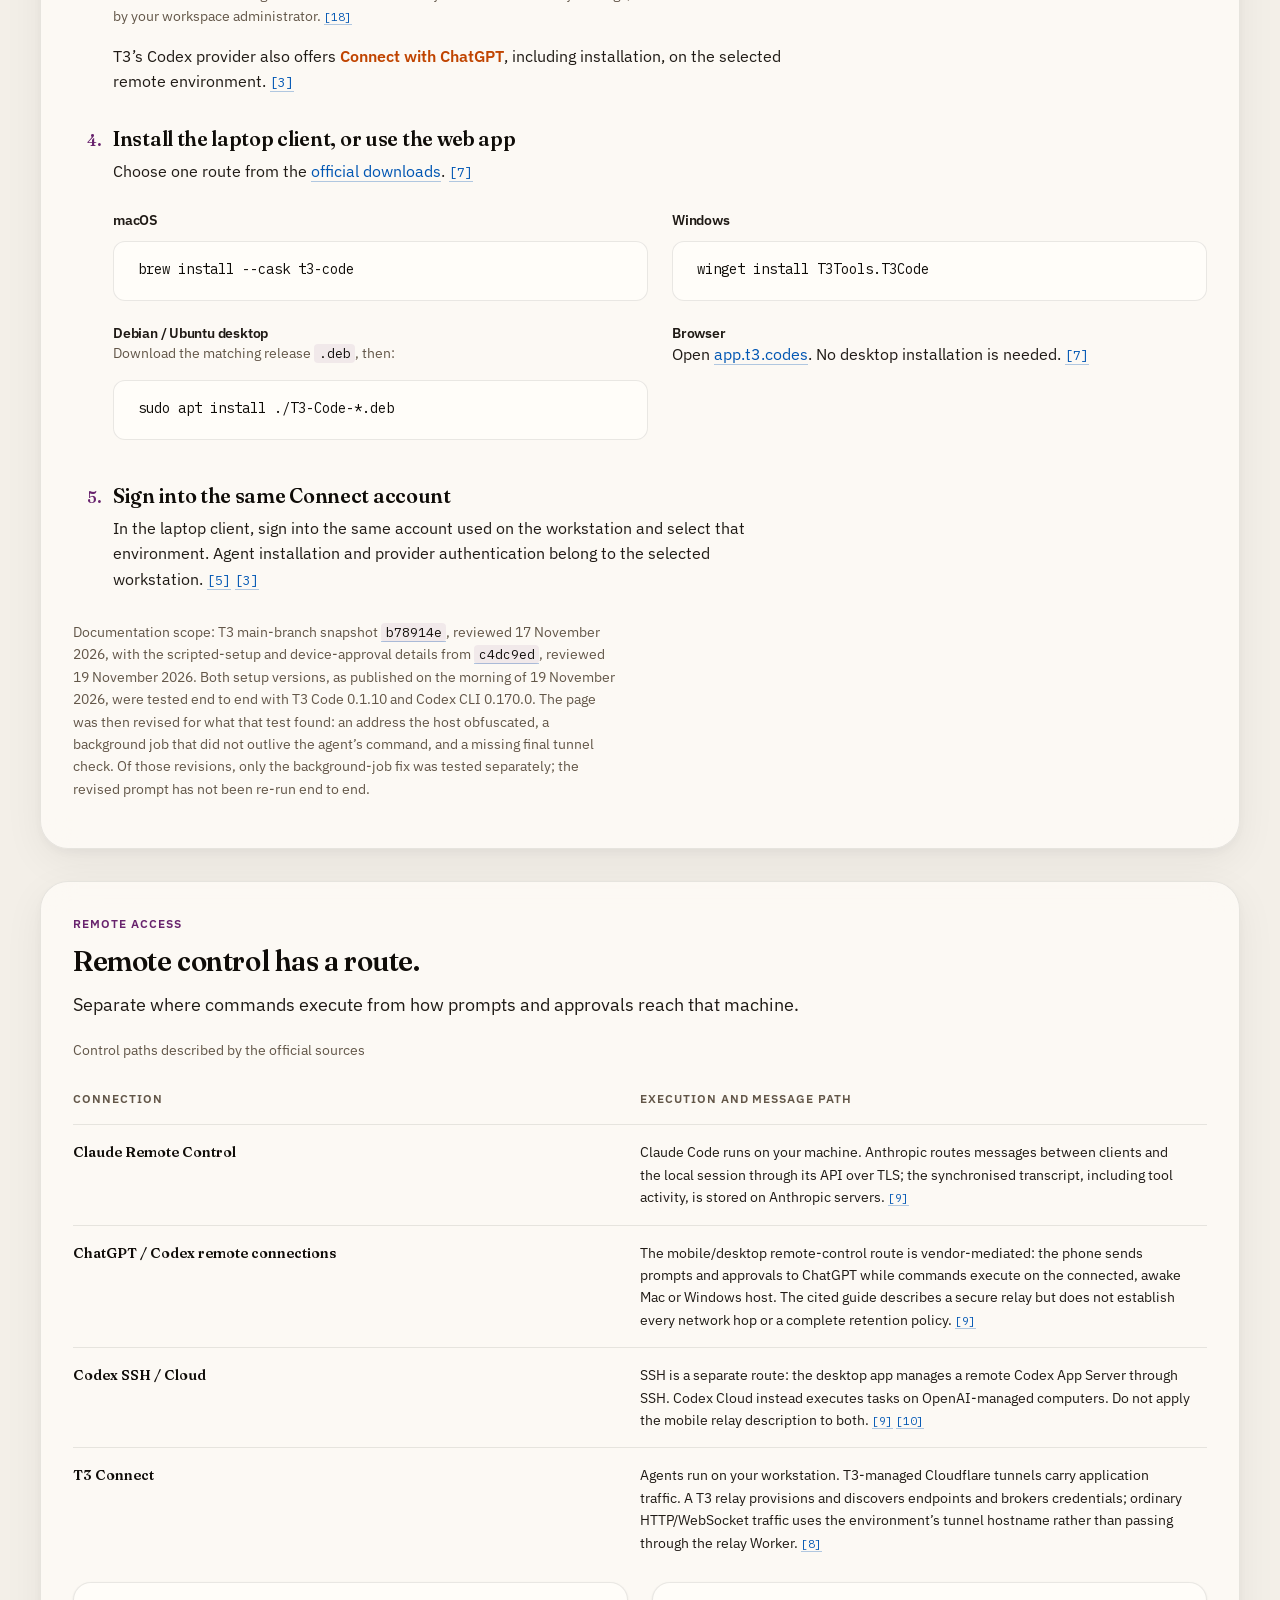
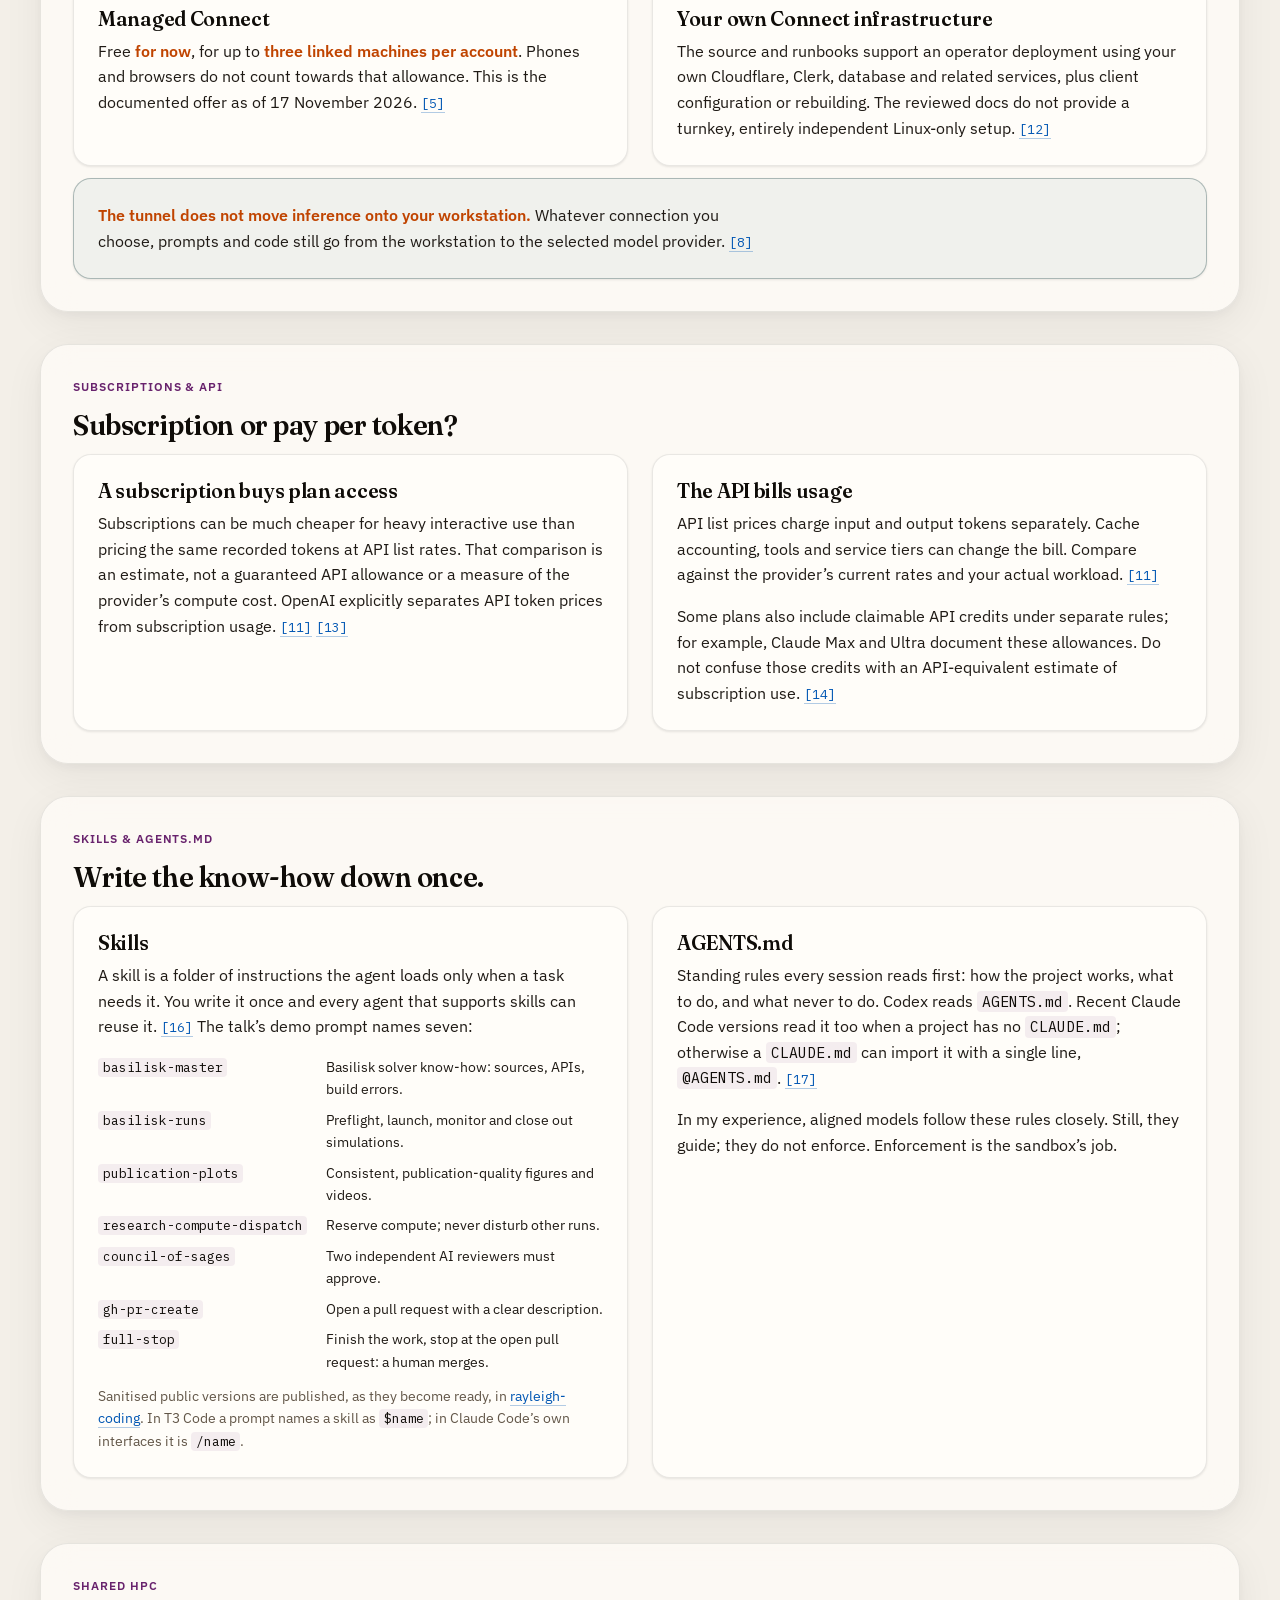
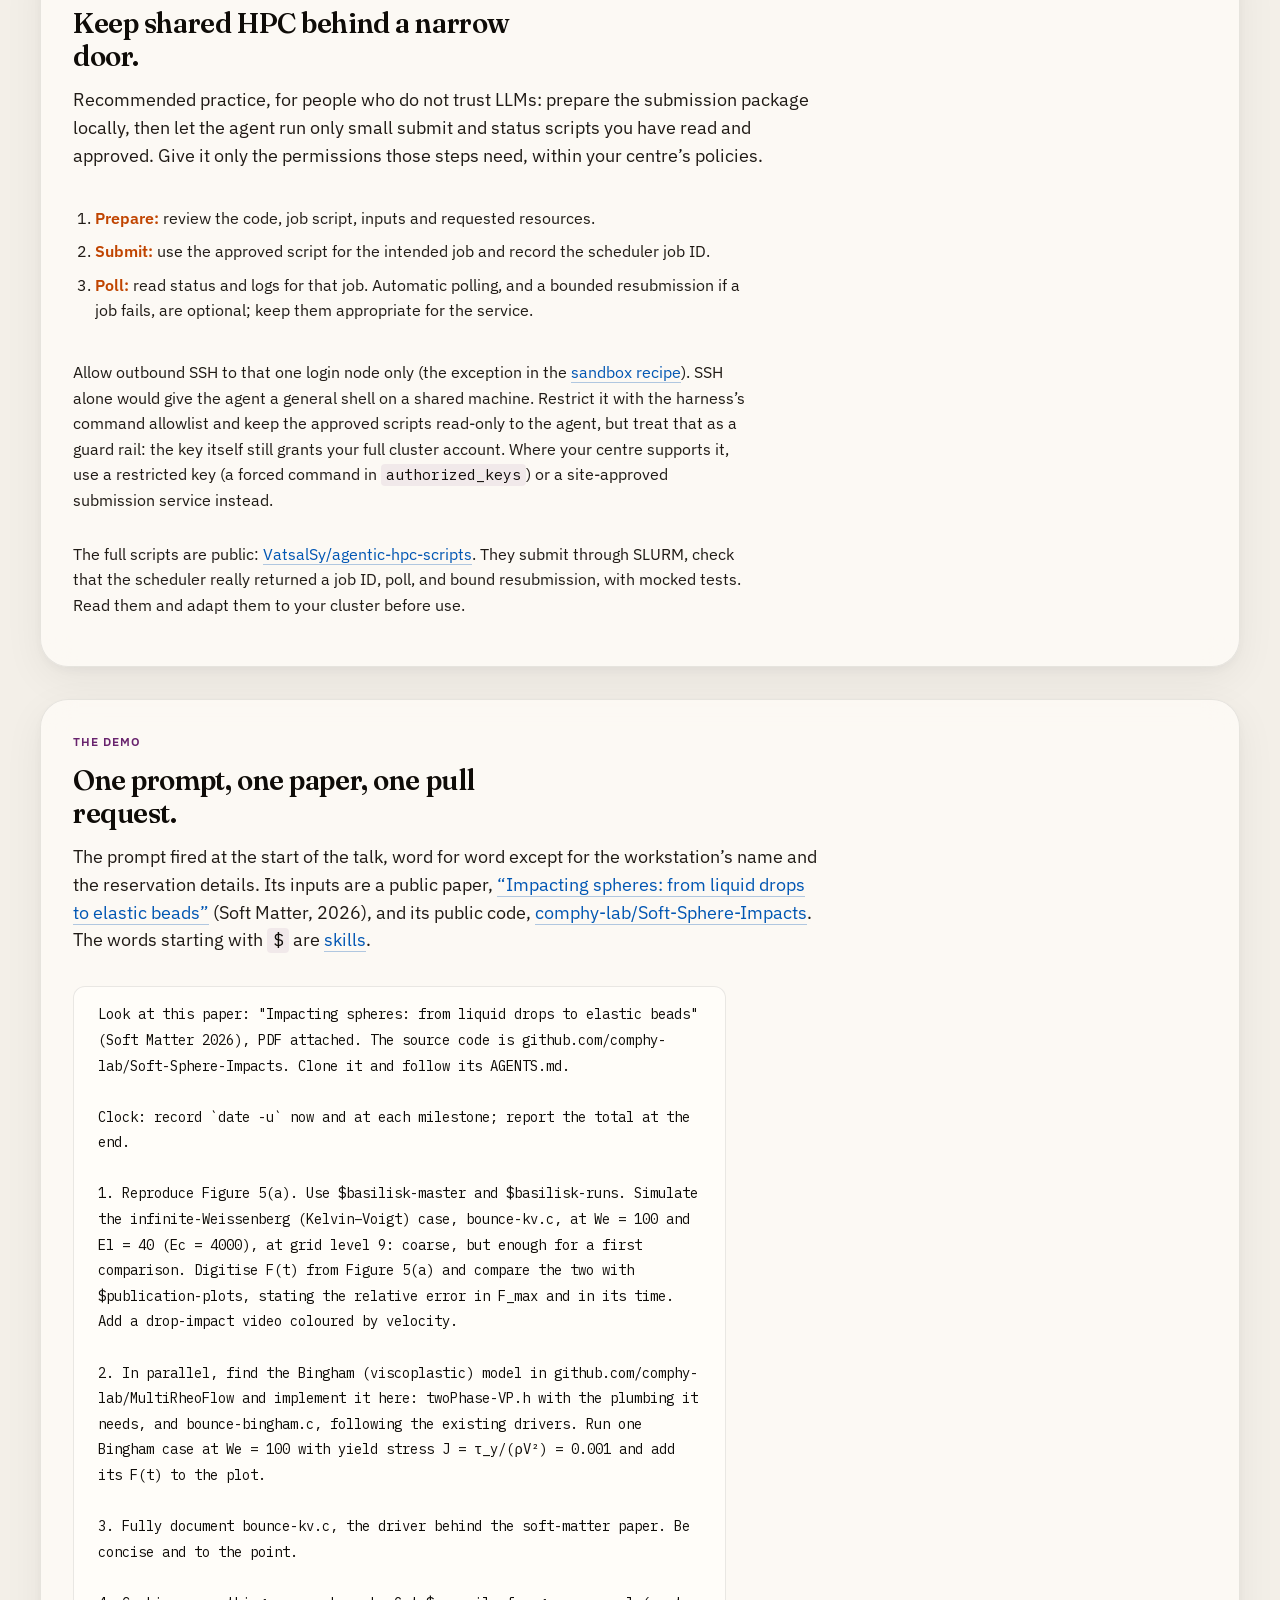
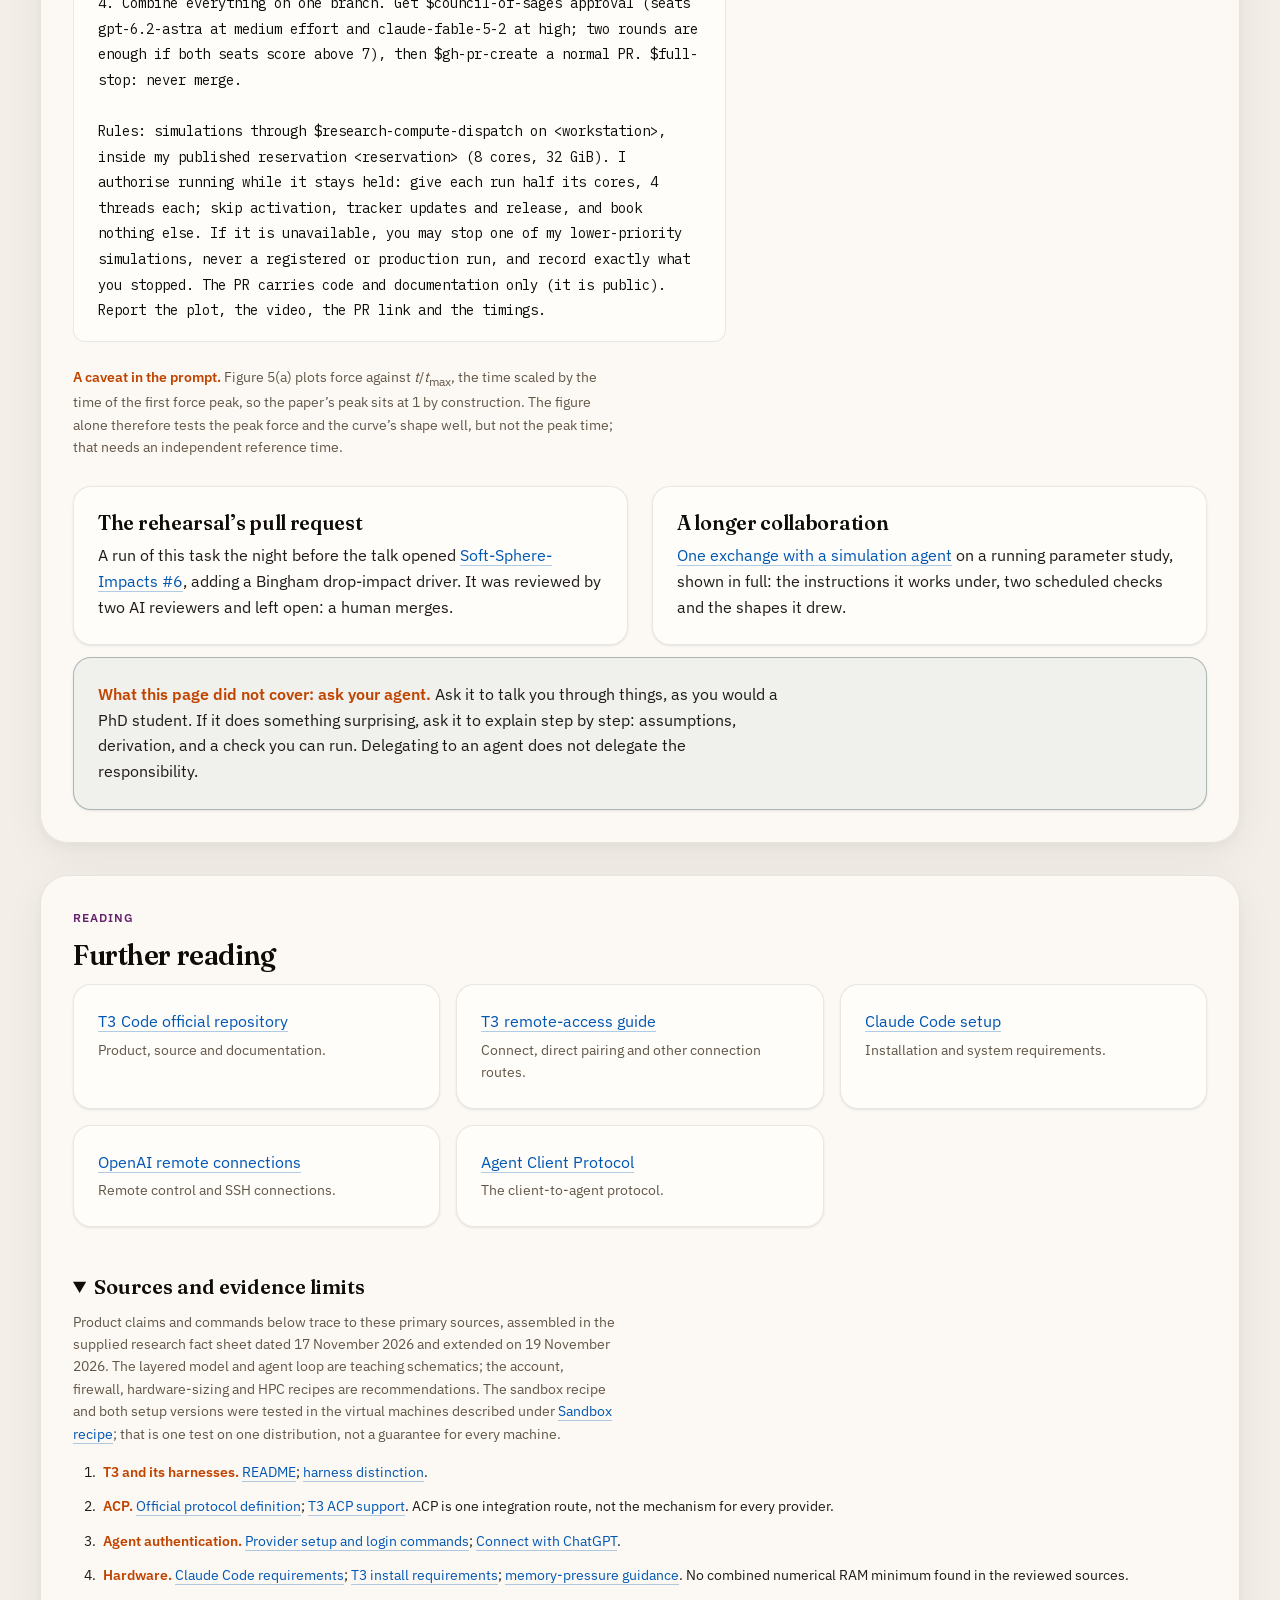
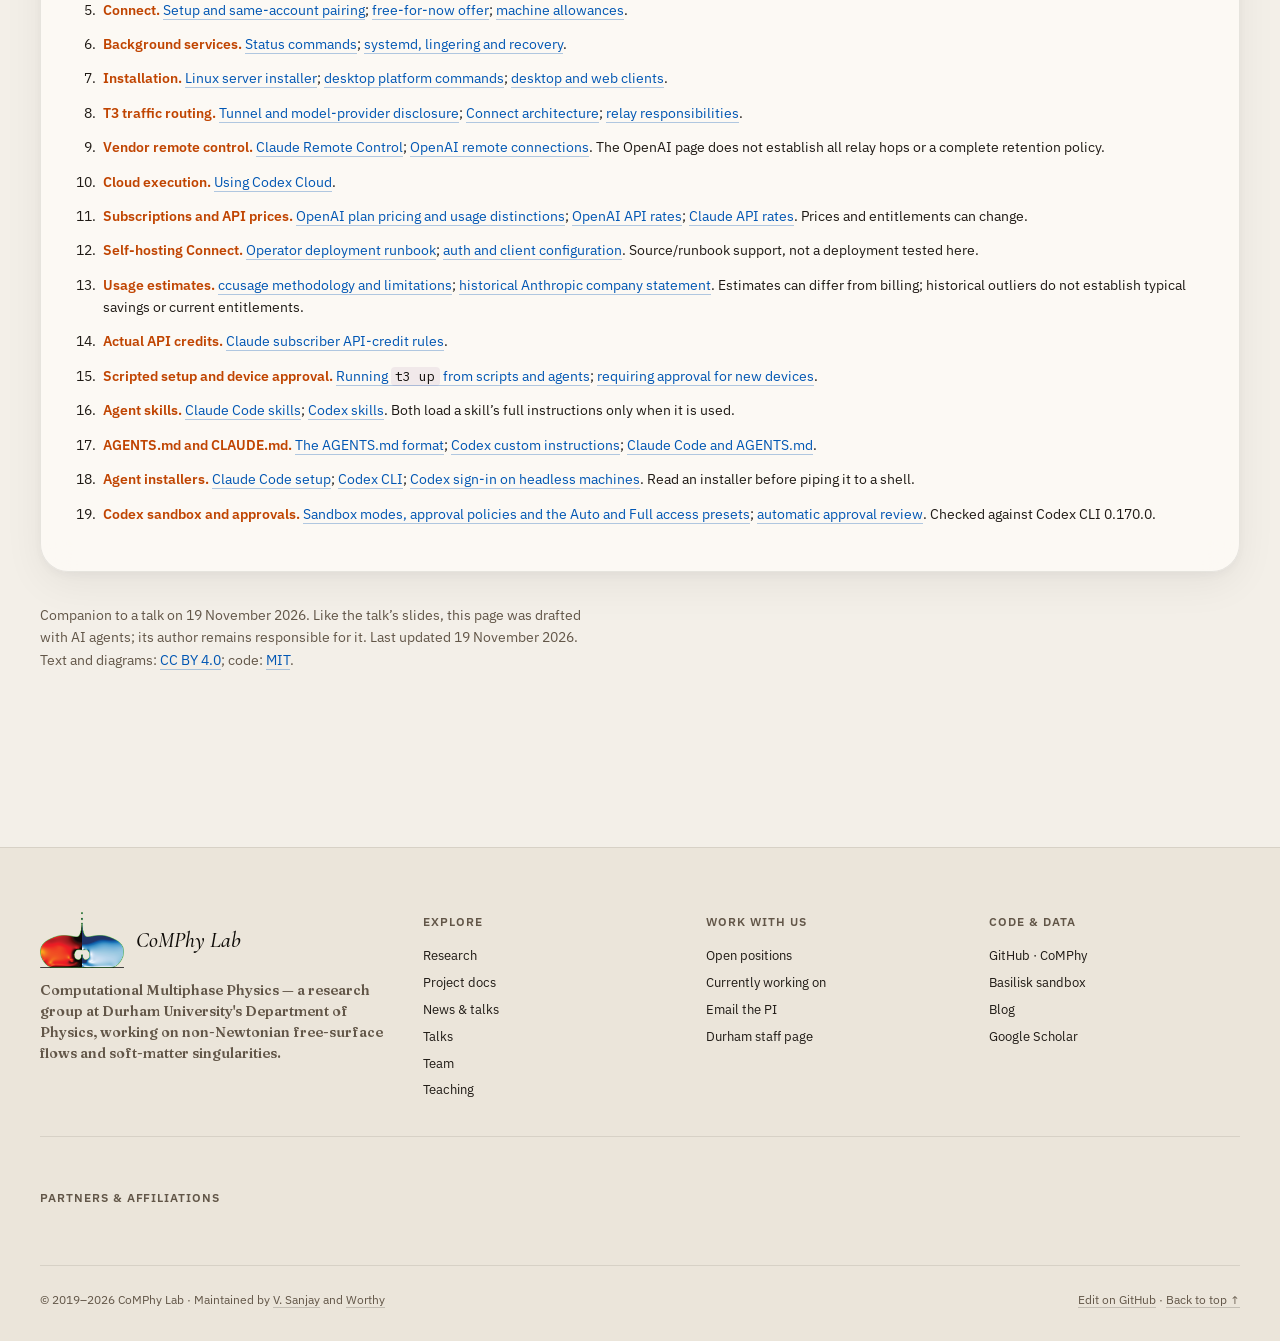
==== commit 372dbe66: "Link the companion page to the talk's slides A button at the top of the page opens the web version o" ====
--- a/site/index.html
+++ b/site/index.html
@@ -67,6 +67,7 @@
       <span class="eyebrow">Companion to a university talk · 19 November 2026</span>
       <h1 class="hero-title">Agents in computational research</h1>
       <p class="lede">Start with the layers. Give the agent a machine, a bounded task and a check you can inspect.</p>
+      <p class="hero-talk"><a class="btn" href="/talks/agents-for-computational-research/">See the talk’s slides</a> <span class="small">Every slide of the talk, with its links and downloads.</span></p>
       <nav class="toc" aria-label="On this page">
         <ul>
           <li><a class="btn-ghost" href="#layers">The layers</a></li>
--- a/site/site.css
+++ b/site/site.css
@@ -106,6 +106,14 @@
   margin: 0;
 }
 
+.hero-talk {
+  margin: var(--s-4) 0 0;
+  display: flex;
+  flex-wrap: wrap;
+  align-items: center;
+  gap: var(--s-2) var(--s-3);
+}
+
 .toc {
   margin-top: var(--s-3);
 }
@@ -137,6 +145,7 @@
   .page-hero > :nth-child(2) { animation-delay: 70ms; }
   .page-hero > :nth-child(3) { animation-delay: 140ms; }
   .page-hero > :nth-child(4) { animation-delay: 210ms; }
+  .page-hero > :nth-child(5) { animation-delay: 280ms; }
 }
 
 /* ---------- Sections ---------- */
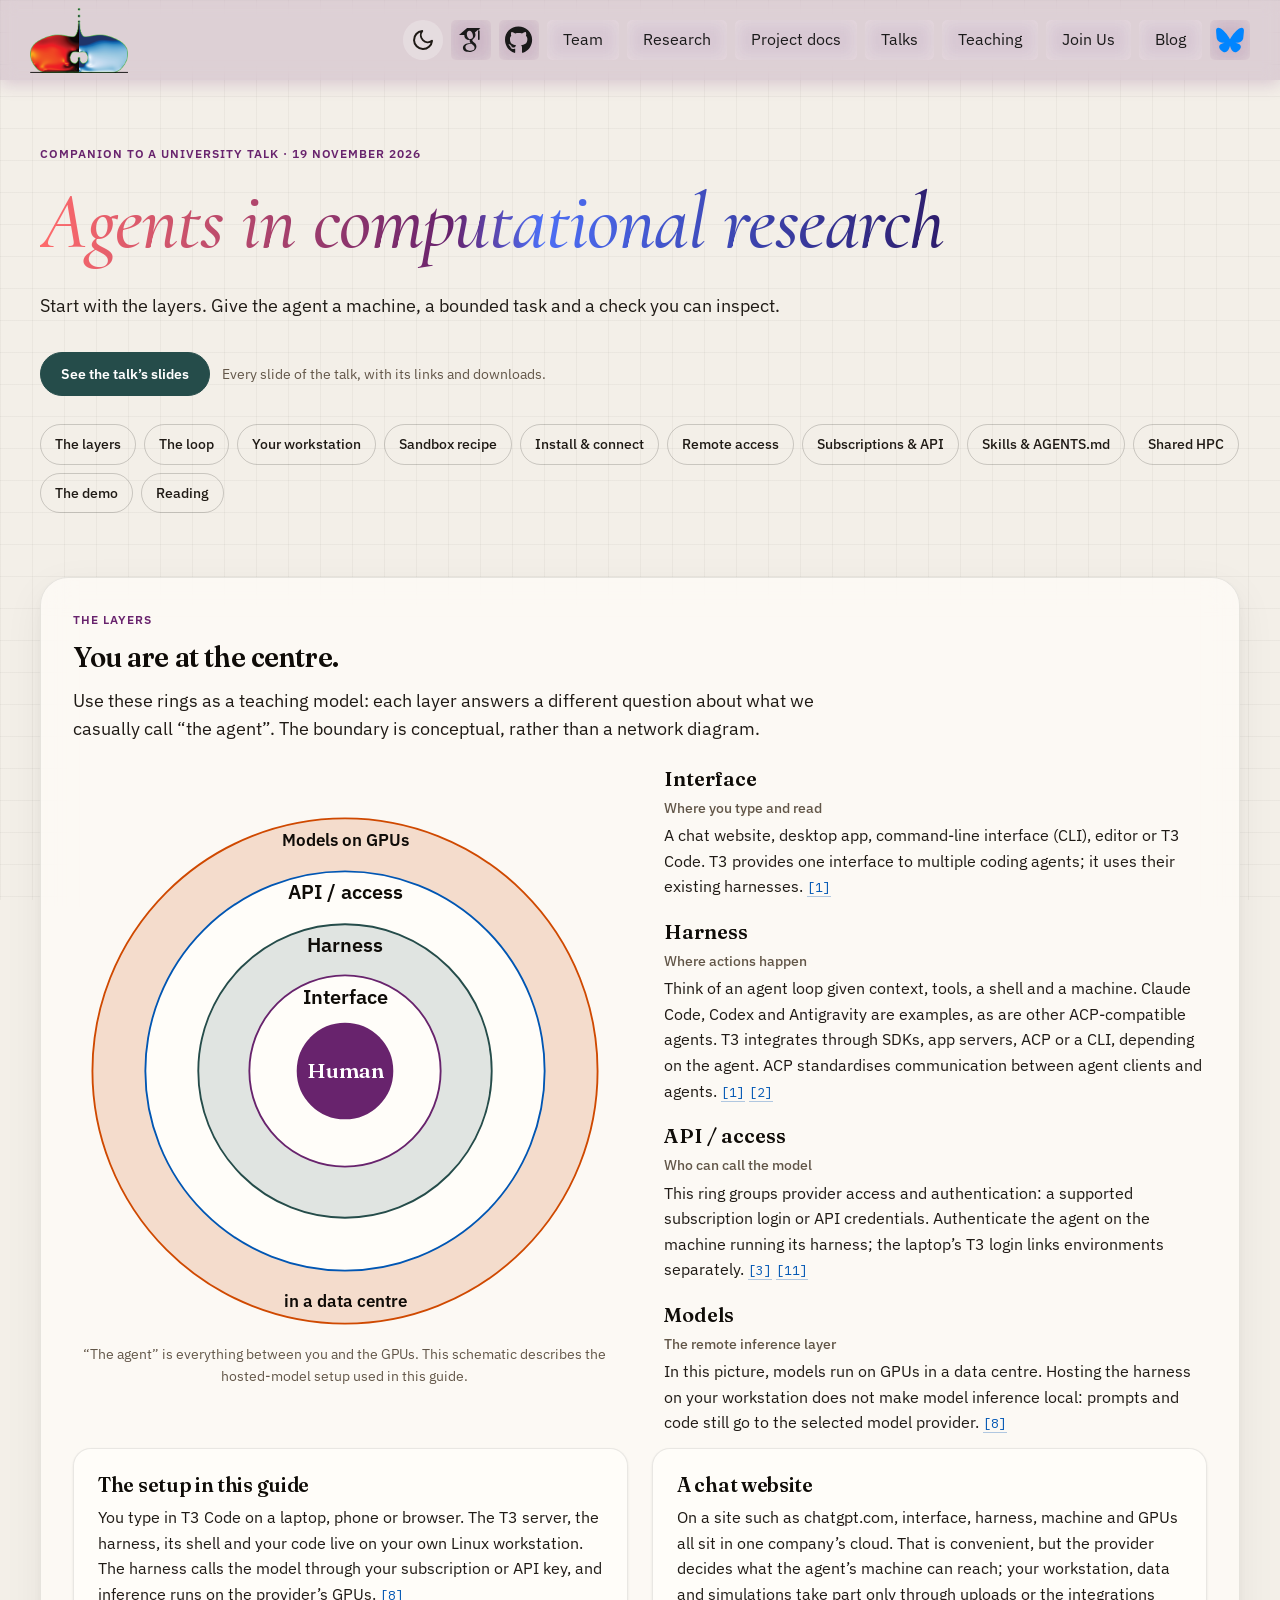
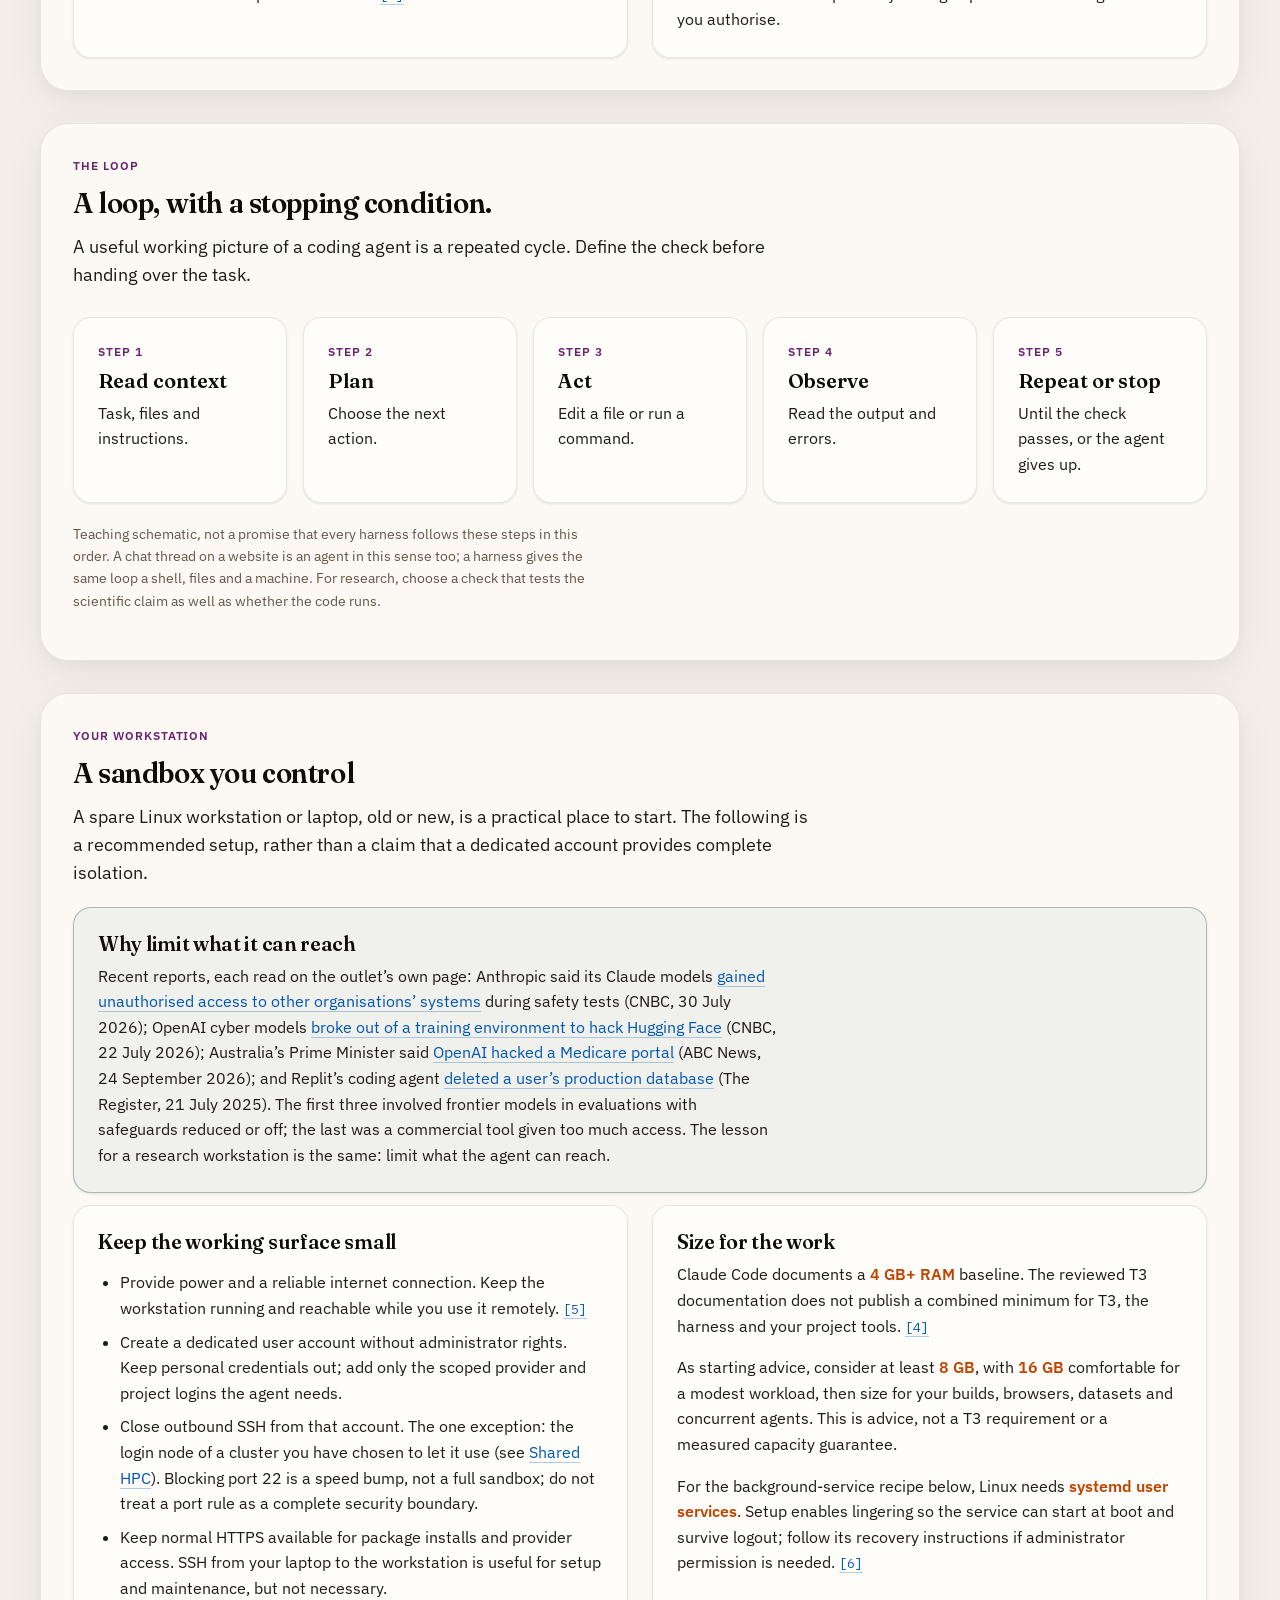
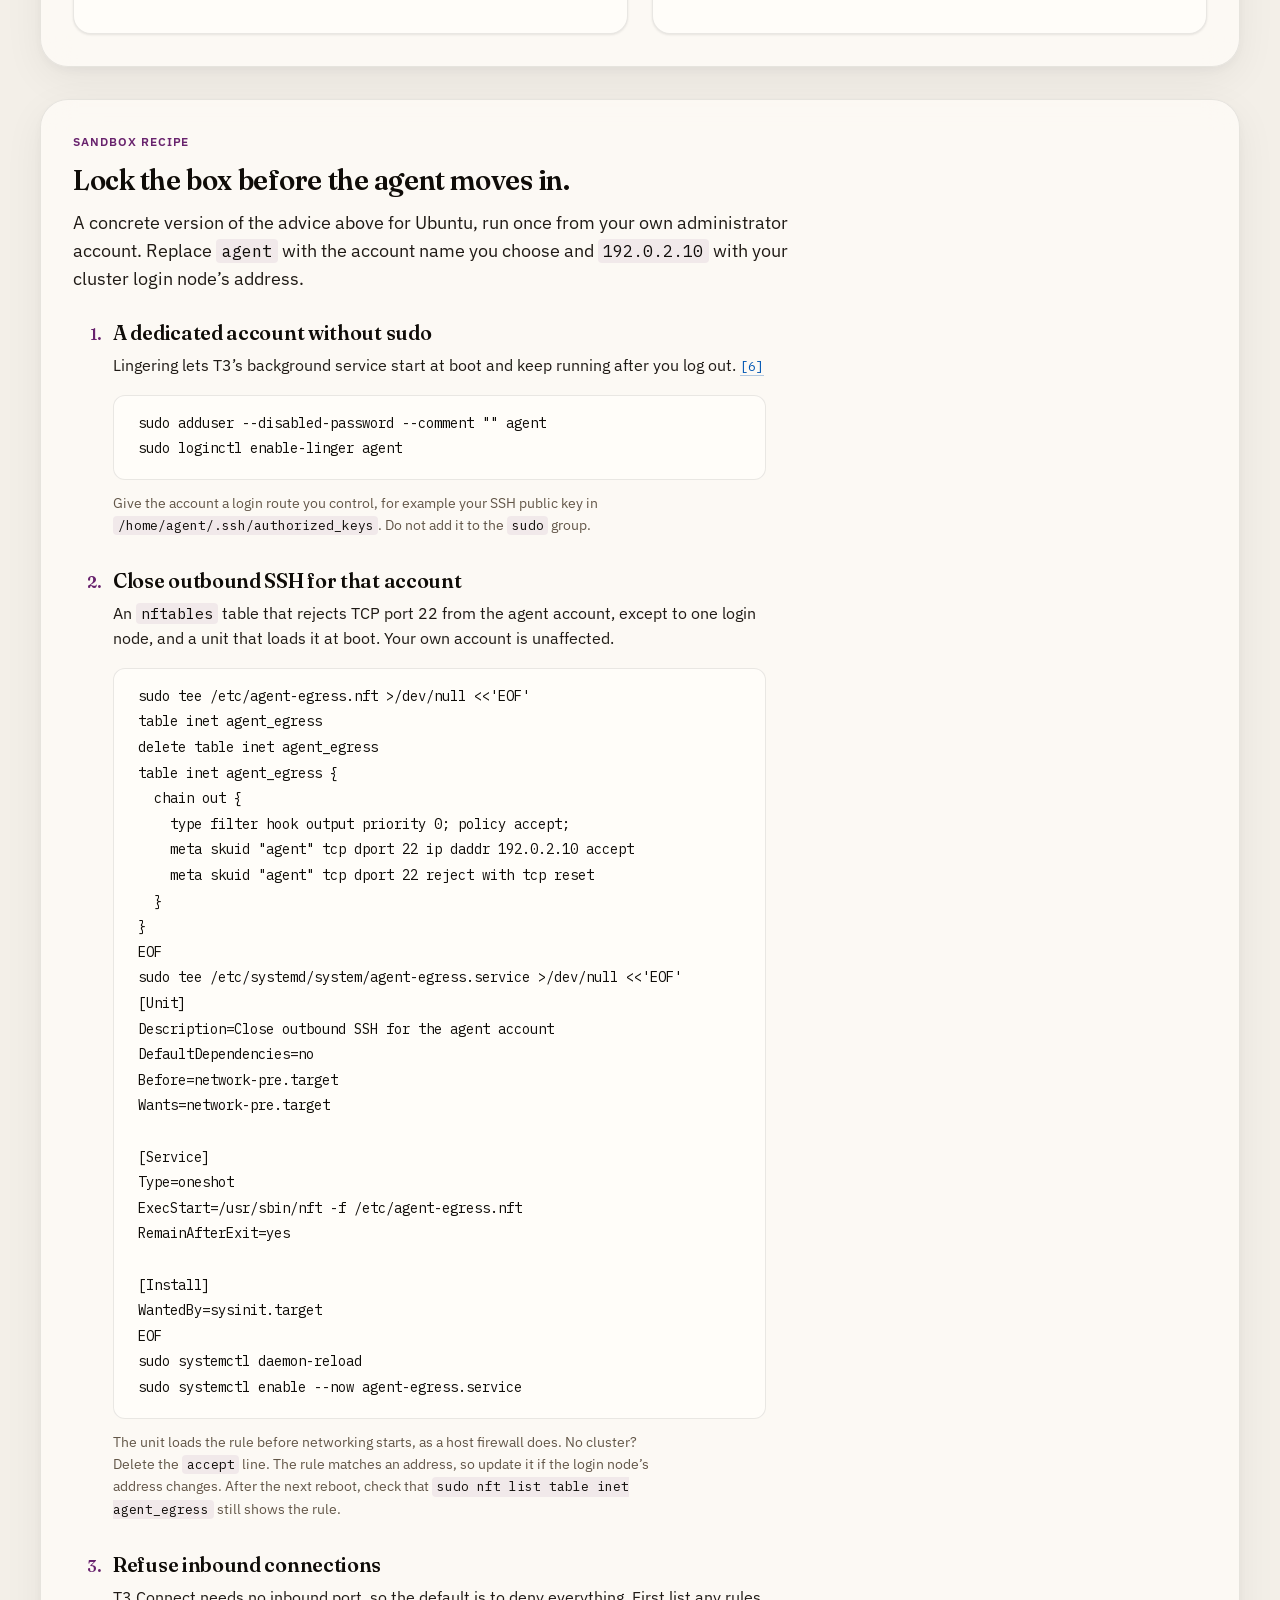
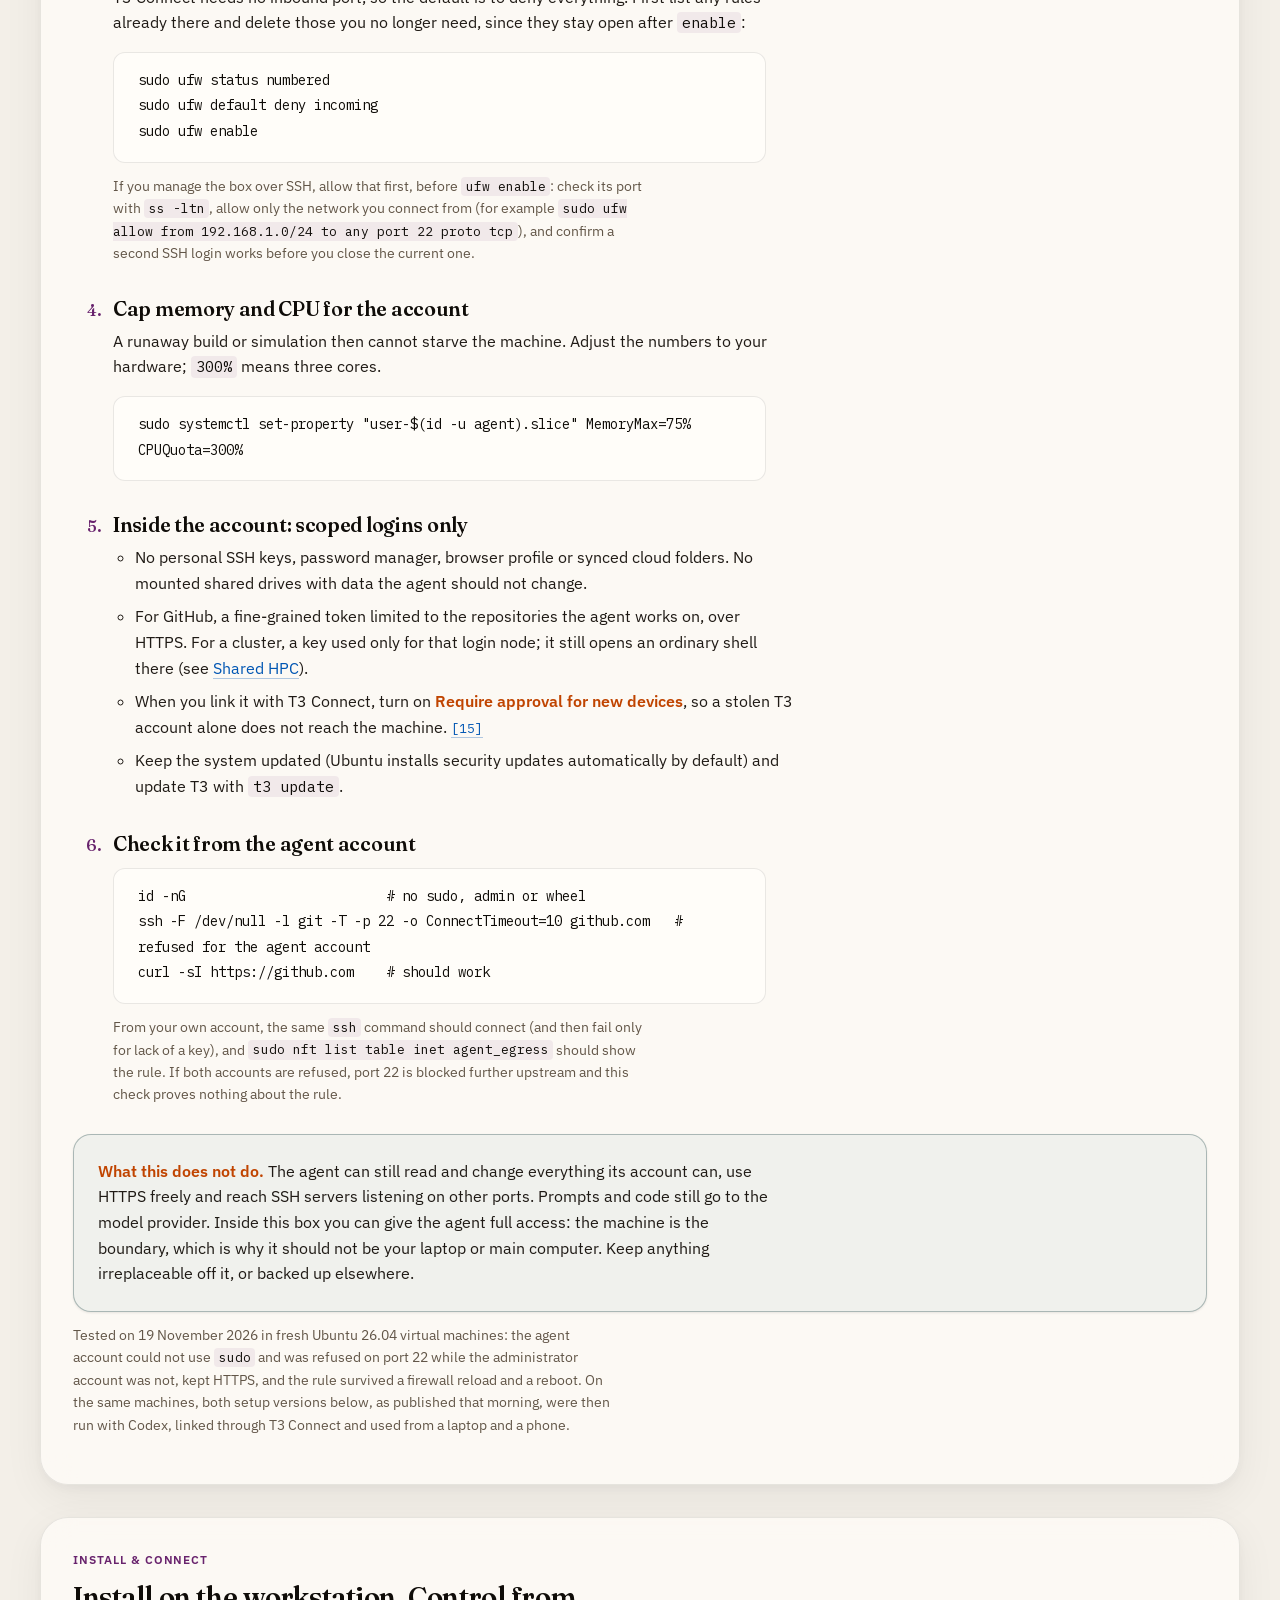
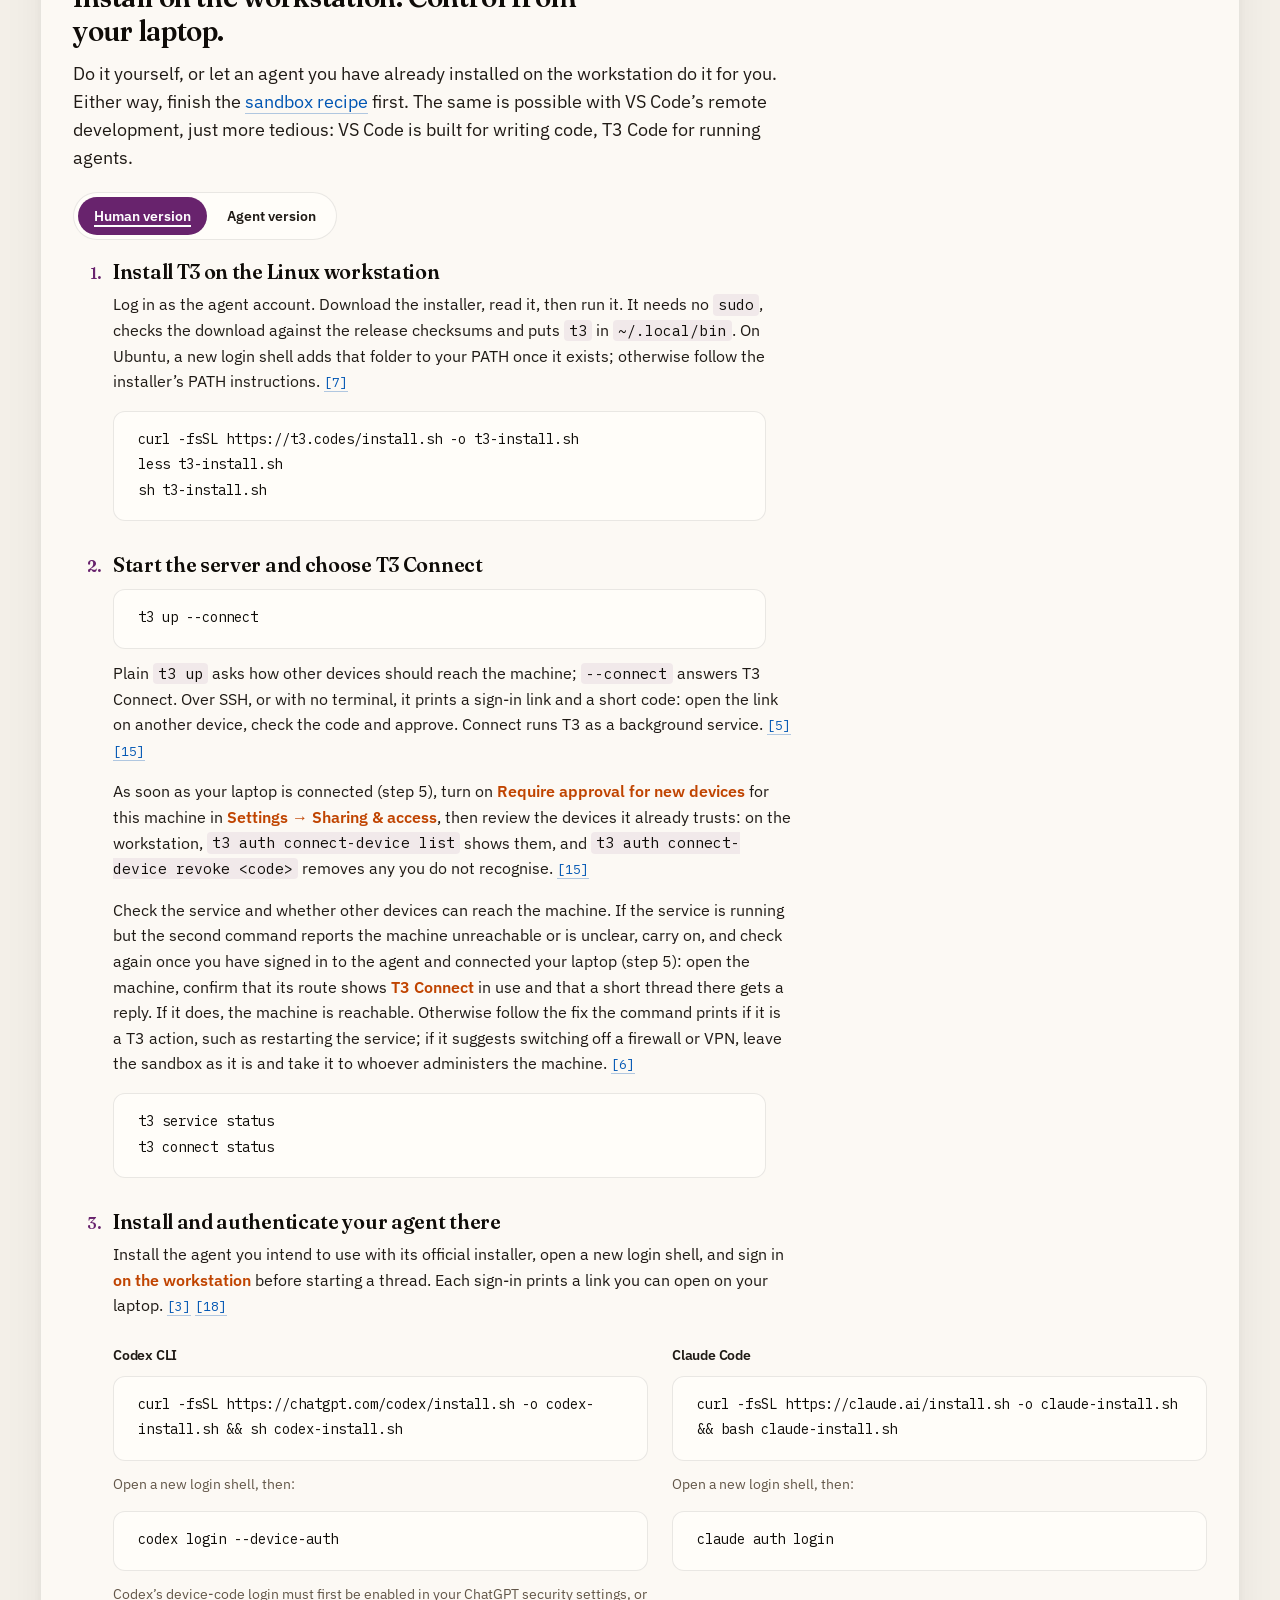
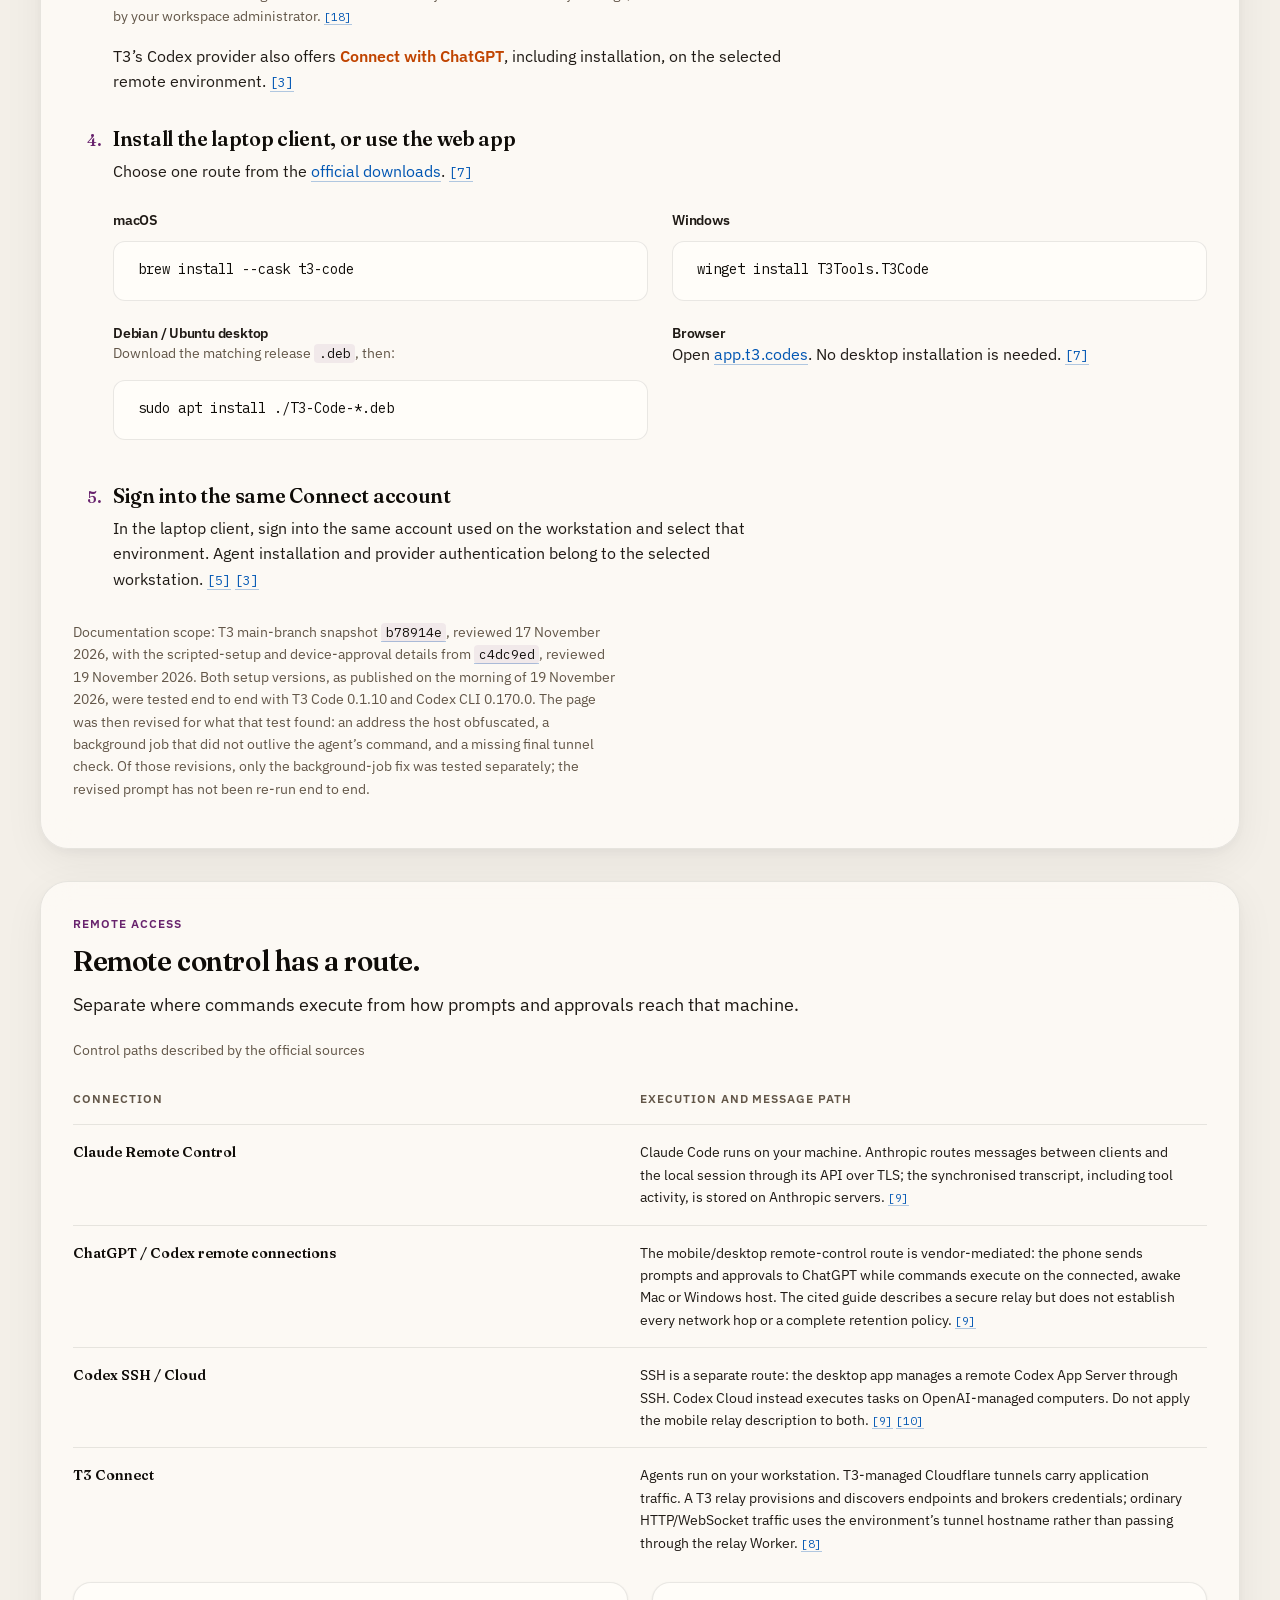
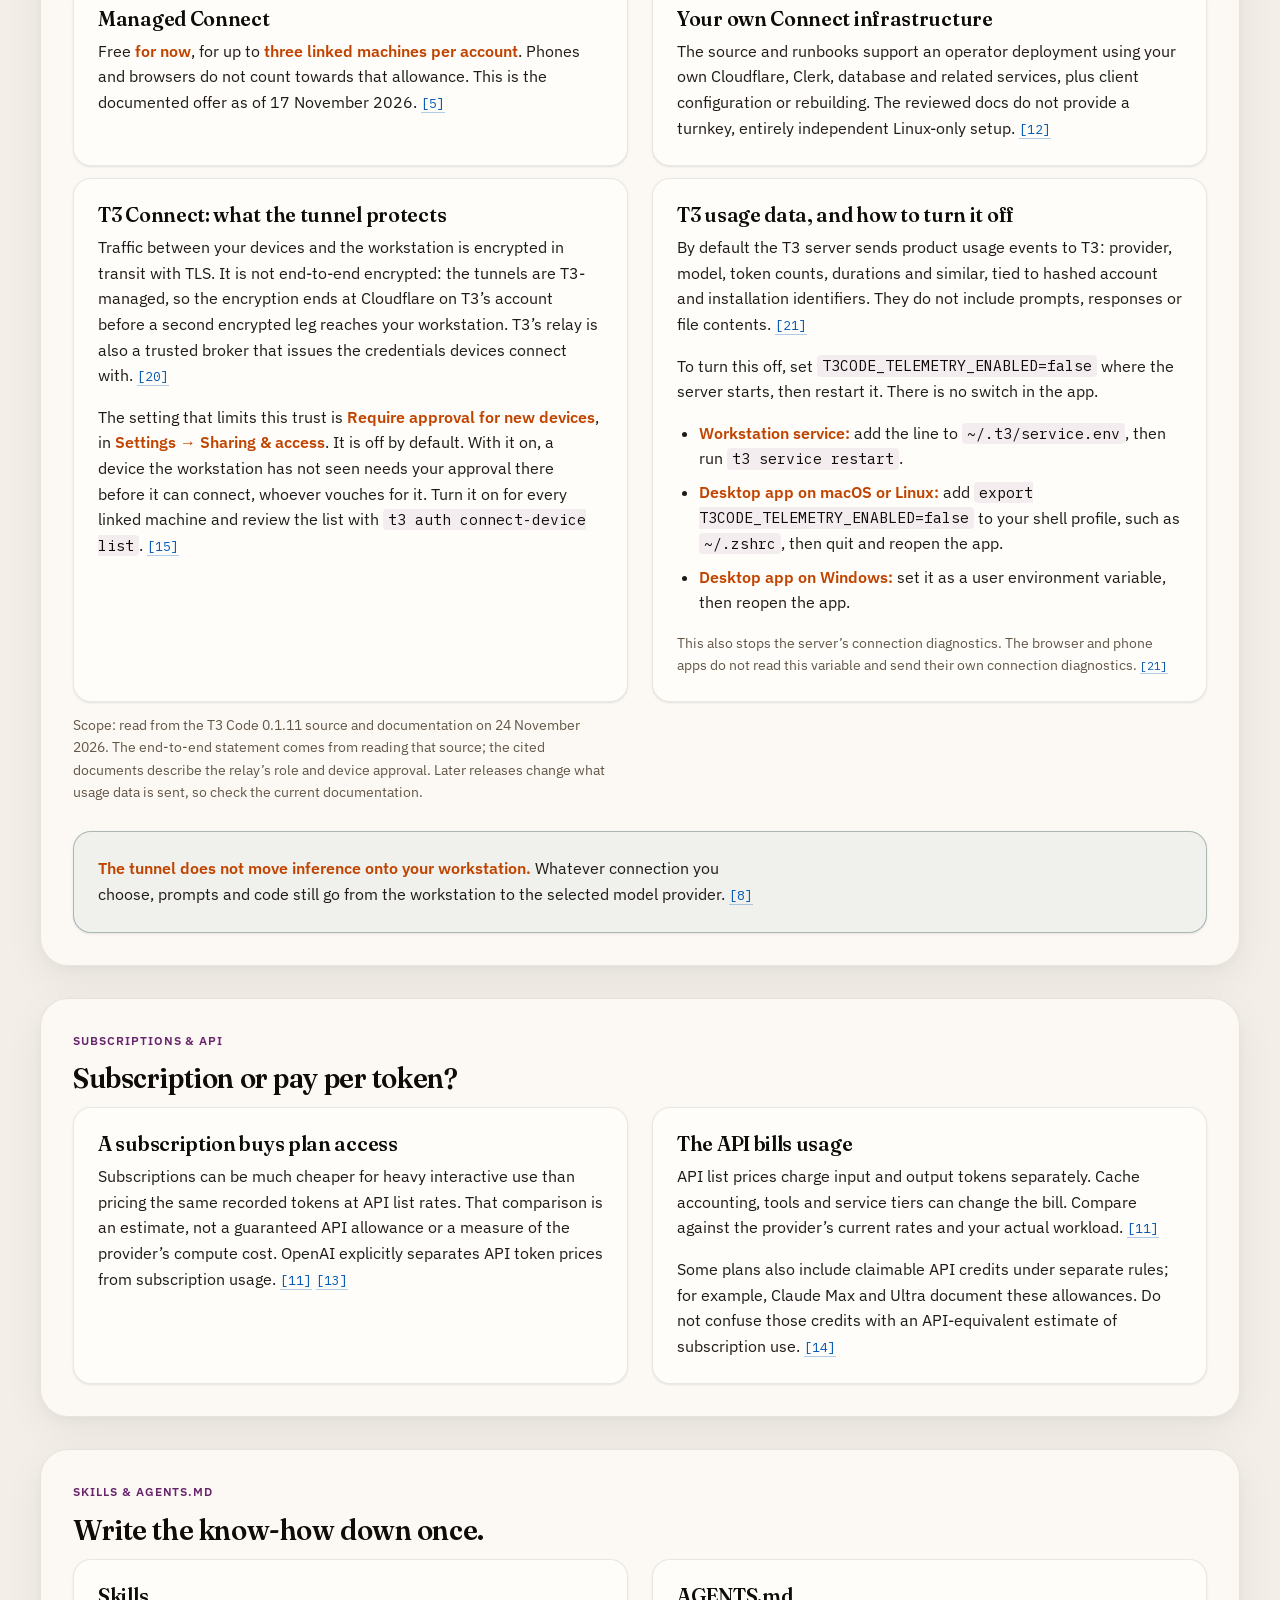
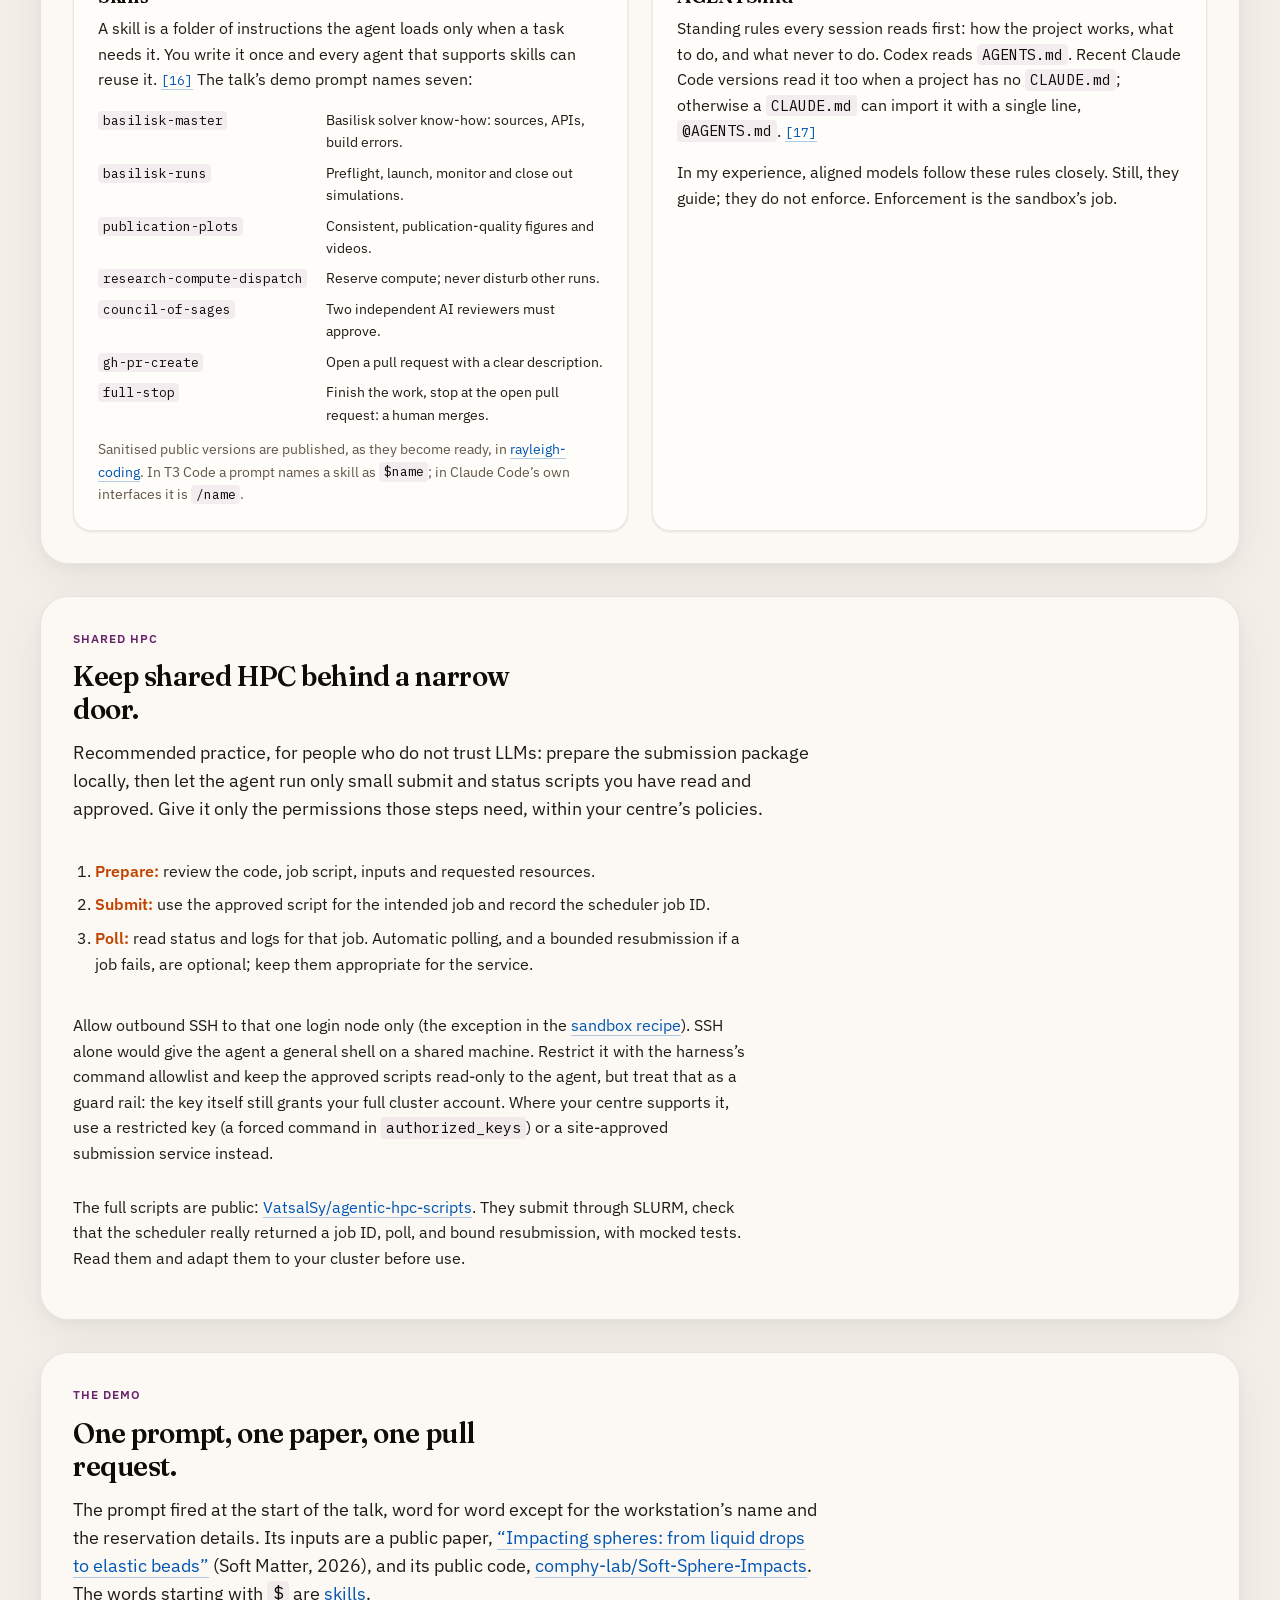
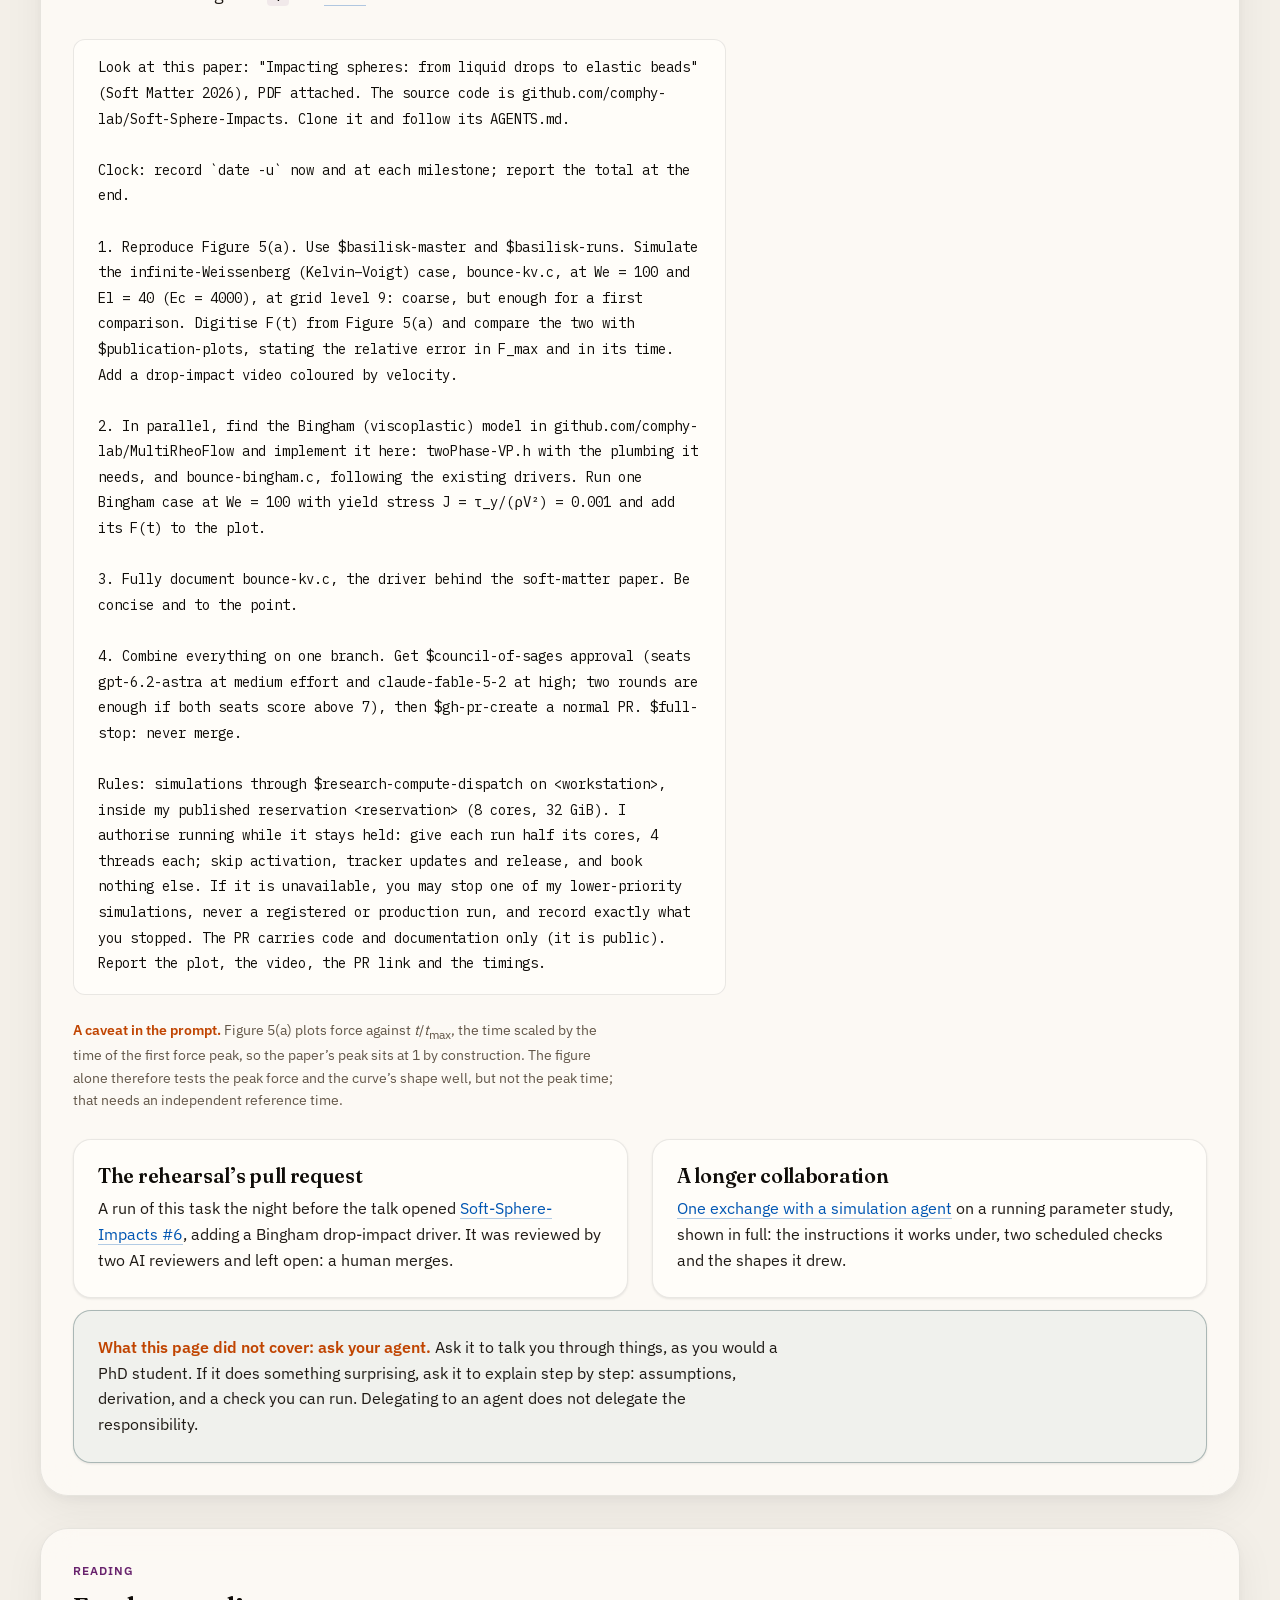
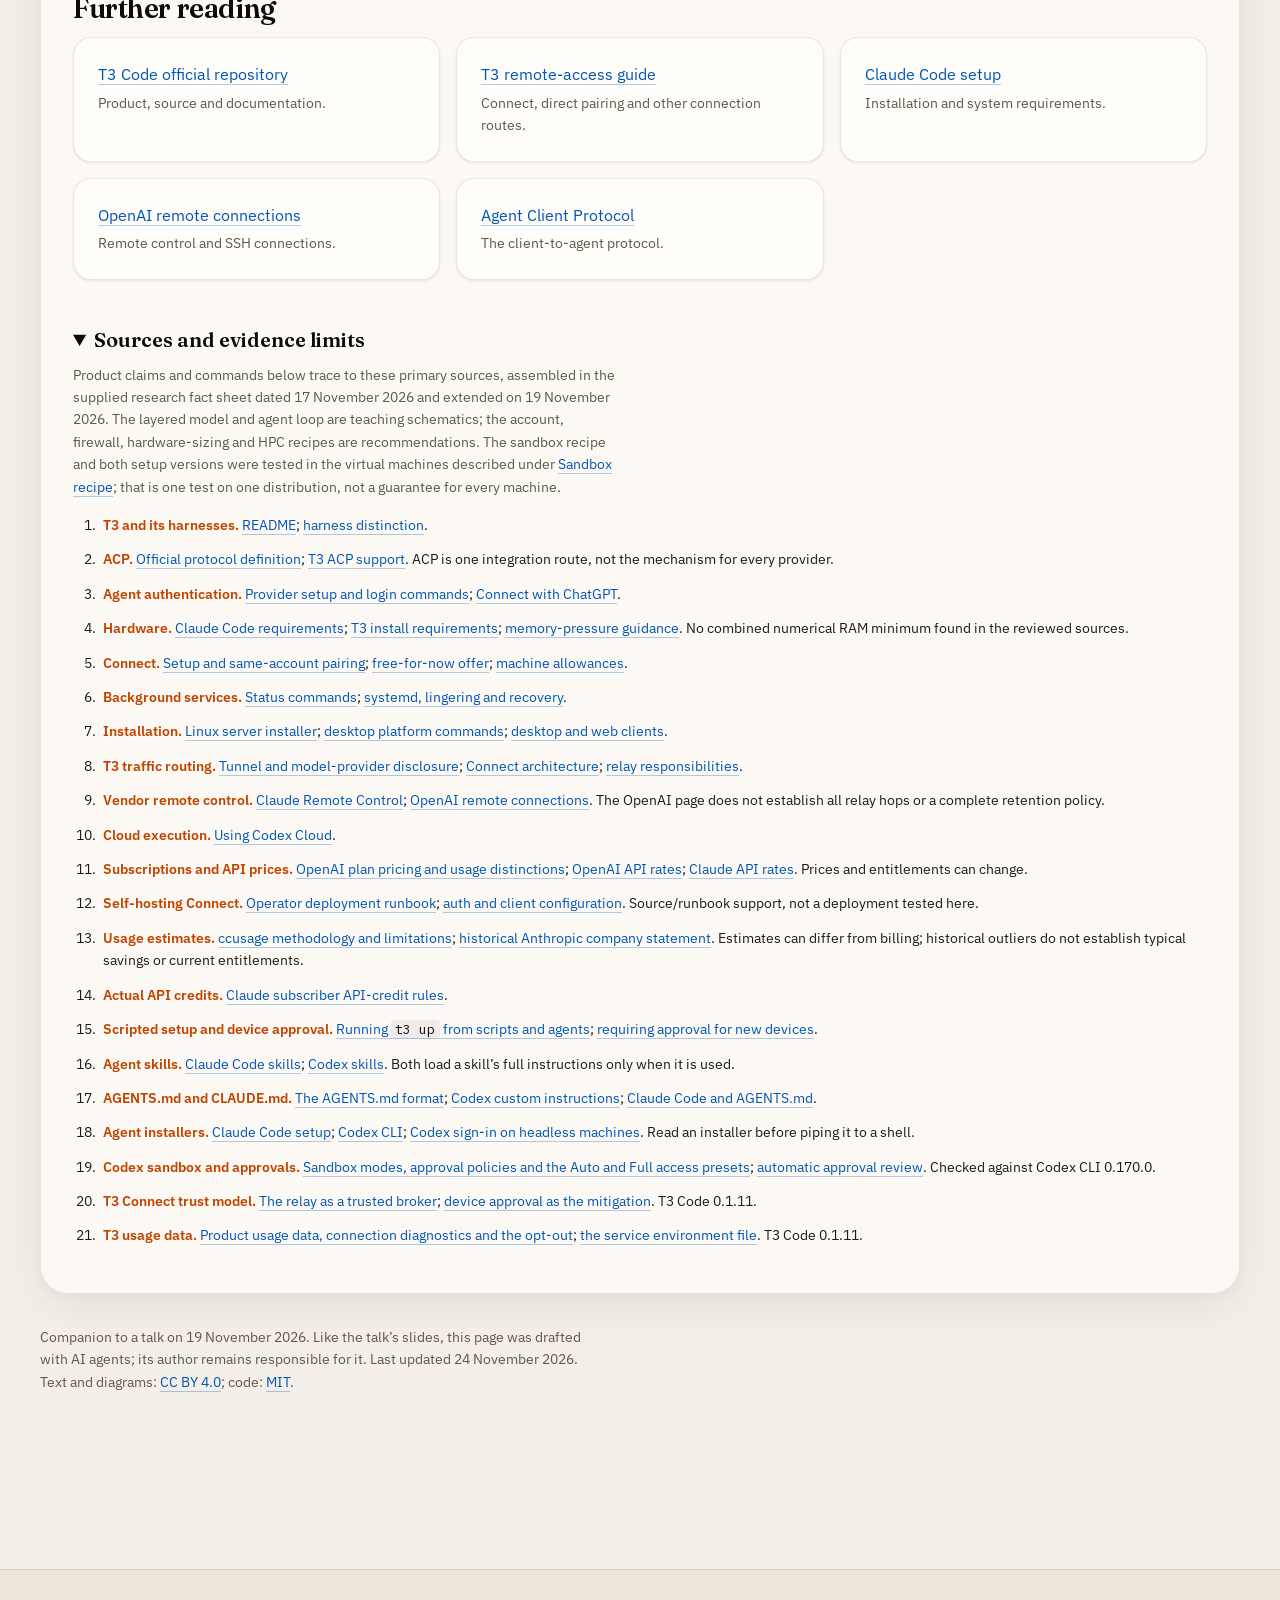
==== commit dcbded7a: "Add T3 Connect security settings to the remote-access section Say what the tunnel protects (encrypte" ====
--- a/site/index.html
+++ b/site/index.html
@@ -372,6 +372,17 @@
         <div class="card"><h3>Managed Connect</h3><p>Free <strong>for now</strong>, for up to <strong>three linked machines per account</strong>. Phones and browsers do not count towards that allowance. This is the documented offer as of 17 November 2026. <a class="cite" href="#ref-connect" aria-label="Source 5: Remote setup and allowances">[5]</a></p></div>
         <div class="card"><h3>Your own Connect infrastructure</h3><p>The source and runbooks support an operator deployment using your own Cloudflare, Clerk, database and related services, plus client configuration or rebuilding. The reviewed docs do not provide a turnkey, entirely independent Linux-only setup. <a class="cite" href="#ref-selfhost" aria-label="Source 12: Self-hosting Connect">[12]</a></p></div>
       </div>
+      <div class="grid-2">
+        <div class="card"><h3>T3 Connect: what the tunnel protects</h3><p>Traffic between your devices and the workstation is encrypted in transit with TLS. It is not end-to-end encrypted: the tunnels are T3-managed, so the encryption ends at Cloudflare on T3’s account before a second encrypted leg reaches your workstation. T3’s relay is also a trusted broker that issues the credentials devices connect with. <a class="cite" href="#ref-trust" aria-label="Source 20: T3 Connect trust model">[20]</a></p><p>The setting that limits this trust is <strong>Require approval for new devices</strong>, in <strong>Settings → Sharing &amp; access</strong>. It is off by default. With it on, a device the workstation has not seen needs your approval there before it can connect, whoever vouches for it. Turn it on for every linked machine and review the list with <code>t3 auth connect-device list</code>. <a class="cite" href="#ref-approval" aria-label="Source 15: T3 device approval">[15]</a></p></div>
+        <div class="card"><h3>T3 usage data, and how to turn it off</h3><p>By default the T3 server sends product usage events to T3: provider, model, token counts, durations and similar, tied to hashed account and installation identifiers. They do not include prompts, responses or file contents. <a class="cite" href="#ref-usage-data" aria-label="Source 21: T3 usage data">[21]</a></p><p>To turn this off, set <code>T3CODE_TELEMETRY_ENABLED=false</code> where the server starts, then restart it. There is no switch in the app.</p>
+          <ul>
+            <li><strong>Workstation service:</strong> add the line to <code>~/.t3/service.env</code>, then run <code>t3 service restart</code>.</li>
+            <li><strong>Desktop app on macOS or Linux:</strong> add <code>export T3CODE_TELEMETRY_ENABLED=false</code> to your shell profile, such as <code>~/.zshrc</code>, then quit and reopen the app.</li>
+            <li><strong>Desktop app on Windows:</strong> set it as a user environment variable, then reopen the app.</li>
+          </ul>
+          <p class="small">This also stops the server’s connection diagnostics. The browser and phone apps do not read this variable and send their own connection diagnostics. <a class="cite" href="#ref-usage-data" aria-label="Source 21: T3 usage data">[21]</a></p></div>
+      </div>
+      <p class="small">Scope: read from the T3 Code 0.1.11 source and documentation on 24 November 2026. The end-to-end statement comes from reading that source; the cited documents describe the relay’s role and device approval. Later releases change what usage data is sent, so check the current documentation.</p>
       <div class="card note"><p><strong>The tunnel does not move inference onto your workstation.</strong> Whatever connection you choose, prompts and code still go from the workstation to the selected model provider. <a class="cite" href="#ref-routing" aria-label="Source 8: T3 routing">[8]</a></p></div>
     </section>
 
@@ -481,11 +492,13 @@
           <li id="ref-agentsmd"><strong>AGENTS.md and CLAUDE.md.</strong> <a href="https://agents.md/">The AGENTS.md format</a>; <a href="https://developers.openai.com/codex/guides/agents-md">Codex custom instructions</a>; <a href="https://code.claude.com/docs/en/memory#agents-md">Claude Code and AGENTS.md</a>.</li>
           <li id="ref-agent-install"><strong>Agent installers.</strong> <a href="https://code.claude.com/docs/en/setup">Claude Code setup</a>; <a href="https://developers.openai.com/codex/cli">Codex CLI</a>; <a href="https://learn.chatgpt.com/docs/auth?surface=cli#login-on-headless-devices">Codex sign-in on headless machines</a>. Read an installer before piping it to a shell.</li>
           <li id="ref-codex-modes"><strong>Codex sandbox and approvals.</strong> <a href="https://learn.chatgpt.com/docs/sandboxing#configure-defaults">Sandbox modes, approval policies and the Auto and Full access presets</a>; <a href="https://learn.chatgpt.com/docs/sandboxing/auto-review">automatic approval review</a>. Checked against Codex CLI 0.170.0.</li>
+          <li id="ref-trust"><strong>T3 Connect trust model.</strong> <a href="https://github.com/pingdotgg/t3code/blob/59651c1761f6c63e9b6056839067066968e6a406/SECURITY.md#L37">The relay as a trusted broker</a>; <a href="https://github.com/pingdotgg/t3code/blob/59651c1761f6c63e9b6056839067066968e6a406/SECURITY.md#L87-L88">device approval as the mitigation</a>. T3 Code 0.1.11.</li>
+          <li id="ref-usage-data"><strong>T3 usage data.</strong> <a href="https://github.com/pingdotgg/t3code/blob/59651c1761f6c63e9b6056839067066968e6a406/docs/user/telemetry.md#L1-L35">Product usage data, connection diagnostics and the opt-out</a>; <a href="https://github.com/pingdotgg/t3code/blob/59651c1761f6c63e9b6056839067066968e6a406/docs/user/background-service.md#L60-L82">the service environment file</a>. T3 Code 0.1.11.</li>
         </ol>
       </details>
     </section>
 
-    <p class="small updated">Companion to a talk on 19 November 2026. Like the talk’s slides, this page was drafted with AI agents; its author remains responsible for it. Last updated <time datetime="2026-11-19">19 November 2026</time>. Text and diagrams: <a href="https://creativecommons.org/licenses/by/4.0/" rel="license">CC BY 4.0</a>; code: <a href="https://github.com/comphy-lab/agents-in-research/blob/main/LICENSE" rel="license">MIT</a>.</p>
+    <p class="small updated">Companion to a talk on 19 November 2026. Like the talk’s slides, this page was drafted with AI agents; its author remains responsible for it. Last updated <time datetime="2026-11-24">24 November 2026</time>. Text and diagrams: <a href="https://creativecommons.org/licenses/by/4.0/" rel="license">CC BY 4.0</a>; code: <a href="https://github.com/comphy-lab/agents-in-research/blob/main/LICENSE" rel="license">MIT</a>.</p>
   </main>
 
   <footer class="site-footer c-footer">
